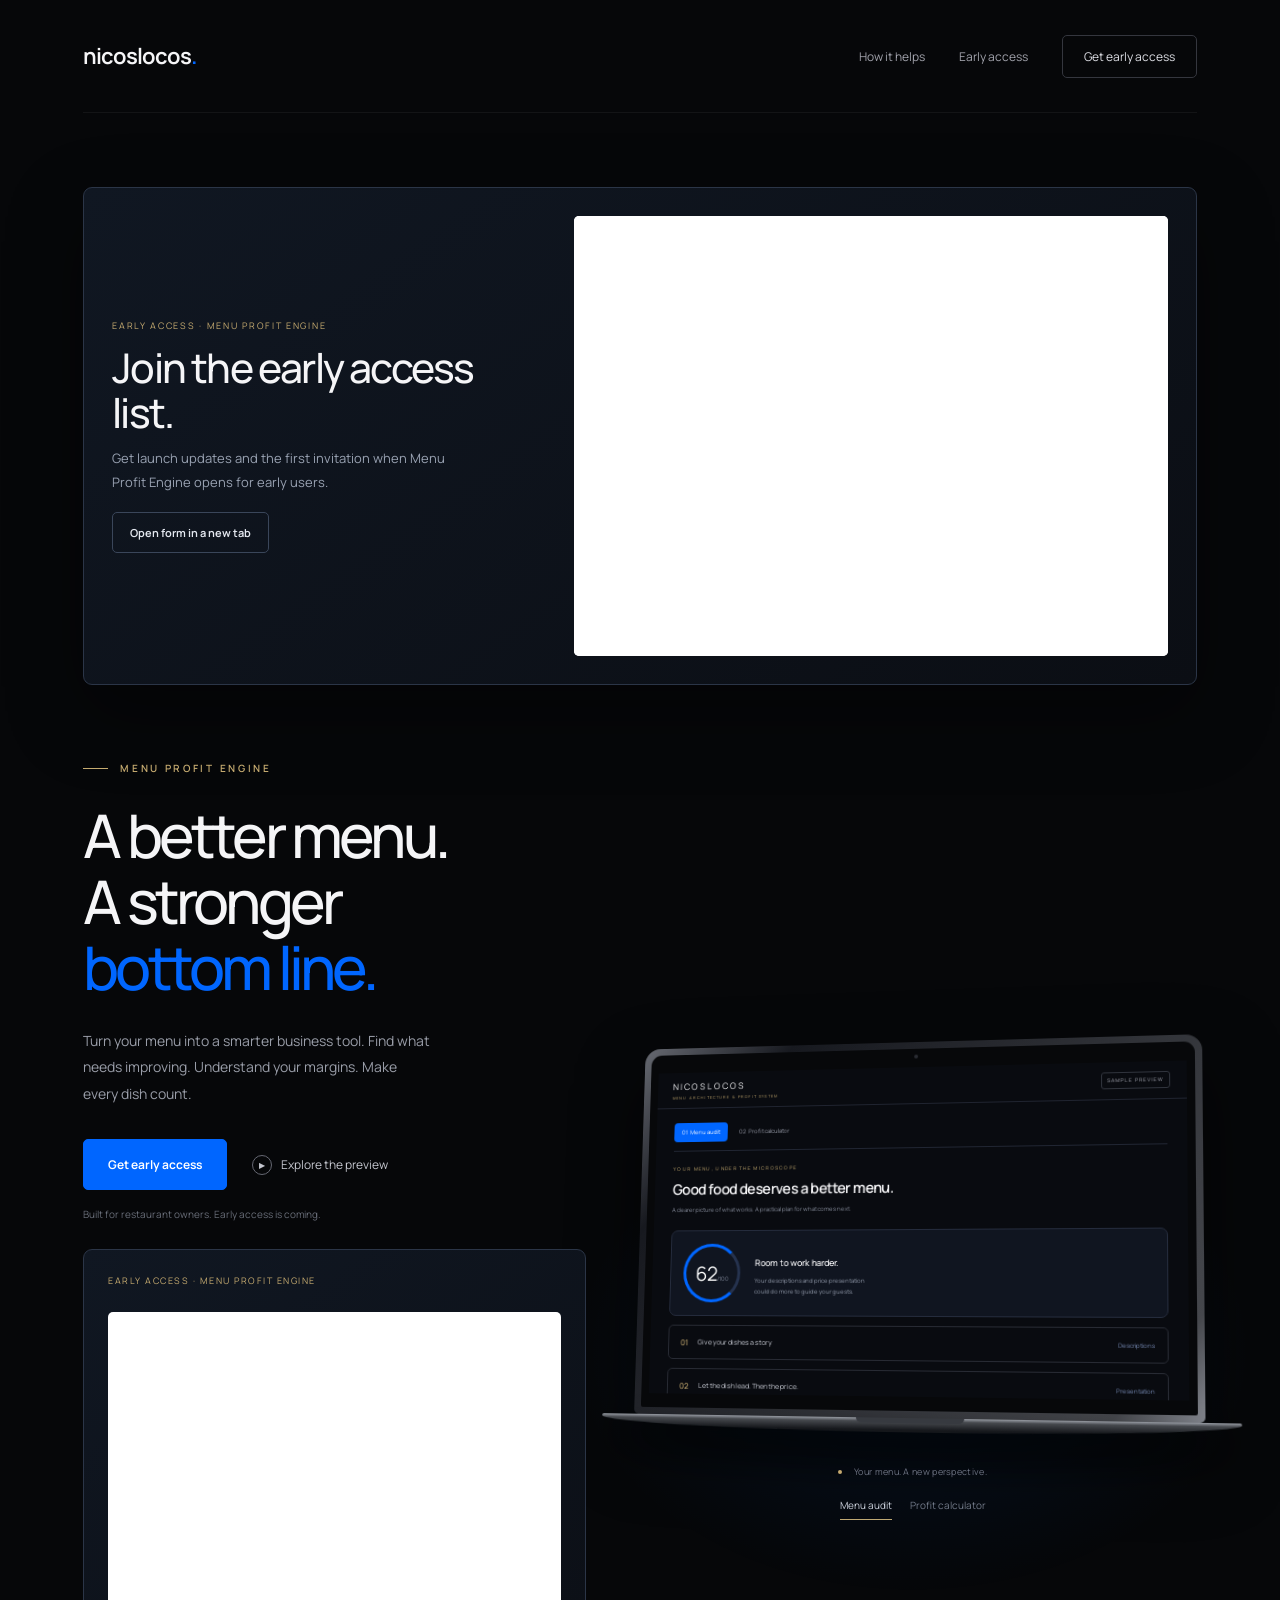
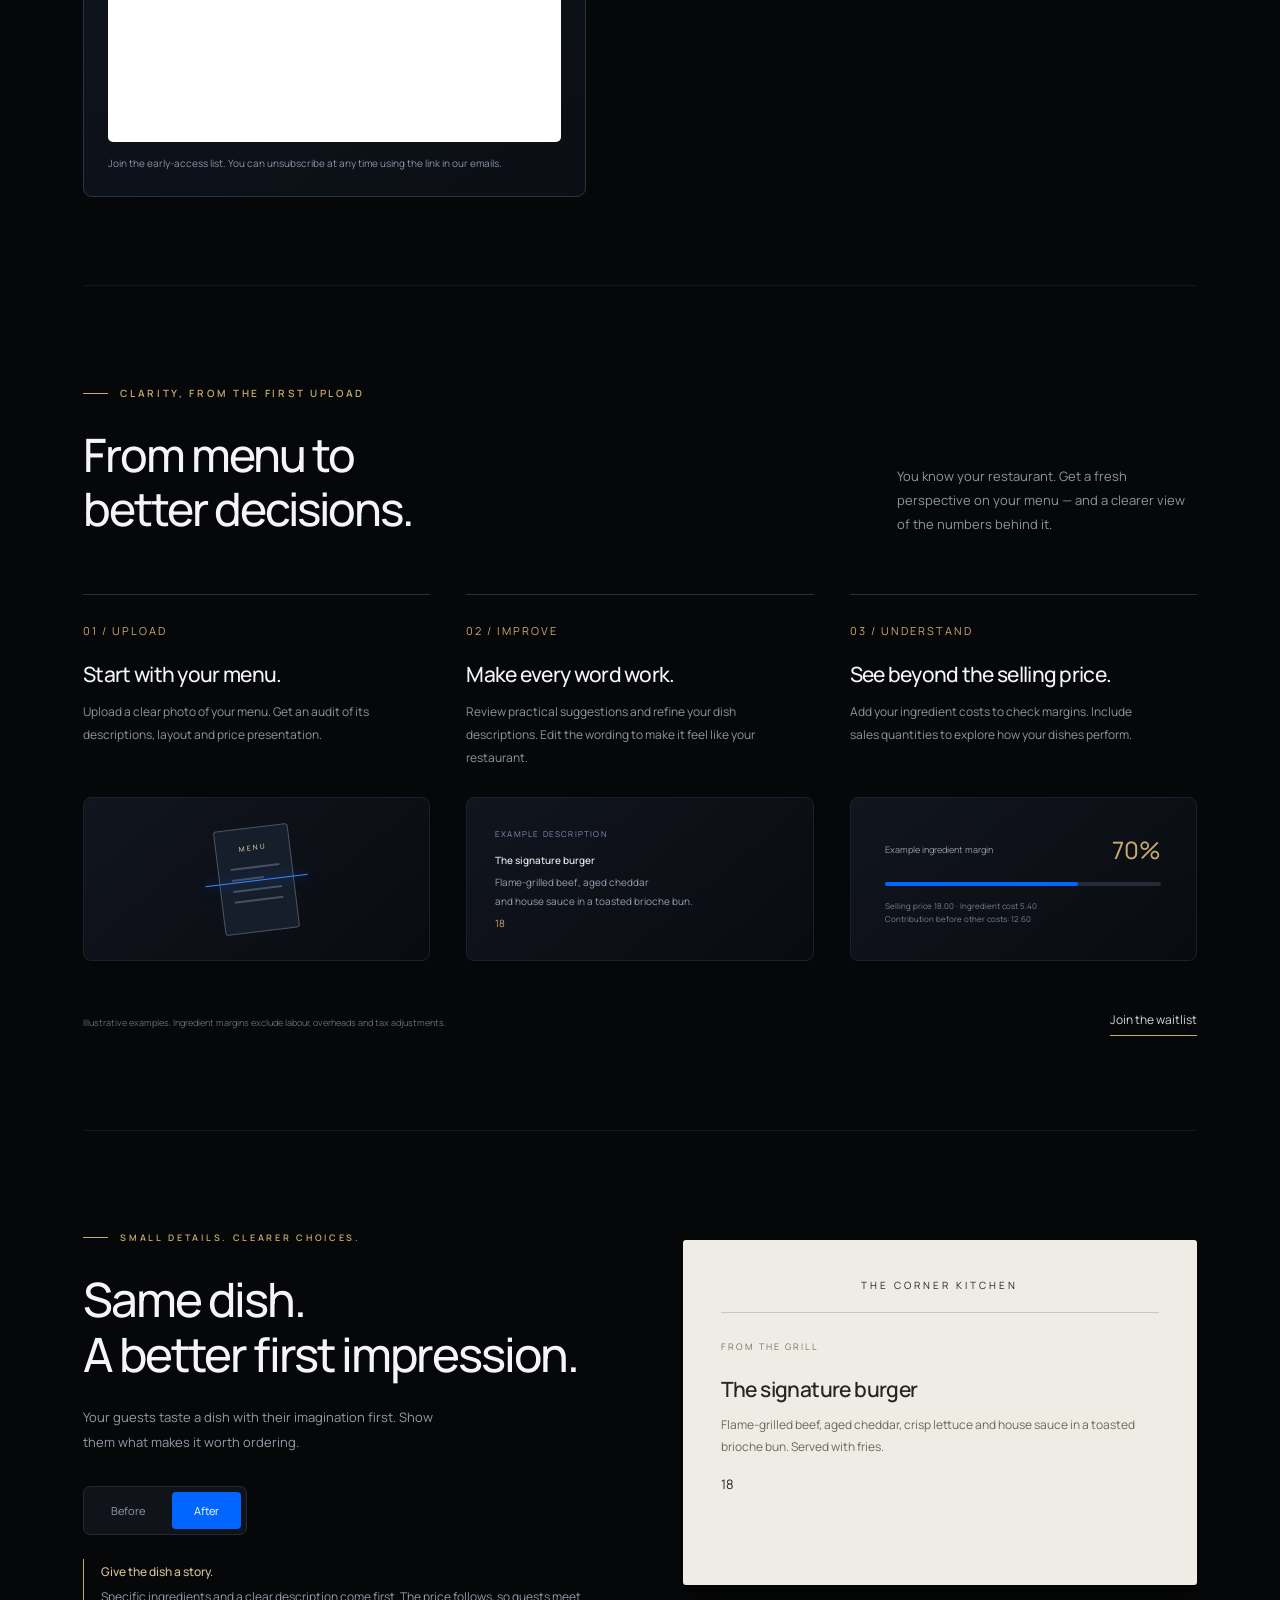
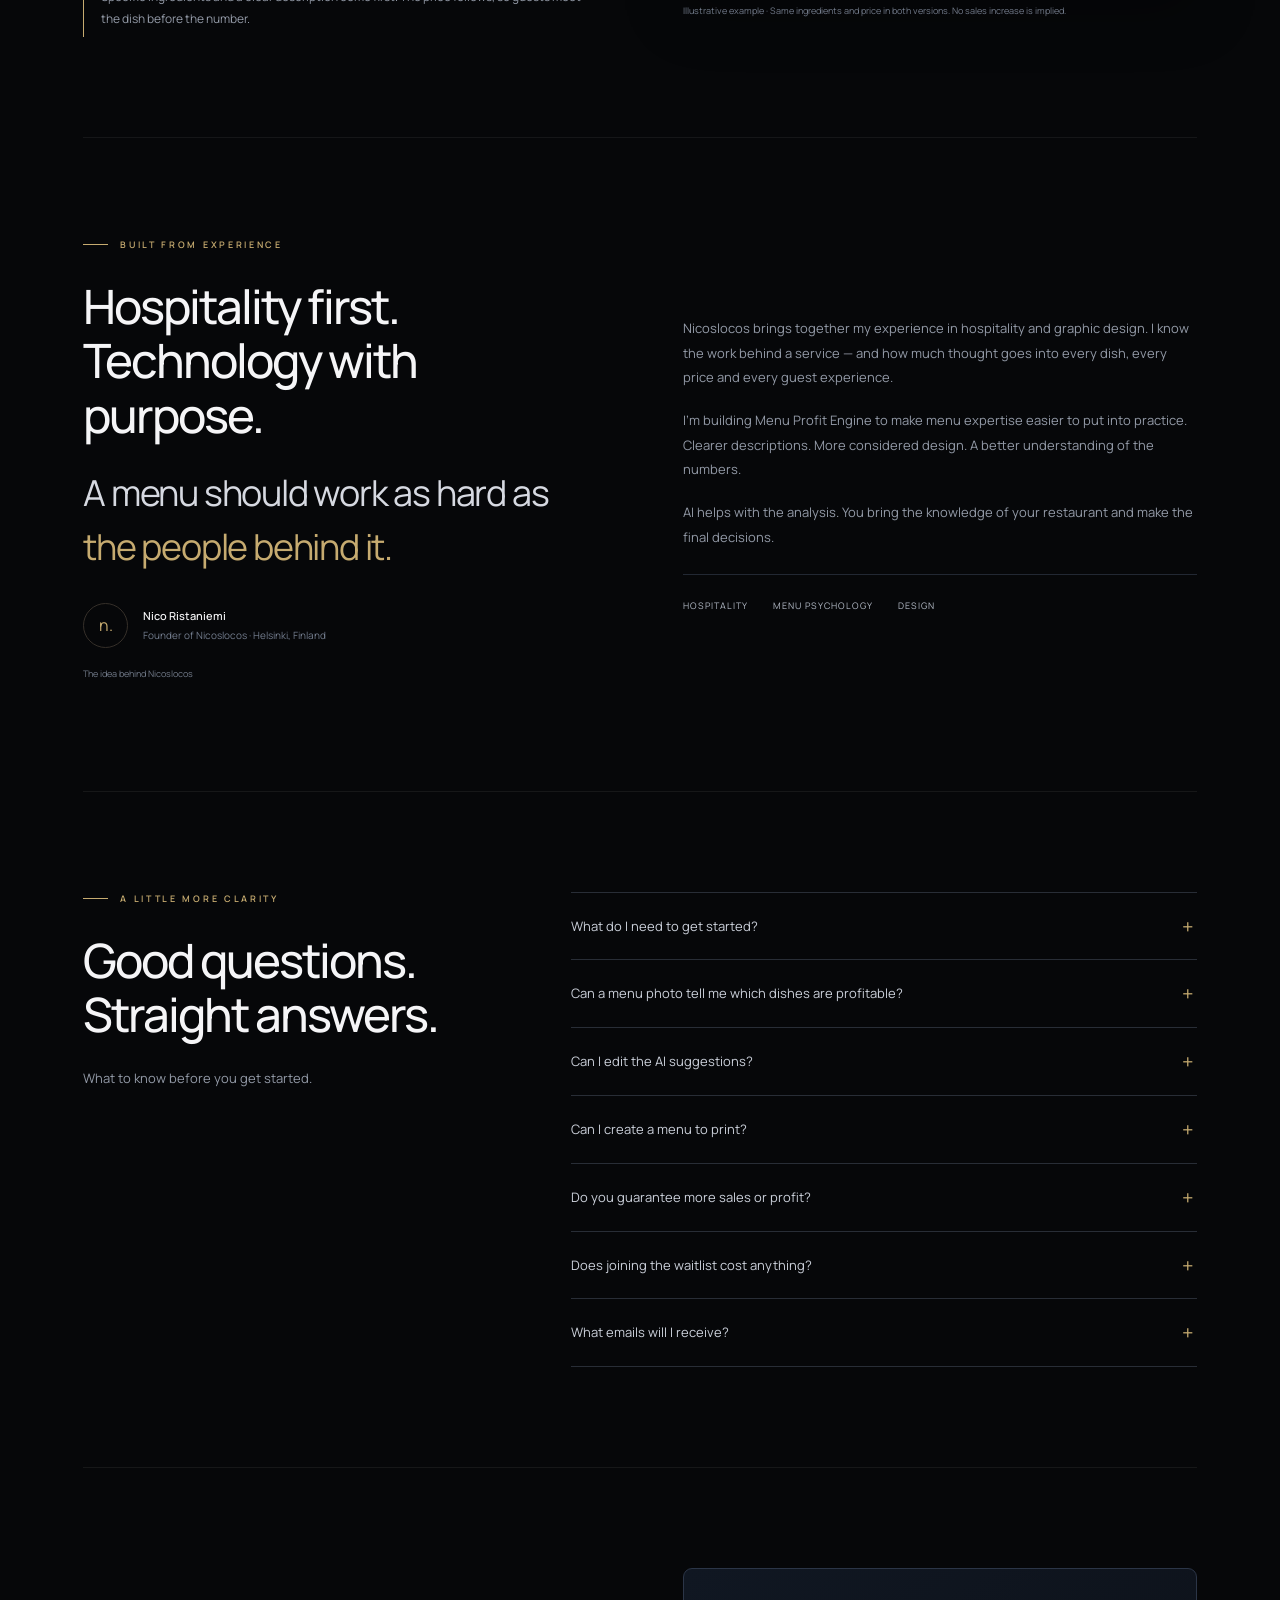
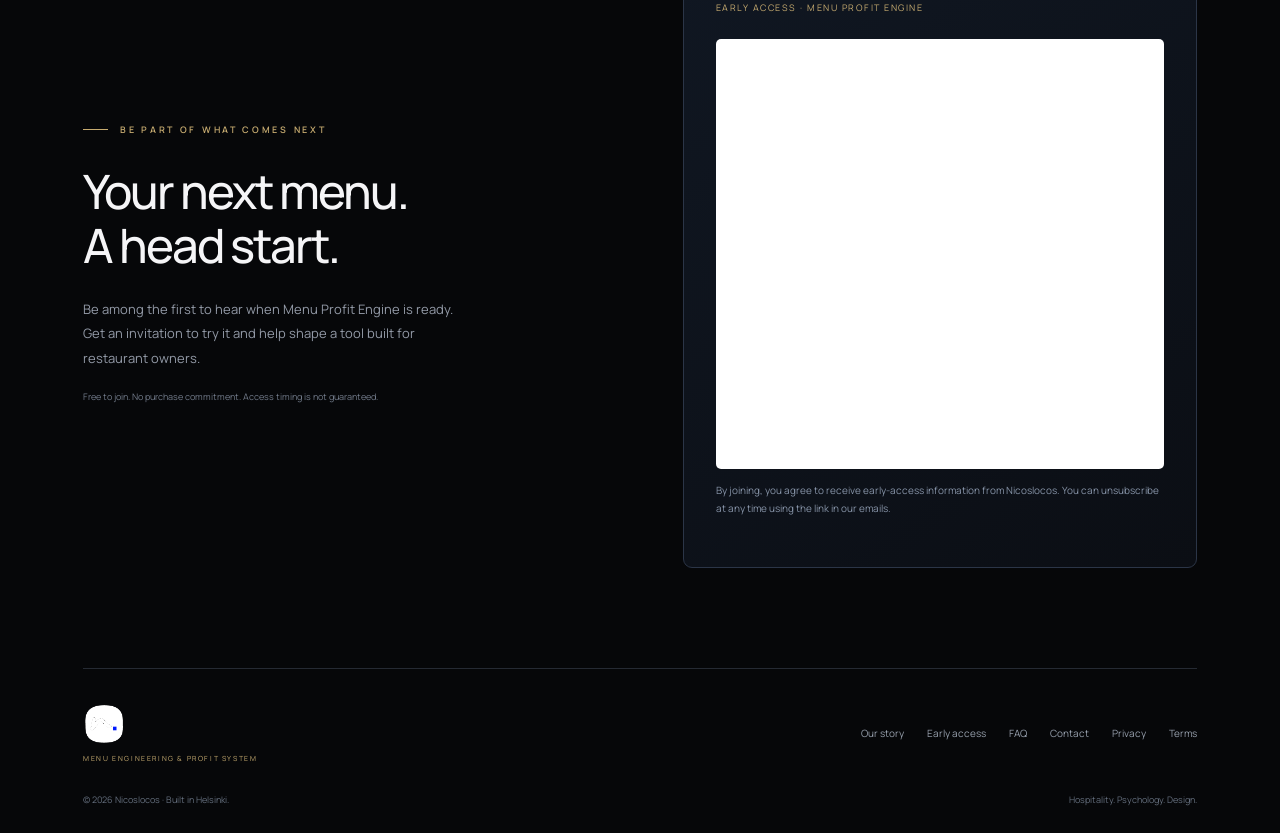
==== index.html @ eb2bab0f "Add files via upload" ====
<!doctype html><html lang="en"><head><meta charset="utf-8"><meta name="viewport" content="width=device-width,initial-scale=1"><title>Nicoslocos — A more profitable menu starts here.</title><meta name="description" content="Menu expertise, powered by AI. Discover clearer descriptions, smarter presentation and the numbers behind your dishes with Nicoslocos Menu Profit Engine."><link rel="preconnect" href="https://fonts.googleapis.com"><link rel="preconnect" href="https://fonts.gstatic.com" crossorigin><link href="https://fonts.googleapis.com/css2?family=Manrope:wght@400;450;500;550;600;650;700;750;800&display=swap" rel="stylesheet"><style>
:root{color-scheme:dark;--blue:#0066ff;--gold:#c6ab70;--muted:#91949e}*{box-sizing:border-box}body{margin:0;background:#060709;color:#f5f5f7;font-family:Manrope,Arial,sans-serif;-webkit-font-smoothing:antialiased}button,a{-webkit-tap-highlight-color:transparent}a{color:inherit;text-decoration:none}button{font:inherit;cursor:pointer}button:focus-visible,a:focus-visible{outline:2px solid var(--gold);outline-offset:6px}.page{max-width:1600px;margin:auto;padding:0 6.5%;overflow:hidden}header{height:113px;display:flex;align-items:center;justify-content:space-between;border-bottom:1px solid #ffffff0d}.brand{font-size:22px;font-weight:650;letter-spacing:-1px}.brand span{color:var(--blue)}.footer-icon{display:block;width:42px;height:42px;object-fit:contain}.brand span{color:var(--blue)}nav{display:flex;align-items:center;gap:34px;font-size:12px;color:#a2a3ac}.navlink{transition:color .2s}.navlink:hover{color:white}.outline{padding:12px 21px;border:1px solid #34363e;border-radius:5px;color:#dedfe5}.hero{position:relative;min-height:690px;display:grid;grid-template-columns:1fr 1.13fr;align-items:center;gap:42px;padding:74px 0 88px}.copy{position:relative;z-index:2}.eyebrow{font-size:10px;font-weight:600;letter-spacing:2.7px;color:var(--gold);display:flex;gap:12px;align-items:center;margin-bottom:28px}.eyebrow:before{content:'';height:1px;width:25px;background:var(--gold)}h1{font-weight:500;font-size:clamp(44px,4.7vw,72px);line-height:1.095;letter-spacing:-3.8px;margin:0 0 27px}h1 span{color:var(--blue)}.intro{font-size:14px;line-height:1.9;max-width:350px;color:#999da8;margin:0 0 32px}.actions{display:flex;gap:25px;align-items:center}.primary{display:inline-flex;justify-content:center;align-items:center;background:var(--blue);border:1px solid var(--blue);padding:16px 24px;border-radius:5px;color:#fff;font-size:12px;font-weight:650;transition:background .2s,transform .2s,box-shadow .2s}.primary:hover{background:#237bff;transform:translateY(-2px);box-shadow:0 8px 30px #0066ff25}.textbtn{border:0;background:none;padding:12px 0;color:#c4c6ce;font-size:12px;display:flex;align-items:center;gap:9px}.play{height:20px;width:20px;border:1px solid #666873;border-radius:50%;display:grid;place-items:center;font-size:8px}.note{font-size:10px;color:#686d78;margin-top:17px}.device-area{position:relative;perspective:1200px;min-width:0}.device-area:before{content:'';position:absolute;inset:10% -15% -20%;background:radial-gradient(ellipse,#0066ff19,transparent 65%);pointer-events:none}.laptop{position:relative;transform:rotateY(-8deg) rotateX(5deg);transition:transform .5s ease;will-change:transform}.lid{background:linear-gradient(130deg,#666971,#17191f 18%,#45474c 90%,#858890);border-radius:16px 16px 5px 5px;padding:7px;box-shadow:0 30px 70px #0008}.screen{background:#090b10;border:8px solid #07080a;border-top:19px solid #07080a;border-bottom:14px solid #07080a;border-radius:11px 11px 2px 2px;position:relative;overflow:hidden;aspect-ratio:1.52}.camera{position:absolute;width:4px;height:4px;border-radius:50%;background:#292b32;top:13px;left:50%;z-index:1}.base{height:14px;background:linear-gradient(#979ba3,#46494e 25%,#15171b 85%);width:112%;margin-left:-6%;border-radius:2px 2px 50% 50%/2px 2px 12px 12px;box-shadow:0 22px 35px #000}.base:before{content:'';display:block;width:17%;height:5px;background:#373a40;margin:auto;border-radius:0 0 7px 7px}.appbar{height:38px;border-bottom:1px solid #202430;display:flex;justify-content:space-between;align-items:center;padding:0 16px}.appbrand{font-size:9px;letter-spacing:2px}.appbrand small{display:block;font-size:4px;letter-spacing:1.15px;color:var(--gold);margin-top:3px}.sample{font-size:5px;letter-spacing:1px;color:#a8aab5;border:1px solid #30343d;padding:4px 5px;border-radius:3px}.appcontent{padding:15px 19px}.appnav{display:flex;gap:4px;border-bottom:1px solid #212633;padding-bottom:9px;margin-bottom:15px}.appnav button{border:0;background:none;font-size:6px;color:#979ba8;padding:6px 8px;border-radius:4px}.appnav button[aria-pressed=true]{background:#0066ff;color:white}.mini-label{color:var(--gold);font-size:5px;letter-spacing:1.3px;text-transform:uppercase}.appcontent h2{font-size:15px;letter-spacing:-.6px;font-weight:600;margin:7px 0 6px}.mini-desc{color:#858b9a;font-size:6px;line-height:1.7;margin:0 0 16px}.auditbox{border:1px solid #252c3d;background:#101520;border-radius:7px;padding:13px;display:flex;align-items:center;gap:15px}.score{border:3px solid #0066ff;border-right-color:#25324e;border-radius:50%;width:60px;height:60px;display:flex;align-items:center;justify-content:center;flex-shrink:0;font-size:20px;color:#fff}.score small{font-size:6px;color:#7f8798;margin-top:11px}.auditbox strong{font-size:9px;font-weight:550}.auditbox p{font-size:6px;line-height:1.8;color:#9199a9;margin:5px 0 0}.recommend{margin-top:9px;padding:11px 12px;border:1px solid #282b34;border-radius:5px;display:flex;align-items:center;gap:10px;font-size:7px;color:#c8cbd4}.recommend b{color:var(--gold);font-size:8px;font-weight:500}.recommend span{margin-left:auto;color:#7588b2;font-size:6px}.screenfoot{font-size:5px;color:#646c7e;margin-top:11px}.caption{position:relative;display:flex;align-items:center;justify-content:center;gap:12px;margin-top:34px;font-size:9px;color:#6c7382;letter-spacing:.3px}.caption i{width:4px;height:4px;background:var(--gold);border-radius:50%}.switcher{display:flex;justify-content:center;gap:18px;margin-top:13px}.switcher button{border:0;border-bottom:1px solid transparent;background:none;color:#787d88;padding:7px 0;font-size:10px}.switcher button[aria-pressed=true]{color:#d7d9e0;border-color:var(--gold)}.bottom{border-top:1px solid #ffffff0e;display:flex;justify-content:space-between;gap:20px;align-items:center;padding:27px 0 32px;color:#727782;font-size:10px}.bottom strong{color:#bcbfc6;font-weight:500}.disciplines{display:flex;gap:22px;font-size:9px;letter-spacing:1.6px;text-transform:uppercase}.disciplines span+span:before{content:'·';margin-right:22px;color:var(--gold)}.profitrow{display:grid;grid-template-columns:2fr 1fr 1fr 1fr;padding:11px 5px;border-bottom:1px solid #222837;font-size:7px;gap:6px}.profitrow.heading{font-size:5px;color:#858c9c;padding-top:4px}.profitrow .margin{color:var(--gold)}.profit-summary{padding:13px;background:#101520;border:1px solid #293247;border-radius:6px;font-size:7px;line-height:1.8;margin-top:13px;color:#acb4c5}.profit-summary strong{color:#d4b879;font-size:8px}.reveal{animation:enter .95s ease both}.device-area.reveal{animation-delay:.16s}.bottom.reveal{animation-delay:.28s}@keyframes enter{from{opacity:0;transform:translateY(20px)}to{opacity:1;transform:translateY(0)}}[hidden]{display:none!important}@media(min-width:1500px){.hero{min-height:760px}.screen{aspect-ratio:1.6}.appcontent{padding:23px}.appcontent h2{font-size:19px}.appbar{height:45px}.appnav button{font-size:8px}.recommend{padding:15px;font-size:8px}}@media(max-width:1000px){.page{padding:0 6%}.hero{gap:30px;min-height:630px}h1{font-size:52px;letter-spacing:-2.8px}.intro{font-size:13px}.actions{gap:18px}.screen{aspect-ratio:1.38}.appcontent{padding:11px}.appcontent h2{font-size:13px}.recommend{padding:9px 7px}.auditbox{padding:9px;gap:9px}.score{width:48px;height:48px}.disciplines{gap:12px}.disciplines span+span:before{margin-right:12px}}@media(max-width:760px){header{height:85px}.brand{font-size:21px}nav{gap:15px}.navlink{display:none}.outline{font-size:10px;padding:10px 14px}.hero{grid-template-columns:1fr;padding:53px 0 42px;gap:49px;min-height:0}.eyebrow{font-size:9px;margin-bottom:23px}h1{font-size:clamp(45px,10vw,68px);letter-spacing:-2.6px}.intro{font-size:13px;max-width:350px;margin-bottom:25px}.device-area{width:92%;margin:auto}.laptop{transform:rotateY(-4deg) rotateX(3deg)}.screen{aspect-ratio:1.5}.appcontent{padding:13px 15px}.caption{margin-top:25px}.bottom{align-items:flex-start;flex-direction:column;gap:16px;font-size:9px}.disciplines{font-size:8px}.primary{padding:15px 21px}.textbtn{font-size:11px}}@media(prefers-reduced-motion:reduce){*,*:before{animation:none!important;transition:none!important}.laptop{transform:none!important}}

.journey{padding:100px 0 90px;border-top:1px solid #ffffff0e}.journey-head{display:flex;justify-content:space-between;align-items:end;gap:40px;margin-bottom:58px}.journey h2{font-size:clamp(32px,3.6vw,52px);font-weight:500;line-height:1.17;letter-spacing:-2px;margin:0}.journey-head>p{max-width:300px;font-size:13px;line-height:1.85;color:#91949e;margin:0}.steps{display:grid;grid-template-columns:repeat(3,1fr);gap:36px}.step{border-top:1px solid #2b2e36;padding-top:23px}.step-number{color:var(--gold);font-size:11px;letter-spacing:2px}.step h3{font-size:21px;font-weight:500;letter-spacing:-.7px;margin:20px 0 13px}.step>p{font-size:12px;line-height:1.9;color:#91949e;max-width:310px;min-height:69px}.step-visual{height:164px;display:flex;align-items:center;justify-content:center;margin:27px 0 0;background:linear-gradient(140deg,#11151e,#090b10);border:1px solid #1b202b;border-radius:8px;position:relative;overflow:hidden}.paper{width:75px;height:105px;border:1px solid #4b5363;background:#171e2b;padding:15px 12px;position:relative;border-radius:3px;transform:rotate(-7deg)}.paper b{font-size:7px;letter-spacing:2px;font-weight:500;color:#d1c2a1;display:block;text-align:center;margin-bottom:14px}.paper i{height:2px;background:#465064;width:100%;display:block;margin:9px 0}.paper i:nth-child(3){width:65%}.scan{height:1px;background:#3988ff;box-shadow:0 0 13px #0066ff;position:absolute;left:-15px;right:-15px;top:50%;animation:scanDemo 5s ease-in-out infinite alternate}@keyframes scanDemo{from{top:20%}to{top:80%}}.description-example{width:84%;font-size:10px;line-height:1.9}.description-example small{color:#8092b5;font-size:8px;letter-spacing:1.2px;display:block;margin-bottom:10px}.description-example strong{display:block;font-weight:550;color:#e3e5eb}.description-example p{color:#969faf;margin:3px 0}.description-example span{color:var(--gold);font-size:10px}.margin-example{width:80%}.margin-example small{color:#949caa;font-size:9px}.margin-top{display:flex;justify-content:space-between;align-items:center;margin-bottom:16px}.margin-top strong{color:var(--gold);font-size:24px;font-weight:450}.margin-track{height:4px;background:#252b38;border-radius:3px}.margin-track i{display:block;height:100%;width:70%;background:var(--blue);border-radius:3px}.margin-example p{color:#788394;font-size:8px;line-height:1.7;margin:13px 0 0}.journey-end{display:flex;align-items:center;justify-content:space-between;margin-top:45px;gap:25px}.journey-end p{color:#656c79;font-size:9px;line-height:1.8;max-width:550px}.journey-end a{font-size:12px;color:#d2d6df;border-bottom:1px solid var(--gold);padding-bottom:7px;white-space:nowrap}.scroll-animate{transition:opacity .8s ease,transform .8s ease}.scroll-animate.waiting{opacity:0;transform:translateY(24px)}@media(max-width:760px){.journey{padding:57px 0 44px}.journey-head{flex-direction:column;align-items:start;gap:22px;margin-bottom:34px}.journey-head>p{max-width:340px}.steps{grid-template-columns:1fr;gap:33px}.step>p{max-width:100%;min-height:0}.step-visual{margin-top:20px;height:170px}.journey-end{flex-direction:column;align-items:start;margin-top:27px}.journey h2{letter-spacing:-1.5px}.step h3{margin-top:15px}}

html{scroll-behavior:smooth;scroll-padding-top:30px}.section{padding:100px 0;border-top:1px solid #ffffff10}.section h2{font-size:clamp(34px,3.7vw,55px);line-height:1.15;letter-spacing:-2px;font-weight:500;margin:0 0 24px}.section p{color:#939aa7;font-size:13px;line-height:1.9}.section .eyebrow{font-size:9px}.two-col{display:grid;grid-template-columns:1fr 1fr;gap:85px;align-items:center}.section-intro{max-width:380px}.compare-toggle{display:inline-flex;gap:5px;padding:5px;background:#10131a;border:1px solid #252a34;border-radius:7px;margin:18px 0 24px}.compare-toggle button{border:0;color:#929aaa;background:none;padding:11px 22px;border-radius:4px;font-size:11px}.compare-toggle button[aria-pressed=true]{background:#0066ff;color:white}.comparison-sheet{min-height:345px;padding:38px;background:#efece5;color:#262521;border-radius:3px;box-shadow:0 25px 60px #0005;transition:background .4s,color .4s}.comparison-sheet .restaurant{font-size:10px;letter-spacing:3px;text-align:center;border-bottom:1px solid #26252130;padding-bottom:20px;margin-bottom:27px}.comparison-sheet .menu-category{font-size:9px;letter-spacing:2px;color:#79746b;margin-bottom:22px}.dish-title{font-size:21px;font-weight:550;letter-spacing:-.6px}.comparison-sheet p{font-size:12px;color:#6e685f;line-height:1.8;margin:11px 0}.dish-price{font-size:13px;margin-top:18px}.comparison-sheet.before{background:#d4d2cd}.comparison-sheet.before .dish-title{font-family:Arial,sans-serif;font-size:19px;letter-spacing:0;display:flex;justify-content:space-between;gap:15px}.comparison-sheet.before p{font-family:Arial,sans-serif}.sample-caption{font-size:9px!important;color:#727b8a!important;margin-top:17px!important}.change-note{padding-left:17px;border-left:1px solid #c6ab70;min-height:78px}.change-note strong{font-size:12px;color:#d7c095;font-weight:500}.change-note p{font-size:12px;margin:5px 0 0}.story{position:relative}.story-quote{font-size:clamp(25px,2.8vw,39px);line-height:1.5;letter-spacing:-1.2px;color:#d6d9e1;margin:0}.story-quote em{font-style:normal;color:#c6ab70}.founder{display:flex;align-items:center;gap:15px;margin-top:29px}.founder-mark{width:45px;height:45px;border:1px solid #36302a;border-radius:50%;display:grid;place-items:center;color:#c6ab70;font-size:16px}.founder strong{display:block;font-size:11px;font-weight:550}.founder span{font-size:10px;color:#737d8e;display:block;margin-top:5px}.story-copy p{margin:0 0 18px}.expertise{display:flex;gap:25px;border-top:1px solid #222833;padding-top:24px;margin-top:25px}.expertise span{font-size:9px;color:#b4bbc7;letter-spacing:1px}.pricing-head{text-align:center;max-width:560px;margin:0 auto 43px}.pricing-head .eyebrow{justify-content:center}.pricing-head .eyebrow:before{display:none}.pricing-head p{margin:0}.plan-grid{display:grid;grid-template-columns:repeat(3,1fr);gap:20px}.plan{position:relative;border:1px solid #272c36;padding:30px 26px;border-radius:8px;background:#0b0e14;display:flex;flex-direction:column}.plan.featured{border-color:#0066ff;background:linear-gradient(150deg,#0066ff12,#0b0e14 70%)}.plan-badge{position:absolute;top:-11px;left:25px;background:#0066ff;color:white;padding:5px 10px;border-radius:3px;font-size:8px;letter-spacing:1.3px}.plan h3{font-size:15px;font-weight:500;margin:4px 0 18px}.plan .price-status{font-size:25px;letter-spacing:-1px;color:#eeeff4;margin:0 0 7px}.plan .plan-for{font-size:11px;min-height:43px;margin:0 0 19px}.plan ul{list-style:none;padding:20px 0 0;margin:0;border-top:1px solid #262c38}.plan li{font-size:11px;color:#a7b0bf;margin:0 0 16px;padding-left:15px;position:relative;line-height:1.8}.plan li:before{content:'·';position:absolute;left:0;color:#c6ab70}.plan .plan-label{margin-top:auto;padding-top:15px;color:#697688;font-size:9px}.plan.enterprise{border-color:#514630}.free-note{text-align:center;margin:25px 0 0!important;font-size:11px!important}.free-note a{color:#9ac1ff}.faq-layout{display:grid;grid-template-columns:.8fr 1.2fr;gap:70px;align-items:start}.faq-list details{border-bottom:1px solid #282d36}.faq-list details:first-child{border-top:1px solid #282d36}.faq-list summary{list-style:none;cursor:pointer;font-size:13px;padding:23px 28px 23px 0;position:relative;color:#cbd0da;line-height:1.6}.faq-list summary::-webkit-details-marker{display:none}.faq-list summary:after{content:'+';position:absolute;right:3px;color:#c6ab70;font-size:20px;top:18px;font-weight:400}.faq-list details[open] summary:after{content:'−'}.faq-list details p{font-size:12px;margin:0 0 25px;max-width:510px}.closing{text-align:center;padding:90px 0}.closing p{max-width:430px;margin:0 auto 29px}.closing .eyebrow{justify-content:center}.closing .eyebrow:before{display:none}.site-footer{padding:34px 0 27px;border-top:1px solid #252a33}.footer-top{display:flex;justify-content:space-between;gap:25px;align-items:center}.footer-tag{font-size:7px;color:#c6ab70;letter-spacing:1.6px;margin-top:9px}.footer-links{display:flex;gap:23px;flex-wrap:wrap}.footer-links a,.footer-links button{font-size:10px;color:#969fac;background:none;border:0;padding:0}.footer-bottom{display:flex;justify-content:space-between;gap:20px;font-size:9px;color:#646e7d;margin-top:30px}.legal-dialog{background:#10141c;color:#e7eaf0;border:1px solid #373e4b;border-radius:9px;width:min(90vw,490px);padding:32px}.legal-dialog::backdrop{background:#000b;backdrop-filter:blur(5px)}.legal-dialog h2{font-size:23px;font-weight:500}.legal-dialog p{font-size:13px;color:#a1aabb;line-height:1.9}.legal-dialog button{background:#0066ff;color:white;border:0;border-radius:4px;padding:11px 21px;font-size:12px}.section a:focus-visible,summary:focus-visible{outline:2px solid #c6ab70;outline-offset:5px}
@media(max-width:900px){.two-col{gap:40px}.plan{padding:26px 19px}.faq-layout{gap:35px}.expertise{gap:15px}.expertise span{font-size:8px}.comparison-sheet{padding:28px}}
@media(max-width:760px){.section{padding:57px 0}.two-col,.faq-layout{grid-template-columns:1fr;gap:32px}.section h2{letter-spacing:-1.5px}.section-intro{max-width:100%}.plan-grid{grid-template-columns:1fr;gap:25px}.plan .plan-for{min-height:0}.plan{padding:29px}.comparison-sheet{min-height:320px}.expertise span{font-size:9px}.pricing-head{text-align:left}.pricing-head .eyebrow{justify-content:start}.footer-top{align-items:start;flex-direction:column}.footer-links{gap:21px;margin-top:10px}.footer-bottom{flex-direction:column;gap:9px}.closing{padding:65px 0}.section p{font-size:12px}}
@media(prefers-reduced-motion:reduce){html{scroll-behavior:auto}}

.hero-form{margin-top:28px;max-width:520px;padding:24px;background:linear-gradient(145deg,#101722,#0b0e14);border:1px solid #2b3547;border-radius:9px}.hero-form iframe{display:block;width:100%;max-width:100%;height:520px;border:0;border-radius:5px;background:#fff}.hero-form .form-small{margin-bottom:0!important}.instant-waitlist{grid-column:1/-1;display:grid;grid-template-columns:.72fr 1fr;gap:34px;align-items:center;margin:0 0 34px;padding:28px;background:linear-gradient(145deg,#101722,#0b0e14);border:1px solid #2b3547;border-radius:9px;box-shadow:0 28px 75px #0006}.instant-waitlist h2{font-size:clamp(26px,3.2vw,42px);line-height:1.1;letter-spacing:-1.8px;font-weight:500;margin:0 0 12px}.instant-waitlist p{color:#99a2b2;font-size:13px;line-height:1.8;margin:0 0 18px;max-width:360px}.instant-waitlist .direct-form{display:inline-flex;align-items:center;justify-content:center;padding:12px 17px;border:1px solid #3a465a;border-radius:5px;color:#e4e8f0;font-size:11px;font-weight:650}.instant-waitlist iframe{display:block;width:100%;max-width:100%;height:440px;border:0;border-radius:5px;background:#fff}.instant-label{color:#c6ab70;font-size:9px;letter-spacing:1.7px;text-transform:uppercase;margin-bottom:13px}@media(max-width:900px){.instant-waitlist{grid-template-columns:1fr}}@media(max-width:760px){.instant-waitlist{padding:20px;margin-bottom:18px}.instant-waitlist iframe{height:480px}}.waitlist-panel{padding:32px;background:linear-gradient(145deg,#101722,#0b0e14);border:1px solid #2b3547;border-radius:9px}.preview-warning{color:#c6ab70;font-size:9px;letter-spacing:1.5px;margin-bottom:25px}.email-label{display:block;font-size:12px;color:#dde2eb;margin-bottom:12px}#waitlist-email{display:block;width:100%;background:#06090e;border:1px solid #3b4659;border-radius:5px;padding:15px;color:#fff;font:inherit;font-size:13px}#waitlist-email:focus-visible{outline:2px solid #0066ff;outline-offset:3px}.consent{display:flex;align-items:flex-start;gap:12px;margin:22px 0;color:#a7b1c0;font-size:11px;line-height:1.9;cursor:pointer}.consent input{width:17px;height:17px;flex-shrink:0;margin-top:3px;accent-color:#0066ff}.form-small{font-size:10px!important;line-height:1.8!important;color:#8794a8!important;margin:12px 0 18px}.inline-link{font:inherit;color:#a5c7ff;text-decoration:underline;background:none;border:0;padding:0;cursor:pointer}.waitlist-panel .primary{width:100%}.legal-dialog{max-height:85vh;overflow-y:auto}.legal-dialog h3{font-size:15px;color:#d5bc87;margin-top:25px}.legal-dialog li{font-size:12px;color:#a1aabb;line-height:1.9}.legal-dialog a{color:#9fc1ff;text-decoration:underline}.legal-draft{padding:12px;border:1px solid #806b3d;color:#d8c08c!important;border-radius:4px}@media(max-width:760px){.hero-form{padding:20px}.hero-form iframe{height:470px}.waitlist-panel{padding:24px}.waitlist-panel iframe{height:470px}}
</style><link rel="icon" type="image/png" href="logo-icon.png"></head><body><div class="page"><header><a class="brand" href="./" aria-label="Nicoslocos home">nicoslocos<span>.</span></a><nav aria-label="Main navigation"><a class="navlink" href="#difference">How it helps</a><a class="navlink" href="#waitlist">Early access</a><a class="outline" href="#waitlist">Get early access</a></nav></header><main class="hero"><section class="instant-waitlist" id="early-access"><div><div class="instant-label">EARLY ACCESS · MENU PROFIT ENGINE</div><h2>Join the early access list.</h2><p>Get launch updates and the first invitation when Menu Profit Engine opens for early users.</p><a class="direct-form" href="https://2b1d4d7a.sibforms.com/v2/serve/[base64]" target="_blank" rel="noopener">Open form in a new tab</a></div><iframe title="Join the Menu Profit Engine early-access list" width="540" height="305" src="https://2b1d4d7a.sibforms.com/v2/serve/[base64]" frameborder="0" scrolling="auto" allowfullscreen style="display:block;margin-left:auto;margin-right:auto;max-width:100%;"></iframe></section><div class="copy reveal"><div class="eyebrow">MENU PROFIT ENGINE</div><h1>A better menu.<br>A stronger<br><span>bottom line.</span></h1><p class="intro">Turn your menu into a smarter business tool. Find what needs improving. Understand your margins. Make every dish count.</p><div class="actions"><a class="primary" href="#waitlist">Get early access</a><button class="textbtn" id="explore"><span class="play" aria-hidden="true">▶</span> Explore the preview</button></div><p class="note">Built for restaurant owners. Early access is coming.</p><div class="hero-form" id="early-access-form"><div class="preview-warning">EARLY ACCESS · MENU PROFIT ENGINE</div><iframe title="Join the Menu Profit Engine early-access list" width="540" height="305" src="https://2b1d4d7a.sibforms.com/v2/serve/[base64]" frameborder="0" scrolling="auto" allowfullscreen style="display:block;margin-left:auto;margin-right:auto;width:100%;max-width:100%;height:430px;border:0;border-radius:5px;background:#fff"></iframe><p class="form-small">Join the early-access list. You can unsubscribe at any time using the link in our emails.</p></div></div><div class="device-area reveal" id="preview"><div class="laptop" id="laptop"><div class="camera"></div><div class="lid"><div class="screen"><div class="appbar"><div class="appbrand">NICOSLOCOS<small>MENU ARCHITECTURE & PROFIT SYSTEM</small></div><span class="sample">SAMPLE PREVIEW</span></div><div class="appcontent"><div class="appnav" aria-label="App preview"><button data-view="audit" aria-pressed="true">01 &nbsp; Menu audit</button><button data-view="profit" aria-pressed="false">02 &nbsp; Profit calculator</button></div><section id="audit"><div class="mini-label">YOUR MENU, UNDER THE MICROSCOPE</div><h2>Good food deserves a better menu.</h2><p class="mini-desc">A clearer picture of what works. A practical plan for what comes next.</p><div class="auditbox"><div class="score">62<small>/100</small></div><div><strong>Room to work harder.</strong><p>Your descriptions and price presentation<br>could do more to guide your guests.</p></div></div><div class="recommend"><b>01</b> Give your dishes a story <span>Descriptions</span></div><div class="recommend"><b>02</b> Let the dish lead. Then the price. <span>Presentation</span></div><p class="screenfoot">Illustrative menu audit · Example data</p></section><section id="profit" hidden><div class="mini-label">THE NUMBERS BEHIND YOUR MENU</div><h2>Know what every dish brings in.</h2><p class="mini-desc">Selling prices, ingredient costs and margins. All in one place.</p><div class="profitrow heading"><span>MENU ITEM</span><span>PRICE</span><span>COST</span><span>MARGIN</span></div><div class="profitrow"><span>Signature burger</span><span>18.00</span><span>5.40</span><span class="margin">70%</span></div><div class="profitrow"><span>Truffle fries</span><span>8.00</span><span>1.60</span><span class="margin">80%</span></div><div class="profitrow"><span>Grilled salmon</span><span>26.00</span><span>9.10</span><span class="margin">65%</span></div><div class="profit-summary"><strong>Better decisions start with clearer numbers.</strong><br>Review costs and pricing before changing your menu.</div><p class="screenfoot">Illustrative values · Margin before labour, overheads and tax adjustments</p></section></div></div></div><div class="base"></div></div><div class="caption"><i></i> Your menu. A new perspective.</div><div class="switcher" aria-label="Choose a preview"><button data-view="audit" aria-pressed="true">Menu audit</button><button data-view="profit" aria-pressed="false">Profit calculator</button></div></div></main><section class="journey" aria-labelledby="journey-title"><div class="journey-head scroll-animate"><div><div class="eyebrow">CLARITY, FROM THE FIRST UPLOAD</div><h2 id="journey-title">From menu to<br>better decisions.</h2></div><p>You know your restaurant. Get a fresh perspective on your menu — and a clearer view of the numbers behind it.</p></div><div class="steps"><article class="step scroll-animate"><span class="step-number">01 / UPLOAD</span><h3>Start with your menu.</h3><p>Upload a clear photo of your menu. Get an audit of its descriptions, layout and price presentation.</p><div class="step-visual" aria-hidden="true"><div class="paper"><b>MENU</b><i></i><i></i><i></i><i></i><div class="scan"></div></div></div></article><article class="step scroll-animate"><span class="step-number">02 / IMPROVE</span><h3>Make every word work.</h3><p>Review practical suggestions and refine your dish descriptions. Edit the wording to make it feel like your restaurant.</p><div class="step-visual"><div class="description-example"><small>EXAMPLE DESCRIPTION</small><strong>The signature burger</strong><p>Flame-grilled beef, aged cheddar<br>and house sauce in a toasted brioche bun.</p><span>18</span></div></div></article><article class="step scroll-animate"><span class="step-number">03 / UNDERSTAND</span><h3>See beyond the selling price.</h3><p>Add your ingredient costs to check margins. Include sales quantities to explore how your dishes perform.</p><div class="step-visual"><div class="margin-example"><div class="margin-top"><small>Example ingredient margin</small><strong>70%</strong></div><div class="margin-track" aria-hidden="true"><i></i></div><p>Selling price 18.00 · Ingredient cost 5.40<br>Contribution before other costs: 12.60</p></div></div></article></div><div class="journey-end"><p>Illustrative examples. Ingredient margins exclude labour, overheads and tax adjustments.</p><a href="#waitlist">Join the waitlist</a></div></section>
<section class="section" id="difference" aria-labelledby="difference-title"><div class="two-col"><div class="scroll-animate"><div class="eyebrow">SMALL DETAILS. CLEARER CHOICES.</div><h2 id="difference-title">Same dish.<br>A better first impression.</h2><p class="section-intro">Your guests taste a dish with their imagination first. Show them what makes it worth ordering.</p><div class="compare-toggle" aria-label="Compare menu descriptions"><button id="before-btn" aria-pressed="false" aria-controls="menu-example">Before</button><button id="after-btn" aria-pressed="true" aria-controls="menu-example">After</button></div><div class="change-note" aria-live="polite"><strong id="change-title">Give the dish a story.</strong><p id="change-copy">Specific ingredients and a clear description come first. The price follows, so guests meet the dish before the number.</p></div></div><div class="scroll-animate"><div class="comparison-sheet" id="menu-example" aria-live="polite"><div class="restaurant">THE CORNER KITCHEN</div><div class="menu-category">FROM THE GRILL</div><div id="dish-content"><div class="dish-title">The signature burger</div><p>Flame-grilled beef, aged cheddar, crisp lettuce and house sauce in a toasted brioche bun. Served with fries.</p><div class="dish-price">18</div></div></div><p class="sample-caption">Illustrative example · Same ingredients and price in both versions. No sales increase is implied.</p></div></div></section>
<section class="section story" id="about" aria-labelledby="about-title"><div class="two-col"><div class="scroll-animate"><div class="eyebrow">BUILT FROM EXPERIENCE</div><h2 id="about-title">Hospitality first.<br>Technology with purpose.</h2><p class="story-quote" style="font-size:clamp(25px,2.8vw,39px);line-height:1.5;color:#d6d9e1">A menu should work as hard as <em>the people behind it.</em></p><div class="founder"><div class="founder-mark" aria-hidden="true">n.</div><div><strong>Nico Ristaniemi</strong><span>Founder of Nicoslocos · Helsinki, Finland</span></div></div><p class="sample-caption">The idea behind Nicoslocos</p></div><div class="story-copy scroll-animate"><p>Nicoslocos brings together my experience in hospitality and graphic design. I know the work behind a service — and how much thought goes into every dish, every price and every guest experience.</p><p>I’m building Menu Profit Engine to make menu expertise easier to put into practice. Clearer descriptions. More considered design. A better understanding of the numbers.</p><p>AI helps with the analysis. You bring the knowledge of your restaurant and make the final decisions.</p><div class="expertise"><span>HOSPITALITY</span><span>MENU PSYCHOLOGY</span><span>DESIGN</span></div></div></div></section>

<section class="section" id="faq" aria-labelledby="faq-title"><div class="faq-layout"><div class="scroll-animate"><div class="eyebrow">A LITTLE MORE CLARITY</div><h2 id="faq-title">Good questions.<br>Straight answers.</h2><p class="section-intro">What to know before you get started.</p></div><div class="faq-list scroll-animate"><details><summary>What do I need to get started?</summary><p>For a menu audit, use a clear JPG, PNG or WebP photo of your menu. To check profitability, enter your products, selling prices and ingredient costs. Add sales quantities to explore the product matrix.</p></details><details><summary>Can a menu photo tell me which dishes are profitable?</summary><p>A photo can reveal menu content and presentation, but it cannot reveal your ingredient costs or actual sales. You need to add those numbers for meaningful profitability analysis.</p></details><details><summary>Can I edit the AI suggestions?</summary><p>Yes. Review and edit suggested descriptions before using them. Check that every ingredient and preparation detail is accurate for the dish you serve.</p></details><details><summary>Can I create a menu to print?</summary><p>The current app includes a design and print workflow. You can review your wording and presentation before export. Check the current in-app access requirements and proofread the final menu before printing.</p></details><details><summary>Do you guarantee more sales or profit?</summary><p>No. The app helps you make more informed menu decisions. Your results depend on your costs, pricing, customers and how you apply the recommendations. Ingredient margin is not the same as net profit.</p></details><details><summary>Does joining the waitlist cost anything?</summary><p>No. Joining is free and does not create a subscription or guarantee access on a specific date. Prices and final product details will be shared before any purchase.</p></details><details><summary>What emails will I receive?</summary><p>With waitlist consent, you can receive early-access invitations and the launch announcement. Ongoing product news and promotional emails require the separate optional marketing consent. You can withdraw either consent.</p></details></div></div></section>

<section class="section" id="waitlist" aria-labelledby="waitlist-title"><div class="two-col"><div><div class="eyebrow">BE PART OF WHAT COMES NEXT</div><h2 id="waitlist-title">Your next menu.<br>A head start.</h2><p class="section-intro">Be among the first to hear when Menu Profit Engine is ready. Get an invitation to try it and help shape a tool built for restaurant owners.</p><p class="sample-caption">Free to join. No purchase commitment. Access timing is not guaranteed.</p></div><div class="waitlist-panel"><div class="preview-warning">EARLY ACCESS · MENU PROFIT ENGINE</div><iframe title="Join the Menu Profit Engine early-access list" width="540" height="305" src="https://2b1d4d7a.sibforms.com/v2/serve/[base64]" frameborder="0" scrolling="auto" allowfullscreen style="display:block;margin-left:auto;margin-right:auto;width:100%;max-width:100%;height:430px;border:0;border-radius:5px;background:#fff"></iframe><p class="form-small">By joining, you agree to receive early-access information from Nicoslocos. You can unsubscribe at any time using the link in our emails.</p></div></div></section><footer class="site-footer"><div class="footer-top"><div><a class="brand" href="#"><img class="footer-icon" src="logo-icon.png" alt="Nicoslocos"></a><div class="footer-tag">MENU ENGINEERING & PROFIT SYSTEM</div></div><div class="footer-links"><a href="#about">Our story</a><a href="#waitlist">Early access</a><a href="#faq">FAQ</a><button data-info="contact">Contact</button><button data-info="privacy">Privacy</button><button data-info="terms">Terms</button></div></div><div class="footer-bottom"><span>© 2026 Nicoslocos · Built in Helsinki.</span><span>Hospitality. Psychology. Design.</span></div></footer>
<dialog class="legal-dialog" id="info-dialog" aria-labelledby="info-title"><h2 id="info-title"></h2><div id="info-copy"></div><form method="dialog"><button>Close</button></form></dialog>
</div><script>
const buttons=[...document.querySelectorAll('[data-view]')];function show(view){document.getElementById('audit').hidden=view!=='audit';document.getElementById('profit').hidden=view!=='profit';buttons.forEach(b=>b.setAttribute('aria-pressed',String(b.dataset.view===view)));}buttons.forEach(b=>b.addEventListener('click',()=>show(b.dataset.view)));document.getElementById('explore').addEventListener('click',()=>{show(document.getElementById('profit').hidden?'profit':'audit');if(matchMedia('(max-width:760px)').matches)document.getElementById('preview').scrollIntoView({behavior:matchMedia('(prefers-reduced-motion:reduce)').matches?'instant':'smooth',block:'center'});document.querySelector('.switcher [aria-pressed="true"]').focus({preventScroll:true});});const area=document.getElementById('preview'),laptop=document.getElementById('laptop');area.addEventListener('pointermove',e=>{if(!matchMedia('(hover:hover) and (prefers-reduced-motion:no-preference)').matches)return;const r=area.getBoundingClientRect(),x=(e.clientX-r.left)/r.width-.5,y=(e.clientY-r.top)/r.height-.5;laptop.style.transform=`rotateY(${-8+x*7}deg) rotateX(${5-y*5}deg)`;});area.addEventListener('pointerleave',()=>laptop.style.transform='');

if('IntersectionObserver' in window && !matchMedia('(prefers-reduced-motion:reduce)').matches){const observer=new IntersectionObserver(entries=>entries.forEach(entry=>{if(entry.isIntersecting){entry.target.classList.remove('waiting');observer.unobserve(entry.target);}}),{threshold:.12});document.querySelectorAll('.scroll-animate').forEach(el=>{el.classList.add('waiting');observer.observe(el);});}

const beforeButton=document.getElementById('before-btn'),afterButton=document.getElementById('after-btn');
function compareMenu(improved){beforeButton.setAttribute('aria-pressed',String(!improved));afterButton.setAttribute('aria-pressed',String(improved));document.getElementById('menu-example').classList.toggle('before',!improved);document.getElementById('dish-content').innerHTML=improved?'<div class="dish-title">The signature burger</div><p>Flame-grilled beef, aged cheddar, crisp lettuce and house sauce in a toasted brioche bun. Served with fries.</p><div class="dish-price">18</div>':'<div class="dish-title"><span>BURGER</span><span>€18.00</span></div><p>Beef, cheddar, lettuce, sauce, brioche bun, fries.</p>';document.getElementById('change-title').textContent=improved?'Give the dish a story.':'The ingredients are there. The story is missing.';document.getElementById('change-copy').textContent=improved?'Specific ingredients and a clear description come first. The price follows, so guests meet the dish before the number.':'A list tells guests what is included. A more descriptive presentation helps them imagine the dish.';}
beforeButton.addEventListener('click',()=>compareMenu(false));afterButton.addEventListener('click',()=>compareMenu(true));
const information={"contact": ["Contact details \u2014 draft", "<p>The legal business name, business/postal address and public privacy/support email must be supplied by the owner before registrations open.</p>"], "privacy": ["Waitlist privacy notice", "<p class=\"legal-draft\">Draft for review, 9 October 2026. Registration is disabled. Controller identity, contact details, providers and retention settings must be completed before collecting real addresses.</p><h3>1. Who is responsible?</h3><p>Nicoslocos is the brand. The legal controller name, business ID, business/postal address and privacy contact email are still to be confirmed by the owner.</p><h3>2. What information is collected?</h3><p>The proposed live service collects your email address, separate waitlist and marketing consent choices, consent wording/version, server-recorded consent times, confirmation status and withdrawal events. No restaurant data is required to join. Providers may process technical connection and security logs; their actual scope and retention must be verified before launch.</p><h3>3. Why and on what basis?</h3><p>Consent is the proposed legal basis for waitlist invitations and the launch announcement. A separate, optional consent covers ongoing product news, tips and promotional offers. Declining marketing does not prevent joining the waitlist. Necessary security logs and limited suppression records require a documented lawful basis and retention assessment.</p><h3>4. Confirmation and withdrawal</h3><p>The intended live flow sends a confirmation link before either list becomes active. Each email will include an easy unsubscribe link. You may withdraw marketing consent separately or leave all lists without a login or fee. Withdrawal does not affect processing that was lawful before withdrawal. These email and preference-management functions are not connected in this preview.</p><h3>5. Providers and international transfers</h3><p>Planned providers are Netlify for hosting, Supabase for storage, and a sending provider still to be selected. An EU database region is proposed. EU hosting alone does not exclude international processing: provider agreements, subprocessors and relevant transfer safeguards must be assessed and described in the final notice. This design currently loads Manrope from Google Fonts, which creates requests to Google; self-hosting the font is planned before public collection.</p><h3>6. How long?</h3><p>Proposed policy: delete unconfirmed signups after 7 days; end waitlist use within 90 days after general launch, or at 12 months if no launch occurs. Review marketing subscribers after 24 months without a meaningful affirmative interaction. These are proposed operational periods, not statutory deadlines. Backups, minimal opt-out records and evidence of consent need their own justified retention periods before launch.</p><h3>7. Your rights</h3><p>Depending on the circumstances, you can request access, correction, erasure, restriction and data portability; withdraw consent; and object to processing based on legitimate interests. Requests will go to the confirmed privacy contact. You can complain to your local supervisory authority or Finland\u2019s Data Protection Ombudsman at <a href=\"https://tietosuoja.fi/en/home\" target=\"_blank\" rel=\"noopener\">tietosuoja.fi</a>.</p><h3>8. Optional information and automated decisions</h3><p>An email address and waitlist consent are necessary to receive requested waitlist messages. Ongoing marketing consent is optional. Joining does not involve automated decisions with legal or similarly significant effects.</p><h3>9. Cookies and external requests</h3><p>This page code adds no analytics, advertising scripts or browser storage. Hosting protections may use necessary technical cookies; confirm the production setup. Analytics or advertising that require consent must remain blocked until that consent is given.</p>"], "terms": ["Waitlist information", "<p class=\"legal-draft\">Pre-launch draft. The actual controller and contact details must be completed before signup opens.</p><h3>Joining the list</h3><p>Joining is free. It does not create a paid subscription, guarantee an invitation, reserve a specific price or promise a launch date. Features shown are illustrative and may change.</p><h3>Your choices</h3><p>Use an email address you control. Waitlist updates and ongoing marketing are separate choices. You can leave the list or withdraw marketing permission at any time.</p><h3>Product availability</h3><p>Paid service terms, final pricing and any applicable cancellation rights will be provided separately before a purchase. Menu examples do not promise a specific sales or profit result.</p>"]};
const infoDialog=document.getElementById('info-dialog');document.querySelectorAll('[data-info]').forEach(button=>button.addEventListener('click',()=>{const info=information[button.dataset.info];document.getElementById('info-title').textContent=info[0];document.getElementById('info-copy').innerHTML=info[1];infoDialog.showModal();}));
infoDialog.addEventListener('click',event=>{if(event.target===infoDialog){const bounds=infoDialog.getBoundingClientRect();if(event.clientX<bounds.left||event.clientX>bounds.right||event.clientY<bounds.top||event.clientY>bounds.bottom)infoDialog.close();}});
</script></body></html>
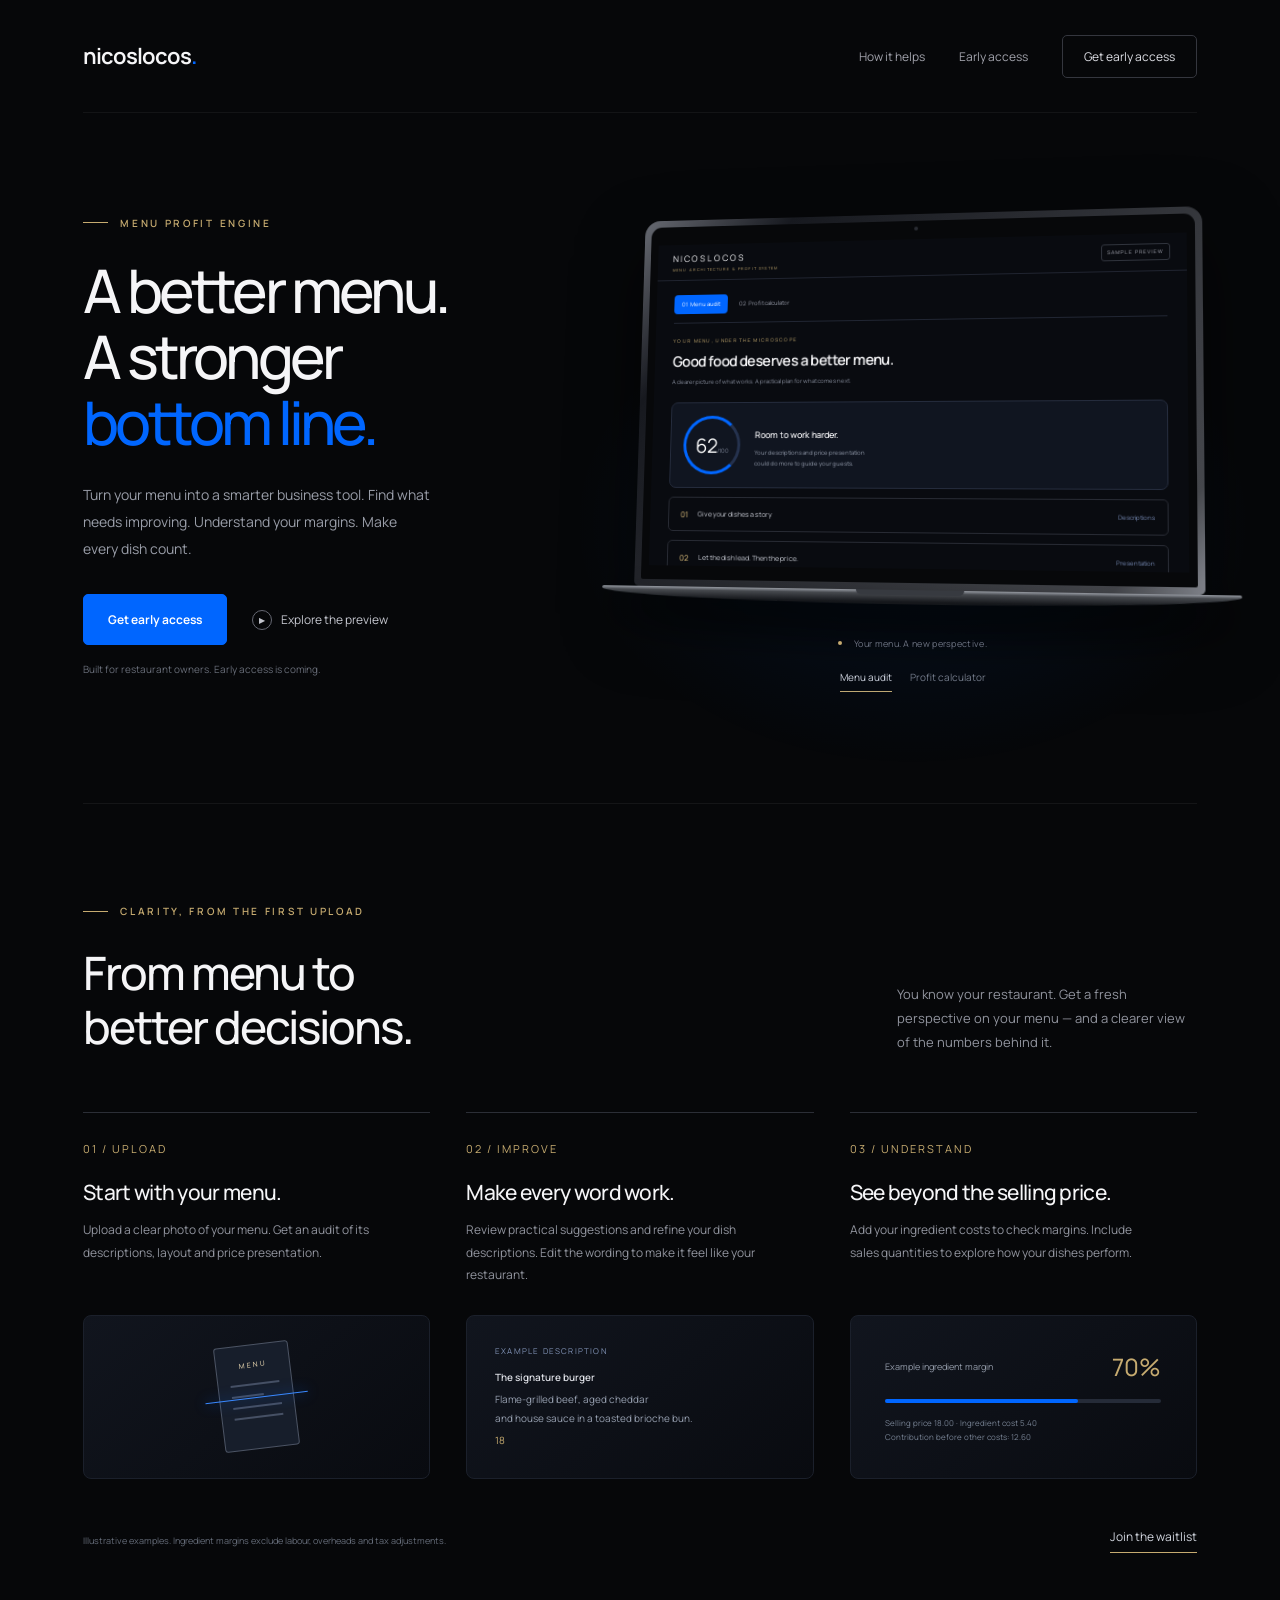
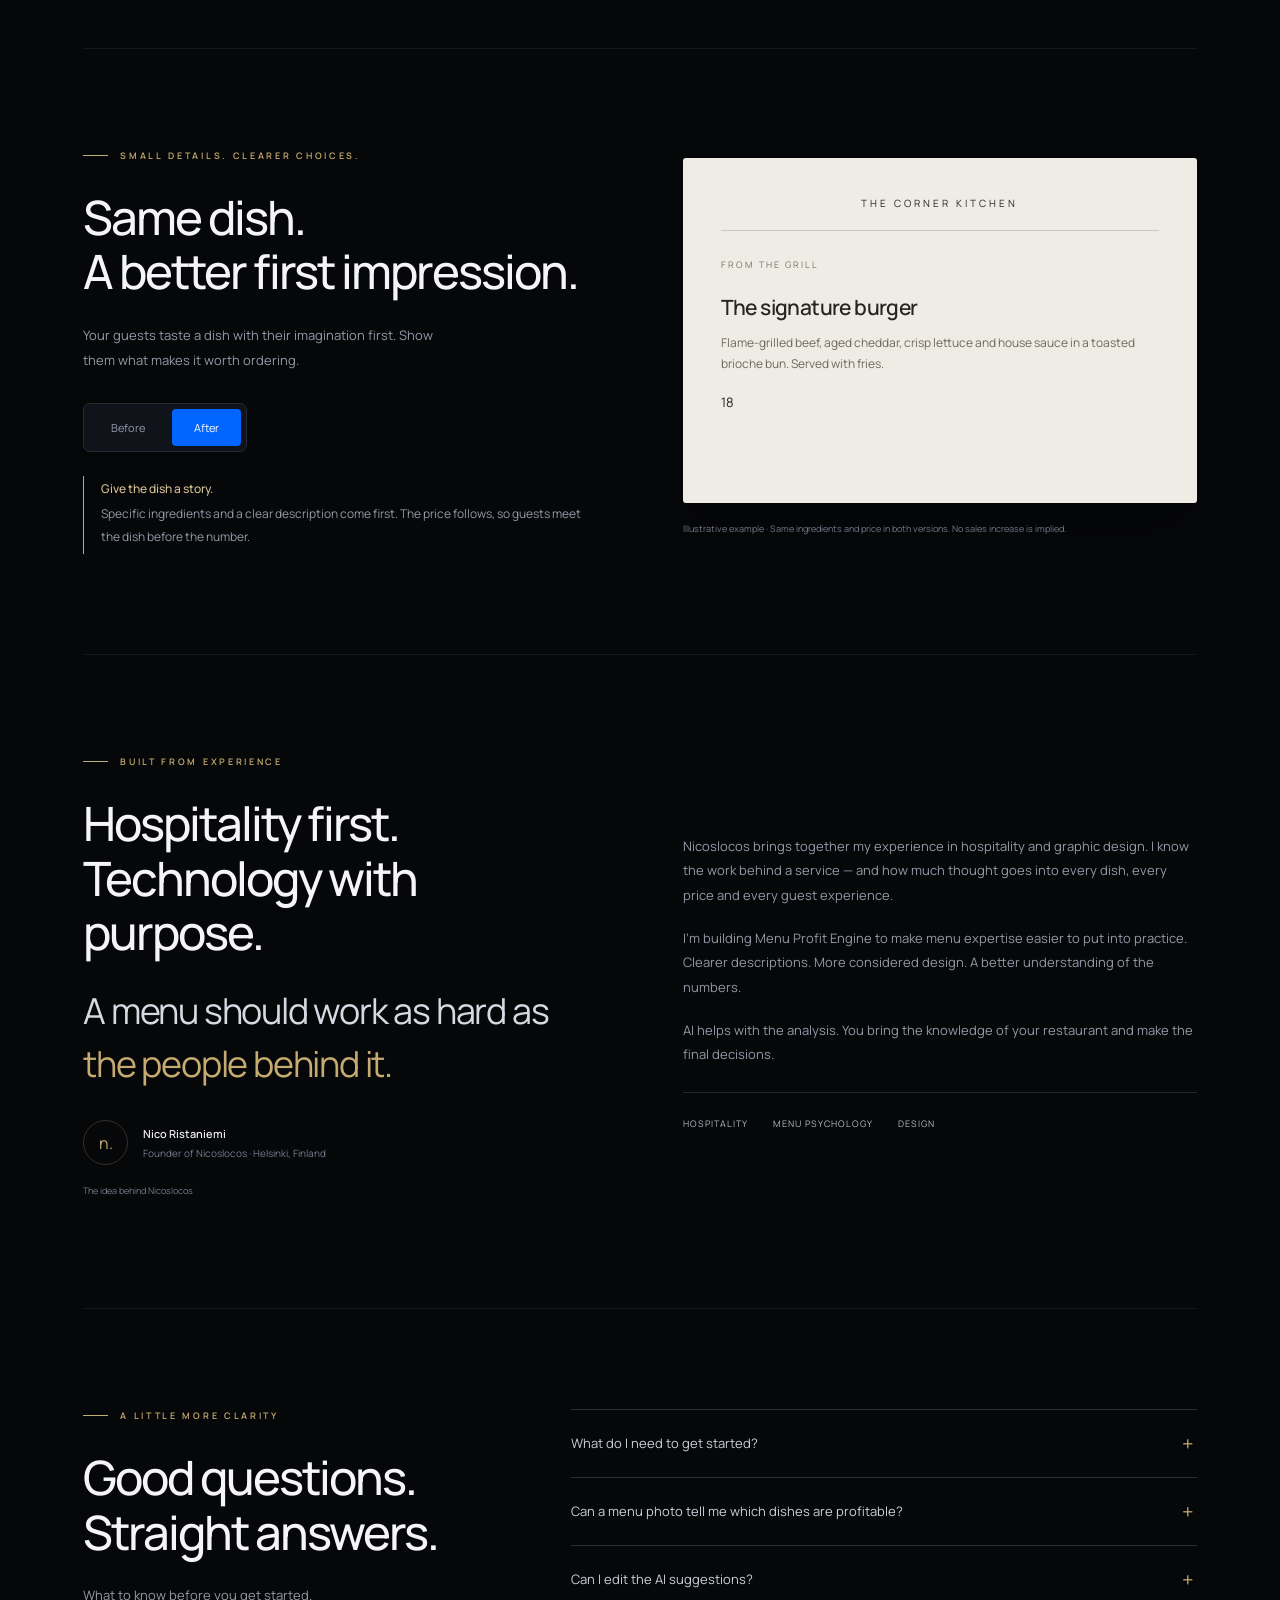
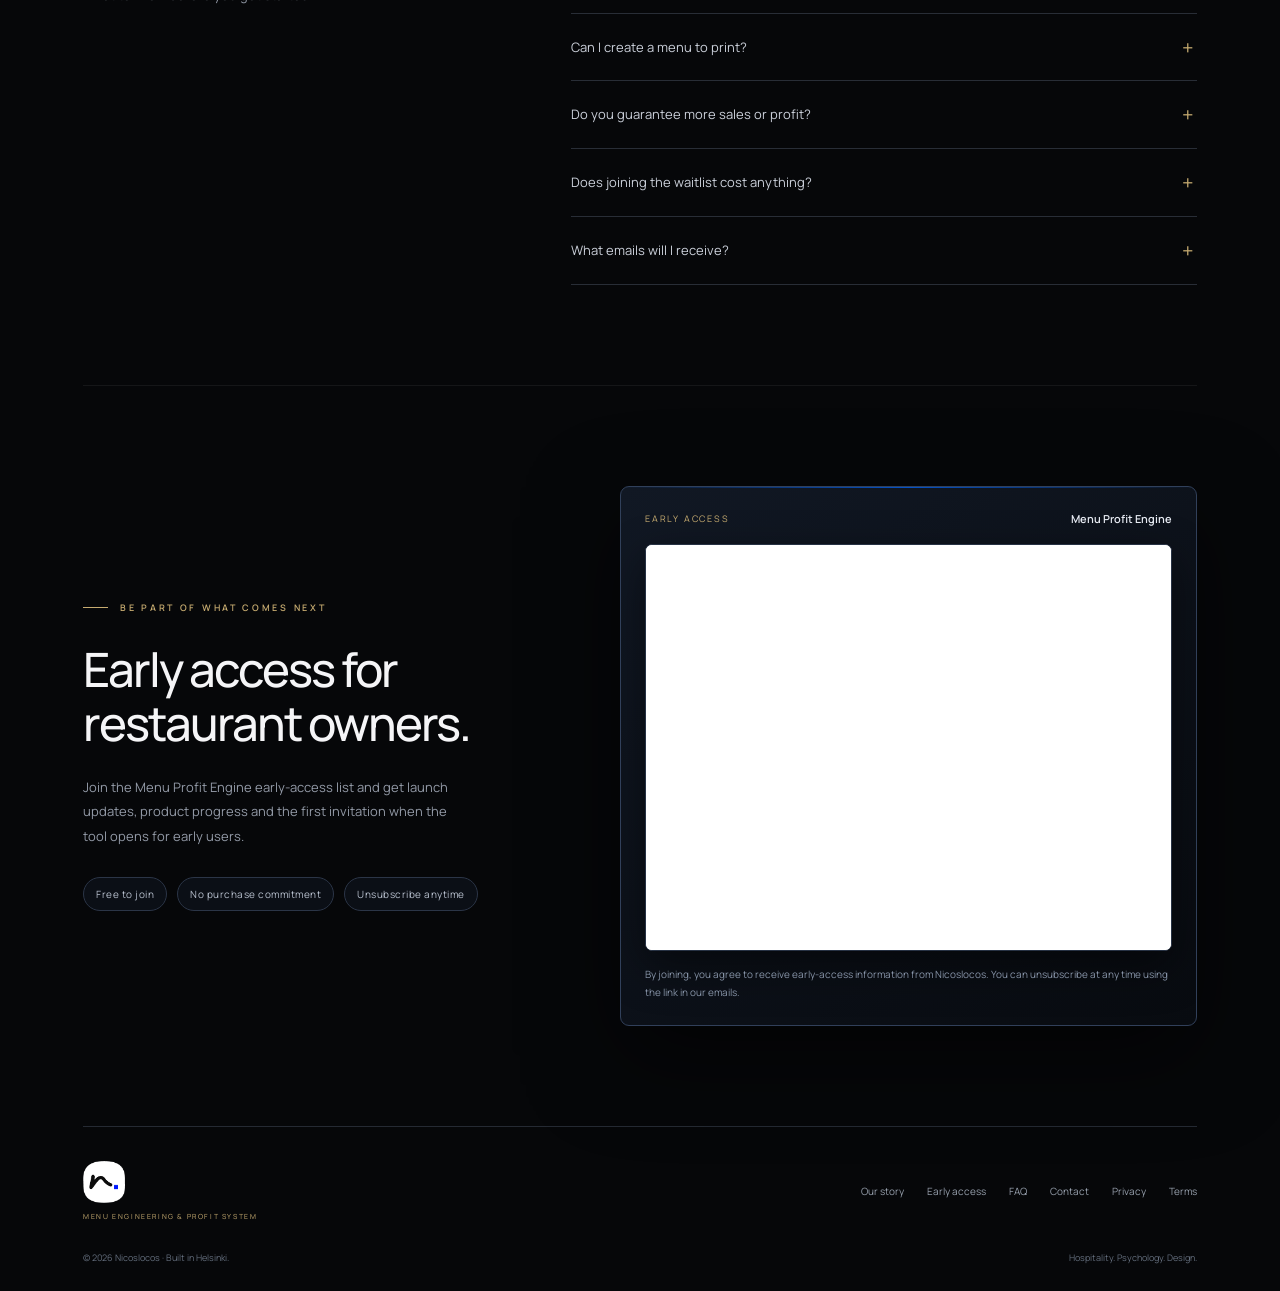
==== commit 16c93952: "Update index.html" ====
--- a/index.html
+++ b/index.html
@@ -8,14 +8,14 @@
 @media(max-width:760px){.section{padding:57px 0}.two-col,.faq-layout{grid-template-columns:1fr;gap:32px}.section h2{letter-spacing:-1.5px}.section-intro{max-width:100%}.plan-grid{grid-template-columns:1fr;gap:25px}.plan .plan-for{min-height:0}.plan{padding:29px}.comparison-sheet{min-height:320px}.expertise span{font-size:9px}.pricing-head{text-align:left}.pricing-head .eyebrow{justify-content:start}.footer-top{align-items:start;flex-direction:column}.footer-links{gap:21px;margin-top:10px}.footer-bottom{flex-direction:column;gap:9px}.closing{padding:65px 0}.section p{font-size:12px}}
 @media(prefers-reduced-motion:reduce){html{scroll-behavior:auto}}
 
-.hero-form{margin-top:28px;max-width:520px;padding:24px;background:linear-gradient(145deg,#101722,#0b0e14);border:1px solid #2b3547;border-radius:9px}.hero-form iframe{display:block;width:100%;max-width:100%;height:520px;border:0;border-radius:5px;background:#fff}.hero-form .form-small{margin-bottom:0!important}.instant-waitlist{grid-column:1/-1;display:grid;grid-template-columns:.72fr 1fr;gap:34px;align-items:center;margin:0 0 34px;padding:28px;background:linear-gradient(145deg,#101722,#0b0e14);border:1px solid #2b3547;border-radius:9px;box-shadow:0 28px 75px #0006}.instant-waitlist h2{font-size:clamp(26px,3.2vw,42px);line-height:1.1;letter-spacing:-1.8px;font-weight:500;margin:0 0 12px}.instant-waitlist p{color:#99a2b2;font-size:13px;line-height:1.8;margin:0 0 18px;max-width:360px}.instant-waitlist .direct-form{display:inline-flex;align-items:center;justify-content:center;padding:12px 17px;border:1px solid #3a465a;border-radius:5px;color:#e4e8f0;font-size:11px;font-weight:650}.instant-waitlist iframe{display:block;width:100%;max-width:100%;height:440px;border:0;border-radius:5px;background:#fff}.instant-label{color:#c6ab70;font-size:9px;letter-spacing:1.7px;text-transform:uppercase;margin-bottom:13px}@media(max-width:900px){.instant-waitlist{grid-template-columns:1fr}}@media(max-width:760px){.instant-waitlist{padding:20px;margin-bottom:18px}.instant-waitlist iframe{height:480px}}.waitlist-panel{padding:32px;background:linear-gradient(145deg,#101722,#0b0e14);border:1px solid #2b3547;border-radius:9px}.preview-warning{color:#c6ab70;font-size:9px;letter-spacing:1.5px;margin-bottom:25px}.email-label{display:block;font-size:12px;color:#dde2eb;margin-bottom:12px}#waitlist-email{display:block;width:100%;background:#06090e;border:1px solid #3b4659;border-radius:5px;padding:15px;color:#fff;font:inherit;font-size:13px}#waitlist-email:focus-visible{outline:2px solid #0066ff;outline-offset:3px}.consent{display:flex;align-items:flex-start;gap:12px;margin:22px 0;color:#a7b1c0;font-size:11px;line-height:1.9;cursor:pointer}.consent input{width:17px;height:17px;flex-shrink:0;margin-top:3px;accent-color:#0066ff}.form-small{font-size:10px!important;line-height:1.8!important;color:#8794a8!important;margin:12px 0 18px}.inline-link{font:inherit;color:#a5c7ff;text-decoration:underline;background:none;border:0;padding:0;cursor:pointer}.waitlist-panel .primary{width:100%}.legal-dialog{max-height:85vh;overflow-y:auto}.legal-dialog h3{font-size:15px;color:#d5bc87;margin-top:25px}.legal-dialog li{font-size:12px;color:#a1aabb;line-height:1.9}.legal-dialog a{color:#9fc1ff;text-decoration:underline}.legal-draft{padding:12px;border:1px solid #806b3d;color:#d8c08c!important;border-radius:4px}@media(max-width:760px){.hero-form{padding:20px}.hero-form iframe{height:470px}.waitlist-panel{padding:24px}.waitlist-panel iframe{height:470px}}
-</style><link rel="icon" type="image/png" href="logo-icon.png"></head><body><div class="page"><header><a class="brand" href="./" aria-label="Nicoslocos home">nicoslocos<span>.</span></a><nav aria-label="Main navigation"><a class="navlink" href="#difference">How it helps</a><a class="navlink" href="#waitlist">Early access</a><a class="outline" href="#waitlist">Get early access</a></nav></header><main class="hero"><section class="instant-waitlist" id="early-access"><div><div class="instant-label">EARLY ACCESS · MENU PROFIT ENGINE</div><h2>Join the early access list.</h2><p>Get launch updates and the first invitation when Menu Profit Engine opens for early users.</p><a class="direct-form" href="https://2b1d4d7a.sibforms.com/v2/serve/[base64]" target="_blank" rel="noopener">Open form in a new tab</a></div><iframe title="Join the Menu Profit Engine early-access list" width="540" height="305" src="https://2b1d4d7a.sibforms.com/v2/serve/[base64]" frameborder="0" scrolling="auto" allowfullscreen style="display:block;margin-left:auto;margin-right:auto;max-width:100%;"></iframe></section><div class="copy reveal"><div class="eyebrow">MENU PROFIT ENGINE</div><h1>A better menu.<br>A stronger<br><span>bottom line.</span></h1><p class="intro">Turn your menu into a smarter business tool. Find what needs improving. Understand your margins. Make every dish count.</p><div class="actions"><a class="primary" href="#waitlist">Get early access</a><button class="textbtn" id="explore"><span class="play" aria-hidden="true">▶</span> Explore the preview</button></div><p class="note">Built for restaurant owners. Early access is coming.</p><div class="hero-form" id="early-access-form"><div class="preview-warning">EARLY ACCESS · MENU PROFIT ENGINE</div><iframe title="Join the Menu Profit Engine early-access list" width="540" height="305" src="https://2b1d4d7a.sibforms.com/v2/serve/[base64]" frameborder="0" scrolling="auto" allowfullscreen style="display:block;margin-left:auto;margin-right:auto;width:100%;max-width:100%;height:430px;border:0;border-radius:5px;background:#fff"></iframe><p class="form-small">Join the early-access list. You can unsubscribe at any time using the link in our emails.</p></div></div><div class="device-area reveal" id="preview"><div class="laptop" id="laptop"><div class="camera"></div><div class="lid"><div class="screen"><div class="appbar"><div class="appbrand">NICOSLOCOS<small>MENU ARCHITECTURE & PROFIT SYSTEM</small></div><span class="sample">SAMPLE PREVIEW</span></div><div class="appcontent"><div class="appnav" aria-label="App preview"><button data-view="audit" aria-pressed="true">01 &nbsp; Menu audit</button><button data-view="profit" aria-pressed="false">02 &nbsp; Profit calculator</button></div><section id="audit"><div class="mini-label">YOUR MENU, UNDER THE MICROSCOPE</div><h2>Good food deserves a better menu.</h2><p class="mini-desc">A clearer picture of what works. A practical plan for what comes next.</p><div class="auditbox"><div class="score">62<small>/100</small></div><div><strong>Room to work harder.</strong><p>Your descriptions and price presentation<br>could do more to guide your guests.</p></div></div><div class="recommend"><b>01</b> Give your dishes a story <span>Descriptions</span></div><div class="recommend"><b>02</b> Let the dish lead. Then the price. <span>Presentation</span></div><p class="screenfoot">Illustrative menu audit · Example data</p></section><section id="profit" hidden><div class="mini-label">THE NUMBERS BEHIND YOUR MENU</div><h2>Know what every dish brings in.</h2><p class="mini-desc">Selling prices, ingredient costs and margins. All in one place.</p><div class="profitrow heading"><span>MENU ITEM</span><span>PRICE</span><span>COST</span><span>MARGIN</span></div><div class="profitrow"><span>Signature burger</span><span>18.00</span><span>5.40</span><span class="margin">70%</span></div><div class="profitrow"><span>Truffle fries</span><span>8.00</span><span>1.60</span><span class="margin">80%</span></div><div class="profitrow"><span>Grilled salmon</span><span>26.00</span><span>9.10</span><span class="margin">65%</span></div><div class="profit-summary"><strong>Better decisions start with clearer numbers.</strong><br>Review costs and pricing before changing your menu.</div><p class="screenfoot">Illustrative values · Margin before labour, overheads and tax adjustments</p></section></div></div></div><div class="base"></div></div><div class="caption"><i></i> Your menu. A new perspective.</div><div class="switcher" aria-label="Choose a preview"><button data-view="audit" aria-pressed="true">Menu audit</button><button data-view="profit" aria-pressed="false">Profit calculator</button></div></div></main><section class="journey" aria-labelledby="journey-title"><div class="journey-head scroll-animate"><div><div class="eyebrow">CLARITY, FROM THE FIRST UPLOAD</div><h2 id="journey-title">From menu to<br>better decisions.</h2></div><p>You know your restaurant. Get a fresh perspective on your menu — and a clearer view of the numbers behind it.</p></div><div class="steps"><article class="step scroll-animate"><span class="step-number">01 / UPLOAD</span><h3>Start with your menu.</h3><p>Upload a clear photo of your menu. Get an audit of its descriptions, layout and price presentation.</p><div class="step-visual" aria-hidden="true"><div class="paper"><b>MENU</b><i></i><i></i><i></i><i></i><div class="scan"></div></div></div></article><article class="step scroll-animate"><span class="step-number">02 / IMPROVE</span><h3>Make every word work.</h3><p>Review practical suggestions and refine your dish descriptions. Edit the wording to make it feel like your restaurant.</p><div class="step-visual"><div class="description-example"><small>EXAMPLE DESCRIPTION</small><strong>The signature burger</strong><p>Flame-grilled beef, aged cheddar<br>and house sauce in a toasted brioche bun.</p><span>18</span></div></div></article><article class="step scroll-animate"><span class="step-number">03 / UNDERSTAND</span><h3>See beyond the selling price.</h3><p>Add your ingredient costs to check margins. Include sales quantities to explore how your dishes perform.</p><div class="step-visual"><div class="margin-example"><div class="margin-top"><small>Example ingredient margin</small><strong>70%</strong></div><div class="margin-track" aria-hidden="true"><i></i></div><p>Selling price 18.00 · Ingredient cost 5.40<br>Contribution before other costs: 12.60</p></div></div></article></div><div class="journey-end"><p>Illustrative examples. Ingredient margins exclude labour, overheads and tax adjustments.</p><a href="#waitlist">Join the waitlist</a></div></section>
+.waitlist-section{position:relative}.waitlist-layout{display:grid;grid-template-columns:.82fr 1fr;gap:64px;align-items:center}.waitlist-copy h2{font-size:clamp(34px,3.7vw,55px);line-height:1.15;letter-spacing:-2px;font-weight:500;margin:0 0 24px}.waitlist-points{display:flex;flex-wrap:wrap;gap:10px;margin-top:28px}.waitlist-points span{border:1px solid #2b3547;background:#0b0f16;color:#b8c0ce;border-radius:999px;padding:9px 12px;font-size:10px;letter-spacing:.5px}.waitlist-panel{position:relative;overflow:hidden;padding:24px;background:linear-gradient(145deg,#111824,#080b10);border:1px solid #31405a;border-radius:9px;box-shadow:0 30px 90px #0008}.waitlist-panel:before{content:'';position:absolute;inset:0 0 auto;height:1px;background:linear-gradient(90deg,transparent,#0066ff,transparent);opacity:.75}.waitlist-panel-head{display:flex;justify-content:space-between;gap:16px;align-items:center;margin-bottom:18px}.waitlist-panel-head span{color:#c6ab70;font-size:9px;letter-spacing:1.8px}.waitlist-panel-head strong{font-size:11px;font-weight:600;color:#e7ebf3}.waitlist-frame{overflow:hidden;border:1px solid #273244;border-radius:7px;background:#fff;box-shadow:0 16px 45px #0007}.preview-warning{color:#c6ab70;font-size:9px;letter-spacing:1.5px;margin-bottom:25px}.form-small{font-size:10px!important;line-height:1.8!important;color:#8794a8!important;margin:14px 0 0}.inline-link{font:inherit;color:#a5c7ff;text-decoration:underline;background:none;border:0;padding:0;cursor:pointer}.legal-dialog{max-height:85vh;overflow-y:auto}.legal-dialog h3{font-size:15px;color:#d5bc87;margin-top:25px}.legal-dialog li{font-size:12px;color:#a1aabb;line-height:1.9}.legal-dialog a{color:#9fc1ff;text-decoration:underline}.legal-draft{padding:12px;border:1px solid #806b3d;color:#d8c08c!important;border-radius:4px}@media(max-width:900px){.waitlist-layout{grid-template-columns:1fr;gap:32px}}@media(max-width:760px){.waitlist-panel{padding:16px}.waitlist-frame iframe{height:430px}.waitlist-points{gap:8px}.waitlist-copy h2{letter-spacing:-1.5px}}
+</style><link rel="icon" type="image/png" href="logo-icon.png"></head><body><div class="page"><header><a class="brand" href="./" aria-label="Nicoslocos home">nicoslocos<span>.</span></a><nav aria-label="Main navigation"><a class="navlink" href="#difference">How it helps</a><a class="navlink" href="#waitlist">Early access</a><a class="outline" href="#waitlist">Get early access</a></nav></header><main class="hero"><div class="copy reveal"><div class="eyebrow">MENU PROFIT ENGINE</div><h1>A better menu.<br>A stronger<br><span>bottom line.</span></h1><p class="intro">Turn your menu into a smarter business tool. Find what needs improving. Understand your margins. Make every dish count.</p><div class="actions"><a class="primary" href="#waitlist">Get early access</a><button class="textbtn" id="explore"><span class="play" aria-hidden="true">▶</span> Explore the preview</button></div><p class="note">Built for restaurant owners. Early access is coming.</p></div><div class="device-area reveal" id="preview"><div class="laptop" id="laptop"><div class="camera"></div><div class="lid"><div class="screen"><div class="appbar"><div class="appbrand">NICOSLOCOS<small>MENU ARCHITECTURE & PROFIT SYSTEM</small></div><span class="sample">SAMPLE PREVIEW</span></div><div class="appcontent"><div class="appnav" aria-label="App preview"><button data-view="audit" aria-pressed="true">01 &nbsp; Menu audit</button><button data-view="profit" aria-pressed="false">02 &nbsp; Profit calculator</button></div><section id="audit"><div class="mini-label">YOUR MENU, UNDER THE MICROSCOPE</div><h2>Good food deserves a better menu.</h2><p class="mini-desc">A clearer picture of what works. A practical plan for what comes next.</p><div class="auditbox"><div class="score">62<small>/100</small></div><div><strong>Room to work harder.</strong><p>Your descriptions and price presentation<br>could do more to guide your guests.</p></div></div><div class="recommend"><b>01</b> Give your dishes a story <span>Descriptions</span></div><div class="recommend"><b>02</b> Let the dish lead. Then the price. <span>Presentation</span></div><p class="screenfoot">Illustrative menu audit · Example data</p></section><section id="profit" hidden><div class="mini-label">THE NUMBERS BEHIND YOUR MENU</div><h2>Know what every dish brings in.</h2><p class="mini-desc">Selling prices, ingredient costs and margins. All in one place.</p><div class="profitrow heading"><span>MENU ITEM</span><span>PRICE</span><span>COST</span><span>MARGIN</span></div><div class="profitrow"><span>Signature burger</span><span>18.00</span><span>5.40</span><span class="margin">70%</span></div><div class="profitrow"><span>Truffle fries</span><span>8.00</span><span>1.60</span><span class="margin">80%</span></div><div class="profitrow"><span>Grilled salmon</span><span>26.00</span><span>9.10</span><span class="margin">65%</span></div><div class="profit-summary"><strong>Better decisions start with clearer numbers.</strong><br>Review costs and pricing before changing your menu.</div><p class="screenfoot">Illustrative values · Margin before labour, overheads and tax adjustments</p></section></div></div></div><div class="base"></div></div><div class="caption"><i></i> Your menu. A new perspective.</div><div class="switcher" aria-label="Choose a preview"><button data-view="audit" aria-pressed="true">Menu audit</button><button data-view="profit" aria-pressed="false">Profit calculator</button></div></div></main><section class="journey" aria-labelledby="journey-title"><div class="journey-head scroll-animate"><div><div class="eyebrow">CLARITY, FROM THE FIRST UPLOAD</div><h2 id="journey-title">From menu to<br>better decisions.</h2></div><p>You know your restaurant. Get a fresh perspective on your menu — and a clearer view of the numbers behind it.</p></div><div class="steps"><article class="step scroll-animate"><span class="step-number">01 / UPLOAD</span><h3>Start with your menu.</h3><p>Upload a clear photo of your menu. Get an audit of its descriptions, layout and price presentation.</p><div class="step-visual" aria-hidden="true"><div class="paper"><b>MENU</b><i></i><i></i><i></i><i></i><div class="scan"></div></div></div></article><article class="step scroll-animate"><span class="step-number">02 / IMPROVE</span><h3>Make every word work.</h3><p>Review practical suggestions and refine your dish descriptions. Edit the wording to make it feel like your restaurant.</p><div class="step-visual"><div class="description-example"><small>EXAMPLE DESCRIPTION</small><strong>The signature burger</strong><p>Flame-grilled beef, aged cheddar<br>and house sauce in a toasted brioche bun.</p><span>18</span></div></div></article><article class="step scroll-animate"><span class="step-number">03 / UNDERSTAND</span><h3>See beyond the selling price.</h3><p>Add your ingredient costs to check margins. Include sales quantities to explore how your dishes perform.</p><div class="step-visual"><div class="margin-example"><div class="margin-top"><small>Example ingredient margin</small><strong>70%</strong></div><div class="margin-track" aria-hidden="true"><i></i></div><p>Selling price 18.00 · Ingredient cost 5.40<br>Contribution before other costs: 12.60</p></div></div></article></div><div class="journey-end"><p>Illustrative examples. Ingredient margins exclude labour, overheads and tax adjustments.</p><a href="#waitlist">Join the waitlist</a></div></section>
 <section class="section" id="difference" aria-labelledby="difference-title"><div class="two-col"><div class="scroll-animate"><div class="eyebrow">SMALL DETAILS. CLEARER CHOICES.</div><h2 id="difference-title">Same dish.<br>A better first impression.</h2><p class="section-intro">Your guests taste a dish with their imagination first. Show them what makes it worth ordering.</p><div class="compare-toggle" aria-label="Compare menu descriptions"><button id="before-btn" aria-pressed="false" aria-controls="menu-example">Before</button><button id="after-btn" aria-pressed="true" aria-controls="menu-example">After</button></div><div class="change-note" aria-live="polite"><strong id="change-title">Give the dish a story.</strong><p id="change-copy">Specific ingredients and a clear description come first. The price follows, so guests meet the dish before the number.</p></div></div><div class="scroll-animate"><div class="comparison-sheet" id="menu-example" aria-live="polite"><div class="restaurant">THE CORNER KITCHEN</div><div class="menu-category">FROM THE GRILL</div><div id="dish-content"><div class="dish-title">The signature burger</div><p>Flame-grilled beef, aged cheddar, crisp lettuce and house sauce in a toasted brioche bun. Served with fries.</p><div class="dish-price">18</div></div></div><p class="sample-caption">Illustrative example · Same ingredients and price in both versions. No sales increase is implied.</p></div></div></section>
 <section class="section story" id="about" aria-labelledby="about-title"><div class="two-col"><div class="scroll-animate"><div class="eyebrow">BUILT FROM EXPERIENCE</div><h2 id="about-title">Hospitality first.<br>Technology with purpose.</h2><p class="story-quote" style="font-size:clamp(25px,2.8vw,39px);line-height:1.5;color:#d6d9e1">A menu should work as hard as <em>the people behind it.</em></p><div class="founder"><div class="founder-mark" aria-hidden="true">n.</div><div><strong>Nico Ristaniemi</strong><span>Founder of Nicoslocos · Helsinki, Finland</span></div></div><p class="sample-caption">The idea behind Nicoslocos</p></div><div class="story-copy scroll-animate"><p>Nicoslocos brings together my experience in hospitality and graphic design. I know the work behind a service — and how much thought goes into every dish, every price and every guest experience.</p><p>I’m building Menu Profit Engine to make menu expertise easier to put into practice. Clearer descriptions. More considered design. A better understanding of the numbers.</p><p>AI helps with the analysis. You bring the knowledge of your restaurant and make the final decisions.</p><div class="expertise"><span>HOSPITALITY</span><span>MENU PSYCHOLOGY</span><span>DESIGN</span></div></div></div></section>
 
 <section class="section" id="faq" aria-labelledby="faq-title"><div class="faq-layout"><div class="scroll-animate"><div class="eyebrow">A LITTLE MORE CLARITY</div><h2 id="faq-title">Good questions.<br>Straight answers.</h2><p class="section-intro">What to know before you get started.</p></div><div class="faq-list scroll-animate"><details><summary>What do I need to get started?</summary><p>For a menu audit, use a clear JPG, PNG or WebP photo of your menu. To check profitability, enter your products, selling prices and ingredient costs. Add sales quantities to explore the product matrix.</p></details><details><summary>Can a menu photo tell me which dishes are profitable?</summary><p>A photo can reveal menu content and presentation, but it cannot reveal your ingredient costs or actual sales. You need to add those numbers for meaningful profitability analysis.</p></details><details><summary>Can I edit the AI suggestions?</summary><p>Yes. Review and edit suggested descriptions before using them. Check that every ingredient and preparation detail is accurate for the dish you serve.</p></details><details><summary>Can I create a menu to print?</summary><p>The current app includes a design and print workflow. You can review your wording and presentation before export. Check the current in-app access requirements and proofread the final menu before printing.</p></details><details><summary>Do you guarantee more sales or profit?</summary><p>No. The app helps you make more informed menu decisions. Your results depend on your costs, pricing, customers and how you apply the recommendations. Ingredient margin is not the same as net profit.</p></details><details><summary>Does joining the waitlist cost anything?</summary><p>No. Joining is free and does not create a subscription or guarantee access on a specific date. Prices and final product details will be shared before any purchase.</p></details><details><summary>What emails will I receive?</summary><p>With waitlist consent, you can receive early-access invitations and the launch announcement. Ongoing product news and promotional emails require the separate optional marketing consent. You can withdraw either consent.</p></details></div></div></section>
 
-<section class="section" id="waitlist" aria-labelledby="waitlist-title"><div class="two-col"><div><div class="eyebrow">BE PART OF WHAT COMES NEXT</div><h2 id="waitlist-title">Your next menu.<br>A head start.</h2><p class="section-intro">Be among the first to hear when Menu Profit Engine is ready. Get an invitation to try it and help shape a tool built for restaurant owners.</p><p class="sample-caption">Free to join. No purchase commitment. Access timing is not guaranteed.</p></div><div class="waitlist-panel"><div class="preview-warning">EARLY ACCESS · MENU PROFIT ENGINE</div><iframe title="Join the Menu Profit Engine early-access list" width="540" height="305" src="https://2b1d4d7a.sibforms.com/v2/serve/[base64]" frameborder="0" scrolling="auto" allowfullscreen style="display:block;margin-left:auto;margin-right:auto;width:100%;max-width:100%;height:430px;border:0;border-radius:5px;background:#fff"></iframe><p class="form-small">By joining, you agree to receive early-access information from Nicoslocos. You can unsubscribe at any time using the link in our emails.</p></div></div></section><footer class="site-footer"><div class="footer-top"><div><a class="brand" href="#"><img class="footer-icon" src="logo-icon.png" alt="Nicoslocos"></a><div class="footer-tag">MENU ENGINEERING & PROFIT SYSTEM</div></div><div class="footer-links"><a href="#about">Our story</a><a href="#waitlist">Early access</a><a href="#faq">FAQ</a><button data-info="contact">Contact</button><button data-info="privacy">Privacy</button><button data-info="terms">Terms</button></div></div><div class="footer-bottom"><span>© 2026 Nicoslocos · Built in Helsinki.</span><span>Hospitality. Psychology. Design.</span></div></footer>
+<section class="section waitlist-section" id="waitlist" aria-labelledby="waitlist-title"><div class="waitlist-layout"><div class="waitlist-copy"><div class="eyebrow">BE PART OF WHAT COMES NEXT</div><h2 id="waitlist-title">Early access for restaurant owners.</h2><p class="section-intro">Join the Menu Profit Engine early-access list and get launch updates, product progress and the first invitation when the tool opens for early users.</p><div class="waitlist-points"><span>Free to join</span><span>No purchase commitment</span><span>Unsubscribe anytime</span></div></div><div class="waitlist-panel"><div class="waitlist-panel-head"><span>EARLY ACCESS</span><strong>Menu Profit Engine</strong></div><div class="waitlist-frame"><iframe title="Join the Menu Profit Engine early-access list" width="540" height="305" src="https://2b1d4d7a.sibforms.com/v2/serve/[base64]" frameborder="0" scrolling="auto" allowfullscreen style="display:block;margin-left:auto;margin-right:auto;width:100%;max-width:100%;height:405px;border:0;background:#fff"></iframe></div><p class="form-small">By joining, you agree to receive early-access information from Nicoslocos. You can unsubscribe at any time using the link in our emails.</p></div></div></section><footer class="site-footer"><div class="footer-top"><div><a class="brand" href="#"><img class="footer-icon" src="logo-icon.png" alt="Nicoslocos"></a><div class="footer-tag">MENU ENGINEERING & PROFIT SYSTEM</div></div><div class="footer-links"><a href="#about">Our story</a><a href="#waitlist">Early access</a><a href="#faq">FAQ</a><button data-info="contact">Contact</button><button data-info="privacy">Privacy</button><button data-info="terms">Terms</button></div></div><div class="footer-bottom"><span>© 2026 Nicoslocos · Built in Helsinki.</span><span>Hospitality. Psychology. Design.</span></div></footer>
 <dialog class="legal-dialog" id="info-dialog" aria-labelledby="info-title"><h2 id="info-title"></h2><div id="info-copy"></div><form method="dialog"><button>Close</button></form></dialog>
 </div><script>
 const buttons=[...document.querySelectorAll('[data-view]')];function show(view){document.getElementById('audit').hidden=view!=='audit';document.getElementById('profit').hidden=view!=='profit';buttons.forEach(b=>b.setAttribute('aria-pressed',String(b.dataset.view===view)));}buttons.forEach(b=>b.addEventListener('click',()=>show(b.dataset.view)));document.getElementById('explore').addEventListener('click',()=>{show(document.getElementById('profit').hidden?'profit':'audit');if(matchMedia('(max-width:760px)').matches)document.getElementById('preview').scrollIntoView({behavior:matchMedia('(prefers-reduced-motion:reduce)').matches?'instant':'smooth',block:'center'});document.querySelector('.switcher [aria-pressed="true"]').focus({preventScroll:true});});const area=document.getElementById('preview'),laptop=document.getElementById('laptop');area.addEventListener('pointermove',e=>{if(!matchMedia('(hover:hover) and (prefers-reduced-motion:no-preference)').matches)return;const r=area.getBoundingClientRect(),x=(e.clientX-r.left)/r.width-.5,y=(e.clientY-r.top)/r.height-.5;laptop.style.transform=`rotateY(${-8+x*7}deg) rotateX(${5-y*5}deg)`;});area.addEventListener('pointerleave',()=>laptop.style.transform='');
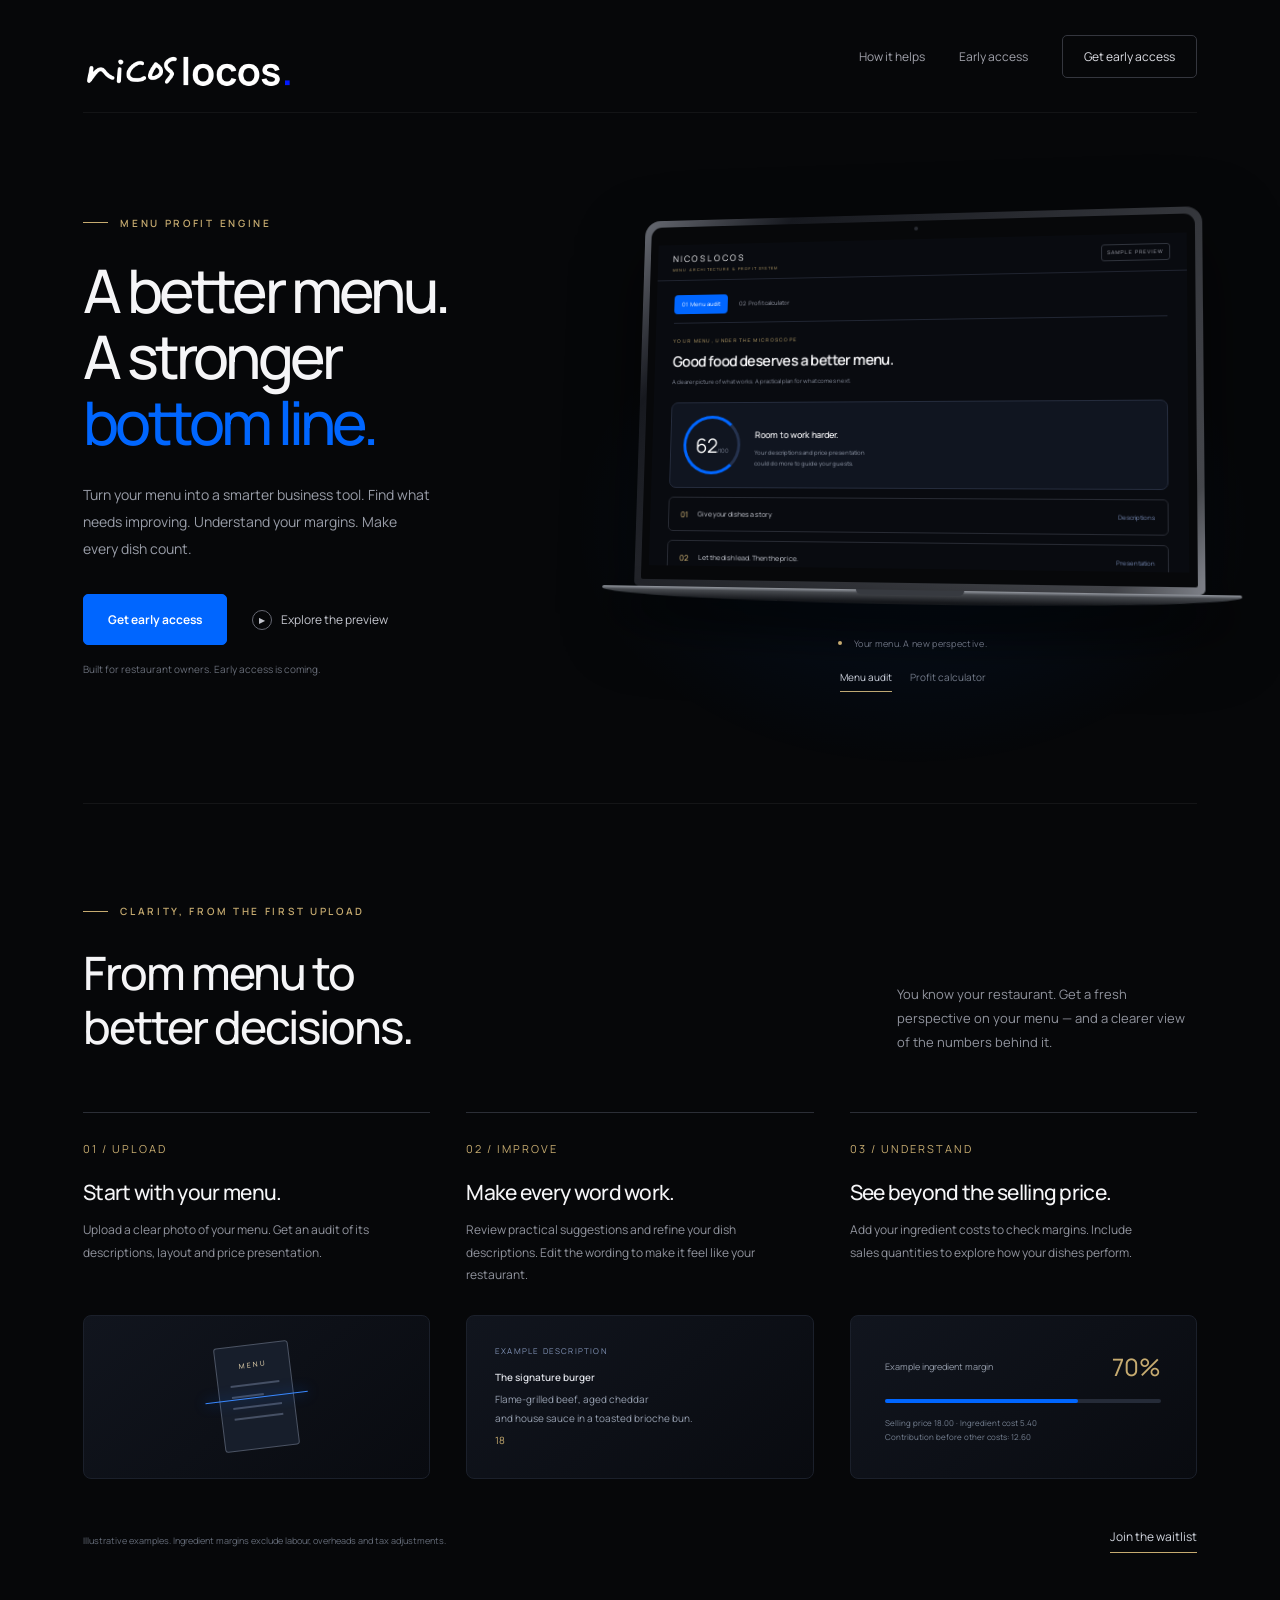
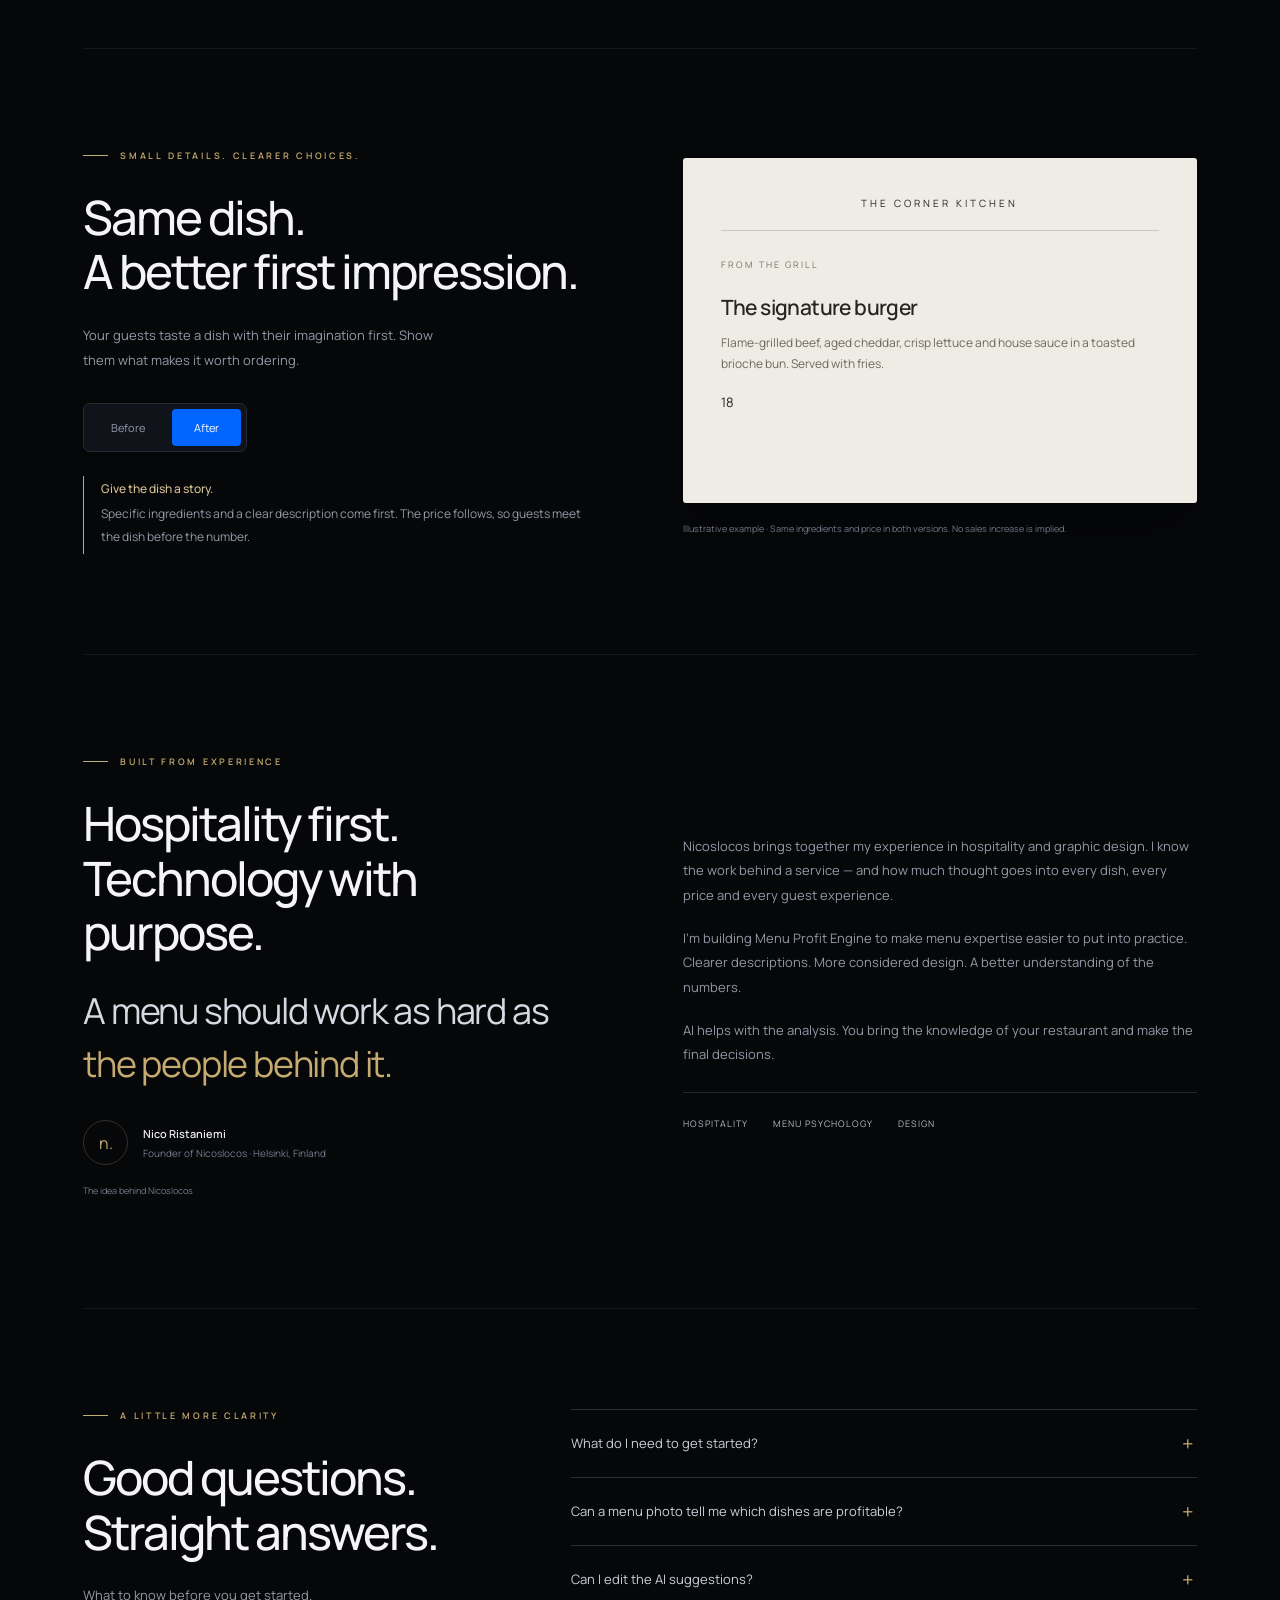
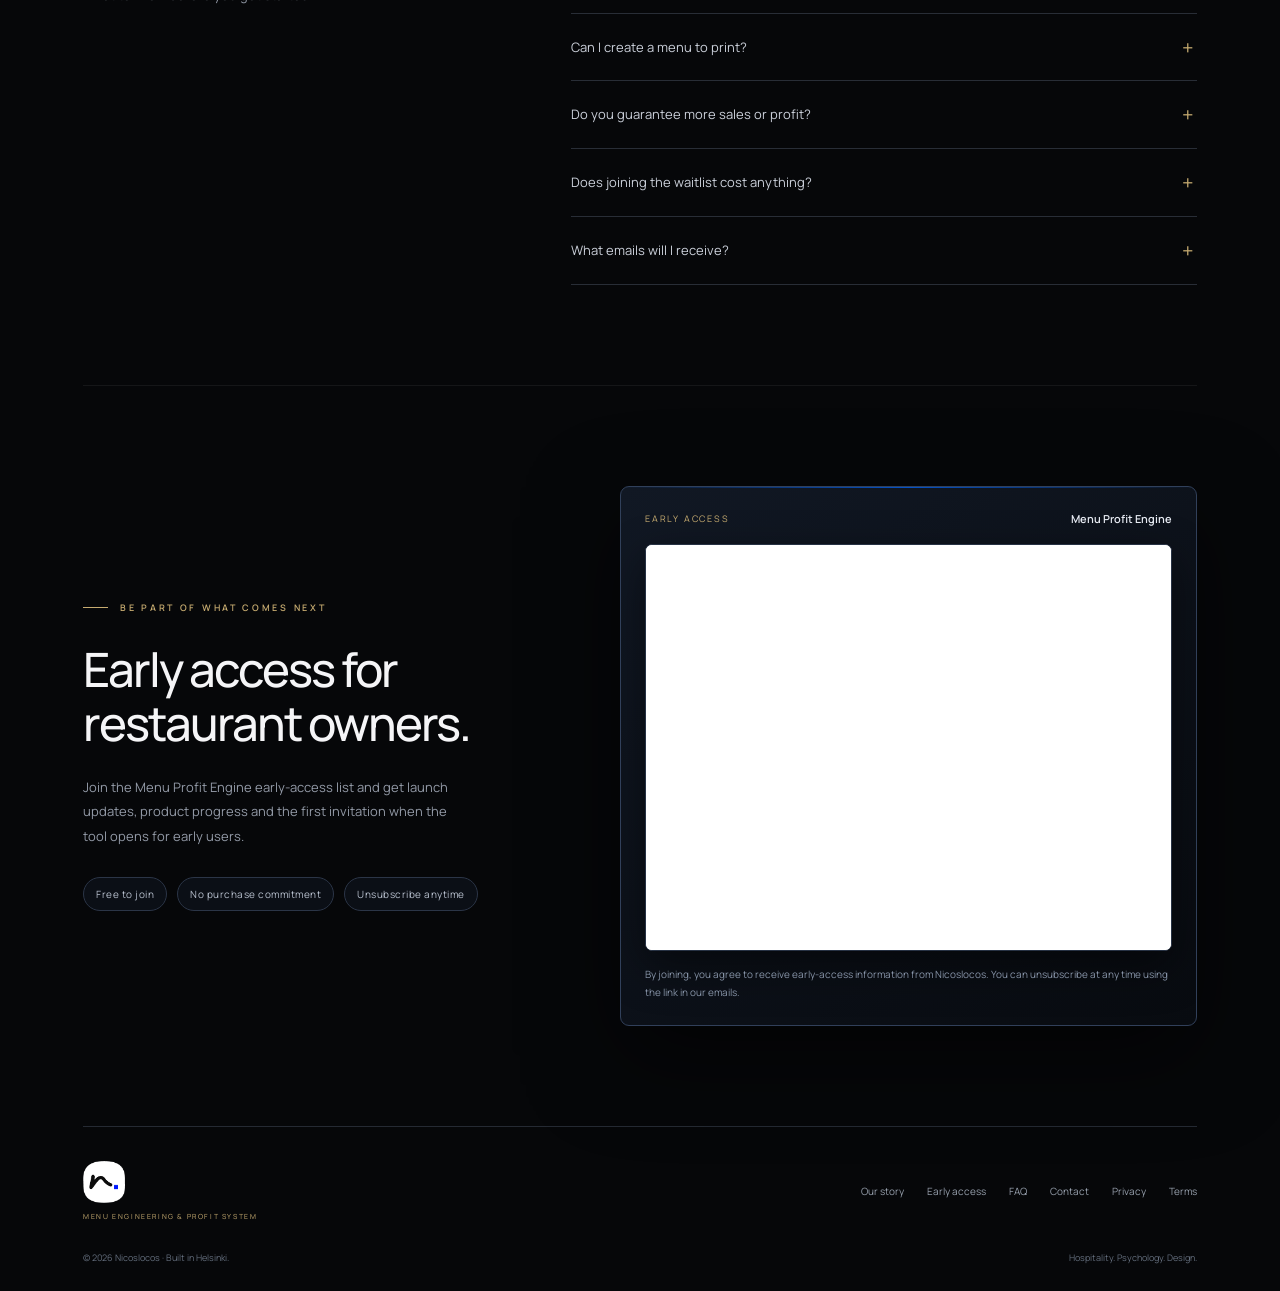
==== commit 8c6e10b1: "Update index.html" ====
--- a/index.html
+++ b/index.html
@@ -9,7 +9,7 @@
 @media(prefers-reduced-motion:reduce){html{scroll-behavior:auto}}
 
 .waitlist-section{position:relative}.waitlist-layout{display:grid;grid-template-columns:.82fr 1fr;gap:64px;align-items:center}.waitlist-copy h2{font-size:clamp(34px,3.7vw,55px);line-height:1.15;letter-spacing:-2px;font-weight:500;margin:0 0 24px}.waitlist-points{display:flex;flex-wrap:wrap;gap:10px;margin-top:28px}.waitlist-points span{border:1px solid #2b3547;background:#0b0f16;color:#b8c0ce;border-radius:999px;padding:9px 12px;font-size:10px;letter-spacing:.5px}.waitlist-panel{position:relative;overflow:hidden;padding:24px;background:linear-gradient(145deg,#111824,#080b10);border:1px solid #31405a;border-radius:9px;box-shadow:0 30px 90px #0008}.waitlist-panel:before{content:'';position:absolute;inset:0 0 auto;height:1px;background:linear-gradient(90deg,transparent,#0066ff,transparent);opacity:.75}.waitlist-panel-head{display:flex;justify-content:space-between;gap:16px;align-items:center;margin-bottom:18px}.waitlist-panel-head span{color:#c6ab70;font-size:9px;letter-spacing:1.8px}.waitlist-panel-head strong{font-size:11px;font-weight:600;color:#e7ebf3}.waitlist-frame{overflow:hidden;border:1px solid #273244;border-radius:7px;background:#fff;box-shadow:0 16px 45px #0007}.preview-warning{color:#c6ab70;font-size:9px;letter-spacing:1.5px;margin-bottom:25px}.form-small{font-size:10px!important;line-height:1.8!important;color:#8794a8!important;margin:14px 0 0}.inline-link{font:inherit;color:#a5c7ff;text-decoration:underline;background:none;border:0;padding:0;cursor:pointer}.legal-dialog{max-height:85vh;overflow-y:auto}.legal-dialog h3{font-size:15px;color:#d5bc87;margin-top:25px}.legal-dialog li{font-size:12px;color:#a1aabb;line-height:1.9}.legal-dialog a{color:#9fc1ff;text-decoration:underline}.legal-draft{padding:12px;border:1px solid #806b3d;color:#d8c08c!important;border-radius:4px}@media(max-width:900px){.waitlist-layout{grid-template-columns:1fr;gap:32px}}@media(max-width:760px){.waitlist-panel{padding:16px}.waitlist-frame iframe{height:430px}.waitlist-points{gap:8px}.waitlist-copy h2{letter-spacing:-1.5px}}
-</style><link rel="icon" type="image/png" href="logo-icon.png"></head><body><div class="page"><header><a class="brand" href="./" aria-label="Nicoslocos home">nicoslocos<span>.</span></a><nav aria-label="Main navigation"><a class="navlink" href="#difference">How it helps</a><a class="navlink" href="#waitlist">Early access</a><a class="outline" href="#waitlist">Get early access</a></nav></header><main class="hero"><div class="copy reveal"><div class="eyebrow">MENU PROFIT ENGINE</div><h1>A better menu.<br>A stronger<br><span>bottom line.</span></h1><p class="intro">Turn your menu into a smarter business tool. Find what needs improving. Understand your margins. Make every dish count.</p><div class="actions"><a class="primary" href="#waitlist">Get early access</a><button class="textbtn" id="explore"><span class="play" aria-hidden="true">▶</span> Explore the preview</button></div><p class="note">Built for restaurant owners. Early access is coming.</p></div><div class="device-area reveal" id="preview"><div class="laptop" id="laptop"><div class="camera"></div><div class="lid"><div class="screen"><div class="appbar"><div class="appbrand">NICOSLOCOS<small>MENU ARCHITECTURE & PROFIT SYSTEM</small></div><span class="sample">SAMPLE PREVIEW</span></div><div class="appcontent"><div class="appnav" aria-label="App preview"><button data-view="audit" aria-pressed="true">01 &nbsp; Menu audit</button><button data-view="profit" aria-pressed="false">02 &nbsp; Profit calculator</button></div><section id="audit"><div class="mini-label">YOUR MENU, UNDER THE MICROSCOPE</div><h2>Good food deserves a better menu.</h2><p class="mini-desc">A clearer picture of what works. A practical plan for what comes next.</p><div class="auditbox"><div class="score">62<small>/100</small></div><div><strong>Room to work harder.</strong><p>Your descriptions and price presentation<br>could do more to guide your guests.</p></div></div><div class="recommend"><b>01</b> Give your dishes a story <span>Descriptions</span></div><div class="recommend"><b>02</b> Let the dish lead. Then the price. <span>Presentation</span></div><p class="screenfoot">Illustrative menu audit · Example data</p></section><section id="profit" hidden><div class="mini-label">THE NUMBERS BEHIND YOUR MENU</div><h2>Know what every dish brings in.</h2><p class="mini-desc">Selling prices, ingredient costs and margins. All in one place.</p><div class="profitrow heading"><span>MENU ITEM</span><span>PRICE</span><span>COST</span><span>MARGIN</span></div><div class="profitrow"><span>Signature burger</span><span>18.00</span><span>5.40</span><span class="margin">70%</span></div><div class="profitrow"><span>Truffle fries</span><span>8.00</span><span>1.60</span><span class="margin">80%</span></div><div class="profitrow"><span>Grilled salmon</span><span>26.00</span><span>9.10</span><span class="margin">65%</span></div><div class="profit-summary"><strong>Better decisions start with clearer numbers.</strong><br>Review costs and pricing before changing your menu.</div><p class="screenfoot">Illustrative values · Margin before labour, overheads and tax adjustments</p></section></div></div></div><div class="base"></div></div><div class="caption"><i></i> Your menu. A new perspective.</div><div class="switcher" aria-label="Choose a preview"><button data-view="audit" aria-pressed="true">Menu audit</button><button data-view="profit" aria-pressed="false">Profit calculator</button></div></div></main><section class="journey" aria-labelledby="journey-title"><div class="journey-head scroll-animate"><div><div class="eyebrow">CLARITY, FROM THE FIRST UPLOAD</div><h2 id="journey-title">From menu to<br>better decisions.</h2></div><p>You know your restaurant. Get a fresh perspective on your menu — and a clearer view of the numbers behind it.</p></div><div class="steps"><article class="step scroll-animate"><span class="step-number">01 / UPLOAD</span><h3>Start with your menu.</h3><p>Upload a clear photo of your menu. Get an audit of its descriptions, layout and price presentation.</p><div class="step-visual" aria-hidden="true"><div class="paper"><b>MENU</b><i></i><i></i><i></i><i></i><div class="scan"></div></div></div></article><article class="step scroll-animate"><span class="step-number">02 / IMPROVE</span><h3>Make every word work.</h3><p>Review practical suggestions and refine your dish descriptions. Edit the wording to make it feel like your restaurant.</p><div class="step-visual"><div class="description-example"><small>EXAMPLE DESCRIPTION</small><strong>The signature burger</strong><p>Flame-grilled beef, aged cheddar<br>and house sauce in a toasted brioche bun.</p><span>18</span></div></div></article><article class="step scroll-animate"><span class="step-number">03 / UNDERSTAND</span><h3>See beyond the selling price.</h3><p>Add your ingredient costs to check margins. Include sales quantities to explore how your dishes perform.</p><div class="step-visual"><div class="margin-example"><div class="margin-top"><small>Example ingredient margin</small><strong>70%</strong></div><div class="margin-track" aria-hidden="true"><i></i></div><p>Selling price 18.00 · Ingredient cost 5.40<br>Contribution before other costs: 12.60</p></div></div></article></div><div class="journey-end"><p>Illustrative examples. Ingredient margins exclude labour, overheads and tax adjustments.</p><a href="#waitlist">Join the waitlist</a></div></section>
+</style><link rel="icon" type="image/png" href="logo-icon.png"><style>.website-header-logo{display:block;width:210px;height:auto}.brand{flex-shrink:0}@media(max-width:760px){.website-header-logo{width:170px}}@media(max-width:380px){.website-header-logo{width:145px}header nav{gap:8px}}</style></head><body><div class="page"><header><a class="brand" href="./" aria-label="Nicoslocos home"><img class="website-header-logo" src="www-nicoslocos-logo.png" width="644" height="93" alt="Nicoslocos"></a><nav aria-label="Main navigation"><a class="navlink" href="#difference">How it helps</a><a class="navlink" href="#waitlist">Early access</a><a class="outline" href="#waitlist">Get early access</a></nav></header><main class="hero"><div class="copy reveal"><div class="eyebrow">MENU PROFIT ENGINE</div><h1>A better menu.<br>A stronger<br><span>bottom line.</span></h1><p class="intro">Turn your menu into a smarter business tool. Find what needs improving. Understand your margins. Make every dish count.</p><div class="actions"><a class="primary" href="#waitlist">Get early access</a><button class="textbtn" id="explore"><span class="play" aria-hidden="true">▶</span> Explore the preview</button></div><p class="note">Built for restaurant owners. Early access is coming.</p></div><div class="device-area reveal" id="preview"><div class="laptop" id="laptop"><div class="camera"></div><div class="lid"><div class="screen"><div class="appbar"><div class="appbrand">NICOSLOCOS<small>MENU ARCHITECTURE & PROFIT SYSTEM</small></div><span class="sample">SAMPLE PREVIEW</span></div><div class="appcontent"><div class="appnav" aria-label="App preview"><button data-view="audit" aria-pressed="true">01 &nbsp; Menu audit</button><button data-view="profit" aria-pressed="false">02 &nbsp; Profit calculator</button></div><section id="audit"><div class="mini-label">YOUR MENU, UNDER THE MICROSCOPE</div><h2>Good food deserves a better menu.</h2><p class="mini-desc">A clearer picture of what works. A practical plan for what comes next.</p><div class="auditbox"><div class="score">62<small>/100</small></div><div><strong>Room to work harder.</strong><p>Your descriptions and price presentation<br>could do more to guide your guests.</p></div></div><div class="recommend"><b>01</b> Give your dishes a story <span>Descriptions</span></div><div class="recommend"><b>02</b> Let the dish lead. Then the price. <span>Presentation</span></div><p class="screenfoot">Illustrative menu audit · Example data</p></section><section id="profit" hidden><div class="mini-label">THE NUMBERS BEHIND YOUR MENU</div><h2>Know what every dish brings in.</h2><p class="mini-desc">Selling prices, ingredient costs and margins. All in one place.</p><div class="profitrow heading"><span>MENU ITEM</span><span>PRICE</span><span>COST</span><span>MARGIN</span></div><div class="profitrow"><span>Signature burger</span><span>18.00</span><span>5.40</span><span class="margin">70%</span></div><div class="profitrow"><span>Truffle fries</span><span>8.00</span><span>1.60</span><span class="margin">80%</span></div><div class="profitrow"><span>Grilled salmon</span><span>26.00</span><span>9.10</span><span class="margin">65%</span></div><div class="profit-summary"><strong>Better decisions start with clearer numbers.</strong><br>Review costs and pricing before changing your menu.</div><p class="screenfoot">Illustrative values · Margin before labour, overheads and tax adjustments</p></section></div></div></div><div class="base"></div></div><div class="caption"><i></i> Your menu. A new perspective.</div><div class="switcher" aria-label="Choose a preview"><button data-view="audit" aria-pressed="true">Menu audit</button><button data-view="profit" aria-pressed="false">Profit calculator</button></div></div></main><section class="journey" aria-labelledby="journey-title"><div class="journey-head scroll-animate"><div><div class="eyebrow">CLARITY, FROM THE FIRST UPLOAD</div><h2 id="journey-title">From menu to<br>better decisions.</h2></div><p>You know your restaurant. Get a fresh perspective on your menu — and a clearer view of the numbers behind it.</p></div><div class="steps"><article class="step scroll-animate"><span class="step-number">01 / UPLOAD</span><h3>Start with your menu.</h3><p>Upload a clear photo of your menu. Get an audit of its descriptions, layout and price presentation.</p><div class="step-visual" aria-hidden="true"><div class="paper"><b>MENU</b><i></i><i></i><i></i><i></i><div class="scan"></div></div></div></article><article class="step scroll-animate"><span class="step-number">02 / IMPROVE</span><h3>Make every word work.</h3><p>Review practical suggestions and refine your dish descriptions. Edit the wording to make it feel like your restaurant.</p><div class="step-visual"><div class="description-example"><small>EXAMPLE DESCRIPTION</small><strong>The signature burger</strong><p>Flame-grilled beef, aged cheddar<br>and house sauce in a toasted brioche bun.</p><span>18</span></div></div></article><article class="step scroll-animate"><span class="step-number">03 / UNDERSTAND</span><h3>See beyond the selling price.</h3><p>Add your ingredient costs to check margins. Include sales quantities to explore how your dishes perform.</p><div class="step-visual"><div class="margin-example"><div class="margin-top"><small>Example ingredient margin</small><strong>70%</strong></div><div class="margin-track" aria-hidden="true"><i></i></div><p>Selling price 18.00 · Ingredient cost 5.40<br>Contribution before other costs: 12.60</p></div></div></article></div><div class="journey-end"><p>Illustrative examples. Ingredient margins exclude labour, overheads and tax adjustments.</p><a href="#waitlist">Join the waitlist</a></div></section>
 <section class="section" id="difference" aria-labelledby="difference-title"><div class="two-col"><div class="scroll-animate"><div class="eyebrow">SMALL DETAILS. CLEARER CHOICES.</div><h2 id="difference-title">Same dish.<br>A better first impression.</h2><p class="section-intro">Your guests taste a dish with their imagination first. Show them what makes it worth ordering.</p><div class="compare-toggle" aria-label="Compare menu descriptions"><button id="before-btn" aria-pressed="false" aria-controls="menu-example">Before</button><button id="after-btn" aria-pressed="true" aria-controls="menu-example">After</button></div><div class="change-note" aria-live="polite"><strong id="change-title">Give the dish a story.</strong><p id="change-copy">Specific ingredients and a clear description come first. The price follows, so guests meet the dish before the number.</p></div></div><div class="scroll-animate"><div class="comparison-sheet" id="menu-example" aria-live="polite"><div class="restaurant">THE CORNER KITCHEN</div><div class="menu-category">FROM THE GRILL</div><div id="dish-content"><div class="dish-title">The signature burger</div><p>Flame-grilled beef, aged cheddar, crisp lettuce and house sauce in a toasted brioche bun. Served with fries.</p><div class="dish-price">18</div></div></div><p class="sample-caption">Illustrative example · Same ingredients and price in both versions. No sales increase is implied.</p></div></div></section>
 <section class="section story" id="about" aria-labelledby="about-title"><div class="two-col"><div class="scroll-animate"><div class="eyebrow">BUILT FROM EXPERIENCE</div><h2 id="about-title">Hospitality first.<br>Technology with purpose.</h2><p class="story-quote" style="font-size:clamp(25px,2.8vw,39px);line-height:1.5;color:#d6d9e1">A menu should work as hard as <em>the people behind it.</em></p><div class="founder"><div class="founder-mark" aria-hidden="true">n.</div><div><strong>Nico Ristaniemi</strong><span>Founder of Nicoslocos · Helsinki, Finland</span></div></div><p class="sample-caption">The idea behind Nicoslocos</p></div><div class="story-copy scroll-animate"><p>Nicoslocos brings together my experience in hospitality and graphic design. I know the work behind a service — and how much thought goes into every dish, every price and every guest experience.</p><p>I’m building Menu Profit Engine to make menu expertise easier to put into practice. Clearer descriptions. More considered design. A better understanding of the numbers.</p><p>AI helps with the analysis. You bring the knowledge of your restaurant and make the final decisions.</p><div class="expertise"><span>HOSPITALITY</span><span>MENU PSYCHOLOGY</span><span>DESIGN</span></div></div></div></section>
 
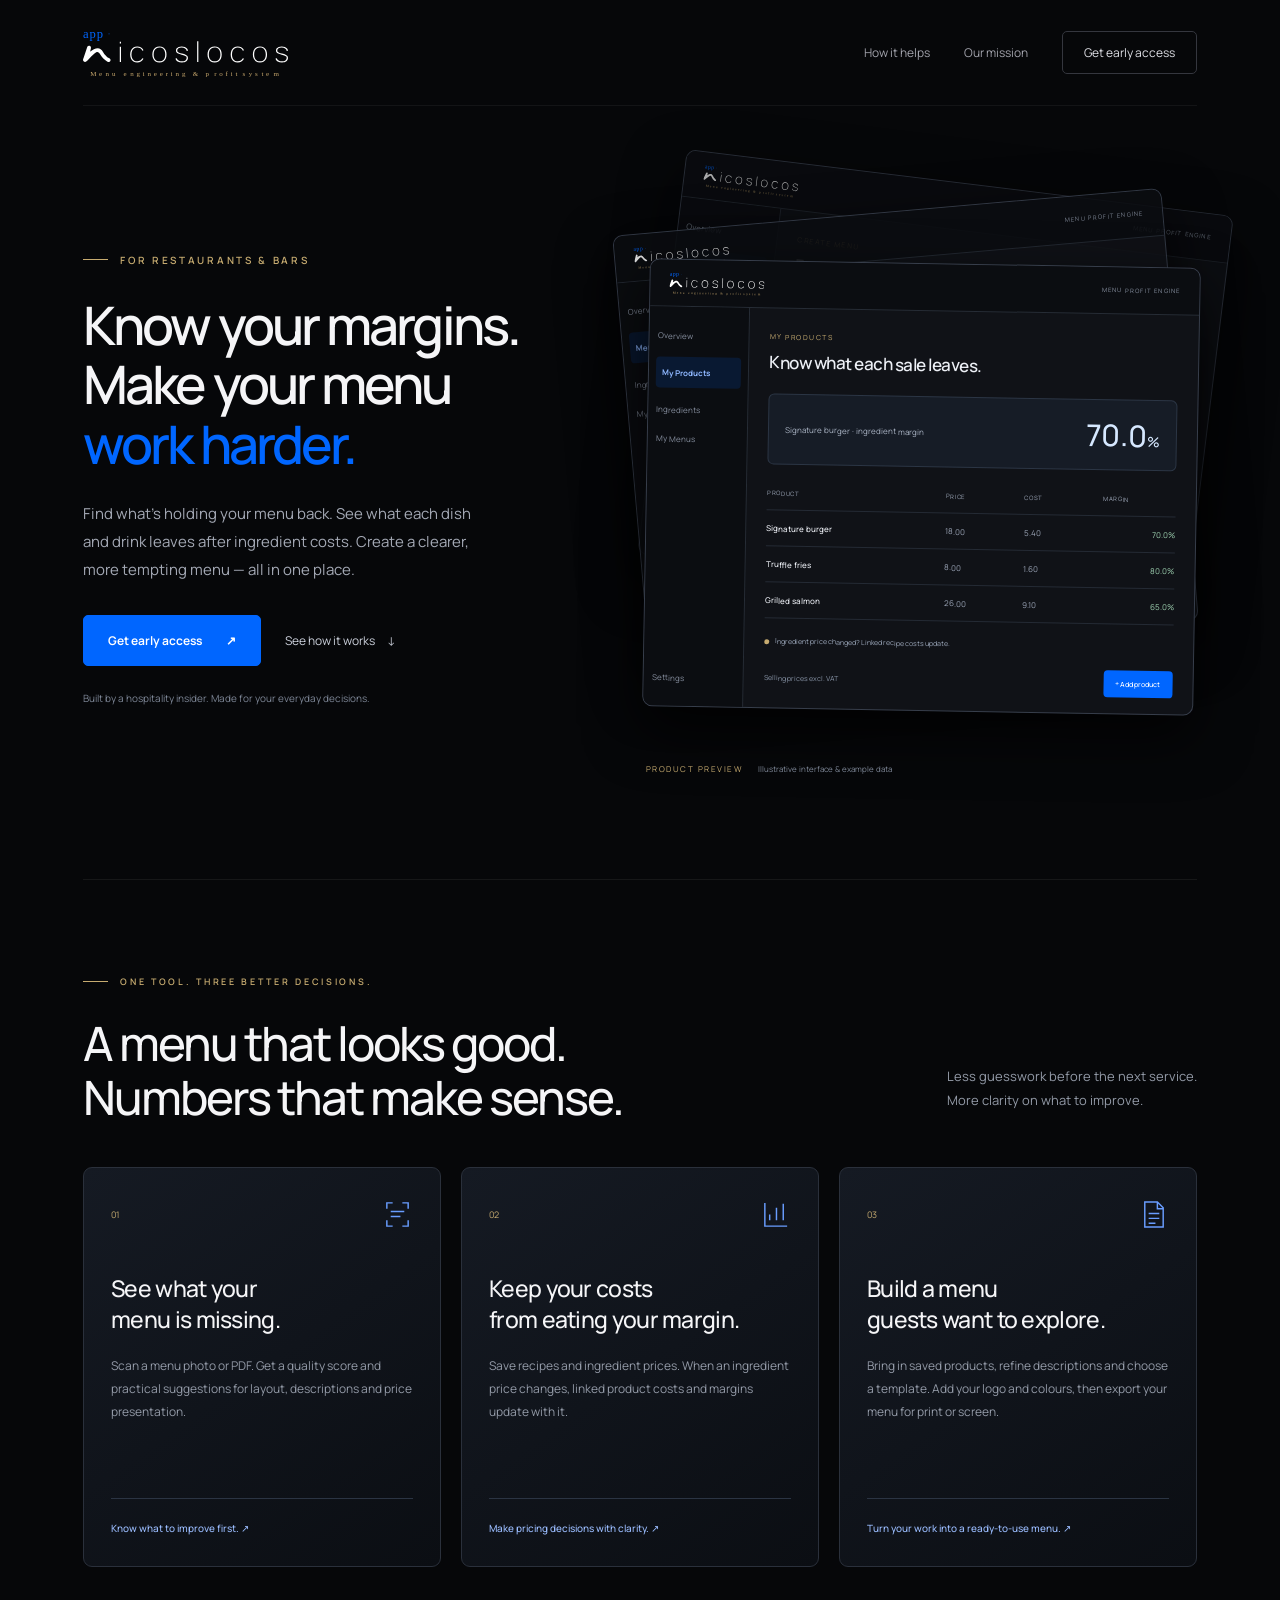
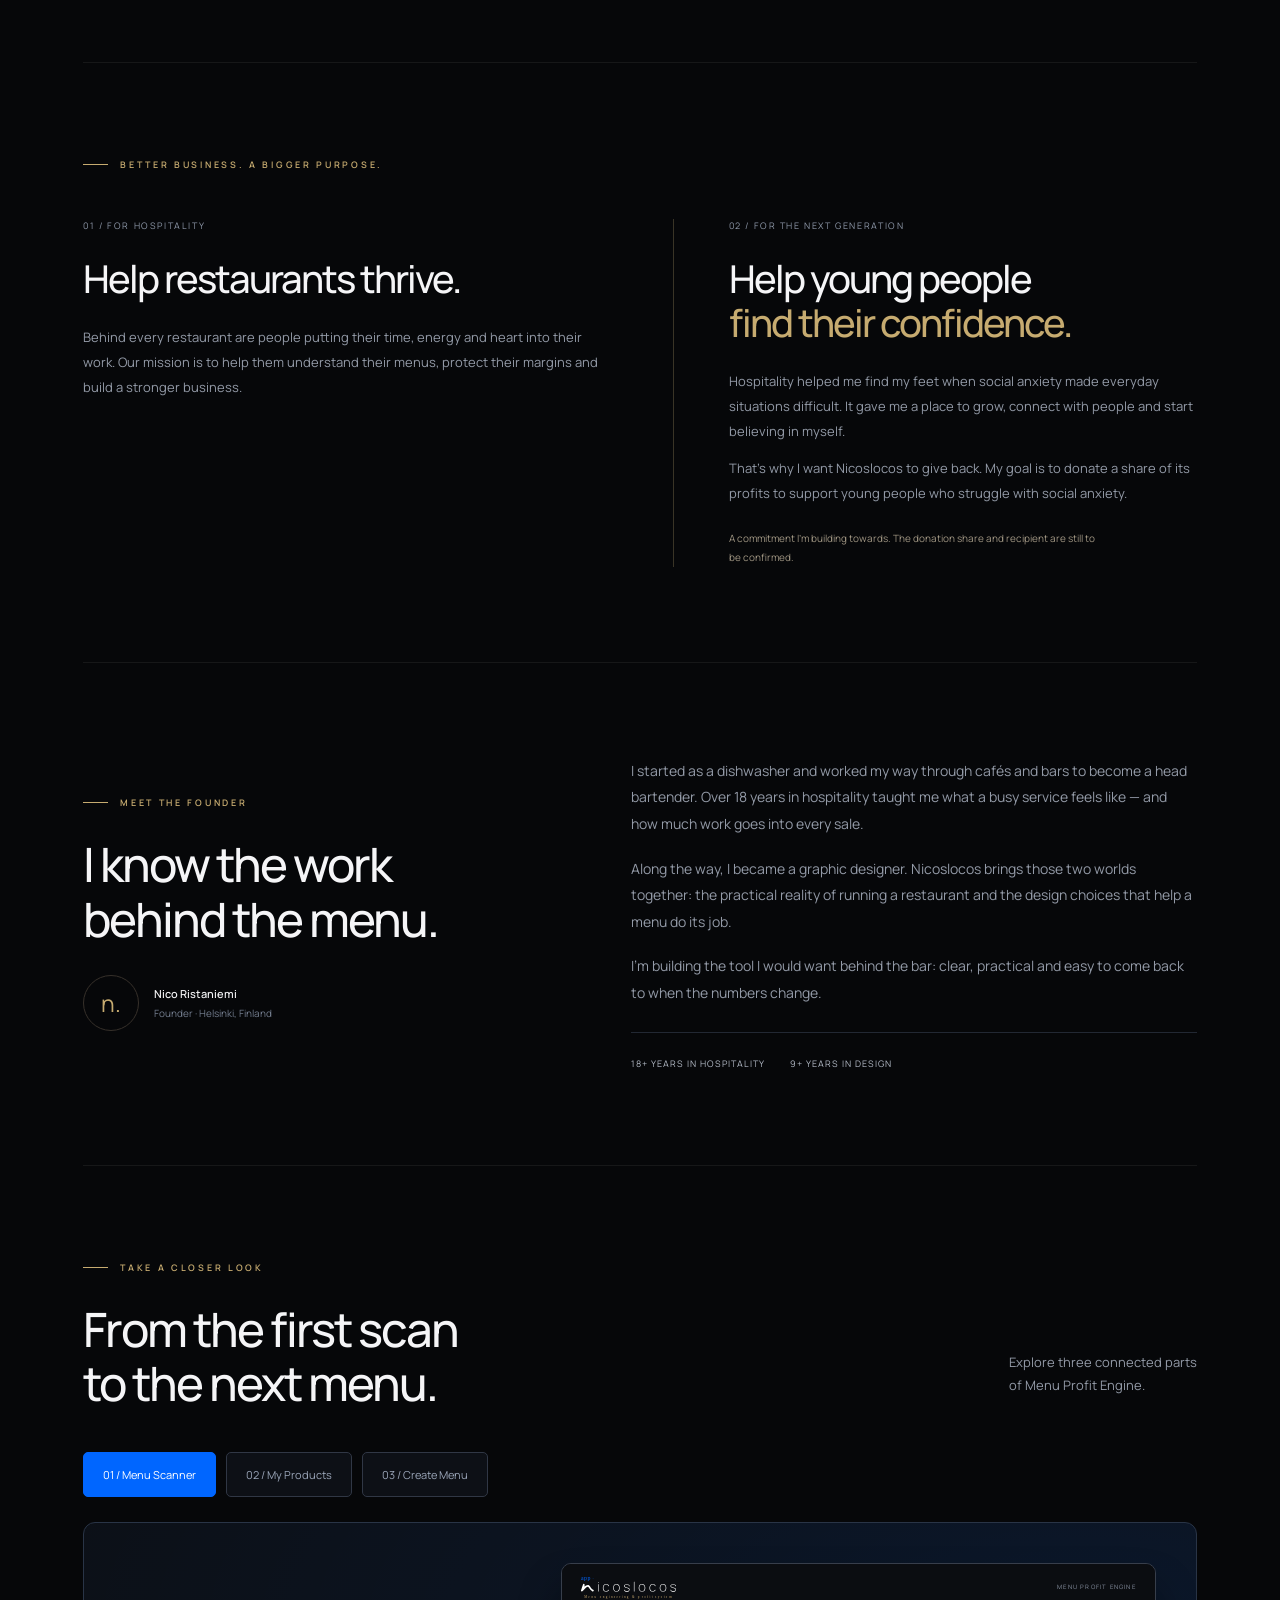
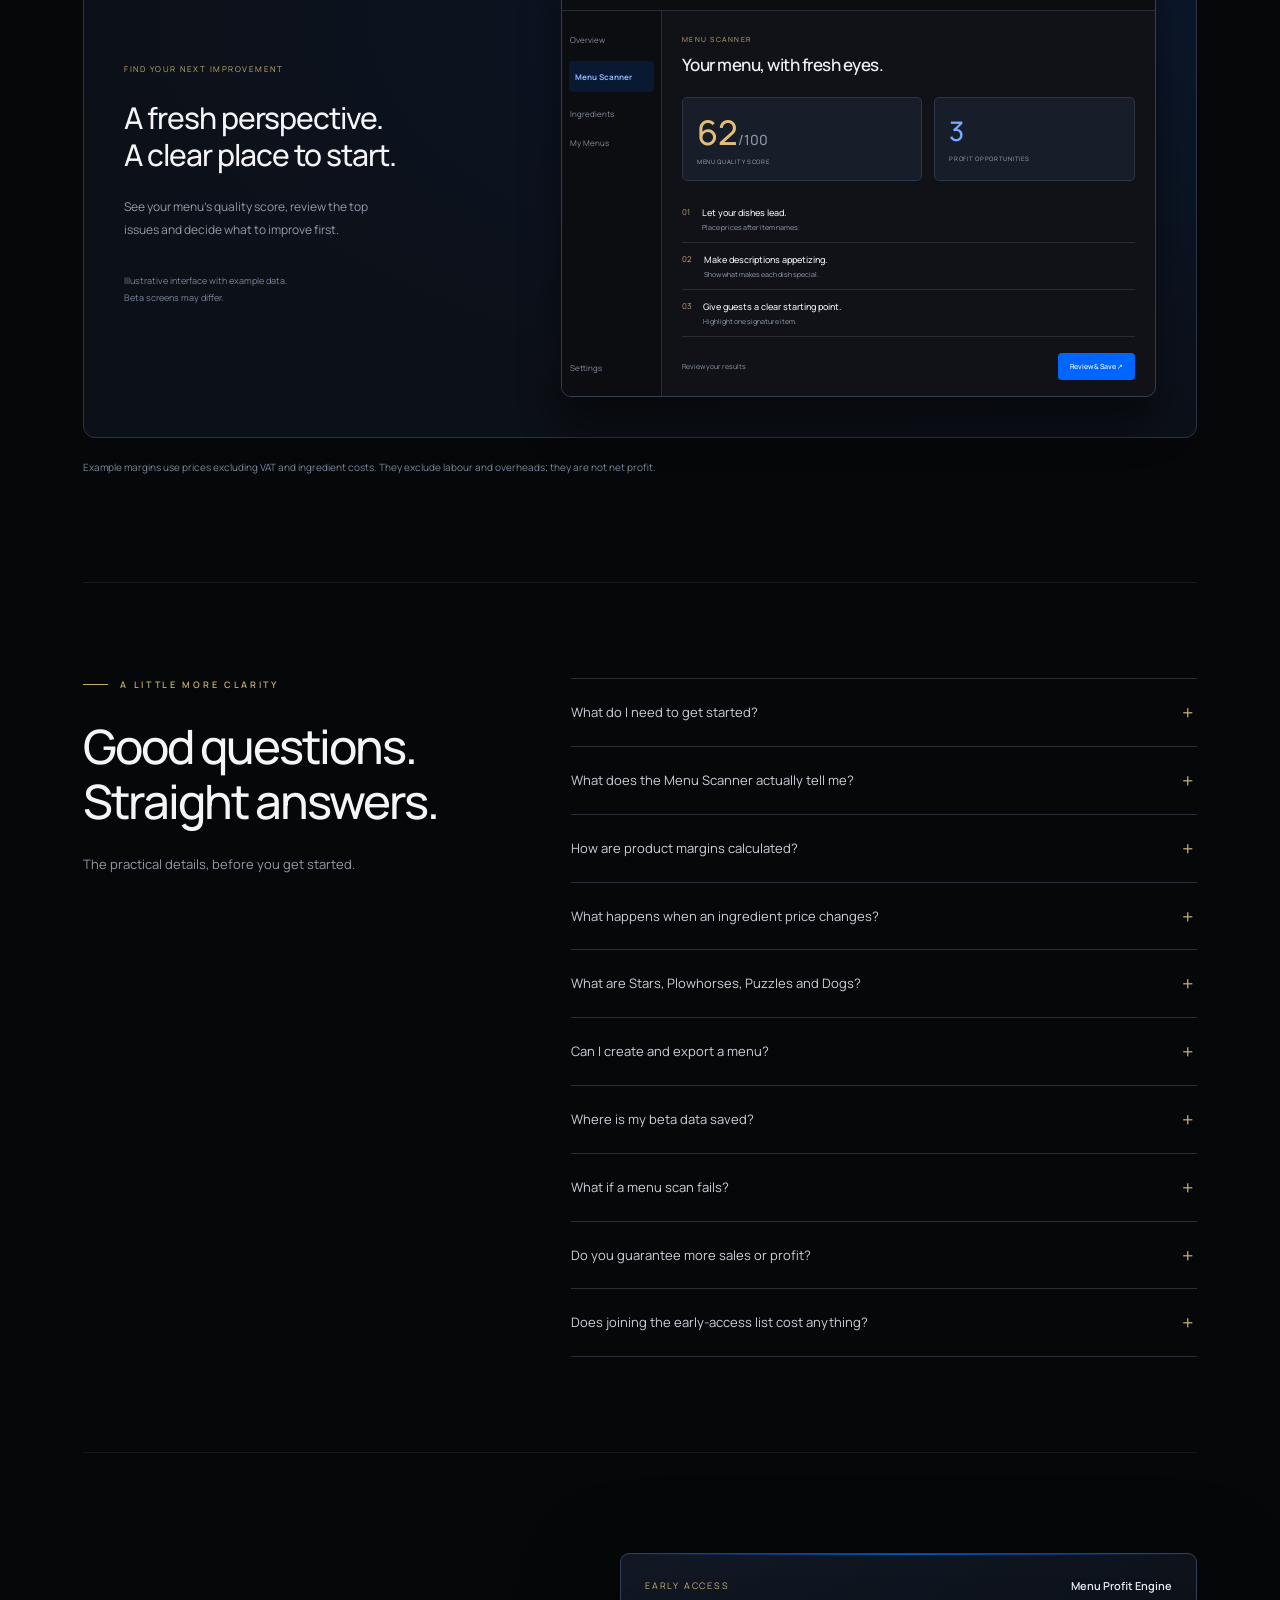
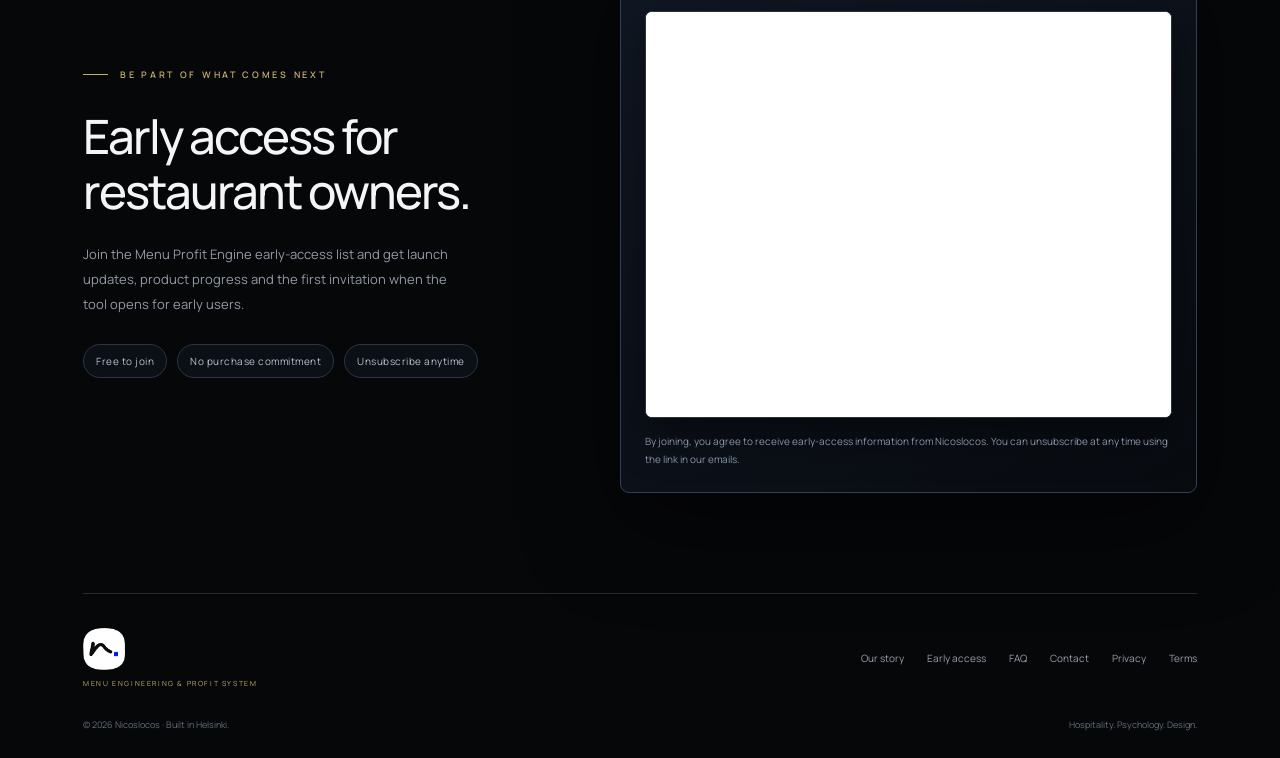
==== commit 4b162d5a: "Add files via upload" ====
--- a/index.html
+++ b/index.html
@@ -1,4 +1,4 @@
-<!doctype html><html lang="en"><head><meta charset="utf-8"><meta name="viewport" content="width=device-width,initial-scale=1"><title>Nicoslocos — A more profitable menu starts here.</title><meta name="description" content="Menu expertise, powered by AI. Discover clearer descriptions, smarter presentation and the numbers behind your dishes with Nicoslocos Menu Profit Engine."><link rel="preconnect" href="https://fonts.googleapis.com"><link rel="preconnect" href="https://fonts.gstatic.com" crossorigin><link href="https://fonts.googleapis.com/css2?family=Manrope:wght@400;450;500;550;600;650;700;750;800&display=swap" rel="stylesheet"><style>
+<!doctype html><html lang="en"><head><meta charset="utf-8"><meta name="viewport" content="width=device-width,initial-scale=1"><title>Nicoslocos — Know your margins. Make your menu work harder.</title><meta name="description" content="Spot menu weaknesses, track ingredient costs and margins, and create clearer menus. Nicoslocos Menu Profit Engine is built for restaurants and bars."><link rel="preconnect" href="https://fonts.googleapis.com"><link rel="preconnect" href="https://fonts.gstatic.com" crossorigin><link href="https://fonts.googleapis.com/css2?family=Manrope:wght@400;450;500;550;600;650;700;750;800&display=swap" rel="stylesheet"><style>
 :root{color-scheme:dark;--blue:#0066ff;--gold:#c6ab70;--muted:#91949e}*{box-sizing:border-box}body{margin:0;background:#060709;color:#f5f5f7;font-family:Manrope,Arial,sans-serif;-webkit-font-smoothing:antialiased}button,a{-webkit-tap-highlight-color:transparent}a{color:inherit;text-decoration:none}button{font:inherit;cursor:pointer}button:focus-visible,a:focus-visible{outline:2px solid var(--gold);outline-offset:6px}.page{max-width:1600px;margin:auto;padding:0 6.5%;overflow:hidden}header{height:113px;display:flex;align-items:center;justify-content:space-between;border-bottom:1px solid #ffffff0d}.brand{font-size:22px;font-weight:650;letter-spacing:-1px}.brand span{color:var(--blue)}.footer-icon{display:block;width:42px;height:42px;object-fit:contain}.brand span{color:var(--blue)}nav{display:flex;align-items:center;gap:34px;font-size:12px;color:#a2a3ac}.navlink{transition:color .2s}.navlink:hover{color:white}.outline{padding:12px 21px;border:1px solid #34363e;border-radius:5px;color:#dedfe5}.hero{position:relative;min-height:690px;display:grid;grid-template-columns:1fr 1.13fr;align-items:center;gap:42px;padding:74px 0 88px}.copy{position:relative;z-index:2}.eyebrow{font-size:10px;font-weight:600;letter-spacing:2.7px;color:var(--gold);display:flex;gap:12px;align-items:center;margin-bottom:28px}.eyebrow:before{content:'';height:1px;width:25px;background:var(--gold)}h1{font-weight:500;font-size:clamp(44px,4.7vw,72px);line-height:1.095;letter-spacing:-3.8px;margin:0 0 27px}h1 span{color:var(--blue)}.intro{font-size:14px;line-height:1.9;max-width:350px;color:#999da8;margin:0 0 32px}.actions{display:flex;gap:25px;align-items:center}.primary{display:inline-flex;justify-content:center;align-items:center;background:var(--blue);border:1px solid var(--blue);padding:16px 24px;border-radius:5px;color:#fff;font-size:12px;font-weight:650;transition:background .2s,transform .2s,box-shadow .2s}.primary:hover{background:#237bff;transform:translateY(-2px);box-shadow:0 8px 30px #0066ff25}.textbtn{border:0;background:none;padding:12px 0;color:#c4c6ce;font-size:12px;display:flex;align-items:center;gap:9px}.play{height:20px;width:20px;border:1px solid #666873;border-radius:50%;display:grid;place-items:center;font-size:8px}.note{font-size:10px;color:#686d78;margin-top:17px}.device-area{position:relative;perspective:1200px;min-width:0}.device-area:before{content:'';position:absolute;inset:10% -15% -20%;background:radial-gradient(ellipse,#0066ff19,transparent 65%);pointer-events:none}.laptop{position:relative;transform:rotateY(-8deg) rotateX(5deg);transition:transform .5s ease;will-change:transform}.lid{background:linear-gradient(130deg,#666971,#17191f 18%,#45474c 90%,#858890);border-radius:16px 16px 5px 5px;padding:7px;box-shadow:0 30px 70px #0008}.screen{background:#090b10;border:8px solid #07080a;border-top:19px solid #07080a;border-bottom:14px solid #07080a;border-radius:11px 11px 2px 2px;position:relative;overflow:hidden;aspect-ratio:1.52}.camera{position:absolute;width:4px;height:4px;border-radius:50%;background:#292b32;top:13px;left:50%;z-index:1}.base{height:14px;background:linear-gradient(#979ba3,#46494e 25%,#15171b 85%);width:112%;margin-left:-6%;border-radius:2px 2px 50% 50%/2px 2px 12px 12px;box-shadow:0 22px 35px #000}.base:before{content:'';display:block;width:17%;height:5px;background:#373a40;margin:auto;border-radius:0 0 7px 7px}.appbar{height:38px;border-bottom:1px solid #202430;display:flex;justify-content:space-between;align-items:center;padding:0 16px}.appbrand{font-size:9px;letter-spacing:2px}.appbrand small{display:block;font-size:4px;letter-spacing:1.15px;color:var(--gold);margin-top:3px}.sample{font-size:5px;letter-spacing:1px;color:#a8aab5;border:1px solid #30343d;padding:4px 5px;border-radius:3px}.appcontent{padding:15px 19px}.appnav{display:flex;gap:4px;border-bottom:1px solid #212633;padding-bottom:9px;margin-bottom:15px}.appnav button{border:0;background:none;font-size:6px;color:#979ba8;padding:6px 8px;border-radius:4px}.appnav button[aria-pressed=true]{background:#0066ff;color:white}.mini-label{color:var(--gold);font-size:5px;letter-spacing:1.3px;text-transform:uppercase}.appcontent h2{font-size:15px;letter-spacing:-.6px;font-weight:600;margin:7px 0 6px}.mini-desc{color:#858b9a;font-size:6px;line-height:1.7;margin:0 0 16px}.auditbox{border:1px solid #252c3d;background:#101520;border-radius:7px;padding:13px;display:flex;align-items:center;gap:15px}.score{border:3px solid #0066ff;border-right-color:#25324e;border-radius:50%;width:60px;height:60px;display:flex;align-items:center;justify-content:center;flex-shrink:0;font-size:20px;color:#fff}.score small{font-size:6px;color:#7f8798;margin-top:11px}.auditbox strong{font-size:9px;font-weight:550}.auditbox p{font-size:6px;line-height:1.8;color:#9199a9;margin:5px 0 0}.recommend{margin-top:9px;padding:11px 12px;border:1px solid #282b34;border-radius:5px;display:flex;align-items:center;gap:10px;font-size:7px;color:#c8cbd4}.recommend b{color:var(--gold);font-size:8px;font-weight:500}.recommend span{margin-left:auto;color:#7588b2;font-size:6px}.screenfoot{font-size:5px;color:#646c7e;margin-top:11px}.caption{position:relative;display:flex;align-items:center;justify-content:center;gap:12px;margin-top:34px;font-size:9px;color:#6c7382;letter-spacing:.3px}.caption i{width:4px;height:4px;background:var(--gold);border-radius:50%}.switcher{display:flex;justify-content:center;gap:18px;margin-top:13px}.switcher button{border:0;border-bottom:1px solid transparent;background:none;color:#787d88;padding:7px 0;font-size:10px}.switcher button[aria-pressed=true]{color:#d7d9e0;border-color:var(--gold)}.bottom{border-top:1px solid #ffffff0e;display:flex;justify-content:space-between;gap:20px;align-items:center;padding:27px 0 32px;color:#727782;font-size:10px}.bottom strong{color:#bcbfc6;font-weight:500}.disciplines{display:flex;gap:22px;font-size:9px;letter-spacing:1.6px;text-transform:uppercase}.disciplines span+span:before{content:'·';margin-right:22px;color:var(--gold)}.profitrow{display:grid;grid-template-columns:2fr 1fr 1fr 1fr;padding:11px 5px;border-bottom:1px solid #222837;font-size:7px;gap:6px}.profitrow.heading{font-size:5px;color:#858c9c;padding-top:4px}.profitrow .margin{color:var(--gold)}.profit-summary{padding:13px;background:#101520;border:1px solid #293247;border-radius:6px;font-size:7px;line-height:1.8;margin-top:13px;color:#acb4c5}.profit-summary strong{color:#d4b879;font-size:8px}.reveal{animation:enter .95s ease both}.device-area.reveal{animation-delay:.16s}.bottom.reveal{animation-delay:.28s}@keyframes enter{from{opacity:0;transform:translateY(20px)}to{opacity:1;transform:translateY(0)}}[hidden]{display:none!important}@media(min-width:1500px){.hero{min-height:760px}.screen{aspect-ratio:1.6}.appcontent{padding:23px}.appcontent h2{font-size:19px}.appbar{height:45px}.appnav button{font-size:8px}.recommend{padding:15px;font-size:8px}}@media(max-width:1000px){.page{padding:0 6%}.hero{gap:30px;min-height:630px}h1{font-size:52px;letter-spacing:-2.8px}.intro{font-size:13px}.actions{gap:18px}.screen{aspect-ratio:1.38}.appcontent{padding:11px}.appcontent h2{font-size:13px}.recommend{padding:9px 7px}.auditbox{padding:9px;gap:9px}.score{width:48px;height:48px}.disciplines{gap:12px}.disciplines span+span:before{margin-right:12px}}@media(max-width:760px){header{height:85px}.brand{font-size:21px}nav{gap:15px}.navlink{display:none}.outline{font-size:10px;padding:10px 14px}.hero{grid-template-columns:1fr;padding:53px 0 42px;gap:49px;min-height:0}.eyebrow{font-size:9px;margin-bottom:23px}h1{font-size:clamp(45px,10vw,68px);letter-spacing:-2.6px}.intro{font-size:13px;max-width:350px;margin-bottom:25px}.device-area{width:92%;margin:auto}.laptop{transform:rotateY(-4deg) rotateX(3deg)}.screen{aspect-ratio:1.5}.appcontent{padding:13px 15px}.caption{margin-top:25px}.bottom{align-items:flex-start;flex-direction:column;gap:16px;font-size:9px}.disciplines{font-size:8px}.primary{padding:15px 21px}.textbtn{font-size:11px}}@media(prefers-reduced-motion:reduce){*,*:before{animation:none!important;transition:none!important}.laptop{transform:none!important}}
 
 .journey{padding:100px 0 90px;border-top:1px solid #ffffff0e}.journey-head{display:flex;justify-content:space-between;align-items:end;gap:40px;margin-bottom:58px}.journey h2{font-size:clamp(32px,3.6vw,52px);font-weight:500;line-height:1.17;letter-spacing:-2px;margin:0}.journey-head>p{max-width:300px;font-size:13px;line-height:1.85;color:#91949e;margin:0}.steps{display:grid;grid-template-columns:repeat(3,1fr);gap:36px}.step{border-top:1px solid #2b2e36;padding-top:23px}.step-number{color:var(--gold);font-size:11px;letter-spacing:2px}.step h3{font-size:21px;font-weight:500;letter-spacing:-.7px;margin:20px 0 13px}.step>p{font-size:12px;line-height:1.9;color:#91949e;max-width:310px;min-height:69px}.step-visual{height:164px;display:flex;align-items:center;justify-content:center;margin:27px 0 0;background:linear-gradient(140deg,#11151e,#090b10);border:1px solid #1b202b;border-radius:8px;position:relative;overflow:hidden}.paper{width:75px;height:105px;border:1px solid #4b5363;background:#171e2b;padding:15px 12px;position:relative;border-radius:3px;transform:rotate(-7deg)}.paper b{font-size:7px;letter-spacing:2px;font-weight:500;color:#d1c2a1;display:block;text-align:center;margin-bottom:14px}.paper i{height:2px;background:#465064;width:100%;display:block;margin:9px 0}.paper i:nth-child(3){width:65%}.scan{height:1px;background:#3988ff;box-shadow:0 0 13px #0066ff;position:absolute;left:-15px;right:-15px;top:50%;animation:scanDemo 5s ease-in-out infinite alternate}@keyframes scanDemo{from{top:20%}to{top:80%}}.description-example{width:84%;font-size:10px;line-height:1.9}.description-example small{color:#8092b5;font-size:8px;letter-spacing:1.2px;display:block;margin-bottom:10px}.description-example strong{display:block;font-weight:550;color:#e3e5eb}.description-example p{color:#969faf;margin:3px 0}.description-example span{color:var(--gold);font-size:10px}.margin-example{width:80%}.margin-example small{color:#949caa;font-size:9px}.margin-top{display:flex;justify-content:space-between;align-items:center;margin-bottom:16px}.margin-top strong{color:var(--gold);font-size:24px;font-weight:450}.margin-track{height:4px;background:#252b38;border-radius:3px}.margin-track i{display:block;height:100%;width:70%;background:var(--blue);border-radius:3px}.margin-example p{color:#788394;font-size:8px;line-height:1.7;margin:13px 0 0}.journey-end{display:flex;align-items:center;justify-content:space-between;margin-top:45px;gap:25px}.journey-end p{color:#656c79;font-size:9px;line-height:1.8;max-width:550px}.journey-end a{font-size:12px;color:#d2d6df;border-bottom:1px solid var(--gold);padding-bottom:7px;white-space:nowrap}.scroll-animate{transition:opacity .8s ease,transform .8s ease}.scroll-animate.waiting{opacity:0;transform:translateY(24px)}@media(max-width:760px){.journey{padding:57px 0 44px}.journey-head{flex-direction:column;align-items:start;gap:22px;margin-bottom:34px}.journey-head>p{max-width:340px}.steps{grid-template-columns:1fr;gap:33px}.step>p{max-width:100%;min-height:0}.step-visual{margin-top:20px;height:170px}.journey-end{flex-direction:column;align-items:start;margin-top:27px}.journey h2{letter-spacing:-1.5px}.step h3{margin-top:15px}}
@@ -9,23 +9,38 @@
 @media(prefers-reduced-motion:reduce){html{scroll-behavior:auto}}
 
 .waitlist-section{position:relative}.waitlist-layout{display:grid;grid-template-columns:.82fr 1fr;gap:64px;align-items:center}.waitlist-copy h2{font-size:clamp(34px,3.7vw,55px);line-height:1.15;letter-spacing:-2px;font-weight:500;margin:0 0 24px}.waitlist-points{display:flex;flex-wrap:wrap;gap:10px;margin-top:28px}.waitlist-points span{border:1px solid #2b3547;background:#0b0f16;color:#b8c0ce;border-radius:999px;padding:9px 12px;font-size:10px;letter-spacing:.5px}.waitlist-panel{position:relative;overflow:hidden;padding:24px;background:linear-gradient(145deg,#111824,#080b10);border:1px solid #31405a;border-radius:9px;box-shadow:0 30px 90px #0008}.waitlist-panel:before{content:'';position:absolute;inset:0 0 auto;height:1px;background:linear-gradient(90deg,transparent,#0066ff,transparent);opacity:.75}.waitlist-panel-head{display:flex;justify-content:space-between;gap:16px;align-items:center;margin-bottom:18px}.waitlist-panel-head span{color:#c6ab70;font-size:9px;letter-spacing:1.8px}.waitlist-panel-head strong{font-size:11px;font-weight:600;color:#e7ebf3}.waitlist-frame{overflow:hidden;border:1px solid #273244;border-radius:7px;background:#fff;box-shadow:0 16px 45px #0007}.preview-warning{color:#c6ab70;font-size:9px;letter-spacing:1.5px;margin-bottom:25px}.form-small{font-size:10px!important;line-height:1.8!important;color:#8794a8!important;margin:14px 0 0}.inline-link{font:inherit;color:#a5c7ff;text-decoration:underline;background:none;border:0;padding:0;cursor:pointer}.legal-dialog{max-height:85vh;overflow-y:auto}.legal-dialog h3{font-size:15px;color:#d5bc87;margin-top:25px}.legal-dialog li{font-size:12px;color:#a1aabb;line-height:1.9}.legal-dialog a{color:#9fc1ff;text-decoration:underline}.legal-draft{padding:12px;border:1px solid #806b3d;color:#d8c08c!important;border-radius:4px}@media(max-width:900px){.waitlist-layout{grid-template-columns:1fr;gap:32px}}@media(max-width:760px){.waitlist-panel{padding:16px}.waitlist-frame iframe{height:430px}.waitlist-points{gap:8px}.waitlist-copy h2{letter-spacing:-1.5px}}
-</style><link rel="icon" type="image/png" href="logo-icon.png"><style>.website-header-logo{display:block;width:210px;height:auto}.brand{flex-shrink:0}@media(max-width:760px){.website-header-logo{width:170px}}@media(max-width:380px){.website-header-logo{width:145px}header nav{gap:8px}}</style></head><body><div class="page"><header><a class="brand" href="./" aria-label="Nicoslocos home"><img class="website-header-logo" src="www-nicoslocos-logo.png" width="644" height="93" alt="Nicoslocos"></a><nav aria-label="Main navigation"><a class="navlink" href="#difference">How it helps</a><a class="navlink" href="#waitlist">Early access</a><a class="outline" href="#waitlist">Get early access</a></nav></header><main class="hero"><div class="copy reveal"><div class="eyebrow">MENU PROFIT ENGINE</div><h1>A better menu.<br>A stronger<br><span>bottom line.</span></h1><p class="intro">Turn your menu into a smarter business tool. Find what needs improving. Understand your margins. Make every dish count.</p><div class="actions"><a class="primary" href="#waitlist">Get early access</a><button class="textbtn" id="explore"><span class="play" aria-hidden="true">▶</span> Explore the preview</button></div><p class="note">Built for restaurant owners. Early access is coming.</p></div><div class="device-area reveal" id="preview"><div class="laptop" id="laptop"><div class="camera"></div><div class="lid"><div class="screen"><div class="appbar"><div class="appbrand">NICOSLOCOS<small>MENU ARCHITECTURE & PROFIT SYSTEM</small></div><span class="sample">SAMPLE PREVIEW</span></div><div class="appcontent"><div class="appnav" aria-label="App preview"><button data-view="audit" aria-pressed="true">01 &nbsp; Menu audit</button><button data-view="profit" aria-pressed="false">02 &nbsp; Profit calculator</button></div><section id="audit"><div class="mini-label">YOUR MENU, UNDER THE MICROSCOPE</div><h2>Good food deserves a better menu.</h2><p class="mini-desc">A clearer picture of what works. A practical plan for what comes next.</p><div class="auditbox"><div class="score">62<small>/100</small></div><div><strong>Room to work harder.</strong><p>Your descriptions and price presentation<br>could do more to guide your guests.</p></div></div><div class="recommend"><b>01</b> Give your dishes a story <span>Descriptions</span></div><div class="recommend"><b>02</b> Let the dish lead. Then the price. <span>Presentation</span></div><p class="screenfoot">Illustrative menu audit · Example data</p></section><section id="profit" hidden><div class="mini-label">THE NUMBERS BEHIND YOUR MENU</div><h2>Know what every dish brings in.</h2><p class="mini-desc">Selling prices, ingredient costs and margins. All in one place.</p><div class="profitrow heading"><span>MENU ITEM</span><span>PRICE</span><span>COST</span><span>MARGIN</span></div><div class="profitrow"><span>Signature burger</span><span>18.00</span><span>5.40</span><span class="margin">70%</span></div><div class="profitrow"><span>Truffle fries</span><span>8.00</span><span>1.60</span><span class="margin">80%</span></div><div class="profitrow"><span>Grilled salmon</span><span>26.00</span><span>9.10</span><span class="margin">65%</span></div><div class="profit-summary"><strong>Better decisions start with clearer numbers.</strong><br>Review costs and pricing before changing your menu.</div><p class="screenfoot">Illustrative values · Margin before labour, overheads and tax adjustments</p></section></div></div></div><div class="base"></div></div><div class="caption"><i></i> Your menu. A new perspective.</div><div class="switcher" aria-label="Choose a preview"><button data-view="audit" aria-pressed="true">Menu audit</button><button data-view="profit" aria-pressed="false">Profit calculator</button></div></div></main><section class="journey" aria-labelledby="journey-title"><div class="journey-head scroll-animate"><div><div class="eyebrow">CLARITY, FROM THE FIRST UPLOAD</div><h2 id="journey-title">From menu to<br>better decisions.</h2></div><p>You know your restaurant. Get a fresh perspective on your menu — and a clearer view of the numbers behind it.</p></div><div class="steps"><article class="step scroll-animate"><span class="step-number">01 / UPLOAD</span><h3>Start with your menu.</h3><p>Upload a clear photo of your menu. Get an audit of its descriptions, layout and price presentation.</p><div class="step-visual" aria-hidden="true"><div class="paper"><b>MENU</b><i></i><i></i><i></i><i></i><div class="scan"></div></div></div></article><article class="step scroll-animate"><span class="step-number">02 / IMPROVE</span><h3>Make every word work.</h3><p>Review practical suggestions and refine your dish descriptions. Edit the wording to make it feel like your restaurant.</p><div class="step-visual"><div class="description-example"><small>EXAMPLE DESCRIPTION</small><strong>The signature burger</strong><p>Flame-grilled beef, aged cheddar<br>and house sauce in a toasted brioche bun.</p><span>18</span></div></div></article><article class="step scroll-animate"><span class="step-number">03 / UNDERSTAND</span><h3>See beyond the selling price.</h3><p>Add your ingredient costs to check margins. Include sales quantities to explore how your dishes perform.</p><div class="step-visual"><div class="margin-example"><div class="margin-top"><small>Example ingredient margin</small><strong>70%</strong></div><div class="margin-track" aria-hidden="true"><i></i></div><p>Selling price 18.00 · Ingredient cost 5.40<br>Contribution before other costs: 12.60</p></div></div></article></div><div class="journey-end"><p>Illustrative examples. Ingredient margins exclude labour, overheads and tax adjustments.</p><a href="#waitlist">Join the waitlist</a></div></section>
-<section class="section" id="difference" aria-labelledby="difference-title"><div class="two-col"><div class="scroll-animate"><div class="eyebrow">SMALL DETAILS. CLEARER CHOICES.</div><h2 id="difference-title">Same dish.<br>A better first impression.</h2><p class="section-intro">Your guests taste a dish with their imagination first. Show them what makes it worth ordering.</p><div class="compare-toggle" aria-label="Compare menu descriptions"><button id="before-btn" aria-pressed="false" aria-controls="menu-example">Before</button><button id="after-btn" aria-pressed="true" aria-controls="menu-example">After</button></div><div class="change-note" aria-live="polite"><strong id="change-title">Give the dish a story.</strong><p id="change-copy">Specific ingredients and a clear description come first. The price follows, so guests meet the dish before the number.</p></div></div><div class="scroll-animate"><div class="comparison-sheet" id="menu-example" aria-live="polite"><div class="restaurant">THE CORNER KITCHEN</div><div class="menu-category">FROM THE GRILL</div><div id="dish-content"><div class="dish-title">The signature burger</div><p>Flame-grilled beef, aged cheddar, crisp lettuce and house sauce in a toasted brioche bun. Served with fries.</p><div class="dish-price">18</div></div></div><p class="sample-caption">Illustrative example · Same ingredients and price in both versions. No sales increase is implied.</p></div></div></section>
-<section class="section story" id="about" aria-labelledby="about-title"><div class="two-col"><div class="scroll-animate"><div class="eyebrow">BUILT FROM EXPERIENCE</div><h2 id="about-title">Hospitality first.<br>Technology with purpose.</h2><p class="story-quote" style="font-size:clamp(25px,2.8vw,39px);line-height:1.5;color:#d6d9e1">A menu should work as hard as <em>the people behind it.</em></p><div class="founder"><div class="founder-mark" aria-hidden="true">n.</div><div><strong>Nico Ristaniemi</strong><span>Founder of Nicoslocos · Helsinki, Finland</span></div></div><p class="sample-caption">The idea behind Nicoslocos</p></div><div class="story-copy scroll-animate"><p>Nicoslocos brings together my experience in hospitality and graphic design. I know the work behind a service — and how much thought goes into every dish, every price and every guest experience.</p><p>I’m building Menu Profit Engine to make menu expertise easier to put into practice. Clearer descriptions. More considered design. A better understanding of the numbers.</p><p>AI helps with the analysis. You bring the knowledge of your restaurant and make the final decisions.</p><div class="expertise"><span>HOSPITALITY</span><span>MENU PSYCHOLOGY</span><span>DESIGN</span></div></div></div></section>
 
-<section class="section" id="faq" aria-labelledby="faq-title"><div class="faq-layout"><div class="scroll-animate"><div class="eyebrow">A LITTLE MORE CLARITY</div><h2 id="faq-title">Good questions.<br>Straight answers.</h2><p class="section-intro">What to know before you get started.</p></div><div class="faq-list scroll-animate"><details><summary>What do I need to get started?</summary><p>For a menu audit, use a clear JPG, PNG or WebP photo of your menu. To check profitability, enter your products, selling prices and ingredient costs. Add sales quantities to explore the product matrix.</p></details><details><summary>Can a menu photo tell me which dishes are profitable?</summary><p>A photo can reveal menu content and presentation, but it cannot reveal your ingredient costs or actual sales. You need to add those numbers for meaningful profitability analysis.</p></details><details><summary>Can I edit the AI suggestions?</summary><p>Yes. Review and edit suggested descriptions before using them. Check that every ingredient and preparation detail is accurate for the dish you serve.</p></details><details><summary>Can I create a menu to print?</summary><p>The current app includes a design and print workflow. You can review your wording and presentation before export. Check the current in-app access requirements and proofread the final menu before printing.</p></details><details><summary>Do you guarantee more sales or profit?</summary><p>No. The app helps you make more informed menu decisions. Your results depend on your costs, pricing, customers and how you apply the recommendations. Ingredient margin is not the same as net profit.</p></details><details><summary>Does joining the waitlist cost anything?</summary><p>No. Joining is free and does not create a subscription or guarantee access on a specific date. Prices and final product details will be shared before any purchase.</p></details><details><summary>What emails will I receive?</summary><p>With waitlist consent, you can receive early-access invitations and the launch announcement. Ongoing product news and promotional emails require the separate optional marketing consent. You can withdraw either consent.</p></details></div></div></section>
-
+/* 2026 refresh: page presentation. Early-access section remains unchanged. */
+html{scroll-behavior:smooth;scroll-padding-top:30px}.website-header-logo{width:205px!important;height:auto!important;max-width:100%}header{height:106px}.hero{grid-template-columns:1fr 1.05fr;min-height:760px;gap:38px;padding:90px 0 105px}h1{font-size:clamp(42px,4.15vw,66px);font-weight:550;letter-spacing:-2.9px;line-height:1.12}.intro{font-size:15px;max-width:410px;color:#a4a9b5;line-height:1.85}.actions{gap:24px;flex-wrap:wrap}.primary{gap:24px}.textbtn{display:inline-flex;gap:12px;align-items:center;padding:10px 0;font-size:12px;color:#ccd1dc}.note{max-width:400px;color:#7e8797;font-size:10px;line-height:1.8;margin-top:23px}.hero-preview{min-width:0}.stack{position:relative;height:515px;margin-top:25px;isolation:isolate}.stack>div{position:absolute;width:100%;transition:transform .4s}.stack-back{transform:translate(14px,-40px) rotate(7deg);opacity:.65;z-index:0}.stack-middle{transform:translate(-16px,-10px) rotate(-5deg);opacity:.87;z-index:1}.stack-front{transform:translate(0,42px) rotate(1deg);z-index:2}.stack .app-window{box-shadow:0 22px 55px #000b}.stack:hover .stack-front{transform:translate(0,30px) rotate(0)}.preview-label{font-size:8px;letter-spacing:1.5px;color:#c6ab70;position:relative;margin:27px 0 0}.preview-label span{letter-spacing:0;color:#7e8797;margin-left:12px}.app-window{width:100%;background:#101217;border:1px solid #373e4b;border-radius:10px;overflow:hidden;color:#edf0f6;font-family:Manrope,Arial,sans-serif;text-align:left}.ui-top{height:47px;background:#0b0d11;display:flex;justify-content:space-between;align-items:center;padding:0 19px;border-bottom:1px solid #262c35}.ui-top img{width:95px;height:29px;object-fit:contain}.ui-top>span{font-size:6px;color:#8b94a5;letter-spacing:1.2px}.ui-layout{display:grid;grid-template-columns:100px 1fr;min-height:330px}.ui-side{background:#0b0d11;border-right:1px solid #262c35;padding:23px 8px;display:flex;flex-direction:column;gap:18px;font-size:8px;color:#868e9e}.ui-side b{background:#0066ff23;color:#8eb7ff;padding:10px 6px;border-radius:4px;margin:-2px -1px}.ui-settings{margin-top:auto}.ui-body{padding:24px 20px 16px;min-width:0}.ui-kicker{font-size:7px;letter-spacing:1.5px;color:#c6ab70}.ui-body h3{font-size:17px;line-height:1.3;letter-spacing:-.5px;margin:10px 0 20px;font-weight:550}.ui-stat{padding:14px 16px;background:#161c26;border:1px solid #2b3544;border-radius:6px;display:flex;align-items:center;justify-content:space-between;gap:10px}.ui-stat>span{font-size:8px;color:#abb5c5;max-width:140px;line-height:1.7}.ui-stat strong{font-size:30px;font-weight:500;color:#d6e8ff}.ui-stat small{font-size:14px}.ui-table{margin-top:13px}.ui-tr{display:grid;grid-template-columns:1.9fr .8fr .8fr .8fr;gap:6px;padding:12px 0;border-bottom:1px solid #242a34;font-size:8px;align-items:center}.ui-tr b{font-weight:500}.ui-tr span{color:#9fa9bb}.ui-tr em{font-style:normal;color:#a4d9b7;text-align:right}.ui-th{font-size:6px;letter-spacing:.7px}.ui-tip{font-size:7px;color:#9da9bc;margin:17px 0;display:flex;align-items:center;gap:6px;line-height:1.7}.ui-tip i{width:5px;height:5px;background:#c6ab70;border-radius:50%;flex-shrink:0}.ui-bottom{display:flex;justify-content:space-between;align-items:center;gap:8px;font-size:7px;margin-top:16px;color:#8894a7}.ui-bottom b{font-weight:500;background:#0066ff;color:white;border-radius:4px;padding:9px 12px}.ui-score{display:grid;grid-template-columns:1.2fr 1fr;gap:12px;margin-bottom:15px}.ui-score>div{padding:14px;background:#171e29;border:1px solid #2b3544;border-radius:5px;display:flex;flex-direction:column;gap:6px}.ui-score strong{font-size:34px;line-height:1.2;font-weight:500;color:#e4bd79}.ui-score small{font-size:14px;color:#8c96a7}.ui-score b{font-size:27px;font-weight:500;color:#78aaff}.ui-score span{font-size:6px;letter-spacing:.7px;color:#a3adbd}.ui-issue{display:flex;gap:12px;padding:10px 0;border-bottom:1px solid #272d37}.ui-issue i{font-size:8px;color:#c6ab70;font-style:normal}.ui-issue b{display:block;font-size:9px;font-weight:500}.ui-issue span{display:block;font-size:7px;color:#95a0b2;margin-top:4px}.ui-editor{display:grid;grid-template-columns:1fr 1fr;gap:19px}.ui-editor label{display:block;font-size:6px;letter-spacing:1px;color:#929cad;margin:12px 0 8px}.ui-field{padding:9px 7px;border:1px solid #323a47;border-radius:3px;font-size:7px;margin-bottom:6px;color:#bdc6d5}.ui-swatches{display:flex;gap:7px}.ui-swatches i{background:#d0bd96;width:17px;height:17px;border-radius:50%}.ui-swatches i:nth-child(2){background:#f2eee6}.ui-swatches i:nth-child(3){background:#24282e;border:1px solid #545963}.ui-paper{padding:19px 13px;background:#eee9df;color:#333128;box-shadow:0 10px 20px #0007}.ui-paper small{font-size:10px;text-align:center;display:block;letter-spacing:2px;line-height:1.5}.ui-paper hr{border:0;border-top:1px solid #a89f8a;margin:14px 0}.ui-paper>span{display:block;font-size:5px;letter-spacing:1px;margin-bottom:12px}.ui-paper b{display:block;font-size:8px;margin:10px 0 4px}.ui-paper p{font-size:6px!important;line-height:1.6!important;color:#77705f!important;margin:0!important}.ui-paper strong{font-size:7px;font-weight:500;display:block;margin-top:6px}.section-heading{display:flex;justify-content:space-between;align-items:end;gap:40px;margin-bottom:42px}.section-heading h2{margin-bottom:0}.section-heading>p{font-size:13px;color:#939aa7;line-height:1.8;max-width:290px}.feature-grid{display:grid;grid-template-columns:repeat(3,1fr);gap:20px}.feature-grid article{padding:31px 27px 29px;border:1px solid #2a303b;border-radius:9px;background:linear-gradient(145deg,#151a23,#0b0e13)}.feature-icon{color:#c6ab70;font-size:9px;display:flex;justify-content:space-between;align-items:center;margin-bottom:43px}.feature-icon svg{width:31px;height:31px;color:#699dff}.feature-grid h3{font-size:23px;letter-spacing:-.7px;line-height:1.35;font-weight:500;margin:0 0 20px}.feature-grid p{font-size:12px;min-height:115px;margin-bottom:28px}.feature-grid strong{font-size:10px;font-weight:500;color:#9bbdff;line-height:1.8;display:block;border-top:1px solid #2b3443;padding-top:20px}.mission-grid{display:grid;grid-template-columns:1fr 1fr;gap:65px;margin-top:48px}.mission-grid>div+div{border-left:1px solid #393426;padding-left:55px}.mission-index{font-size:9px;letter-spacing:1.6px;color:#8f99aa;display:block;margin-bottom:25px}.mission h2{font-size:clamp(30px,3vw,45px)}.mission em{font-style:normal;color:#c6ab70}.mission-status{display:block;color:#9f9582;font-size:10px;line-height:1.9;margin-top:23px;max-width:370px}.story .two-col{grid-template-columns:.9fr 1.1fr}.story-copy p{font-size:14px}.founder-mark{font-size:23px;width:56px;height:56px}.product-tabs{display:flex;gap:10px;margin-bottom:25px}.product-tabs button{border:1px solid #303745;background:#0d1016;color:#9aa5b8;font-size:11px;border-radius:5px;padding:14px 19px}.product-tabs button[aria-selected=true]{background:#0066ff;color:#fff;border-color:#0066ff}.product-stage{display:grid;grid-template-columns:.65fr 1fr;gap:50px;align-items:center;padding:40px;background:radial-gradient(ellipse at 90% 20%,#0066ff16,transparent 75%),#0c1017;border:1px solid #293446;border-radius:12px}.product-caption>span{font-size:8px;letter-spacing:1.5px;color:#c6ab70}.product-caption h3{font-size:30px;line-height:1.25;letter-spacing:-1px;font-weight:500;margin:22px 0}.product-caption p{font-size:12px;max-width:260px}.product-caption>small{display:block;color:#78869c;font-size:9px;line-height:1.9;margin-top:30px}#product-panel{min-width:0}.product-stage .app-window{box-shadow:0 28px 40px #0007}.calculation-note{font-size:10px!important;color:#78869c!important;margin-top:20px}.faq-layout{grid-template-columns:.8fr 1.2fr}.section{padding:95px 0}
+@media(min-width:1450px){.stack{height:540px}.ui-layout{min-height:365px}.ui-body{padding:27px 23px}.ui-body h3{font-size:19px}.ui-tr{font-size:9px}}
+@media(max-width:1050px){.page{padding:0 5%}.hero{gap:25px;min-height:700px}h1{font-size:47px}.stack{height:480px}.stack .ui-layout{grid-template-columns:78px 1fr;min-height:300px}.stack .ui-body{padding:20px 13px}.stack .ui-side{font-size:7px}.stack .ui-body h3{font-size:14px}.stack .ui-tr{font-size:7px}.feature-grid article{padding:25px 20px}.feature-grid h3{font-size:21px}.feature-grid p{min-height:145px}.mission-grid{gap:35px}.mission-grid>div+div{padding-left:35px}.product-stage{gap:25px;padding:28px}.product-caption h3{font-size:26px}}
+@media(max-width:760px){header{height:90px}.website-header-logo{width:165px!important}nav{gap:15px}nav .navlink{display:none}.outline{font-size:10px;padding:10px 13px}.hero{display:grid;grid-template-columns:1fr;padding:58px 0 70px;gap:50px;min-height:0}h1{font-size:clamp(39px,9.2vw,60px);letter-spacing:-2px;max-width:550px}.intro{font-size:14px;max-width:470px}.hero-preview{width:100%;max-width:540px;margin:auto;padding:0 12px}.stack{height:475px;margin-top:20px}.stack .ui-layout{min-height:330px;grid-template-columns:85px 1fr}.preview-label{font-size:7px;letter-spacing:1px;line-height:2;margin-top:25px}.preview-label span{display:block;margin-left:0;font-size:9px}.section{padding:60px 0}.section-heading{display:block;margin-bottom:30px}.section-heading>p{margin-top:20px}.feature-grid{grid-template-columns:1fr;gap:15px}.feature-grid article{padding:26px}.feature-icon{margin-bottom:25px}.feature-grid h3{font-size:25px}.feature-grid h3 br{display:none}.feature-grid p{min-height:0;max-width:470px;font-size:13px}.mission-grid{grid-template-columns:1fr;gap:36px;margin-top:32px}.mission-grid>div+div{padding:32px 0 0;border-left:0;border-top:1px solid #393426}.mission h2{font-size:34px}.story .two-col,.faq-layout{grid-template-columns:1fr;gap:30px}.expertise{flex-wrap:wrap}.product-tabs{gap:6px}.product-tabs button{font-size:9px;padding:11px 9px;flex:1;line-height:1.7}.product-stage{grid-template-columns:1fr;padding:23px 16px;gap:25px}.product-caption{padding:0 7px}.product-caption h3{font-size:29px}.product-caption p{max-width:100%}.product-caption>small{margin-top:14px}.product-stage .ui-layout{grid-template-columns:77px 1fr}.product-stage .ui-body{padding:20px 12px}.product-stage .ui-body h3{font-size:15px}.ui-tr{font-size:7px}.ui-score span{font-size:5px}.ui-top{padding:0 13px}.ui-side{font-size:7px}.ui-stat strong{font-size:26px}.ui-stat>span{font-size:7px}.ui-editor{gap:10px}.actions{gap:19px}.note{font-size:10px}.hero .eyebrow{font-size:9px}}
+@media(max-width:380px){.stack .ui-layout{grid-template-columns:65px 1fr}.stack .ui-side{font-size:6px}.ui-tr{gap:3px;font-size:6px}.ui-bottom{font-size:6px}.ui-tip{font-size:6px}.ui-stat{padding:12px 9px}.stack{height:460px}.ui-top>span{font-size:5px}.product-stage .ui-layout{grid-template-columns:64px 1fr}}
+@media(prefers-reduced-motion:reduce){html{scroll-behavior:auto}.stack>div{transition:none}}
+.waitlist-section{padding:100px 0}@media(max-width:760px){.waitlist-section{padding:57px 0}}</style><link rel="icon" type="image/png" href="logo-icon.png"><style>.website-header-logo{display:block;width:210px;height:auto}.brand{flex-shrink:0}@media(max-width:760px){.website-header-logo{width:170px}}@media(max-width:380px){.website-header-logo{width:145px}header nav{gap:8px}}
+/* 2026 refresh: page presentation. Early-access section remains unchanged. */
+html{scroll-behavior:smooth;scroll-padding-top:30px}.website-header-logo{width:205px!important;height:auto!important;max-width:100%}header{height:106px}.hero{grid-template-columns:1fr 1.05fr;min-height:760px;gap:38px;padding:90px 0 105px}h1{font-size:clamp(42px,4.15vw,66px);font-weight:550;letter-spacing:-2.9px;line-height:1.12}.intro{font-size:15px;max-width:410px;color:#a4a9b5;line-height:1.85}.actions{gap:24px;flex-wrap:wrap}.primary{gap:24px}.textbtn{display:inline-flex;gap:12px;align-items:center;padding:10px 0;font-size:12px;color:#ccd1dc}.note{max-width:400px;color:#7e8797;font-size:10px;line-height:1.8;margin-top:23px}.hero-preview{min-width:0}.stack{position:relative;height:515px;margin-top:25px;isolation:isolate}.stack>div{position:absolute;width:100%;transition:transform .4s}.stack-back{transform:translate(14px,-40px) rotate(7deg);opacity:.65;z-index:0}.stack-middle{transform:translate(-16px,-10px) rotate(-5deg);opacity:.87;z-index:1}.stack-front{transform:translate(0,42px) rotate(1deg);z-index:2}.stack .app-window{box-shadow:0 22px 55px #000b}.stack:hover .stack-front{transform:translate(0,30px) rotate(0)}.preview-label{font-size:8px;letter-spacing:1.5px;color:#c6ab70;position:relative;margin:27px 0 0}.preview-label span{letter-spacing:0;color:#7e8797;margin-left:12px}.app-window{width:100%;background:#101217;border:1px solid #373e4b;border-radius:10px;overflow:hidden;color:#edf0f6;font-family:Manrope,Arial,sans-serif;text-align:left}.ui-top{height:47px;background:#0b0d11;display:flex;justify-content:space-between;align-items:center;padding:0 19px;border-bottom:1px solid #262c35}.ui-top img{width:95px;height:29px;object-fit:contain}.ui-top>span{font-size:6px;color:#8b94a5;letter-spacing:1.2px}.ui-layout{display:grid;grid-template-columns:100px 1fr;min-height:330px}.ui-side{background:#0b0d11;border-right:1px solid #262c35;padding:23px 8px;display:flex;flex-direction:column;gap:18px;font-size:8px;color:#868e9e}.ui-side b{background:#0066ff23;color:#8eb7ff;padding:10px 6px;border-radius:4px;margin:-2px -1px}.ui-settings{margin-top:auto}.ui-body{padding:24px 20px 16px;min-width:0}.ui-kicker{font-size:7px;letter-spacing:1.5px;color:#c6ab70}.ui-body h3{font-size:17px;line-height:1.3;letter-spacing:-.5px;margin:10px 0 20px;font-weight:550}.ui-stat{padding:14px 16px;background:#161c26;border:1px solid #2b3544;border-radius:6px;display:flex;align-items:center;justify-content:space-between;gap:10px}.ui-stat>span{font-size:8px;color:#abb5c5;max-width:140px;line-height:1.7}.ui-stat strong{font-size:30px;font-weight:500;color:#d6e8ff}.ui-stat small{font-size:14px}.ui-table{margin-top:13px}.ui-tr{display:grid;grid-template-columns:1.9fr .8fr .8fr .8fr;gap:6px;padding:12px 0;border-bottom:1px solid #242a34;font-size:8px;align-items:center}.ui-tr b{font-weight:500}.ui-tr span{color:#9fa9bb}.ui-tr em{font-style:normal;color:#a4d9b7;text-align:right}.ui-th{font-size:6px;letter-spacing:.7px}.ui-tip{font-size:7px;color:#9da9bc;margin:17px 0;display:flex;align-items:center;gap:6px;line-height:1.7}.ui-tip i{width:5px;height:5px;background:#c6ab70;border-radius:50%;flex-shrink:0}.ui-bottom{display:flex;justify-content:space-between;align-items:center;gap:8px;font-size:7px;margin-top:16px;color:#8894a7}.ui-bottom b{font-weight:500;background:#0066ff;color:white;border-radius:4px;padding:9px 12px}.ui-score{display:grid;grid-template-columns:1.2fr 1fr;gap:12px;margin-bottom:15px}.ui-score>div{padding:14px;background:#171e29;border:1px solid #2b3544;border-radius:5px;display:flex;flex-direction:column;gap:6px}.ui-score strong{font-size:34px;line-height:1.2;font-weight:500;color:#e4bd79}.ui-score small{font-size:14px;color:#8c96a7}.ui-score b{font-size:27px;font-weight:500;color:#78aaff}.ui-score span{font-size:6px;letter-spacing:.7px;color:#a3adbd}.ui-issue{display:flex;gap:12px;padding:10px 0;border-bottom:1px solid #272d37}.ui-issue i{font-size:8px;color:#c6ab70;font-style:normal}.ui-issue b{display:block;font-size:9px;font-weight:500}.ui-issue span{display:block;font-size:7px;color:#95a0b2;margin-top:4px}.ui-editor{display:grid;grid-template-columns:1fr 1fr;gap:19px}.ui-editor label{display:block;font-size:6px;letter-spacing:1px;color:#929cad;margin:12px 0 8px}.ui-field{padding:9px 7px;border:1px solid #323a47;border-radius:3px;font-size:7px;margin-bottom:6px;color:#bdc6d5}.ui-swatches{display:flex;gap:7px}.ui-swatches i{background:#d0bd96;width:17px;height:17px;border-radius:50%}.ui-swatches i:nth-child(2){background:#f2eee6}.ui-swatches i:nth-child(3){background:#24282e;border:1px solid #545963}.ui-paper{padding:19px 13px;background:#eee9df;color:#333128;box-shadow:0 10px 20px #0007}.ui-paper small{font-size:10px;text-align:center;display:block;letter-spacing:2px;line-height:1.5}.ui-paper hr{border:0;border-top:1px solid #a89f8a;margin:14px 0}.ui-paper>span{display:block;font-size:5px;letter-spacing:1px;margin-bottom:12px}.ui-paper b{display:block;font-size:8px;margin:10px 0 4px}.ui-paper p{font-size:6px!important;line-height:1.6!important;color:#77705f!important;margin:0!important}.ui-paper strong{font-size:7px;font-weight:500;display:block;margin-top:6px}.section-heading{display:flex;justify-content:space-between;align-items:end;gap:40px;margin-bottom:42px}.section-heading h2{margin-bottom:0}.section-heading>p{font-size:13px;color:#939aa7;line-height:1.8;max-width:290px}.feature-grid{display:grid;grid-template-columns:repeat(3,1fr);gap:20px}.feature-grid article{padding:31px 27px 29px;border:1px solid #2a303b;border-radius:9px;background:linear-gradient(145deg,#151a23,#0b0e13)}.feature-icon{color:#c6ab70;font-size:9px;display:flex;justify-content:space-between;align-items:center;margin-bottom:43px}.feature-icon svg{width:31px;height:31px;color:#699dff}.feature-grid h3{font-size:23px;letter-spacing:-.7px;line-height:1.35;font-weight:500;margin:0 0 20px}.feature-grid p{font-size:12px;min-height:115px;margin-bottom:28px}.feature-grid strong{font-size:10px;font-weight:500;color:#9bbdff;line-height:1.8;display:block;border-top:1px solid #2b3443;padding-top:20px}.mission-grid{display:grid;grid-template-columns:1fr 1fr;gap:65px;margin-top:48px}.mission-grid>div+div{border-left:1px solid #393426;padding-left:55px}.mission-index{font-size:9px;letter-spacing:1.6px;color:#8f99aa;display:block;margin-bottom:25px}.mission h2{font-size:clamp(30px,3vw,45px)}.mission em{font-style:normal;color:#c6ab70}.mission-status{display:block;color:#9f9582;font-size:10px;line-height:1.9;margin-top:23px;max-width:370px}.story .two-col{grid-template-columns:.9fr 1.1fr}.story-copy p{font-size:14px}.founder-mark{font-size:23px;width:56px;height:56px}.product-tabs{display:flex;gap:10px;margin-bottom:25px}.product-tabs button{border:1px solid #303745;background:#0d1016;color:#9aa5b8;font-size:11px;border-radius:5px;padding:14px 19px}.product-tabs button[aria-selected=true]{background:#0066ff;color:#fff;border-color:#0066ff}.product-stage{display:grid;grid-template-columns:.65fr 1fr;gap:50px;align-items:center;padding:40px;background:radial-gradient(ellipse at 90% 20%,#0066ff16,transparent 75%),#0c1017;border:1px solid #293446;border-radius:12px}.product-caption>span{font-size:8px;letter-spacing:1.5px;color:#c6ab70}.product-caption h3{font-size:30px;line-height:1.25;letter-spacing:-1px;font-weight:500;margin:22px 0}.product-caption p{font-size:12px;max-width:260px}.product-caption>small{display:block;color:#78869c;font-size:9px;line-height:1.9;margin-top:30px}#product-panel{min-width:0}.product-stage .app-window{box-shadow:0 28px 40px #0007}.calculation-note{font-size:10px!important;color:#78869c!important;margin-top:20px}.faq-layout{grid-template-columns:.8fr 1.2fr}.section{padding:95px 0}
+@media(min-width:1450px){.stack{height:540px}.ui-layout{min-height:365px}.ui-body{padding:27px 23px}.ui-body h3{font-size:19px}.ui-tr{font-size:9px}}
+@media(max-width:1050px){.page{padding:0 5%}.hero{gap:25px;min-height:700px}h1{font-size:47px}.stack{height:480px}.stack .ui-layout{grid-template-columns:78px 1fr;min-height:300px}.stack .ui-body{padding:20px 13px}.stack .ui-side{font-size:7px}.stack .ui-body h3{font-size:14px}.stack .ui-tr{font-size:7px}.feature-grid article{padding:25px 20px}.feature-grid h3{font-size:21px}.feature-grid p{min-height:145px}.mission-grid{gap:35px}.mission-grid>div+div{padding-left:35px}.product-stage{gap:25px;padding:28px}.product-caption h3{font-size:26px}}
+@media(max-width:760px){header{height:90px}.website-header-logo{width:165px!important}nav{gap:15px}nav .navlink{display:none}.outline{font-size:10px;padding:10px 13px}.hero{display:grid;grid-template-columns:1fr;padding:58px 0 70px;gap:50px;min-height:0}h1{font-size:clamp(39px,9.2vw,60px);letter-spacing:-2px;max-width:550px}.intro{font-size:14px;max-width:470px}.hero-preview{width:100%;max-width:540px;margin:auto;padding:0 12px}.stack{height:475px;margin-top:20px}.stack .ui-layout{min-height:330px;grid-template-columns:85px 1fr}.preview-label{font-size:7px;letter-spacing:1px;line-height:2;margin-top:25px}.preview-label span{display:block;margin-left:0;font-size:9px}.section{padding:60px 0}.section-heading{display:block;margin-bottom:30px}.section-heading>p{margin-top:20px}.feature-grid{grid-template-columns:1fr;gap:15px}.feature-grid article{padding:26px}.feature-icon{margin-bottom:25px}.feature-grid h3{font-size:25px}.feature-grid h3 br{display:none}.feature-grid p{min-height:0;max-width:470px;font-size:13px}.mission-grid{grid-template-columns:1fr;gap:36px;margin-top:32px}.mission-grid>div+div{padding:32px 0 0;border-left:0;border-top:1px solid #393426}.mission h2{font-size:34px}.story .two-col,.faq-layout{grid-template-columns:1fr;gap:30px}.expertise{flex-wrap:wrap}.product-tabs{gap:6px}.product-tabs button{font-size:9px;padding:11px 9px;flex:1;line-height:1.7}.product-stage{grid-template-columns:1fr;padding:23px 16px;gap:25px}.product-caption{padding:0 7px}.product-caption h3{font-size:29px}.product-caption p{max-width:100%}.product-caption>small{margin-top:14px}.product-stage .ui-layout{grid-template-columns:77px 1fr}.product-stage .ui-body{padding:20px 12px}.product-stage .ui-body h3{font-size:15px}.ui-tr{font-size:7px}.ui-score span{font-size:5px}.ui-top{padding:0 13px}.ui-side{font-size:7px}.ui-stat strong{font-size:26px}.ui-stat>span{font-size:7px}.ui-editor{gap:10px}.actions{gap:19px}.note{font-size:10px}.hero .eyebrow{font-size:9px}}
+@media(max-width:380px){.stack .ui-layout{grid-template-columns:65px 1fr}.stack .ui-side{font-size:6px}.ui-tr{gap:3px;font-size:6px}.ui-bottom{font-size:6px}.ui-tip{font-size:6px}.ui-stat{padding:12px 9px}.stack{height:460px}.ui-top>span{font-size:5px}.product-stage .ui-layout{grid-template-columns:64px 1fr}}
+@media(prefers-reduced-motion:reduce){html{scroll-behavior:auto}.stack>div{transition:none}}
+.waitlist-section{padding:100px 0}@media(max-width:760px){.waitlist-section{padding:57px 0}}</style></head><body><div class="page"><header><a class="brand" href="./" aria-label="Nicoslocos home"><img class="website-header-logo" src="logo.svg" width="438" height="111" alt="Nicoslocos"></a><nav aria-label="Main navigation"><a class="navlink" href="#features">How it helps</a><a class="navlink" href="#mission">Our mission</a><a class="outline" href="#waitlist">Get early access</a></nav></header><main><section class="hero" aria-labelledby="hero-title"><div class="copy"><div class="eyebrow">FOR RESTAURANTS &amp; BARS</div><h1 id="hero-title">Know your margins.<br>Make your menu<br><span>work harder.</span></h1><p class="intro">Find what’s holding your menu back. See what each dish and drink leaves after ingredient costs. Create a clearer, more tempting menu — all in one place.</p><div class="actions"><a class="primary" href="#waitlist">Get early access <span aria-hidden="true">↗</span></a><a class="textbtn" href="#product">See how it works <span aria-hidden="true">↓</span></a></div><p class="note">Built by a hospitality insider. Made for your everyday decisions.</p></div><div class="hero-preview"><div class="stack" aria-label="Illustrative app previews"><div class="stack-back"><div class="app-window"><div class="ui-top"><img src="logo.svg" alt="Nicoslocos"><span>MENU PROFIT ENGINE</span></div><div class="ui-layout"><div class="ui-side"><span>Overview</span><b>Create Menu</b><span>Ingredients</span><span>My Menus</span><span class="ui-settings">Settings</span></div><div class="ui-body"><div class="ui-kicker">CREATE MENU</div><h3>From your products to print.</h3><div class="ui-editor"><div><label>RESTAURANT NAME</label><div class="ui-field">The Corner Kitchen</div><label>YOUR STYLE</label><div class="ui-swatches"><i></i><i></i><i></i></div><label>ADD FROM MY PRODUCTS</label><div class="ui-field">+ Signature burger</div><div class="ui-field">+ Grilled salmon</div></div><div class="ui-paper"><small>THE CORNER<br>KITCHEN</small><hr><span>FROM THE GRILL</span><b>Signature burger</b><p>Flame-grilled beef, aged cheddar<br>and house sauce.</p><strong>18</strong><b>Grilled salmon</b><p>Seasonal greens and lemon.</p><strong>26</strong></div></div><div class="ui-bottom"><span>Your menu. Your identity.</span><b>Export menu ↗</b></div></div></div></div></div><div class="stack-middle"><div class="app-window"><div class="ui-top"><img src="logo.svg" alt="Nicoslocos"><span>MENU PROFIT ENGINE</span></div><div class="ui-layout"><div class="ui-side"><span>Overview</span><b>Menu Scanner</b><span>Ingredients</span><span>My Menus</span><span class="ui-settings">Settings</span></div><div class="ui-body"><div class="ui-kicker">MENU SCANNER</div><h3>Your menu, with fresh eyes.</h3><div class="ui-score"><div><strong>62<small>/100</small></strong><span>MENU QUALITY SCORE</span></div><div><b>3</b><span>PROFIT OPPORTUNITIES</span></div></div><div class="ui-issue"><i>01</i><div><b>Let your dishes lead.</b><span>Place prices after item names.</span></div></div><div class="ui-issue"><i>02</i><div><b>Make descriptions appetizing.</b><span>Show what makes each dish special.</span></div></div><div class="ui-issue"><i>03</i><div><b>Give guests a clear starting point.</b><span>Highlight one signature item.</span></div></div><div class="ui-bottom"><span>Review your results</span><b>Review &amp; Save ↗</b></div></div></div></div></div><div class="stack-front"><div class="app-window"><div class="ui-top"><img src="logo.svg" alt="Nicoslocos"><span>MENU PROFIT ENGINE</span></div><div class="ui-layout"><div class="ui-side"><span>Overview</span><b>My Products</b><span>Ingredients</span><span>My Menus</span><span class="ui-settings">Settings</span></div><div class="ui-body"><div class="ui-kicker">MY PRODUCTS</div><h3>Know what each sale leaves.</h3><div class="ui-stat"><span>Signature burger · ingredient margin</span><strong>70.0<small>%</small></strong></div><div class="ui-table"><div class="ui-tr ui-th"><span>PRODUCT</span><span>PRICE</span><span>COST</span><span>MARGIN</span></div><div class="ui-tr"><b>Signature burger</b><span>18.00</span><span>5.40</span><em>70.0%</em></div><div class="ui-tr"><b>Truffle fries</b><span>8.00</span><span>1.60</span><em>80.0%</em></div><div class="ui-tr"><b>Grilled salmon</b><span>26.00</span><span>9.10</span><em>65.0%</em></div></div><div class="ui-tip"><i></i>Ingredient price changed? Linked recipe costs update.</div><div class="ui-bottom"><span>Selling prices excl. VAT</span><b>+ Add product</b></div></div></div></div></div></div><p class="preview-label">PRODUCT PREVIEW <span>Illustrative interface &amp; example data</span></p></div></section>
+<section class="section features" id="features"><div class="section-heading"><div><div class="eyebrow">ONE TOOL. THREE BETTER DECISIONS.</div><h2>A menu that looks good.<br>Numbers that make sense.</h2></div><p>Less guesswork before the next service.<br>More clarity on what to improve.</p></div><div class="feature-grid"><article><div class="feature-icon">01 <svg viewBox="0 0 32 32" fill="none" stroke="currentColor" stroke-width="1.5" aria-hidden="true"><path d="M11 4H5v6m16-6h6v6M5 22v6h6m16-6v6h-6M9 13h14M9 18h10"/></svg></div><h3>See what your <br>menu is missing.</h3><p>Scan a menu photo or PDF. Get a quality score and practical suggestions for layout, descriptions and price presentation.</p><strong>Know what to improve first. ↗</strong></article><article><div class="feature-icon">02 <svg viewBox="0 0 32 32" fill="none" stroke="currentColor" stroke-width="1.5" aria-hidden="true"><path d="M5 4v24h23M10 22v-6m7 6V9m7 13V5"/></svg></div><h3>Keep your costs <br>from eating your margin.</h3><p>Save recipes and ingredient prices. When an ingredient price changes, linked product costs and margins update with it.</p><strong>Make pricing decisions with clarity. ↗</strong></article><article><div class="feature-icon">03 <svg viewBox="0 0 32 32" fill="none" stroke="currentColor" stroke-width="1.5" aria-hidden="true"><path d="M7 3h13l6 6v20H7zM20 3v7h6M11 15h11m-11 5h11m-11 5h7"/></svg></div><h3>Build a menu <br>guests want to explore.</h3><p>Bring in saved products, refine descriptions and choose a template. Add your logo and colours, then export your menu for print or screen.</p><strong>Turn your work into a ready-to-use menu. ↗</strong></article></div></section>
+<section class="section mission" id="mission"><div class="eyebrow">BETTER BUSINESS. A BIGGER PURPOSE.</div><div class="mission-grid"><div><span class="mission-index">01 / FOR HOSPITALITY</span><h2>Help restaurants thrive.</h2><p>Behind every restaurant are people putting their time, energy and heart into their work. Our mission is to help them understand their menus, protect their margins and build a stronger business.</p></div><div><span class="mission-index">02 / FOR THE NEXT GENERATION</span><h2>Help young people<br><em>find their confidence.</em></h2><p>Hospitality helped me find my feet when social anxiety made everyday situations difficult. It gave me a place to grow, connect with people and start believing in myself.</p><p>That’s why I want Nicoslocos to give back. My goal is to donate a share of its profits to support young people who struggle with social anxiety.</p><span class="mission-status">A commitment I’m building towards. The donation share and recipient are still to be confirmed.</span></div></div></section>
+<section class="section story" id="about"><div class="two-col"><div><div class="eyebrow">MEET THE FOUNDER</div><h2>I know the work<br>behind the menu.</h2><div class="founder"><div class="founder-mark" aria-hidden="true">n.</div><div><strong>Nico Ristaniemi</strong><span>Founder · Helsinki, Finland</span></div></div></div><div class="story-copy"><p>I started as a dishwasher and worked my way through cafés and bars to become a head bartender. Over 18 years in hospitality taught me what a busy service feels like — and how much work goes into every sale.</p><p>Along the way, I became a graphic designer. Nicoslocos brings those two worlds together: the practical reality of running a restaurant and the design choices that help a menu do its job.</p><p>I’m building the tool I would want behind the bar: clear, practical and easy to come back to when the numbers change.</p><div class="expertise"><span>18+ YEARS IN HOSPITALITY</span><span>9+ YEARS IN DESIGN</span></div></div></div></section>
+<section class="section product-section" id="product"><div class="section-heading"><div><div class="eyebrow">TAKE A CLOSER LOOK</div><h2>From the first scan<br>to the next menu.</h2></div><p>Explore three connected parts<br>of Menu Profit Engine.</p></div><div class="product-tabs" role="tablist" aria-label="Product previews"><button role="tab" id="tab-scan" aria-controls="product-panel" aria-selected="true" data-product="scan">01 / Menu Scanner</button><button role="tab" id="tab-profit" aria-controls="product-panel" aria-selected="false" tabindex="-1" data-product="profit">02 / My Products</button><button role="tab" id="tab-create" aria-controls="product-panel" aria-selected="false" tabindex="-1" data-product="create">03 / Create Menu</button></div><div class="product-stage"><div class="product-caption"><span id="product-kicker">FIND YOUR NEXT IMPROVEMENT</span><h3 id="product-title">A fresh perspective.<br>A clear place to start.</h3><p id="product-copy">See your menu’s quality score, review the top issues and decide what to improve first.</p><small>Illustrative interface with example data.<br>Beta screens may differ.</small></div><div id="product-panel" role="tabpanel" aria-labelledby="tab-scan" tabindex="0"><div class="app-window"><div class="ui-top"><img src="logo.svg" alt="Nicoslocos"><span>MENU PROFIT ENGINE</span></div><div class="ui-layout"><div class="ui-side"><span>Overview</span><b>Menu Scanner</b><span>Ingredients</span><span>My Menus</span><span class="ui-settings">Settings</span></div><div class="ui-body"><div class="ui-kicker">MENU SCANNER</div><h3>Your menu, with fresh eyes.</h3><div class="ui-score"><div><strong>62<small>/100</small></strong><span>MENU QUALITY SCORE</span></div><div><b>3</b><span>PROFIT OPPORTUNITIES</span></div></div><div class="ui-issue"><i>01</i><div><b>Let your dishes lead.</b><span>Place prices after item names.</span></div></div><div class="ui-issue"><i>02</i><div><b>Make descriptions appetizing.</b><span>Show what makes each dish special.</span></div></div><div class="ui-issue"><i>03</i><div><b>Give guests a clear starting point.</b><span>Highlight one signature item.</span></div></div><div class="ui-bottom"><span>Review your results</span><b>Review &amp; Save ↗</b></div></div></div></div></div></div><p class="calculation-note">Example margins use prices excluding VAT and ingredient costs. They exclude labour and overheads; they are not net profit.</p></section>
+<section class="section" id="faq" aria-labelledby="faq-title"><div class="faq-layout"><div><div class="eyebrow">A LITTLE MORE CLARITY</div><h2 id="faq-title">Good questions.<br>Straight answers.</h2><p class="section-intro">The practical details, before you get started.</p></div><div class="faq-list"><details><summary>What do I need to get started?</summary><p>For a menu scan, upload a clear JPG, PNG or PDF, or use the camera option on your phone or tablet. To calculate margins, add selling prices and ingredient costs. You can start with a single product.</p></details><details><summary>What does the Menu Scanner actually tell me?</summary><p>It reviews the menu’s presentation, structure, wording and descriptions. You get a quality score, category scores and suggestions for improvement. It cannot work out your actual ingredient costs or sales from a photo. AI suggestions should always be checked.</p></details><details><summary>How are product margins calculated?</summary><p>Selling price minus ingredient cost gives the contribution per sale. Divide that contribution by the selling price to get the ingredient margin percentage. Enter prices excluding VAT. This is not net profit: labour, rent and other operating costs are not deducted. Cocktail costs also include a fixed €0.10 allowance for ice and garnish.</p></details><details><summary>What happens when an ingredient price changes?</summary><p>Update the purchase price in Ingredients. Products linked to that ingredient through their recipes use the updated cost, so their margins reflect the change. Recipe quantities and units matter — check that they match what you actually serve.</p></details><details><summary>What are Stars, Plowhorses, Puzzles and Dogs?</summary><p>The product matrix compares contribution per sale and sales popularity within a comparison group. Enter units sold over the last 30 days for at least two products in the same group. The labels help you explore what to promote, review or reprice; they are relative to your products, not an industry benchmark.</p></details><details><summary>Can I create and export a menu?</summary><p>Yes. Start from scratch or use saved products, edit descriptions, choose a template and add your logo, colours and footer. Export a menu for print or screen. Proofread the text, prices and dietary information before using it.</p></details><details><summary>Where is my beta data saved?</summary><p>The current beta saves products, ingredients and menus in your browser on the device you use. There are no personal accounts or cross-device sync yet. Clearing browser data or switching browsers can make saved information unavailable. Keep a separate copy of important business information.</p></details><details><summary>What if a menu scan fails?</summary><p>The AI service can occasionally be busy or unavailable. Wait a little and try again. Use a clear, readable menu file. A failed scan does not mean there is anything wrong with your menu.</p></details><details><summary>Do you guarantee more sales or profit?</summary><p>No. Nicoslocos helps you make informed decisions about your menu, costs and pricing. Results depend on your restaurant, customers and how you apply the suggestions.</p></details><details><summary>Does joining the early-access list cost anything?</summary><p>No. Joining is free and does not create a paid subscription. Access details and any future pricing will be shared before you decide to buy.</p></details></div></div></section></main>
 <section class="section waitlist-section" id="waitlist" aria-labelledby="waitlist-title"><div class="waitlist-layout"><div class="waitlist-copy"><div class="eyebrow">BE PART OF WHAT COMES NEXT</div><h2 id="waitlist-title">Early access for restaurant owners.</h2><p class="section-intro">Join the Menu Profit Engine early-access list and get launch updates, product progress and the first invitation when the tool opens for early users.</p><div class="waitlist-points"><span>Free to join</span><span>No purchase commitment</span><span>Unsubscribe anytime</span></div></div><div class="waitlist-panel"><div class="waitlist-panel-head"><span>EARLY ACCESS</span><strong>Menu Profit Engine</strong></div><div class="waitlist-frame"><iframe title="Join the Menu Profit Engine early-access list" width="540" height="305" src="https://2b1d4d7a.sibforms.com/v2/serve/[base64]" frameborder="0" scrolling="auto" allowfullscreen style="display:block;margin-left:auto;margin-right:auto;width:100%;max-width:100%;height:405px;border:0;background:#fff"></iframe></div><p class="form-small">By joining, you agree to receive early-access information from Nicoslocos. You can unsubscribe at any time using the link in our emails.</p></div></div></section><footer class="site-footer"><div class="footer-top"><div><a class="brand" href="#"><img class="footer-icon" src="logo-icon.png" alt="Nicoslocos"></a><div class="footer-tag">MENU ENGINEERING & PROFIT SYSTEM</div></div><div class="footer-links"><a href="#about">Our story</a><a href="#waitlist">Early access</a><a href="#faq">FAQ</a><button data-info="contact">Contact</button><button data-info="privacy">Privacy</button><button data-info="terms">Terms</button></div></div><div class="footer-bottom"><span>© 2026 Nicoslocos · Built in Helsinki.</span><span>Hospitality. Psychology. Design.</span></div></footer>
 <dialog class="legal-dialog" id="info-dialog" aria-labelledby="info-title"><h2 id="info-title"></h2><div id="info-copy"></div><form method="dialog"><button>Close</button></form></dialog>
 </div><script>
-const buttons=[...document.querySelectorAll('[data-view]')];function show(view){document.getElementById('audit').hidden=view!=='audit';document.getElementById('profit').hidden=view!=='profit';buttons.forEach(b=>b.setAttribute('aria-pressed',String(b.dataset.view===view)));}buttons.forEach(b=>b.addEventListener('click',()=>show(b.dataset.view)));document.getElementById('explore').addEventListener('click',()=>{show(document.getElementById('profit').hidden?'profit':'audit');if(matchMedia('(max-width:760px)').matches)document.getElementById('preview').scrollIntoView({behavior:matchMedia('(prefers-reduced-motion:reduce)').matches?'instant':'smooth',block:'center'});document.querySelector('.switcher [aria-pressed="true"]').focus({preventScroll:true});});const area=document.getElementById('preview'),laptop=document.getElementById('laptop');area.addEventListener('pointermove',e=>{if(!matchMedia('(hover:hover) and (prefers-reduced-motion:no-preference)').matches)return;const r=area.getBoundingClientRect(),x=(e.clientX-r.left)/r.width-.5,y=(e.clientY-r.top)/r.height-.5;laptop.style.transform=`rotateY(${-8+x*7}deg) rotateX(${5-y*5}deg)`;});area.addEventListener('pointerleave',()=>laptop.style.transform='');
-
-if('IntersectionObserver' in window && !matchMedia('(prefers-reduced-motion:reduce)').matches){const observer=new IntersectionObserver(entries=>entries.forEach(entry=>{if(entry.isIntersecting){entry.target.classList.remove('waiting');observer.unobserve(entry.target);}}),{threshold:.12});document.querySelectorAll('.scroll-animate').forEach(el=>{el.classList.add('waiting');observer.observe(el);});}
-
-const beforeButton=document.getElementById('before-btn'),afterButton=document.getElementById('after-btn');
-function compareMenu(improved){beforeButton.setAttribute('aria-pressed',String(!improved));afterButton.setAttribute('aria-pressed',String(improved));document.getElementById('menu-example').classList.toggle('before',!improved);document.getElementById('dish-content').innerHTML=improved?'<div class="dish-title">The signature burger</div><p>Flame-grilled beef, aged cheddar, crisp lettuce and house sauce in a toasted brioche bun. Served with fries.</p><div class="dish-price">18</div>':'<div class="dish-title"><span>BURGER</span><span>€18.00</span></div><p>Beef, cheddar, lettuce, sauce, brioche bun, fries.</p>';document.getElementById('change-title').textContent=improved?'Give the dish a story.':'The ingredients are there. The story is missing.';document.getElementById('change-copy').textContent=improved?'Specific ingredients and a clear description come first. The price follows, so guests meet the dish before the number.':'A list tells guests what is included. A more descriptive presentation helps them imagine the dish.';}
-beforeButton.addEventListener('click',()=>compareMenu(false));afterButton.addEventListener('click',()=>compareMenu(true));
 const information={"contact": ["Contact details \u2014 draft", "<p>The legal business name, business/postal address and public privacy/support email must be supplied by the owner before registrations open.</p>"], "privacy": ["Waitlist privacy notice", "<p class=\"legal-draft\">Draft for review, 9 October 2026. Registration is disabled. Controller identity, contact details, providers and retention settings must be completed before collecting real addresses.</p><h3>1. Who is responsible?</h3><p>Nicoslocos is the brand. The legal controller name, business ID, business/postal address and privacy contact email are still to be confirmed by the owner.</p><h3>2. What information is collected?</h3><p>The proposed live service collects your email address, separate waitlist and marketing consent choices, consent wording/version, server-recorded consent times, confirmation status and withdrawal events. No restaurant data is required to join. Providers may process technical connection and security logs; their actual scope and retention must be verified before launch.</p><h3>3. Why and on what basis?</h3><p>Consent is the proposed legal basis for waitlist invitations and the launch announcement. A separate, optional consent covers ongoing product news, tips and promotional offers. Declining marketing does not prevent joining the waitlist. Necessary security logs and limited suppression records require a documented lawful basis and retention assessment.</p><h3>4. Confirmation and withdrawal</h3><p>The intended live flow sends a confirmation link before either list becomes active. Each email will include an easy unsubscribe link. You may withdraw marketing consent separately or leave all lists without a login or fee. Withdrawal does not affect processing that was lawful before withdrawal. These email and preference-management functions are not connected in this preview.</p><h3>5. Providers and international transfers</h3><p>Planned providers are Netlify for hosting, Supabase for storage, and a sending provider still to be selected. An EU database region is proposed. EU hosting alone does not exclude international processing: provider agreements, subprocessors and relevant transfer safeguards must be assessed and described in the final notice. This design currently loads Manrope from Google Fonts, which creates requests to Google; self-hosting the font is planned before public collection.</p><h3>6. How long?</h3><p>Proposed policy: delete unconfirmed signups after 7 days; end waitlist use within 90 days after general launch, or at 12 months if no launch occurs. Review marketing subscribers after 24 months without a meaningful affirmative interaction. These are proposed operational periods, not statutory deadlines. Backups, minimal opt-out records and evidence of consent need their own justified retention periods before launch.</p><h3>7. Your rights</h3><p>Depending on the circumstances, you can request access, correction, erasure, restriction and data portability; withdraw consent; and object to processing based on legitimate interests. Requests will go to the confirmed privacy contact. You can complain to your local supervisory authority or Finland\u2019s Data Protection Ombudsman at <a href=\"https://tietosuoja.fi/en/home\" target=\"_blank\" rel=\"noopener\">tietosuoja.fi</a>.</p><h3>8. Optional information and automated decisions</h3><p>An email address and waitlist consent are necessary to receive requested waitlist messages. Ongoing marketing consent is optional. Joining does not involve automated decisions with legal or similarly significant effects.</p><h3>9. Cookies and external requests</h3><p>This page code adds no analytics, advertising scripts or browser storage. Hosting protections may use necessary technical cookies; confirm the production setup. Analytics or advertising that require consent must remain blocked until that consent is given.</p>"], "terms": ["Waitlist information", "<p class=\"legal-draft\">Pre-launch draft. The actual controller and contact details must be completed before signup opens.</p><h3>Joining the list</h3><p>Joining is free. It does not create a paid subscription, guarantee an invitation, reserve a specific price or promise a launch date. Features shown are illustrative and may change.</p><h3>Your choices</h3><p>Use an email address you control. Waitlist updates and ongoing marketing are separate choices. You can leave the list or withdraw marketing permission at any time.</p><h3>Product availability</h3><p>Paid service terms, final pricing and any applicable cancellation rights will be provided separately before a purchase. Menu examples do not promise a specific sales or profit result.</p>"]};
 const infoDialog=document.getElementById('info-dialog');document.querySelectorAll('[data-info]').forEach(button=>button.addEventListener('click',()=>{const info=information[button.dataset.info];document.getElementById('info-title').textContent=info[0];document.getElementById('info-copy').innerHTML=info[1];infoDialog.showModal();}));
 infoDialog.addEventListener('click',event=>{if(event.target===infoDialog){const bounds=infoDialog.getBoundingClientRect();if(event.clientX<bounds.left||event.clientX>bounds.right||event.clientY<bounds.top||event.clientY>bounds.bottom)infoDialog.close();}});
+
+const previews={"scan": "<div class=\"app-window\"><div class=\"ui-top\"><img src=\"logo.svg\" alt=\"Nicoslocos\"><span>MENU PROFIT ENGINE</span></div><div class=\"ui-layout\"><div class=\"ui-side\"><span>Overview</span><b>Menu Scanner</b><span>Ingredients</span><span>My Menus</span><span class=\"ui-settings\">Settings</span></div><div class=\"ui-body\"><div class=\"ui-kicker\">MENU SCANNER</div><h3>Your menu, with fresh eyes.</h3><div class=\"ui-score\"><div><strong>62<small>/100</small></strong><span>MENU QUALITY SCORE</span></div><div><b>3</b><span>PROFIT OPPORTUNITIES</span></div></div><div class=\"ui-issue\"><i>01</i><div><b>Let your dishes lead.</b><span>Place prices after item names.</span></div></div><div class=\"ui-issue\"><i>02</i><div><b>Make descriptions appetizing.</b><span>Show what makes each dish special.</span></div></div><div class=\"ui-issue\"><i>03</i><div><b>Give guests a clear starting point.</b><span>Highlight one signature item.</span></div></div><div class=\"ui-bottom\"><span>Review your results</span><b>Review &amp; Save \u2197</b></div></div></div></div>", "profit": "<div class=\"app-window\"><div class=\"ui-top\"><img src=\"logo.svg\" alt=\"Nicoslocos\"><span>MENU PROFIT ENGINE</span></div><div class=\"ui-layout\"><div class=\"ui-side\"><span>Overview</span><b>My Products</b><span>Ingredients</span><span>My Menus</span><span class=\"ui-settings\">Settings</span></div><div class=\"ui-body\"><div class=\"ui-kicker\">MY PRODUCTS</div><h3>Know what each sale leaves.</h3><div class=\"ui-stat\"><span>Signature burger \u00b7 ingredient margin</span><strong>70.0<small>%</small></strong></div><div class=\"ui-table\"><div class=\"ui-tr ui-th\"><span>PRODUCT</span><span>PRICE</span><span>COST</span><span>MARGIN</span></div><div class=\"ui-tr\"><b>Signature burger</b><span>18.00</span><span>5.40</span><em>70.0%</em></div><div class=\"ui-tr\"><b>Truffle fries</b><span>8.00</span><span>1.60</span><em>80.0%</em></div><div class=\"ui-tr\"><b>Grilled salmon</b><span>26.00</span><span>9.10</span><em>65.0%</em></div></div><div class=\"ui-tip\"><i></i>Ingredient price changed? Linked recipe costs update.</div><div class=\"ui-bottom\"><span>Selling prices excl. VAT</span><b>+ Add product</b></div></div></div></div>", "create": "<div class=\"app-window\"><div class=\"ui-top\"><img src=\"logo.svg\" alt=\"Nicoslocos\"><span>MENU PROFIT ENGINE</span></div><div class=\"ui-layout\"><div class=\"ui-side\"><span>Overview</span><b>Create Menu</b><span>Ingredients</span><span>My Menus</span><span class=\"ui-settings\">Settings</span></div><div class=\"ui-body\"><div class=\"ui-kicker\">CREATE MENU</div><h3>From your products to print.</h3><div class=\"ui-editor\"><div><label>RESTAURANT NAME</label><div class=\"ui-field\">The Corner Kitchen</div><label>YOUR STYLE</label><div class=\"ui-swatches\"><i></i><i></i><i></i></div><label>ADD FROM MY PRODUCTS</label><div class=\"ui-field\">+ Signature burger</div><div class=\"ui-field\">+ Grilled salmon</div></div><div class=\"ui-paper\"><small>THE CORNER<br>KITCHEN</small><hr><span>FROM THE GRILL</span><b>Signature burger</b><p>Flame-grilled beef, aged cheddar<br>and house sauce.</p><strong>18</strong><b>Grilled salmon</b><p>Seasonal greens and lemon.</p><strong>26</strong></div></div><div class=\"ui-bottom\"><span>Your menu. Your identity.</span><b>Export menu \u2197</b></div></div></div></div>"};
+const descriptions={scan:['FIND YOUR NEXT IMPROVEMENT','A fresh perspective.<br>A clear place to start.','See your menu’s quality score, review the top issues and decide what to improve first.'],profit:['KNOW YOUR NUMBERS','Your recipes.<br>Your real ingredient costs.','Keep selling prices, recipes and margins together. Add sales quantities to compare product performance.'],create:['BRING IT ALL TOGETHER','Your products.<br>A menu of your own.','Use saved products, refine descriptions and add your brand. Export when your menu is ready.']};
+const tabs=[...document.querySelectorAll('[data-product]')];
+function selectProduct(key){tabs.forEach(t=>{const active=t.dataset.product===key;t.setAttribute('aria-selected',active);t.tabIndex=active?0:-1;});const d=descriptions[key];document.getElementById('product-kicker').textContent=d[0];document.getElementById('product-title').innerHTML=d[1];document.getElementById('product-copy').textContent=d[2];const panel=document.getElementById('product-panel');panel.innerHTML=previews[key];panel.setAttribute('aria-labelledby','tab-'+key);}
+tabs.forEach((t,i)=>{t.addEventListener('click',()=>selectProduct(t.dataset.product));t.addEventListener('keydown',e=>{let n;if(e.key==='ArrowRight')n=(i+1)%tabs.length;if(e.key==='ArrowLeft')n=(i+tabs.length-1)%tabs.length;if(e.key==='Home')n=0;if(e.key==='End')n=tabs.length-1;if(n!==undefined){e.preventDefault();selectProduct(tabs[n].dataset.product);tabs[n].focus();}});});
 </script></body></html>
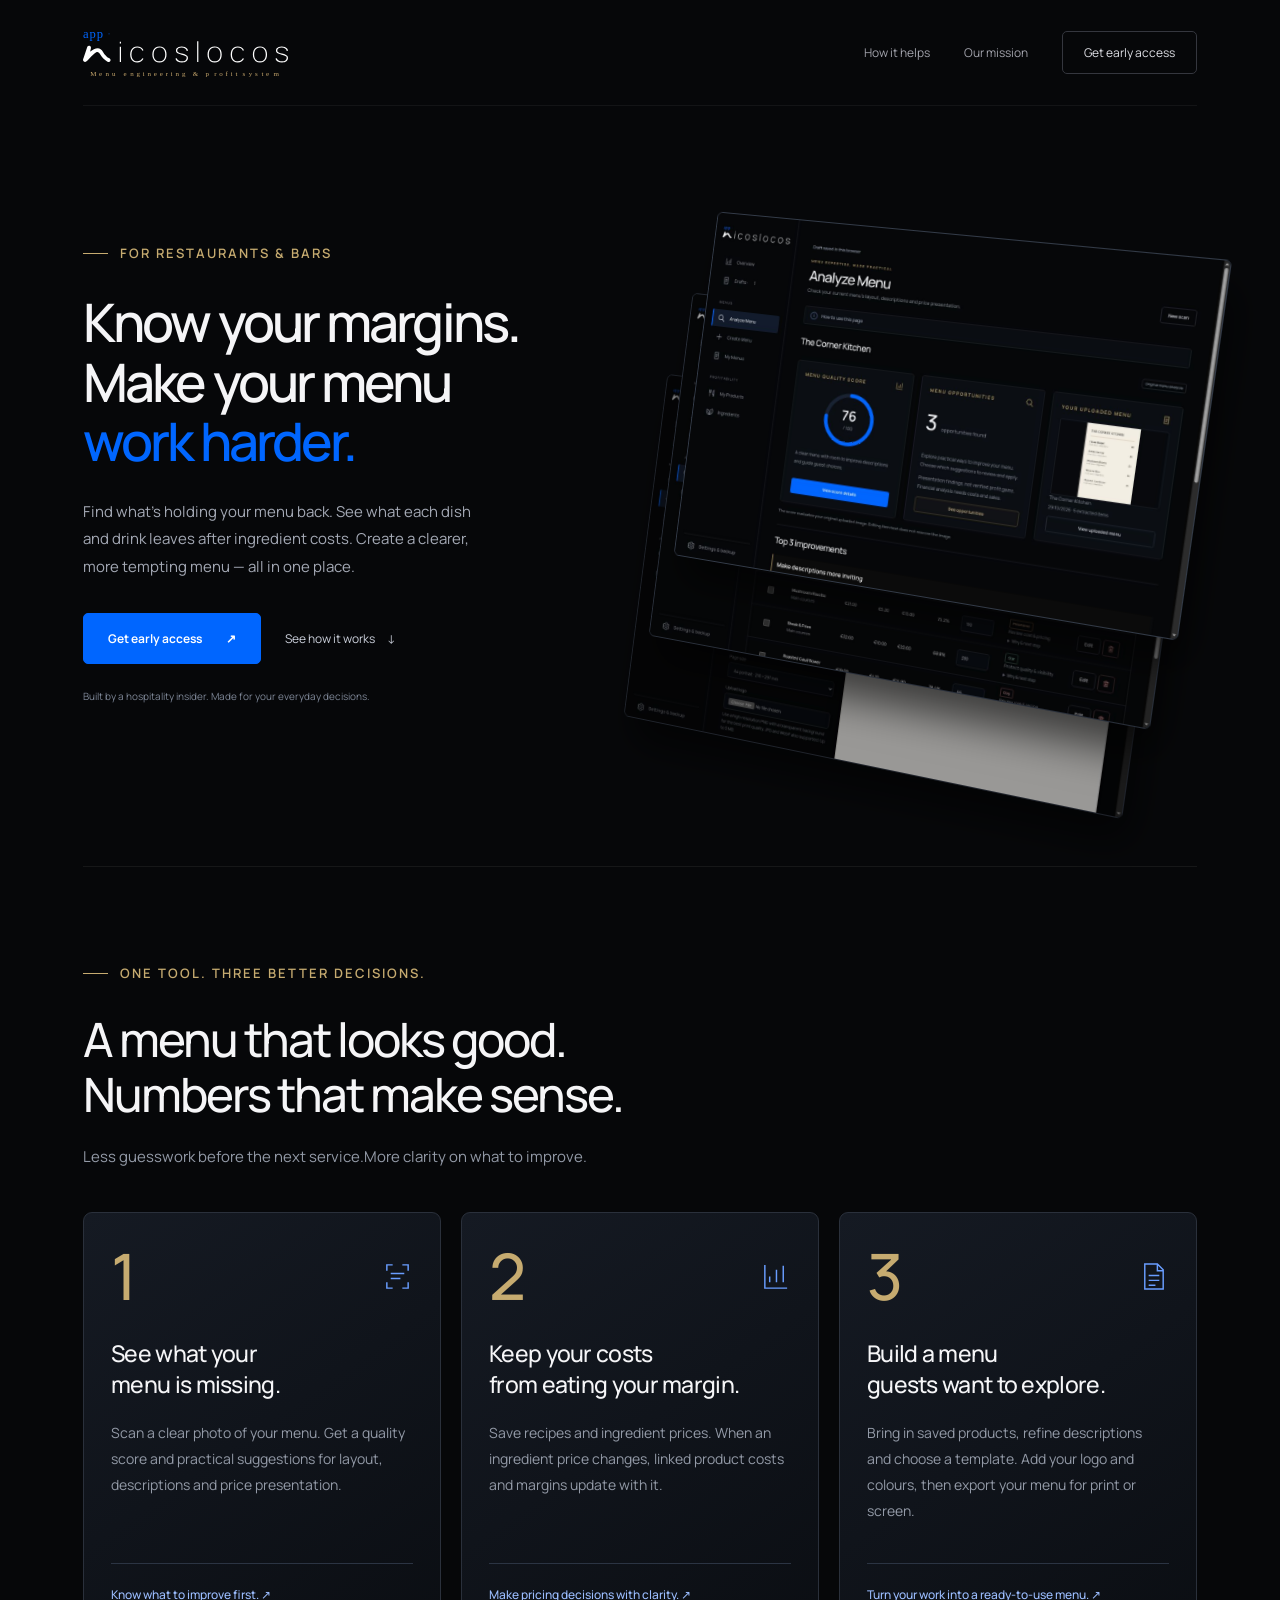
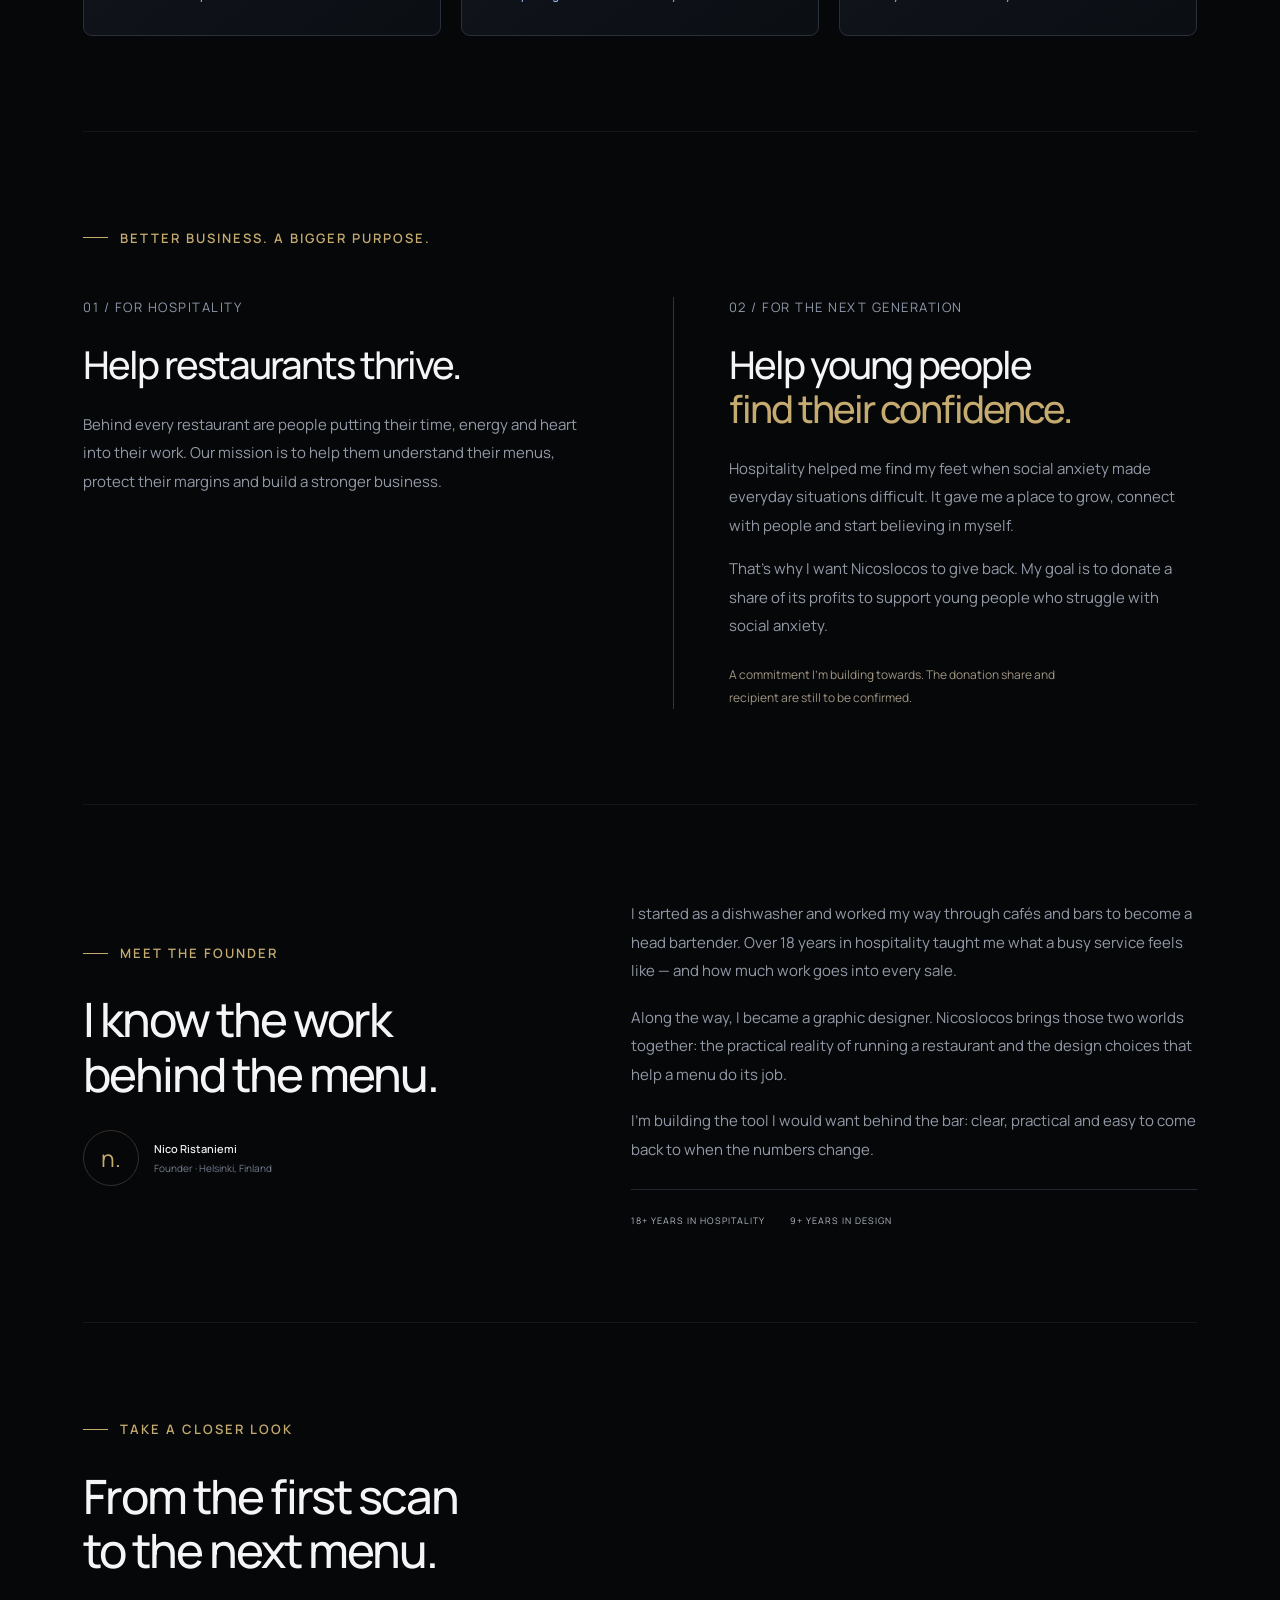
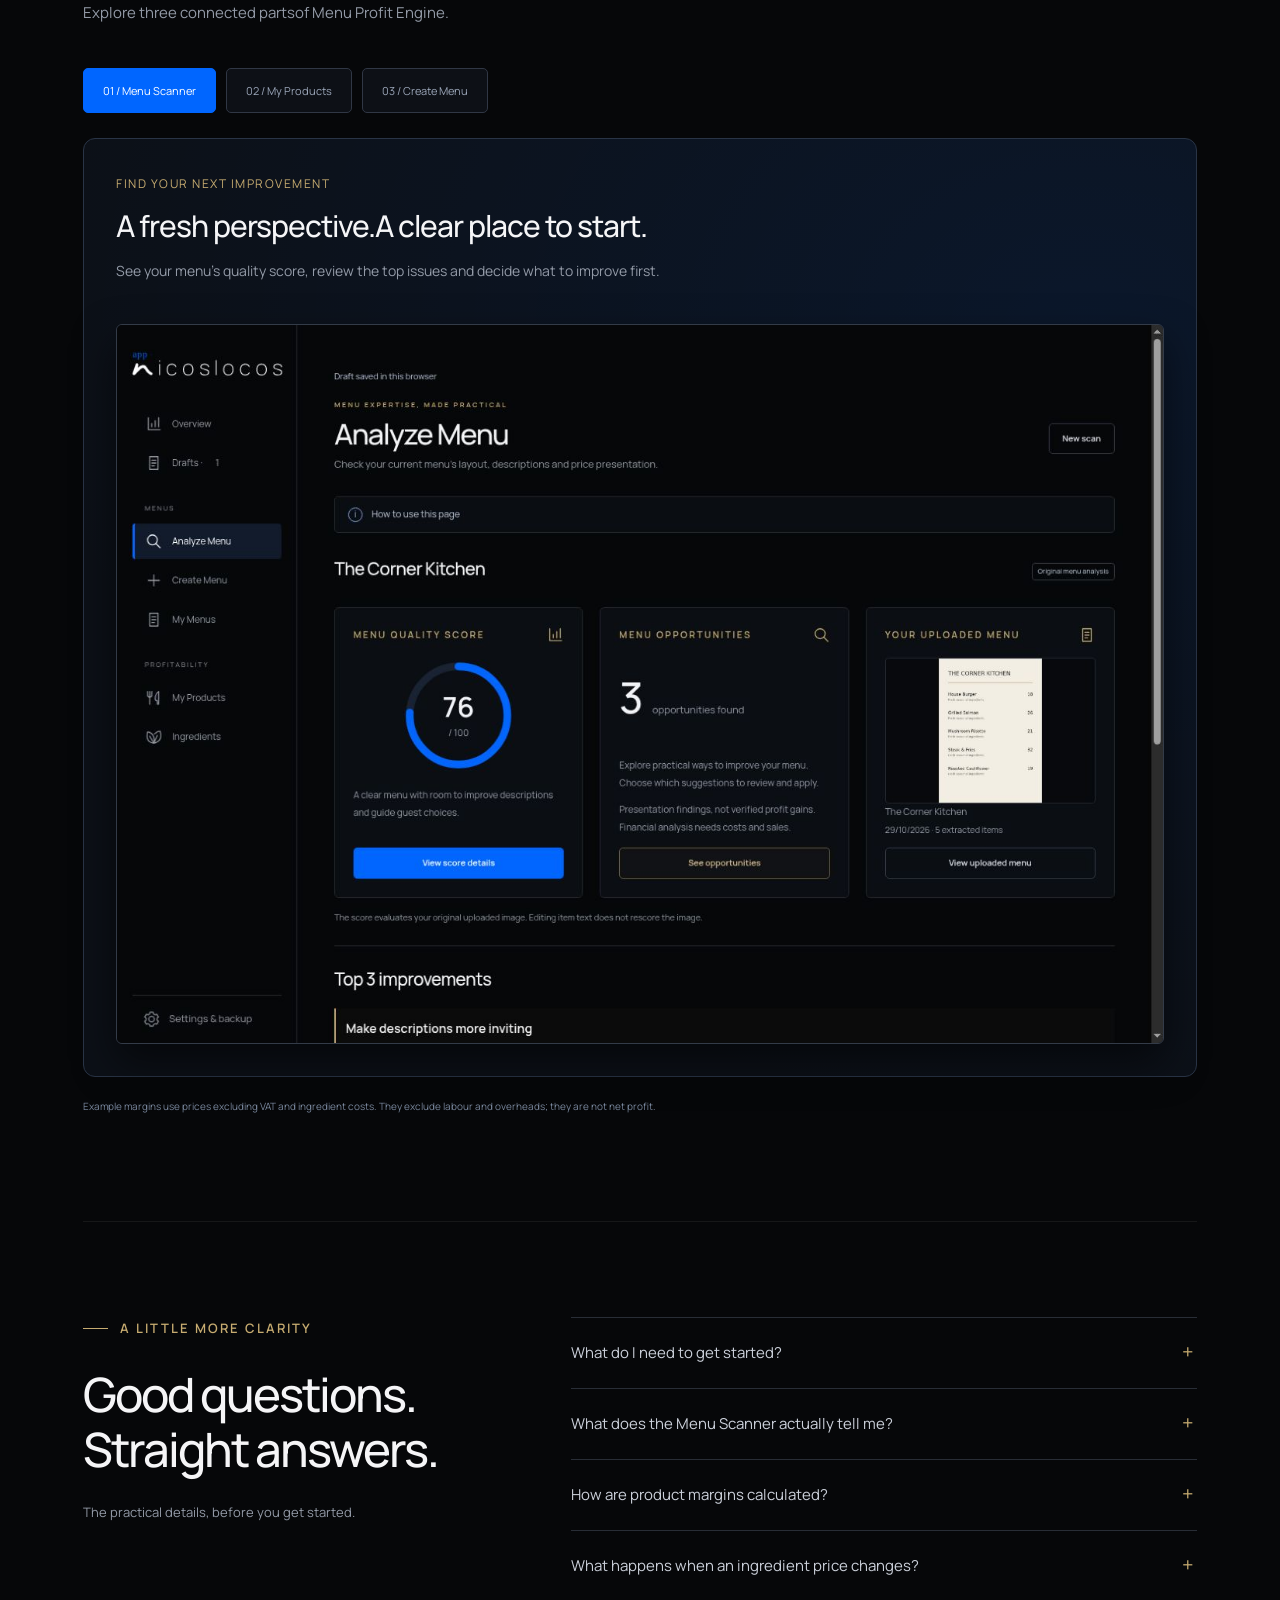
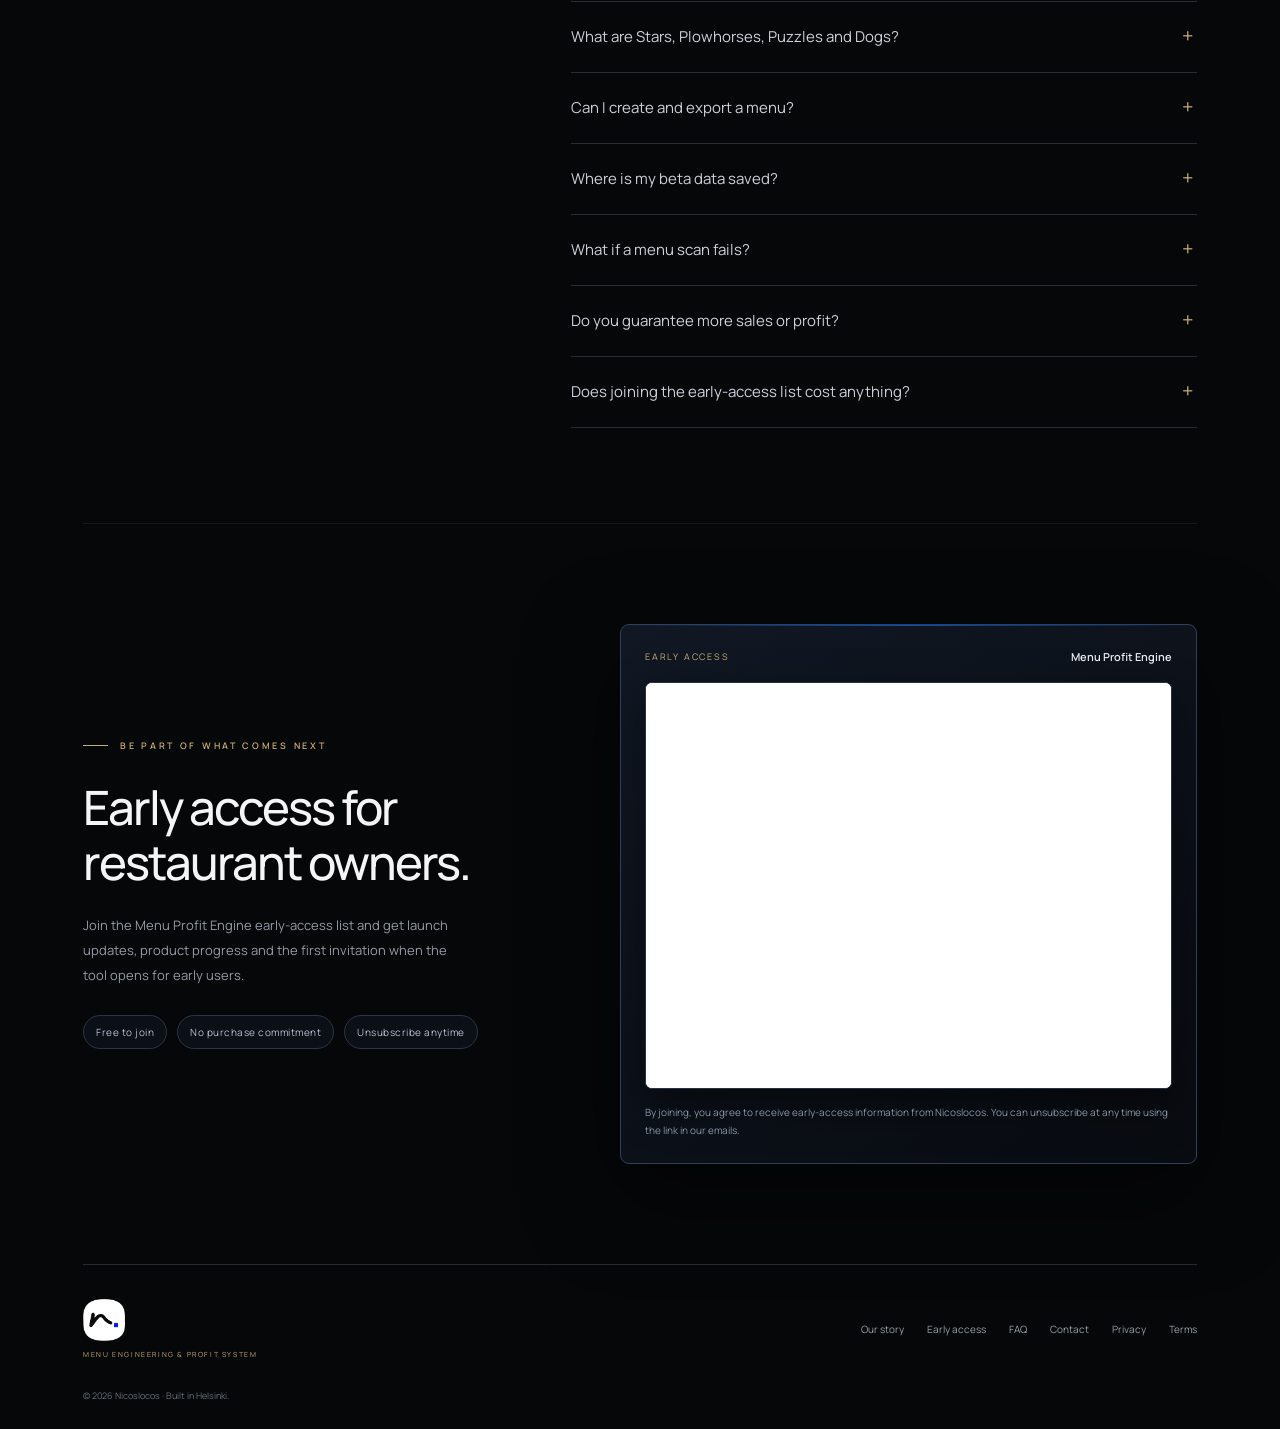
==== commit b44793b0: "Add files via upload" ====
--- a/index.html
+++ b/index.html
@@ -17,7 +17,21 @@
 @media(max-width:760px){header{height:90px}.website-header-logo{width:165px!important}nav{gap:15px}nav .navlink{display:none}.outline{font-size:10px;padding:10px 13px}.hero{display:grid;grid-template-columns:1fr;padding:58px 0 70px;gap:50px;min-height:0}h1{font-size:clamp(39px,9.2vw,60px);letter-spacing:-2px;max-width:550px}.intro{font-size:14px;max-width:470px}.hero-preview{width:100%;max-width:540px;margin:auto;padding:0 12px}.stack{height:475px;margin-top:20px}.stack .ui-layout{min-height:330px;grid-template-columns:85px 1fr}.preview-label{font-size:7px;letter-spacing:1px;line-height:2;margin-top:25px}.preview-label span{display:block;margin-left:0;font-size:9px}.section{padding:60px 0}.section-heading{display:block;margin-bottom:30px}.section-heading>p{margin-top:20px}.feature-grid{grid-template-columns:1fr;gap:15px}.feature-grid article{padding:26px}.feature-icon{margin-bottom:25px}.feature-grid h3{font-size:25px}.feature-grid h3 br{display:none}.feature-grid p{min-height:0;max-width:470px;font-size:13px}.mission-grid{grid-template-columns:1fr;gap:36px;margin-top:32px}.mission-grid>div+div{padding:32px 0 0;border-left:0;border-top:1px solid #393426}.mission h2{font-size:34px}.story .two-col,.faq-layout{grid-template-columns:1fr;gap:30px}.expertise{flex-wrap:wrap}.product-tabs{gap:6px}.product-tabs button{font-size:9px;padding:11px 9px;flex:1;line-height:1.7}.product-stage{grid-template-columns:1fr;padding:23px 16px;gap:25px}.product-caption{padding:0 7px}.product-caption h3{font-size:29px}.product-caption p{max-width:100%}.product-caption>small{margin-top:14px}.product-stage .ui-layout{grid-template-columns:77px 1fr}.product-stage .ui-body{padding:20px 12px}.product-stage .ui-body h3{font-size:15px}.ui-tr{font-size:7px}.ui-score span{font-size:5px}.ui-top{padding:0 13px}.ui-side{font-size:7px}.ui-stat strong{font-size:26px}.ui-stat>span{font-size:7px}.ui-editor{gap:10px}.actions{gap:19px}.note{font-size:10px}.hero .eyebrow{font-size:9px}}
 @media(max-width:380px){.stack .ui-layout{grid-template-columns:65px 1fr}.stack .ui-side{font-size:6px}.ui-tr{gap:3px;font-size:6px}.ui-bottom{font-size:6px}.ui-tip{font-size:6px}.ui-stat{padding:12px 9px}.stack{height:460px}.ui-top>span{font-size:5px}.product-stage .ui-layout{grid-template-columns:64px 1fr}}
 @media(prefers-reduced-motion:reduce){html{scroll-behavior:auto}.stack>div{transition:none}}
-.waitlist-section{padding:100px 0}@media(max-width:760px){.waitlist-section{padding:57px 0}}</style><link rel="icon" type="image/png" href="logo-icon.png"><style>.website-header-logo{display:block;width:210px;height:auto}.brand{flex-shrink:0}@media(max-width:760px){.website-header-logo{width:170px}}@media(max-width:380px){.website-header-logo{width:145px}header nav{gap:8px}}
+.waitlist-section{padding:100px 0}@media(max-width:760px){.waitlist-section{padding:57px 0}}
+/* Readability and layered-page composition */
+.hero .eyebrow,.section:not(.waitlist-section) .eyebrow{font-size:13px;letter-spacing:2px;line-height:1.7}
+.mission-index{font-size:13px;line-height:1.6;letter-spacing:1.5px}
+.feature-number{font-size:64px;font-weight:500;line-height:1;letter-spacing:-3px;color:#c6ab70}
+.feature-icon{margin-bottom:30px}.feature-grid p{font-size:14px;line-height:1.85}.feature-grid strong{font-size:12px}
+.section-heading{display:block}.section-heading>p{max-width:620px;margin:22px 0 0;text-align:left;font-size:15px}.section-heading>p br{display:none}
+.mission p,.story-copy p{font-size:15px;line-height:1.9}.mission-status{font-size:12px}.product-caption>span{font-size:12px;line-height:1.7}.product-caption p{font-size:14px}.faq-list summary{font-size:15px}.faq-list details p{font-size:14px}
+.stack{height:540px;perspective:1300px;margin-top:0}.stack>div{width:87%;transform-origin:50% 50%;opacity:1}
+.stack-back{transform:translate(8%,0) rotateY(-19deg) rotateZ(8deg);z-index:3}
+.stack-middle{transform:translate(0,90px) rotateY(-19deg) rotateZ(8deg);z-index:2;filter:brightness(.8)}
+.stack-front,.stack:hover .stack-front{transform:translate(-8%,180px) rotateY(-19deg) rotateZ(8deg);z-index:1;filter:brightness(.6)}
+.stack .app-window{box-shadow:15px 30px 40px #0009;border-radius:5px}
+@media(max-width:760px){.hero .eyebrow,.section:not(.waitlist-section) .eyebrow{font-size:12px}.mission-index{font-size:12px}.feature-number{font-size:58px}.hero-preview{padding:0 22px}.stack{height:560px}.stack>div{width:95%}.stack-back{transform:translate(5%,0) rotateY(-15deg) rotateZ(8deg)}.stack-middle{transform:translate(0,85px) rotateY(-15deg) rotateZ(8deg)}.stack-front,.stack:hover .stack-front{transform:translate(-5%,170px) rotateY(-15deg) rotateZ(8deg)}.section-heading>p{font-size:14px}.mission p,.story-copy p{font-size:14px}.feature-grid p{min-height:0}.faq-list details p{font-size:13px}}
+.real-app-screen{display:block;width:100%;height:auto;border:1px solid #333b48;border-radius:6px}.stack .real-app-screen{box-shadow:10px 25px 40px #0009}.stack{height:490px}.product-stage{grid-template-columns:1fr;padding:32px;gap:25px}.product-caption p{max-width:650px}.product-caption h3 br{display:none}.product-caption h3{margin:12px 0}.product-stage .real-app-screen{box-shadow:0 18px 40px #0008}.stack>div{width:96%}.stack-back{transform:translate(5%,0) rotateY(-15deg) rotateZ(8deg)}.stack-middle{transform:translate(0,85px) rotateY(-15deg) rotateZ(8deg)}.stack-front,.stack:hover .stack-front{transform:translate(-5%,170px) rotateY(-15deg) rotateZ(8deg)}@media(max-width:760px){.stack{height:410px}.product-stage{padding:15px}.stack-middle{transform:translate(0,65px) rotateY(-15deg) rotateZ(8deg)}.stack-front,.stack:hover .stack-front{transform:translate(-5%,130px) rotateY(-15deg) rotateZ(8deg)}} </style><link rel="icon" type="image/png" href="logo-icon.png"><style>.website-header-logo{display:block;width:210px;height:auto}.brand{flex-shrink:0}@media(max-width:760px){.website-header-logo{width:170px}}@media(max-width:380px){.website-header-logo{width:145px}header nav{gap:8px}}
 /* 2026 refresh: page presentation. Early-access section remains unchanged. */
 html{scroll-behavior:smooth;scroll-padding-top:30px}.website-header-logo{width:205px!important;height:auto!important;max-width:100%}header{height:106px}.hero{grid-template-columns:1fr 1.05fr;min-height:760px;gap:38px;padding:90px 0 105px}h1{font-size:clamp(42px,4.15vw,66px);font-weight:550;letter-spacing:-2.9px;line-height:1.12}.intro{font-size:15px;max-width:410px;color:#a4a9b5;line-height:1.85}.actions{gap:24px;flex-wrap:wrap}.primary{gap:24px}.textbtn{display:inline-flex;gap:12px;align-items:center;padding:10px 0;font-size:12px;color:#ccd1dc}.note{max-width:400px;color:#7e8797;font-size:10px;line-height:1.8;margin-top:23px}.hero-preview{min-width:0}.stack{position:relative;height:515px;margin-top:25px;isolation:isolate}.stack>div{position:absolute;width:100%;transition:transform .4s}.stack-back{transform:translate(14px,-40px) rotate(7deg);opacity:.65;z-index:0}.stack-middle{transform:translate(-16px,-10px) rotate(-5deg);opacity:.87;z-index:1}.stack-front{transform:translate(0,42px) rotate(1deg);z-index:2}.stack .app-window{box-shadow:0 22px 55px #000b}.stack:hover .stack-front{transform:translate(0,30px) rotate(0)}.preview-label{font-size:8px;letter-spacing:1.5px;color:#c6ab70;position:relative;margin:27px 0 0}.preview-label span{letter-spacing:0;color:#7e8797;margin-left:12px}.app-window{width:100%;background:#101217;border:1px solid #373e4b;border-radius:10px;overflow:hidden;color:#edf0f6;font-family:Manrope,Arial,sans-serif;text-align:left}.ui-top{height:47px;background:#0b0d11;display:flex;justify-content:space-between;align-items:center;padding:0 19px;border-bottom:1px solid #262c35}.ui-top img{width:95px;height:29px;object-fit:contain}.ui-top>span{font-size:6px;color:#8b94a5;letter-spacing:1.2px}.ui-layout{display:grid;grid-template-columns:100px 1fr;min-height:330px}.ui-side{background:#0b0d11;border-right:1px solid #262c35;padding:23px 8px;display:flex;flex-direction:column;gap:18px;font-size:8px;color:#868e9e}.ui-side b{background:#0066ff23;color:#8eb7ff;padding:10px 6px;border-radius:4px;margin:-2px -1px}.ui-settings{margin-top:auto}.ui-body{padding:24px 20px 16px;min-width:0}.ui-kicker{font-size:7px;letter-spacing:1.5px;color:#c6ab70}.ui-body h3{font-size:17px;line-height:1.3;letter-spacing:-.5px;margin:10px 0 20px;font-weight:550}.ui-stat{padding:14px 16px;background:#161c26;border:1px solid #2b3544;border-radius:6px;display:flex;align-items:center;justify-content:space-between;gap:10px}.ui-stat>span{font-size:8px;color:#abb5c5;max-width:140px;line-height:1.7}.ui-stat strong{font-size:30px;font-weight:500;color:#d6e8ff}.ui-stat small{font-size:14px}.ui-table{margin-top:13px}.ui-tr{display:grid;grid-template-columns:1.9fr .8fr .8fr .8fr;gap:6px;padding:12px 0;border-bottom:1px solid #242a34;font-size:8px;align-items:center}.ui-tr b{font-weight:500}.ui-tr span{color:#9fa9bb}.ui-tr em{font-style:normal;color:#a4d9b7;text-align:right}.ui-th{font-size:6px;letter-spacing:.7px}.ui-tip{font-size:7px;color:#9da9bc;margin:17px 0;display:flex;align-items:center;gap:6px;line-height:1.7}.ui-tip i{width:5px;height:5px;background:#c6ab70;border-radius:50%;flex-shrink:0}.ui-bottom{display:flex;justify-content:space-between;align-items:center;gap:8px;font-size:7px;margin-top:16px;color:#8894a7}.ui-bottom b{font-weight:500;background:#0066ff;color:white;border-radius:4px;padding:9px 12px}.ui-score{display:grid;grid-template-columns:1.2fr 1fr;gap:12px;margin-bottom:15px}.ui-score>div{padding:14px;background:#171e29;border:1px solid #2b3544;border-radius:5px;display:flex;flex-direction:column;gap:6px}.ui-score strong{font-size:34px;line-height:1.2;font-weight:500;color:#e4bd79}.ui-score small{font-size:14px;color:#8c96a7}.ui-score b{font-size:27px;font-weight:500;color:#78aaff}.ui-score span{font-size:6px;letter-spacing:.7px;color:#a3adbd}.ui-issue{display:flex;gap:12px;padding:10px 0;border-bottom:1px solid #272d37}.ui-issue i{font-size:8px;color:#c6ab70;font-style:normal}.ui-issue b{display:block;font-size:9px;font-weight:500}.ui-issue span{display:block;font-size:7px;color:#95a0b2;margin-top:4px}.ui-editor{display:grid;grid-template-columns:1fr 1fr;gap:19px}.ui-editor label{display:block;font-size:6px;letter-spacing:1px;color:#929cad;margin:12px 0 8px}.ui-field{padding:9px 7px;border:1px solid #323a47;border-radius:3px;font-size:7px;margin-bottom:6px;color:#bdc6d5}.ui-swatches{display:flex;gap:7px}.ui-swatches i{background:#d0bd96;width:17px;height:17px;border-radius:50%}.ui-swatches i:nth-child(2){background:#f2eee6}.ui-swatches i:nth-child(3){background:#24282e;border:1px solid #545963}.ui-paper{padding:19px 13px;background:#eee9df;color:#333128;box-shadow:0 10px 20px #0007}.ui-paper small{font-size:10px;text-align:center;display:block;letter-spacing:2px;line-height:1.5}.ui-paper hr{border:0;border-top:1px solid #a89f8a;margin:14px 0}.ui-paper>span{display:block;font-size:5px;letter-spacing:1px;margin-bottom:12px}.ui-paper b{display:block;font-size:8px;margin:10px 0 4px}.ui-paper p{font-size:6px!important;line-height:1.6!important;color:#77705f!important;margin:0!important}.ui-paper strong{font-size:7px;font-weight:500;display:block;margin-top:6px}.section-heading{display:flex;justify-content:space-between;align-items:end;gap:40px;margin-bottom:42px}.section-heading h2{margin-bottom:0}.section-heading>p{font-size:13px;color:#939aa7;line-height:1.8;max-width:290px}.feature-grid{display:grid;grid-template-columns:repeat(3,1fr);gap:20px}.feature-grid article{padding:31px 27px 29px;border:1px solid #2a303b;border-radius:9px;background:linear-gradient(145deg,#151a23,#0b0e13)}.feature-icon{color:#c6ab70;font-size:9px;display:flex;justify-content:space-between;align-items:center;margin-bottom:43px}.feature-icon svg{width:31px;height:31px;color:#699dff}.feature-grid h3{font-size:23px;letter-spacing:-.7px;line-height:1.35;font-weight:500;margin:0 0 20px}.feature-grid p{font-size:12px;min-height:115px;margin-bottom:28px}.feature-grid strong{font-size:10px;font-weight:500;color:#9bbdff;line-height:1.8;display:block;border-top:1px solid #2b3443;padding-top:20px}.mission-grid{display:grid;grid-template-columns:1fr 1fr;gap:65px;margin-top:48px}.mission-grid>div+div{border-left:1px solid #393426;padding-left:55px}.mission-index{font-size:9px;letter-spacing:1.6px;color:#8f99aa;display:block;margin-bottom:25px}.mission h2{font-size:clamp(30px,3vw,45px)}.mission em{font-style:normal;color:#c6ab70}.mission-status{display:block;color:#9f9582;font-size:10px;line-height:1.9;margin-top:23px;max-width:370px}.story .two-col{grid-template-columns:.9fr 1.1fr}.story-copy p{font-size:14px}.founder-mark{font-size:23px;width:56px;height:56px}.product-tabs{display:flex;gap:10px;margin-bottom:25px}.product-tabs button{border:1px solid #303745;background:#0d1016;color:#9aa5b8;font-size:11px;border-radius:5px;padding:14px 19px}.product-tabs button[aria-selected=true]{background:#0066ff;color:#fff;border-color:#0066ff}.product-stage{display:grid;grid-template-columns:.65fr 1fr;gap:50px;align-items:center;padding:40px;background:radial-gradient(ellipse at 90% 20%,#0066ff16,transparent 75%),#0c1017;border:1px solid #293446;border-radius:12px}.product-caption>span{font-size:8px;letter-spacing:1.5px;color:#c6ab70}.product-caption h3{font-size:30px;line-height:1.25;letter-spacing:-1px;font-weight:500;margin:22px 0}.product-caption p{font-size:12px;max-width:260px}.product-caption>small{display:block;color:#78869c;font-size:9px;line-height:1.9;margin-top:30px}#product-panel{min-width:0}.product-stage .app-window{box-shadow:0 28px 40px #0007}.calculation-note{font-size:10px!important;color:#78869c!important;margin-top:20px}.faq-layout{grid-template-columns:.8fr 1.2fr}.section{padding:95px 0}
 @media(min-width:1450px){.stack{height:540px}.ui-layout{min-height:365px}.ui-body{padding:27px 23px}.ui-body h3{font-size:19px}.ui-tr{font-size:9px}}
@@ -25,20 +39,34 @@
 @media(max-width:760px){header{height:90px}.website-header-logo{width:165px!important}nav{gap:15px}nav .navlink{display:none}.outline{font-size:10px;padding:10px 13px}.hero{display:grid;grid-template-columns:1fr;padding:58px 0 70px;gap:50px;min-height:0}h1{font-size:clamp(39px,9.2vw,60px);letter-spacing:-2px;max-width:550px}.intro{font-size:14px;max-width:470px}.hero-preview{width:100%;max-width:540px;margin:auto;padding:0 12px}.stack{height:475px;margin-top:20px}.stack .ui-layout{min-height:330px;grid-template-columns:85px 1fr}.preview-label{font-size:7px;letter-spacing:1px;line-height:2;margin-top:25px}.preview-label span{display:block;margin-left:0;font-size:9px}.section{padding:60px 0}.section-heading{display:block;margin-bottom:30px}.section-heading>p{margin-top:20px}.feature-grid{grid-template-columns:1fr;gap:15px}.feature-grid article{padding:26px}.feature-icon{margin-bottom:25px}.feature-grid h3{font-size:25px}.feature-grid h3 br{display:none}.feature-grid p{min-height:0;max-width:470px;font-size:13px}.mission-grid{grid-template-columns:1fr;gap:36px;margin-top:32px}.mission-grid>div+div{padding:32px 0 0;border-left:0;border-top:1px solid #393426}.mission h2{font-size:34px}.story .two-col,.faq-layout{grid-template-columns:1fr;gap:30px}.expertise{flex-wrap:wrap}.product-tabs{gap:6px}.product-tabs button{font-size:9px;padding:11px 9px;flex:1;line-height:1.7}.product-stage{grid-template-columns:1fr;padding:23px 16px;gap:25px}.product-caption{padding:0 7px}.product-caption h3{font-size:29px}.product-caption p{max-width:100%}.product-caption>small{margin-top:14px}.product-stage .ui-layout{grid-template-columns:77px 1fr}.product-stage .ui-body{padding:20px 12px}.product-stage .ui-body h3{font-size:15px}.ui-tr{font-size:7px}.ui-score span{font-size:5px}.ui-top{padding:0 13px}.ui-side{font-size:7px}.ui-stat strong{font-size:26px}.ui-stat>span{font-size:7px}.ui-editor{gap:10px}.actions{gap:19px}.note{font-size:10px}.hero .eyebrow{font-size:9px}}
 @media(max-width:380px){.stack .ui-layout{grid-template-columns:65px 1fr}.stack .ui-side{font-size:6px}.ui-tr{gap:3px;font-size:6px}.ui-bottom{font-size:6px}.ui-tip{font-size:6px}.ui-stat{padding:12px 9px}.stack{height:460px}.ui-top>span{font-size:5px}.product-stage .ui-layout{grid-template-columns:64px 1fr}}
 @media(prefers-reduced-motion:reduce){html{scroll-behavior:auto}.stack>div{transition:none}}
-.waitlist-section{padding:100px 0}@media(max-width:760px){.waitlist-section{padding:57px 0}}</style></head><body><div class="page"><header><a class="brand" href="./" aria-label="Nicoslocos home"><img class="website-header-logo" src="logo.svg" width="438" height="111" alt="Nicoslocos"></a><nav aria-label="Main navigation"><a class="navlink" href="#features">How it helps</a><a class="navlink" href="#mission">Our mission</a><a class="outline" href="#waitlist">Get early access</a></nav></header><main><section class="hero" aria-labelledby="hero-title"><div class="copy"><div class="eyebrow">FOR RESTAURANTS &amp; BARS</div><h1 id="hero-title">Know your margins.<br>Make your menu<br><span>work harder.</span></h1><p class="intro">Find what’s holding your menu back. See what each dish and drink leaves after ingredient costs. Create a clearer, more tempting menu — all in one place.</p><div class="actions"><a class="primary" href="#waitlist">Get early access <span aria-hidden="true">↗</span></a><a class="textbtn" href="#product">See how it works <span aria-hidden="true">↓</span></a></div><p class="note">Built by a hospitality insider. Made for your everyday decisions.</p></div><div class="hero-preview"><div class="stack" aria-label="Illustrative app previews"><div class="stack-back"><div class="app-window"><div class="ui-top"><img src="logo.svg" alt="Nicoslocos"><span>MENU PROFIT ENGINE</span></div><div class="ui-layout"><div class="ui-side"><span>Overview</span><b>Create Menu</b><span>Ingredients</span><span>My Menus</span><span class="ui-settings">Settings</span></div><div class="ui-body"><div class="ui-kicker">CREATE MENU</div><h3>From your products to print.</h3><div class="ui-editor"><div><label>RESTAURANT NAME</label><div class="ui-field">The Corner Kitchen</div><label>YOUR STYLE</label><div class="ui-swatches"><i></i><i></i><i></i></div><label>ADD FROM MY PRODUCTS</label><div class="ui-field">+ Signature burger</div><div class="ui-field">+ Grilled salmon</div></div><div class="ui-paper"><small>THE CORNER<br>KITCHEN</small><hr><span>FROM THE GRILL</span><b>Signature burger</b><p>Flame-grilled beef, aged cheddar<br>and house sauce.</p><strong>18</strong><b>Grilled salmon</b><p>Seasonal greens and lemon.</p><strong>26</strong></div></div><div class="ui-bottom"><span>Your menu. Your identity.</span><b>Export menu ↗</b></div></div></div></div></div><div class="stack-middle"><div class="app-window"><div class="ui-top"><img src="logo.svg" alt="Nicoslocos"><span>MENU PROFIT ENGINE</span></div><div class="ui-layout"><div class="ui-side"><span>Overview</span><b>Menu Scanner</b><span>Ingredients</span><span>My Menus</span><span class="ui-settings">Settings</span></div><div class="ui-body"><div class="ui-kicker">MENU SCANNER</div><h3>Your menu, with fresh eyes.</h3><div class="ui-score"><div><strong>62<small>/100</small></strong><span>MENU QUALITY SCORE</span></div><div><b>3</b><span>PROFIT OPPORTUNITIES</span></div></div><div class="ui-issue"><i>01</i><div><b>Let your dishes lead.</b><span>Place prices after item names.</span></div></div><div class="ui-issue"><i>02</i><div><b>Make descriptions appetizing.</b><span>Show what makes each dish special.</span></div></div><div class="ui-issue"><i>03</i><div><b>Give guests a clear starting point.</b><span>Highlight one signature item.</span></div></div><div class="ui-bottom"><span>Review your results</span><b>Review &amp; Save ↗</b></div></div></div></div></div><div class="stack-front"><div class="app-window"><div class="ui-top"><img src="logo.svg" alt="Nicoslocos"><span>MENU PROFIT ENGINE</span></div><div class="ui-layout"><div class="ui-side"><span>Overview</span><b>My Products</b><span>Ingredients</span><span>My Menus</span><span class="ui-settings">Settings</span></div><div class="ui-body"><div class="ui-kicker">MY PRODUCTS</div><h3>Know what each sale leaves.</h3><div class="ui-stat"><span>Signature burger · ingredient margin</span><strong>70.0<small>%</small></strong></div><div class="ui-table"><div class="ui-tr ui-th"><span>PRODUCT</span><span>PRICE</span><span>COST</span><span>MARGIN</span></div><div class="ui-tr"><b>Signature burger</b><span>18.00</span><span>5.40</span><em>70.0%</em></div><div class="ui-tr"><b>Truffle fries</b><span>8.00</span><span>1.60</span><em>80.0%</em></div><div class="ui-tr"><b>Grilled salmon</b><span>26.00</span><span>9.10</span><em>65.0%</em></div></div><div class="ui-tip"><i></i>Ingredient price changed? Linked recipe costs update.</div><div class="ui-bottom"><span>Selling prices excl. VAT</span><b>+ Add product</b></div></div></div></div></div></div><p class="preview-label">PRODUCT PREVIEW <span>Illustrative interface &amp; example data</span></p></div></section>
-<section class="section features" id="features"><div class="section-heading"><div><div class="eyebrow">ONE TOOL. THREE BETTER DECISIONS.</div><h2>A menu that looks good.<br>Numbers that make sense.</h2></div><p>Less guesswork before the next service.<br>More clarity on what to improve.</p></div><div class="feature-grid"><article><div class="feature-icon">01 <svg viewBox="0 0 32 32" fill="none" stroke="currentColor" stroke-width="1.5" aria-hidden="true"><path d="M11 4H5v6m16-6h6v6M5 22v6h6m16-6v6h-6M9 13h14M9 18h10"/></svg></div><h3>See what your <br>menu is missing.</h3><p>Scan a menu photo or PDF. Get a quality score and practical suggestions for layout, descriptions and price presentation.</p><strong>Know what to improve first. ↗</strong></article><article><div class="feature-icon">02 <svg viewBox="0 0 32 32" fill="none" stroke="currentColor" stroke-width="1.5" aria-hidden="true"><path d="M5 4v24h23M10 22v-6m7 6V9m7 13V5"/></svg></div><h3>Keep your costs <br>from eating your margin.</h3><p>Save recipes and ingredient prices. When an ingredient price changes, linked product costs and margins update with it.</p><strong>Make pricing decisions with clarity. ↗</strong></article><article><div class="feature-icon">03 <svg viewBox="0 0 32 32" fill="none" stroke="currentColor" stroke-width="1.5" aria-hidden="true"><path d="M7 3h13l6 6v20H7zM20 3v7h6M11 15h11m-11 5h11m-11 5h7"/></svg></div><h3>Build a menu <br>guests want to explore.</h3><p>Bring in saved products, refine descriptions and choose a template. Add your logo and colours, then export your menu for print or screen.</p><strong>Turn your work into a ready-to-use menu. ↗</strong></article></div></section>
+.waitlist-section{padding:100px 0}@media(max-width:760px){.waitlist-section{padding:57px 0}}
+/* Readability and layered-page composition */
+.hero .eyebrow,.section:not(.waitlist-section) .eyebrow{font-size:13px;letter-spacing:2px;line-height:1.7}
+.mission-index{font-size:13px;line-height:1.6;letter-spacing:1.5px}
+.feature-number{font-size:64px;font-weight:500;line-height:1;letter-spacing:-3px;color:#c6ab70}
+.feature-icon{margin-bottom:30px}.feature-grid p{font-size:14px;line-height:1.85}.feature-grid strong{font-size:12px}
+.section-heading{display:block}.section-heading>p{max-width:620px;margin:22px 0 0;text-align:left;font-size:15px}.section-heading>p br{display:none}
+.mission p,.story-copy p{font-size:15px;line-height:1.9}.mission-status{font-size:12px}.product-caption>span{font-size:12px;line-height:1.7}.product-caption p{font-size:14px}.faq-list summary{font-size:15px}.faq-list details p{font-size:14px}
+.stack{height:540px;perspective:1300px;margin-top:0}.stack>div{width:87%;transform-origin:50% 50%;opacity:1}
+.stack-back{transform:translate(8%,0) rotateY(-19deg) rotateZ(8deg);z-index:3}
+.stack-middle{transform:translate(0,90px) rotateY(-19deg) rotateZ(8deg);z-index:2;filter:brightness(.8)}
+.stack-front,.stack:hover .stack-front{transform:translate(-8%,180px) rotateY(-19deg) rotateZ(8deg);z-index:1;filter:brightness(.6)}
+.stack .app-window{box-shadow:15px 30px 40px #0009;border-radius:5px}
+@media(max-width:760px){.hero .eyebrow,.section:not(.waitlist-section) .eyebrow{font-size:12px}.mission-index{font-size:12px}.feature-number{font-size:58px}.hero-preview{padding:0 22px}.stack{height:560px}.stack>div{width:95%}.stack-back{transform:translate(5%,0) rotateY(-15deg) rotateZ(8deg)}.stack-middle{transform:translate(0,85px) rotateY(-15deg) rotateZ(8deg)}.stack-front,.stack:hover .stack-front{transform:translate(-5%,170px) rotateY(-15deg) rotateZ(8deg)}.section-heading>p{font-size:14px}.mission p,.story-copy p{font-size:14px}.feature-grid p{min-height:0}.faq-list details p{font-size:13px}}
+.real-app-screen{display:block;width:100%;height:auto;border:1px solid #333b48;border-radius:6px}.stack .real-app-screen{box-shadow:10px 25px 40px #0009}.stack{height:490px}.product-stage{grid-template-columns:1fr;padding:32px;gap:25px}.product-caption p{max-width:650px}.product-caption h3 br{display:none}.product-caption h3{margin:12px 0}.product-stage .real-app-screen{box-shadow:0 18px 40px #0008}.stack>div{width:96%}.stack-back{transform:translate(5%,0) rotateY(-15deg) rotateZ(8deg)}.stack-middle{transform:translate(0,85px) rotateY(-15deg) rotateZ(8deg)}.stack-front,.stack:hover .stack-front{transform:translate(-5%,170px) rotateY(-15deg) rotateZ(8deg)}@media(max-width:760px){.stack{height:410px}.product-stage{padding:15px}.stack-middle{transform:translate(0,65px) rotateY(-15deg) rotateZ(8deg)}.stack-front,.stack:hover .stack-front{transform:translate(-5%,130px) rotateY(-15deg) rotateZ(8deg)}} </style></head><body><div class="page"><header><a class="brand" href="./" aria-label="Nicoslocos home"><img class="website-header-logo" src="logo.svg" width="438" height="111" alt="Nicoslocos"></a><nav aria-label="Main navigation"><a class="navlink" href="#features">How it helps</a><a class="navlink" href="#mission">Our mission</a><a class="outline" href="#waitlist">Get early access</a></nav></header><main><section class="hero" aria-labelledby="hero-title"><div class="copy"><div class="eyebrow">FOR RESTAURANTS &amp; BARS</div><h1 id="hero-title">Know your margins.<br>Make your menu<br><span>work harder.</span></h1><p class="intro">Find what’s holding your menu back. See what each dish and drink leaves after ingredient costs. Create a clearer, more tempting menu — all in one place.</p><div class="actions"><a class="primary" href="#waitlist">Get early access <span aria-hidden="true">↗</span></a><a class="textbtn" href="#product">See how it works <span aria-hidden="true">↓</span></a></div><p class="note">Built by a hospitality insider. Made for your everyday decisions.</p></div><div class="hero-preview"><div class="stack"><div class="stack-front"><img class="real-app-screen" src="assets/app-create.jpg" alt="Nicoslocos menu editor and print preview with example data" width="1363" height="936"></div><div class="stack-middle"><img class="real-app-screen" src="assets/app-profit.jpg" alt="Nicoslocos product margins with example data" width="1363" height="936"></div><div class="stack-back"><img class="real-app-screen" src="assets/app-scan.jpg" alt="Nicoslocos menu analysis results with example data" width="1363" height="936"></div></div></div></section>
+<section class="section features" id="features"><div class="section-heading"><div><div class="eyebrow">ONE TOOL. THREE BETTER DECISIONS.</div><h2>A menu that looks good.<br>Numbers that make sense.</h2></div><p>Less guesswork before the next service.<br>More clarity on what to improve.</p></div><div class="feature-grid"><article><div class="feature-icon"><span class="feature-number">1</span> <svg viewBox="0 0 32 32" fill="none" stroke="currentColor" stroke-width="1.5" aria-hidden="true"><path d="M11 4H5v6m16-6h6v6M5 22v6h6m16-6v6h-6M9 13h14M9 18h10"/></svg></div><h3>See what your <br>menu is missing.</h3><p>Scan a clear photo of your menu. Get a quality score and practical suggestions for layout, descriptions and price presentation.</p><strong>Know what to improve first. ↗</strong></article><article><div class="feature-icon"><span class="feature-number">2</span> <svg viewBox="0 0 32 32" fill="none" stroke="currentColor" stroke-width="1.5" aria-hidden="true"><path d="M5 4v24h23M10 22v-6m7 6V9m7 13V5"/></svg></div><h3>Keep your costs <br>from eating your margin.</h3><p>Save recipes and ingredient prices. When an ingredient price changes, linked product costs and margins update with it.</p><strong>Make pricing decisions with clarity. ↗</strong></article><article><div class="feature-icon"><span class="feature-number">3</span> <svg viewBox="0 0 32 32" fill="none" stroke="currentColor" stroke-width="1.5" aria-hidden="true"><path d="M7 3h13l6 6v20H7zM20 3v7h6M11 15h11m-11 5h11m-11 5h7"/></svg></div><h3>Build a menu <br>guests want to explore.</h3><p>Bring in saved products, refine descriptions and choose a template. Add your logo and colours, then export your menu for print or screen.</p><strong>Turn your work into a ready-to-use menu. ↗</strong></article></div></section>
 <section class="section mission" id="mission"><div class="eyebrow">BETTER BUSINESS. A BIGGER PURPOSE.</div><div class="mission-grid"><div><span class="mission-index">01 / FOR HOSPITALITY</span><h2>Help restaurants thrive.</h2><p>Behind every restaurant are people putting their time, energy and heart into their work. Our mission is to help them understand their menus, protect their margins and build a stronger business.</p></div><div><span class="mission-index">02 / FOR THE NEXT GENERATION</span><h2>Help young people<br><em>find their confidence.</em></h2><p>Hospitality helped me find my feet when social anxiety made everyday situations difficult. It gave me a place to grow, connect with people and start believing in myself.</p><p>That’s why I want Nicoslocos to give back. My goal is to donate a share of its profits to support young people who struggle with social anxiety.</p><span class="mission-status">A commitment I’m building towards. The donation share and recipient are still to be confirmed.</span></div></div></section>
 <section class="section story" id="about"><div class="two-col"><div><div class="eyebrow">MEET THE FOUNDER</div><h2>I know the work<br>behind the menu.</h2><div class="founder"><div class="founder-mark" aria-hidden="true">n.</div><div><strong>Nico Ristaniemi</strong><span>Founder · Helsinki, Finland</span></div></div></div><div class="story-copy"><p>I started as a dishwasher and worked my way through cafés and bars to become a head bartender. Over 18 years in hospitality taught me what a busy service feels like — and how much work goes into every sale.</p><p>Along the way, I became a graphic designer. Nicoslocos brings those two worlds together: the practical reality of running a restaurant and the design choices that help a menu do its job.</p><p>I’m building the tool I would want behind the bar: clear, practical and easy to come back to when the numbers change.</p><div class="expertise"><span>18+ YEARS IN HOSPITALITY</span><span>9+ YEARS IN DESIGN</span></div></div></div></section>
-<section class="section product-section" id="product"><div class="section-heading"><div><div class="eyebrow">TAKE A CLOSER LOOK</div><h2>From the first scan<br>to the next menu.</h2></div><p>Explore three connected parts<br>of Menu Profit Engine.</p></div><div class="product-tabs" role="tablist" aria-label="Product previews"><button role="tab" id="tab-scan" aria-controls="product-panel" aria-selected="true" data-product="scan">01 / Menu Scanner</button><button role="tab" id="tab-profit" aria-controls="product-panel" aria-selected="false" tabindex="-1" data-product="profit">02 / My Products</button><button role="tab" id="tab-create" aria-controls="product-panel" aria-selected="false" tabindex="-1" data-product="create">03 / Create Menu</button></div><div class="product-stage"><div class="product-caption"><span id="product-kicker">FIND YOUR NEXT IMPROVEMENT</span><h3 id="product-title">A fresh perspective.<br>A clear place to start.</h3><p id="product-copy">See your menu’s quality score, review the top issues and decide what to improve first.</p><small>Illustrative interface with example data.<br>Beta screens may differ.</small></div><div id="product-panel" role="tabpanel" aria-labelledby="tab-scan" tabindex="0"><div class="app-window"><div class="ui-top"><img src="logo.svg" alt="Nicoslocos"><span>MENU PROFIT ENGINE</span></div><div class="ui-layout"><div class="ui-side"><span>Overview</span><b>Menu Scanner</b><span>Ingredients</span><span>My Menus</span><span class="ui-settings">Settings</span></div><div class="ui-body"><div class="ui-kicker">MENU SCANNER</div><h3>Your menu, with fresh eyes.</h3><div class="ui-score"><div><strong>62<small>/100</small></strong><span>MENU QUALITY SCORE</span></div><div><b>3</b><span>PROFIT OPPORTUNITIES</span></div></div><div class="ui-issue"><i>01</i><div><b>Let your dishes lead.</b><span>Place prices after item names.</span></div></div><div class="ui-issue"><i>02</i><div><b>Make descriptions appetizing.</b><span>Show what makes each dish special.</span></div></div><div class="ui-issue"><i>03</i><div><b>Give guests a clear starting point.</b><span>Highlight one signature item.</span></div></div><div class="ui-bottom"><span>Review your results</span><b>Review &amp; Save ↗</b></div></div></div></div></div></div><p class="calculation-note">Example margins use prices excluding VAT and ingredient costs. They exclude labour and overheads; they are not net profit.</p></section>
-<section class="section" id="faq" aria-labelledby="faq-title"><div class="faq-layout"><div><div class="eyebrow">A LITTLE MORE CLARITY</div><h2 id="faq-title">Good questions.<br>Straight answers.</h2><p class="section-intro">The practical details, before you get started.</p></div><div class="faq-list"><details><summary>What do I need to get started?</summary><p>For a menu scan, upload a clear JPG, PNG or PDF, or use the camera option on your phone or tablet. To calculate margins, add selling prices and ingredient costs. You can start with a single product.</p></details><details><summary>What does the Menu Scanner actually tell me?</summary><p>It reviews the menu’s presentation, structure, wording and descriptions. You get a quality score, category scores and suggestions for improvement. It cannot work out your actual ingredient costs or sales from a photo. AI suggestions should always be checked.</p></details><details><summary>How are product margins calculated?</summary><p>Selling price minus ingredient cost gives the contribution per sale. Divide that contribution by the selling price to get the ingredient margin percentage. Enter prices excluding VAT. This is not net profit: labour, rent and other operating costs are not deducted. Cocktail costs also include a fixed €0.10 allowance for ice and garnish.</p></details><details><summary>What happens when an ingredient price changes?</summary><p>Update the purchase price in Ingredients. Products linked to that ingredient through their recipes use the updated cost, so their margins reflect the change. Recipe quantities and units matter — check that they match what you actually serve.</p></details><details><summary>What are Stars, Plowhorses, Puzzles and Dogs?</summary><p>The product matrix compares contribution per sale and sales popularity within a comparison group. Enter units sold over the last 30 days for at least two products in the same group. The labels help you explore what to promote, review or reprice; they are relative to your products, not an industry benchmark.</p></details><details><summary>Can I create and export a menu?</summary><p>Yes. Start from scratch or use saved products, edit descriptions, choose a template and add your logo, colours and footer. Export a menu for print or screen. Proofread the text, prices and dietary information before using it.</p></details><details><summary>Where is my beta data saved?</summary><p>The current beta saves products, ingredients and menus in your browser on the device you use. There are no personal accounts or cross-device sync yet. Clearing browser data or switching browsers can make saved information unavailable. Keep a separate copy of important business information.</p></details><details><summary>What if a menu scan fails?</summary><p>The AI service can occasionally be busy or unavailable. Wait a little and try again. Use a clear, readable menu file. A failed scan does not mean there is anything wrong with your menu.</p></details><details><summary>Do you guarantee more sales or profit?</summary><p>No. Nicoslocos helps you make informed decisions about your menu, costs and pricing. Results depend on your restaurant, customers and how you apply the suggestions.</p></details><details><summary>Does joining the early-access list cost anything?</summary><p>No. Joining is free and does not create a paid subscription. Access details and any future pricing will be shared before you decide to buy.</p></details></div></div></section></main>
-<section class="section waitlist-section" id="waitlist" aria-labelledby="waitlist-title"><div class="waitlist-layout"><div class="waitlist-copy"><div class="eyebrow">BE PART OF WHAT COMES NEXT</div><h2 id="waitlist-title">Early access for restaurant owners.</h2><p class="section-intro">Join the Menu Profit Engine early-access list and get launch updates, product progress and the first invitation when the tool opens for early users.</p><div class="waitlist-points"><span>Free to join</span><span>No purchase commitment</span><span>Unsubscribe anytime</span></div></div><div class="waitlist-panel"><div class="waitlist-panel-head"><span>EARLY ACCESS</span><strong>Menu Profit Engine</strong></div><div class="waitlist-frame"><iframe title="Join the Menu Profit Engine early-access list" width="540" height="305" src="https://2b1d4d7a.sibforms.com/v2/serve/[base64]" frameborder="0" scrolling="auto" allowfullscreen style="display:block;margin-left:auto;margin-right:auto;width:100%;max-width:100%;height:405px;border:0;background:#fff"></iframe></div><p class="form-small">By joining, you agree to receive early-access information from Nicoslocos. You can unsubscribe at any time using the link in our emails.</p></div></div></section><footer class="site-footer"><div class="footer-top"><div><a class="brand" href="#"><img class="footer-icon" src="logo-icon.png" alt="Nicoslocos"></a><div class="footer-tag">MENU ENGINEERING & PROFIT SYSTEM</div></div><div class="footer-links"><a href="#about">Our story</a><a href="#waitlist">Early access</a><a href="#faq">FAQ</a><button data-info="contact">Contact</button><button data-info="privacy">Privacy</button><button data-info="terms">Terms</button></div></div><div class="footer-bottom"><span>© 2026 Nicoslocos · Built in Helsinki.</span><span>Hospitality. Psychology. Design.</span></div></footer>
+<section class="section product-section" id="product"><div class="section-heading"><div><div class="eyebrow">TAKE A CLOSER LOOK</div><h2>From the first scan<br>to the next menu.</h2></div><p>Explore three connected parts<br>of Menu Profit Engine.</p></div><div class="product-tabs" role="tablist" aria-label="Product previews"><button role="tab" id="tab-scan" aria-controls="product-panel" aria-selected="true" data-product="scan">01 / Menu Scanner</button><button role="tab" id="tab-profit" aria-controls="product-panel" aria-selected="false" tabindex="-1" data-product="profit">02 / My Products</button><button role="tab" id="tab-create" aria-controls="product-panel" aria-selected="false" tabindex="-1" data-product="create">03 / Create Menu</button></div><div class="product-stage"><div class="product-caption"><span id="product-kicker">FIND YOUR NEXT IMPROVEMENT</span><h3 id="product-title">A fresh perspective.<br>A clear place to start.</h3><p id="product-copy">See your menu’s quality score, review the top issues and decide what to improve first.</p></div><div id="product-panel" role="tabpanel" aria-labelledby="tab-scan" tabindex="0"><img class="real-app-screen" src="assets/app-scan.jpg" alt="Nicoslocos menu analysis results with example data" width="1363" height="936"></div></div><p class="calculation-note">Example margins use prices excluding VAT and ingredient costs. They exclude labour and overheads; they are not net profit.</p></section>
+<section class="section" id="faq" aria-labelledby="faq-title"><div class="faq-layout"><div><div class="eyebrow">A LITTLE MORE CLARITY</div><h2 id="faq-title">Good questions.<br>Straight answers.</h2><p class="section-intro">The practical details, before you get started.</p></div><div class="faq-list"><details><summary>What do I need to get started?</summary><p>For a menu scan, upload a clear JPG, PNG or WebP image (for a PDF, export the page as an image), or use the camera option on your phone or tablet. To calculate margins, add selling prices and ingredient costs. You can start with a single product.</p></details><details><summary>What does the Menu Scanner actually tell me?</summary><p>It reviews the menu’s presentation, structure, wording and descriptions. You get a quality score, category scores and suggestions for improvement. It cannot work out your actual ingredient costs or sales from a photo. AI suggestions should always be checked.</p></details><details><summary>How are product margins calculated?</summary><p>Selling price minus ingredient cost gives the contribution per sale. Divide that contribution by the selling price to get the ingredient margin percentage. Enter prices excluding VAT. This is not net profit: labour, rent and other operating costs are not deducted. Cocktail costs also include a fixed €0.10 allowance for ice and garnish.</p></details><details><summary>What happens when an ingredient price changes?</summary><p>Update the purchase price in Ingredients. Products linked to that ingredient through their recipes use the updated cost, so their margins reflect the change. Recipe quantities and units matter — check that they match what you actually serve.</p></details><details><summary>What are Stars, Plowhorses, Puzzles and Dogs?</summary><p>The product matrix compares contribution per sale and sales popularity within a comparison group. Enter units sold over the last 30 days for at least two products in the same group. The labels help you explore what to promote, review or reprice; they are relative to your products, not an industry benchmark.</p></details><details><summary>Can I create and export a menu?</summary><p>Yes. Start from scratch or use saved products, edit descriptions, choose a template and add your logo, colours and footer. Export a menu for print or screen. Proofread the text, prices and dietary information before using it.</p></details><details><summary>Where is my beta data saved?</summary><p>The current beta saves products, ingredients and menus in your browser on the device you use. There are no personal accounts or cross-device sync yet. Clearing browser data or switching browsers can make saved information unavailable. Keep a separate copy of important business information.</p></details><details><summary>What if a menu scan fails?</summary><p>The AI service can occasionally be busy or unavailable. Wait a little and try again. Use a clear, readable menu file. A failed scan does not mean there is anything wrong with your menu.</p></details><details><summary>Do you guarantee more sales or profit?</summary><p>No. Nicoslocos helps you make informed decisions about your menu, costs and pricing. Results depend on your restaurant, customers and how you apply the suggestions.</p></details><details><summary>Does joining the early-access list cost anything?</summary><p>No. Joining is free and does not create a paid subscription. Access details and any future pricing will be shared before you decide to buy.</p></details></div></div></section></main>
+<section class="section waitlist-section" id="waitlist" aria-labelledby="waitlist-title"><div class="waitlist-layout"><div class="waitlist-copy"><div class="eyebrow">BE PART OF WHAT COMES NEXT</div><h2 id="waitlist-title">Early access for restaurant owners.</h2><p class="section-intro">Join the Menu Profit Engine early-access list and get launch updates, product progress and the first invitation when the tool opens for early users.</p><div class="waitlist-points"><span>Free to join</span><span>No purchase commitment</span><span>Unsubscribe anytime</span></div></div><div class="waitlist-panel"><div class="waitlist-panel-head"><span>EARLY ACCESS</span><strong>Menu Profit Engine</strong></div><div class="waitlist-frame"><iframe title="Join the Menu Profit Engine early-access list" width="540" height="305" src="https://2b1d4d7a.sibforms.com/v2/serve/[base64]" frameborder="0" scrolling="auto" allowfullscreen style="display:block;margin-left:auto;margin-right:auto;width:100%;max-width:100%;height:405px;border:0;background:#fff"></iframe></div><p class="form-small">By joining, you agree to receive early-access information from Nicoslocos. You can unsubscribe at any time using the link in our emails.</p></div></div></section><footer class="site-footer"><div class="footer-top"><div><a class="brand" href="#"><img class="footer-icon" src="logo-icon.png" alt="Nicoslocos"></a><div class="footer-tag">MENU ENGINEERING & PROFIT SYSTEM</div></div><div class="footer-links"><a href="#about">Our story</a><a href="#waitlist">Early access</a><a href="#faq">FAQ</a><button data-info="contact">Contact</button><button data-info="privacy">Privacy</button><button data-info="terms">Terms</button></div></div><div class="footer-bottom"><span>© 2026 Nicoslocos · Built in Helsinki.</span></div></footer>
 <dialog class="legal-dialog" id="info-dialog" aria-labelledby="info-title"><h2 id="info-title"></h2><div id="info-copy"></div><form method="dialog"><button>Close</button></form></dialog>
 </div><script>
 const information={"contact": ["Contact details \u2014 draft", "<p>The legal business name, business/postal address and public privacy/support email must be supplied by the owner before registrations open.</p>"], "privacy": ["Waitlist privacy notice", "<p class=\"legal-draft\">Draft for review, 9 October 2026. Registration is disabled. Controller identity, contact details, providers and retention settings must be completed before collecting real addresses.</p><h3>1. Who is responsible?</h3><p>Nicoslocos is the brand. The legal controller name, business ID, business/postal address and privacy contact email are still to be confirmed by the owner.</p><h3>2. What information is collected?</h3><p>The proposed live service collects your email address, separate waitlist and marketing consent choices, consent wording/version, server-recorded consent times, confirmation status and withdrawal events. No restaurant data is required to join. Providers may process technical connection and security logs; their actual scope and retention must be verified before launch.</p><h3>3. Why and on what basis?</h3><p>Consent is the proposed legal basis for waitlist invitations and the launch announcement. A separate, optional consent covers ongoing product news, tips and promotional offers. Declining marketing does not prevent joining the waitlist. Necessary security logs and limited suppression records require a documented lawful basis and retention assessment.</p><h3>4. Confirmation and withdrawal</h3><p>The intended live flow sends a confirmation link before either list becomes active. Each email will include an easy unsubscribe link. You may withdraw marketing consent separately or leave all lists without a login or fee. Withdrawal does not affect processing that was lawful before withdrawal. These email and preference-management functions are not connected in this preview.</p><h3>5. Providers and international transfers</h3><p>Planned providers are Netlify for hosting, Supabase for storage, and a sending provider still to be selected. An EU database region is proposed. EU hosting alone does not exclude international processing: provider agreements, subprocessors and relevant transfer safeguards must be assessed and described in the final notice. This design currently loads Manrope from Google Fonts, which creates requests to Google; self-hosting the font is planned before public collection.</p><h3>6. How long?</h3><p>Proposed policy: delete unconfirmed signups after 7 days; end waitlist use within 90 days after general launch, or at 12 months if no launch occurs. Review marketing subscribers after 24 months without a meaningful affirmative interaction. These are proposed operational periods, not statutory deadlines. Backups, minimal opt-out records and evidence of consent need their own justified retention periods before launch.</p><h3>7. Your rights</h3><p>Depending on the circumstances, you can request access, correction, erasure, restriction and data portability; withdraw consent; and object to processing based on legitimate interests. Requests will go to the confirmed privacy contact. You can complain to your local supervisory authority or Finland\u2019s Data Protection Ombudsman at <a href=\"https://tietosuoja.fi/en/home\" target=\"_blank\" rel=\"noopener\">tietosuoja.fi</a>.</p><h3>8. Optional information and automated decisions</h3><p>An email address and waitlist consent are necessary to receive requested waitlist messages. Ongoing marketing consent is optional. Joining does not involve automated decisions with legal or similarly significant effects.</p><h3>9. Cookies and external requests</h3><p>This page code adds no analytics, advertising scripts or browser storage. Hosting protections may use necessary technical cookies; confirm the production setup. Analytics or advertising that require consent must remain blocked until that consent is given.</p>"], "terms": ["Waitlist information", "<p class=\"legal-draft\">Pre-launch draft. The actual controller and contact details must be completed before signup opens.</p><h3>Joining the list</h3><p>Joining is free. It does not create a paid subscription, guarantee an invitation, reserve a specific price or promise a launch date. Features shown are illustrative and may change.</p><h3>Your choices</h3><p>Use an email address you control. Waitlist updates and ongoing marketing are separate choices. You can leave the list or withdraw marketing permission at any time.</p><h3>Product availability</h3><p>Paid service terms, final pricing and any applicable cancellation rights will be provided separately before a purchase. Menu examples do not promise a specific sales or profit result.</p>"]};
 const infoDialog=document.getElementById('info-dialog');document.querySelectorAll('[data-info]').forEach(button=>button.addEventListener('click',()=>{const info=information[button.dataset.info];document.getElementById('info-title').textContent=info[0];document.getElementById('info-copy').innerHTML=info[1];infoDialog.showModal();}));
 infoDialog.addEventListener('click',event=>{if(event.target===infoDialog){const bounds=infoDialog.getBoundingClientRect();if(event.clientX<bounds.left||event.clientX>bounds.right||event.clientY<bounds.top||event.clientY>bounds.bottom)infoDialog.close();}});
 
-const previews={"scan": "<div class=\"app-window\"><div class=\"ui-top\"><img src=\"logo.svg\" alt=\"Nicoslocos\"><span>MENU PROFIT ENGINE</span></div><div class=\"ui-layout\"><div class=\"ui-side\"><span>Overview</span><b>Menu Scanner</b><span>Ingredients</span><span>My Menus</span><span class=\"ui-settings\">Settings</span></div><div class=\"ui-body\"><div class=\"ui-kicker\">MENU SCANNER</div><h3>Your menu, with fresh eyes.</h3><div class=\"ui-score\"><div><strong>62<small>/100</small></strong><span>MENU QUALITY SCORE</span></div><div><b>3</b><span>PROFIT OPPORTUNITIES</span></div></div><div class=\"ui-issue\"><i>01</i><div><b>Let your dishes lead.</b><span>Place prices after item names.</span></div></div><div class=\"ui-issue\"><i>02</i><div><b>Make descriptions appetizing.</b><span>Show what makes each dish special.</span></div></div><div class=\"ui-issue\"><i>03</i><div><b>Give guests a clear starting point.</b><span>Highlight one signature item.</span></div></div><div class=\"ui-bottom\"><span>Review your results</span><b>Review &amp; Save \u2197</b></div></div></div></div>", "profit": "<div class=\"app-window\"><div class=\"ui-top\"><img src=\"logo.svg\" alt=\"Nicoslocos\"><span>MENU PROFIT ENGINE</span></div><div class=\"ui-layout\"><div class=\"ui-side\"><span>Overview</span><b>My Products</b><span>Ingredients</span><span>My Menus</span><span class=\"ui-settings\">Settings</span></div><div class=\"ui-body\"><div class=\"ui-kicker\">MY PRODUCTS</div><h3>Know what each sale leaves.</h3><div class=\"ui-stat\"><span>Signature burger \u00b7 ingredient margin</span><strong>70.0<small>%</small></strong></div><div class=\"ui-table\"><div class=\"ui-tr ui-th\"><span>PRODUCT</span><span>PRICE</span><span>COST</span><span>MARGIN</span></div><div class=\"ui-tr\"><b>Signature burger</b><span>18.00</span><span>5.40</span><em>70.0%</em></div><div class=\"ui-tr\"><b>Truffle fries</b><span>8.00</span><span>1.60</span><em>80.0%</em></div><div class=\"ui-tr\"><b>Grilled salmon</b><span>26.00</span><span>9.10</span><em>65.0%</em></div></div><div class=\"ui-tip\"><i></i>Ingredient price changed? Linked recipe costs update.</div><div class=\"ui-bottom\"><span>Selling prices excl. VAT</span><b>+ Add product</b></div></div></div></div>", "create": "<div class=\"app-window\"><div class=\"ui-top\"><img src=\"logo.svg\" alt=\"Nicoslocos\"><span>MENU PROFIT ENGINE</span></div><div class=\"ui-layout\"><div class=\"ui-side\"><span>Overview</span><b>Create Menu</b><span>Ingredients</span><span>My Menus</span><span class=\"ui-settings\">Settings</span></div><div class=\"ui-body\"><div class=\"ui-kicker\">CREATE MENU</div><h3>From your products to print.</h3><div class=\"ui-editor\"><div><label>RESTAURANT NAME</label><div class=\"ui-field\">The Corner Kitchen</div><label>YOUR STYLE</label><div class=\"ui-swatches\"><i></i><i></i><i></i></div><label>ADD FROM MY PRODUCTS</label><div class=\"ui-field\">+ Signature burger</div><div class=\"ui-field\">+ Grilled salmon</div></div><div class=\"ui-paper\"><small>THE CORNER<br>KITCHEN</small><hr><span>FROM THE GRILL</span><b>Signature burger</b><p>Flame-grilled beef, aged cheddar<br>and house sauce.</p><strong>18</strong><b>Grilled salmon</b><p>Seasonal greens and lemon.</p><strong>26</strong></div></div><div class=\"ui-bottom\"><span>Your menu. Your identity.</span><b>Export menu \u2197</b></div></div></div></div>"};
+const previews={"scan": "<img class=\"real-app-screen\" src=\"assets/app-scan.jpg\" alt=\"Nicoslocos menu analysis results with example data\" width=\"1363\" height=\"936\">", "profit": "<img class=\"real-app-screen\" src=\"assets/app-profit.jpg\" alt=\"Nicoslocos product margins with example data\" width=\"1363\" height=\"936\">", "create": "<img class=\"real-app-screen\" src=\"assets/app-create.jpg\" alt=\"Nicoslocos menu editor and print preview with example data\" width=\"1363\" height=\"936\">"};
 const descriptions={scan:['FIND YOUR NEXT IMPROVEMENT','A fresh perspective.<br>A clear place to start.','See your menu’s quality score, review the top issues and decide what to improve first.'],profit:['KNOW YOUR NUMBERS','Your recipes.<br>Your real ingredient costs.','Keep selling prices, recipes and margins together. Add sales quantities to compare product performance.'],create:['BRING IT ALL TOGETHER','Your products.<br>A menu of your own.','Use saved products, refine descriptions and add your brand. Export when your menu is ready.']};
 const tabs=[...document.querySelectorAll('[data-product]')];
 function selectProduct(key){tabs.forEach(t=>{const active=t.dataset.product===key;t.setAttribute('aria-selected',active);t.tabIndex=active?0:-1;});const d=descriptions[key];document.getElementById('product-kicker').textContent=d[0];document.getElementById('product-title').innerHTML=d[1];document.getElementById('product-copy').textContent=d[2];const panel=document.getElementById('product-panel');panel.innerHTML=previews[key];panel.setAttribute('aria-labelledby','tab-'+key);}
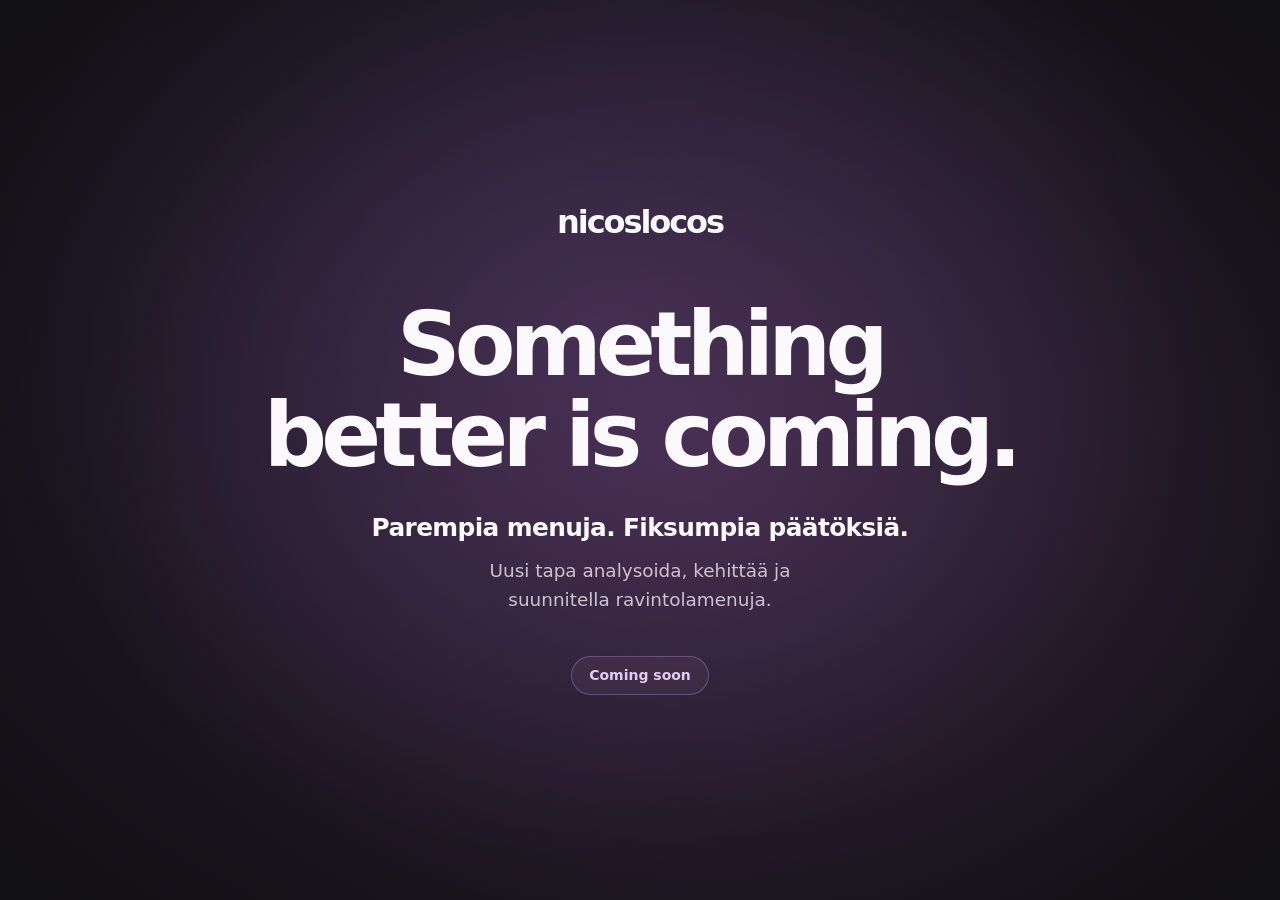
==== commit bf8af34b: "Add files via upload" ====
--- a/index.html
+++ b/index.html
@@ -1,74 +1,148 @@
-<!doctype html><html lang="en"><head><meta charset="utf-8"><meta name="viewport" content="width=device-width,initial-scale=1"><title>Nicoslocos — Know your margins. Make your menu work harder.</title><meta name="description" content="Spot menu weaknesses, track ingredient costs and margins, and create clearer menus. Nicoslocos Menu Profit Engine is built for restaurants and bars."><link rel="preconnect" href="https://fonts.googleapis.com"><link rel="preconnect" href="https://fonts.gstatic.com" crossorigin><link href="https://fonts.googleapis.com/css2?family=Manrope:wght@400;450;500;550;600;650;700;750;800&display=swap" rel="stylesheet"><style>
-:root{color-scheme:dark;--blue:#0066ff;--gold:#c6ab70;--muted:#91949e}*{box-sizing:border-box}body{margin:0;background:#060709;color:#f5f5f7;font-family:Manrope,Arial,sans-serif;-webkit-font-smoothing:antialiased}button,a{-webkit-tap-highlight-color:transparent}a{color:inherit;text-decoration:none}button{font:inherit;cursor:pointer}button:focus-visible,a:focus-visible{outline:2px solid var(--gold);outline-offset:6px}.page{max-width:1600px;margin:auto;padding:0 6.5%;overflow:hidden}header{height:113px;display:flex;align-items:center;justify-content:space-between;border-bottom:1px solid #ffffff0d}.brand{font-size:22px;font-weight:650;letter-spacing:-1px}.brand span{color:var(--blue)}.footer-icon{display:block;width:42px;height:42px;object-fit:contain}.brand span{color:var(--blue)}nav{display:flex;align-items:center;gap:34px;font-size:12px;color:#a2a3ac}.navlink{transition:color .2s}.navlink:hover{color:white}.outline{padding:12px 21px;border:1px solid #34363e;border-radius:5px;color:#dedfe5}.hero{position:relative;min-height:690px;display:grid;grid-template-columns:1fr 1.13fr;align-items:center;gap:42px;padding:74px 0 88px}.copy{position:relative;z-index:2}.eyebrow{font-size:10px;font-weight:600;letter-spacing:2.7px;color:var(--gold);display:flex;gap:12px;align-items:center;margin-bottom:28px}.eyebrow:before{content:'';height:1px;width:25px;background:var(--gold)}h1{font-weight:500;font-size:clamp(44px,4.7vw,72px);line-height:1.095;letter-spacing:-3.8px;margin:0 0 27px}h1 span{color:var(--blue)}.intro{font-size:14px;line-height:1.9;max-width:350px;color:#999da8;margin:0 0 32px}.actions{display:flex;gap:25px;align-items:center}.primary{display:inline-flex;justify-content:center;align-items:center;background:var(--blue);border:1px solid var(--blue);padding:16px 24px;border-radius:5px;color:#fff;font-size:12px;font-weight:650;transition:background .2s,transform .2s,box-shadow .2s}.primary:hover{background:#237bff;transform:translateY(-2px);box-shadow:0 8px 30px #0066ff25}.textbtn{border:0;background:none;padding:12px 0;color:#c4c6ce;font-size:12px;display:flex;align-items:center;gap:9px}.play{height:20px;width:20px;border:1px solid #666873;border-radius:50%;display:grid;place-items:center;font-size:8px}.note{font-size:10px;color:#686d78;margin-top:17px}.device-area{position:relative;perspective:1200px;min-width:0}.device-area:before{content:'';position:absolute;inset:10% -15% -20%;background:radial-gradient(ellipse,#0066ff19,transparent 65%);pointer-events:none}.laptop{position:relative;transform:rotateY(-8deg) rotateX(5deg);transition:transform .5s ease;will-change:transform}.lid{background:linear-gradient(130deg,#666971,#17191f 18%,#45474c 90%,#858890);border-radius:16px 16px 5px 5px;padding:7px;box-shadow:0 30px 70px #0008}.screen{background:#090b10;border:8px solid #07080a;border-top:19px solid #07080a;border-bottom:14px solid #07080a;border-radius:11px 11px 2px 2px;position:relative;overflow:hidden;aspect-ratio:1.52}.camera{position:absolute;width:4px;height:4px;border-radius:50%;background:#292b32;top:13px;left:50%;z-index:1}.base{height:14px;background:linear-gradient(#979ba3,#46494e 25%,#15171b 85%);width:112%;margin-left:-6%;border-radius:2px 2px 50% 50%/2px 2px 12px 12px;box-shadow:0 22px 35px #000}.base:before{content:'';display:block;width:17%;height:5px;background:#373a40;margin:auto;border-radius:0 0 7px 7px}.appbar{height:38px;border-bottom:1px solid #202430;display:flex;justify-content:space-between;align-items:center;padding:0 16px}.appbrand{font-size:9px;letter-spacing:2px}.appbrand small{display:block;font-size:4px;letter-spacing:1.15px;color:var(--gold);margin-top:3px}.sample{font-size:5px;letter-spacing:1px;color:#a8aab5;border:1px solid #30343d;padding:4px 5px;border-radius:3px}.appcontent{padding:15px 19px}.appnav{display:flex;gap:4px;border-bottom:1px solid #212633;padding-bottom:9px;margin-bottom:15px}.appnav button{border:0;background:none;font-size:6px;color:#979ba8;padding:6px 8px;border-radius:4px}.appnav button[aria-pressed=true]{background:#0066ff;color:white}.mini-label{color:var(--gold);font-size:5px;letter-spacing:1.3px;text-transform:uppercase}.appcontent h2{font-size:15px;letter-spacing:-.6px;font-weight:600;margin:7px 0 6px}.mini-desc{color:#858b9a;font-size:6px;line-height:1.7;margin:0 0 16px}.auditbox{border:1px solid #252c3d;background:#101520;border-radius:7px;padding:13px;display:flex;align-items:center;gap:15px}.score{border:3px solid #0066ff;border-right-color:#25324e;border-radius:50%;width:60px;height:60px;display:flex;align-items:center;justify-content:center;flex-shrink:0;font-size:20px;color:#fff}.score small{font-size:6px;color:#7f8798;margin-top:11px}.auditbox strong{font-size:9px;font-weight:550}.auditbox p{font-size:6px;line-height:1.8;color:#9199a9;margin:5px 0 0}.recommend{margin-top:9px;padding:11px 12px;border:1px solid #282b34;border-radius:5px;display:flex;align-items:center;gap:10px;font-size:7px;color:#c8cbd4}.recommend b{color:var(--gold);font-size:8px;font-weight:500}.recommend span{margin-left:auto;color:#7588b2;font-size:6px}.screenfoot{font-size:5px;color:#646c7e;margin-top:11px}.caption{position:relative;display:flex;align-items:center;justify-content:center;gap:12px;margin-top:34px;font-size:9px;color:#6c7382;letter-spacing:.3px}.caption i{width:4px;height:4px;background:var(--gold);border-radius:50%}.switcher{display:flex;justify-content:center;gap:18px;margin-top:13px}.switcher button{border:0;border-bottom:1px solid transparent;background:none;color:#787d88;padding:7px 0;font-size:10px}.switcher button[aria-pressed=true]{color:#d7d9e0;border-color:var(--gold)}.bottom{border-top:1px solid #ffffff0e;display:flex;justify-content:space-between;gap:20px;align-items:center;padding:27px 0 32px;color:#727782;font-size:10px}.bottom strong{color:#bcbfc6;font-weight:500}.disciplines{display:flex;gap:22px;font-size:9px;letter-spacing:1.6px;text-transform:uppercase}.disciplines span+span:before{content:'·';margin-right:22px;color:var(--gold)}.profitrow{display:grid;grid-template-columns:2fr 1fr 1fr 1fr;padding:11px 5px;border-bottom:1px solid #222837;font-size:7px;gap:6px}.profitrow.heading{font-size:5px;color:#858c9c;padding-top:4px}.profitrow .margin{color:var(--gold)}.profit-summary{padding:13px;background:#101520;border:1px solid #293247;border-radius:6px;font-size:7px;line-height:1.8;margin-top:13px;color:#acb4c5}.profit-summary strong{color:#d4b879;font-size:8px}.reveal{animation:enter .95s ease both}.device-area.reveal{animation-delay:.16s}.bottom.reveal{animation-delay:.28s}@keyframes enter{from{opacity:0;transform:translateY(20px)}to{opacity:1;transform:translateY(0)}}[hidden]{display:none!important}@media(min-width:1500px){.hero{min-height:760px}.screen{aspect-ratio:1.6}.appcontent{padding:23px}.appcontent h2{font-size:19px}.appbar{height:45px}.appnav button{font-size:8px}.recommend{padding:15px;font-size:8px}}@media(max-width:1000px){.page{padding:0 6%}.hero{gap:30px;min-height:630px}h1{font-size:52px;letter-spacing:-2.8px}.intro{font-size:13px}.actions{gap:18px}.screen{aspect-ratio:1.38}.appcontent{padding:11px}.appcontent h2{font-size:13px}.recommend{padding:9px 7px}.auditbox{padding:9px;gap:9px}.score{width:48px;height:48px}.disciplines{gap:12px}.disciplines span+span:before{margin-right:12px}}@media(max-width:760px){header{height:85px}.brand{font-size:21px}nav{gap:15px}.navlink{display:none}.outline{font-size:10px;padding:10px 14px}.hero{grid-template-columns:1fr;padding:53px 0 42px;gap:49px;min-height:0}.eyebrow{font-size:9px;margin-bottom:23px}h1{font-size:clamp(45px,10vw,68px);letter-spacing:-2.6px}.intro{font-size:13px;max-width:350px;margin-bottom:25px}.device-area{width:92%;margin:auto}.laptop{transform:rotateY(-4deg) rotateX(3deg)}.screen{aspect-ratio:1.5}.appcontent{padding:13px 15px}.caption{margin-top:25px}.bottom{align-items:flex-start;flex-direction:column;gap:16px;font-size:9px}.disciplines{font-size:8px}.primary{padding:15px 21px}.textbtn{font-size:11px}}@media(prefers-reduced-motion:reduce){*,*:before{animation:none!important;transition:none!important}.laptop{transform:none!important}}
+<!doctype html>
+<html lang="fi">
+<head>
+  <meta charset="utf-8">
+  <meta name="viewport" content="width=device-width, initial-scale=1, viewport-fit=cover">
+  <meta name="theme-color" content="#111014">
+  <meta name="description" content="Nicoslocos. Uusi tapa analysoida, kehittää ja suunnitella ravintolamenuja. Tulossa pian.">
+  <link rel="canonical" href="https://www.nicoslocos.com/">
+  <link rel="icon" href="data:,">
+  <title>Nicoslocos | Coming soon</title>
+  <style>
+    :root {
+      color-scheme: dark;
+      --charcoal: #111014;
+      --white: #fcf9fd;
+      --description: #cdc2d0;
+      --lilac: #e2cbf1;
+      font-family: system-ui, -apple-system, BlinkMacSystemFont, "Segoe UI", sans-serif;
+      background: var(--charcoal);
+      color: var(--white);
+    }
 
-.journey{padding:100px 0 90px;border-top:1px solid #ffffff0e}.journey-head{display:flex;justify-content:space-between;align-items:end;gap:40px;margin-bottom:58px}.journey h2{font-size:clamp(32px,3.6vw,52px);font-weight:500;line-height:1.17;letter-spacing:-2px;margin:0}.journey-head>p{max-width:300px;font-size:13px;line-height:1.85;color:#91949e;margin:0}.steps{display:grid;grid-template-columns:repeat(3,1fr);gap:36px}.step{border-top:1px solid #2b2e36;padding-top:23px}.step-number{color:var(--gold);font-size:11px;letter-spacing:2px}.step h3{font-size:21px;font-weight:500;letter-spacing:-.7px;margin:20px 0 13px}.step>p{font-size:12px;line-height:1.9;color:#91949e;max-width:310px;min-height:69px}.step-visual{height:164px;display:flex;align-items:center;justify-content:center;margin:27px 0 0;background:linear-gradient(140deg,#11151e,#090b10);border:1px solid #1b202b;border-radius:8px;position:relative;overflow:hidden}.paper{width:75px;height:105px;border:1px solid #4b5363;background:#171e2b;padding:15px 12px;position:relative;border-radius:3px;transform:rotate(-7deg)}.paper b{font-size:7px;letter-spacing:2px;font-weight:500;color:#d1c2a1;display:block;text-align:center;margin-bottom:14px}.paper i{height:2px;background:#465064;width:100%;display:block;margin:9px 0}.paper i:nth-child(3){width:65%}.scan{height:1px;background:#3988ff;box-shadow:0 0 13px #0066ff;position:absolute;left:-15px;right:-15px;top:50%;animation:scanDemo 5s ease-in-out infinite alternate}@keyframes scanDemo{from{top:20%}to{top:80%}}.description-example{width:84%;font-size:10px;line-height:1.9}.description-example small{color:#8092b5;font-size:8px;letter-spacing:1.2px;display:block;margin-bottom:10px}.description-example strong{display:block;font-weight:550;color:#e3e5eb}.description-example p{color:#969faf;margin:3px 0}.description-example span{color:var(--gold);font-size:10px}.margin-example{width:80%}.margin-example small{color:#949caa;font-size:9px}.margin-top{display:flex;justify-content:space-between;align-items:center;margin-bottom:16px}.margin-top strong{color:var(--gold);font-size:24px;font-weight:450}.margin-track{height:4px;background:#252b38;border-radius:3px}.margin-track i{display:block;height:100%;width:70%;background:var(--blue);border-radius:3px}.margin-example p{color:#788394;font-size:8px;line-height:1.7;margin:13px 0 0}.journey-end{display:flex;align-items:center;justify-content:space-between;margin-top:45px;gap:25px}.journey-end p{color:#656c79;font-size:9px;line-height:1.8;max-width:550px}.journey-end a{font-size:12px;color:#d2d6df;border-bottom:1px solid var(--gold);padding-bottom:7px;white-space:nowrap}.scroll-animate{transition:opacity .8s ease,transform .8s ease}.scroll-animate.waiting{opacity:0;transform:translateY(24px)}@media(max-width:760px){.journey{padding:57px 0 44px}.journey-head{flex-direction:column;align-items:start;gap:22px;margin-bottom:34px}.journey-head>p{max-width:340px}.steps{grid-template-columns:1fr;gap:33px}.step>p{max-width:100%;min-height:0}.step-visual{margin-top:20px;height:170px}.journey-end{flex-direction:column;align-items:start;margin-top:27px}.journey h2{letter-spacing:-1.5px}.step h3{margin-top:15px}}
+    *, *::before, *::after { box-sizing: border-box; }
+    body, p, h1 { margin: 0; }
 
-html{scroll-behavior:smooth;scroll-padding-top:30px}.section{padding:100px 0;border-top:1px solid #ffffff10}.section h2{font-size:clamp(34px,3.7vw,55px);line-height:1.15;letter-spacing:-2px;font-weight:500;margin:0 0 24px}.section p{color:#939aa7;font-size:13px;line-height:1.9}.section .eyebrow{font-size:9px}.two-col{display:grid;grid-template-columns:1fr 1fr;gap:85px;align-items:center}.section-intro{max-width:380px}.compare-toggle{display:inline-flex;gap:5px;padding:5px;background:#10131a;border:1px solid #252a34;border-radius:7px;margin:18px 0 24px}.compare-toggle button{border:0;color:#929aaa;background:none;padding:11px 22px;border-radius:4px;font-size:11px}.compare-toggle button[aria-pressed=true]{background:#0066ff;color:white}.comparison-sheet{min-height:345px;padding:38px;background:#efece5;color:#262521;border-radius:3px;box-shadow:0 25px 60px #0005;transition:background .4s,color .4s}.comparison-sheet .restaurant{font-size:10px;letter-spacing:3px;text-align:center;border-bottom:1px solid #26252130;padding-bottom:20px;margin-bottom:27px}.comparison-sheet .menu-category{font-size:9px;letter-spacing:2px;color:#79746b;margin-bottom:22px}.dish-title{font-size:21px;font-weight:550;letter-spacing:-.6px}.comparison-sheet p{font-size:12px;color:#6e685f;line-height:1.8;margin:11px 0}.dish-price{font-size:13px;margin-top:18px}.comparison-sheet.before{background:#d4d2cd}.comparison-sheet.before .dish-title{font-family:Arial,sans-serif;font-size:19px;letter-spacing:0;display:flex;justify-content:space-between;gap:15px}.comparison-sheet.before p{font-family:Arial,sans-serif}.sample-caption{font-size:9px!important;color:#727b8a!important;margin-top:17px!important}.change-note{padding-left:17px;border-left:1px solid #c6ab70;min-height:78px}.change-note strong{font-size:12px;color:#d7c095;font-weight:500}.change-note p{font-size:12px;margin:5px 0 0}.story{position:relative}.story-quote{font-size:clamp(25px,2.8vw,39px);line-height:1.5;letter-spacing:-1.2px;color:#d6d9e1;margin:0}.story-quote em{font-style:normal;color:#c6ab70}.founder{display:flex;align-items:center;gap:15px;margin-top:29px}.founder-mark{width:45px;height:45px;border:1px solid #36302a;border-radius:50%;display:grid;place-items:center;color:#c6ab70;font-size:16px}.founder strong{display:block;font-size:11px;font-weight:550}.founder span{font-size:10px;color:#737d8e;display:block;margin-top:5px}.story-copy p{margin:0 0 18px}.expertise{display:flex;gap:25px;border-top:1px solid #222833;padding-top:24px;margin-top:25px}.expertise span{font-size:9px;color:#b4bbc7;letter-spacing:1px}.pricing-head{text-align:center;max-width:560px;margin:0 auto 43px}.pricing-head .eyebrow{justify-content:center}.pricing-head .eyebrow:before{display:none}.pricing-head p{margin:0}.plan-grid{display:grid;grid-template-columns:repeat(3,1fr);gap:20px}.plan{position:relative;border:1px solid #272c36;padding:30px 26px;border-radius:8px;background:#0b0e14;display:flex;flex-direction:column}.plan.featured{border-color:#0066ff;background:linear-gradient(150deg,#0066ff12,#0b0e14 70%)}.plan-badge{position:absolute;top:-11px;left:25px;background:#0066ff;color:white;padding:5px 10px;border-radius:3px;font-size:8px;letter-spacing:1.3px}.plan h3{font-size:15px;font-weight:500;margin:4px 0 18px}.plan .price-status{font-size:25px;letter-spacing:-1px;color:#eeeff4;margin:0 0 7px}.plan .plan-for{font-size:11px;min-height:43px;margin:0 0 19px}.plan ul{list-style:none;padding:20px 0 0;margin:0;border-top:1px solid #262c38}.plan li{font-size:11px;color:#a7b0bf;margin:0 0 16px;padding-left:15px;position:relative;line-height:1.8}.plan li:before{content:'·';position:absolute;left:0;color:#c6ab70}.plan .plan-label{margin-top:auto;padding-top:15px;color:#697688;font-size:9px}.plan.enterprise{border-color:#514630}.free-note{text-align:center;margin:25px 0 0!important;font-size:11px!important}.free-note a{color:#9ac1ff}.faq-layout{display:grid;grid-template-columns:.8fr 1.2fr;gap:70px;align-items:start}.faq-list details{border-bottom:1px solid #282d36}.faq-list details:first-child{border-top:1px solid #282d36}.faq-list summary{list-style:none;cursor:pointer;font-size:13px;padding:23px 28px 23px 0;position:relative;color:#cbd0da;line-height:1.6}.faq-list summary::-webkit-details-marker{display:none}.faq-list summary:after{content:'+';position:absolute;right:3px;color:#c6ab70;font-size:20px;top:18px;font-weight:400}.faq-list details[open] summary:after{content:'−'}.faq-list details p{font-size:12px;margin:0 0 25px;max-width:510px}.closing{text-align:center;padding:90px 0}.closing p{max-width:430px;margin:0 auto 29px}.closing .eyebrow{justify-content:center}.closing .eyebrow:before{display:none}.site-footer{padding:34px 0 27px;border-top:1px solid #252a33}.footer-top{display:flex;justify-content:space-between;gap:25px;align-items:center}.footer-tag{font-size:7px;color:#c6ab70;letter-spacing:1.6px;margin-top:9px}.footer-links{display:flex;gap:23px;flex-wrap:wrap}.footer-links a,.footer-links button{font-size:10px;color:#969fac;background:none;border:0;padding:0}.footer-bottom{display:flex;justify-content:space-between;gap:20px;font-size:9px;color:#646e7d;margin-top:30px}.legal-dialog{background:#10141c;color:#e7eaf0;border:1px solid #373e4b;border-radius:9px;width:min(90vw,490px);padding:32px}.legal-dialog::backdrop{background:#000b;backdrop-filter:blur(5px)}.legal-dialog h2{font-size:23px;font-weight:500}.legal-dialog p{font-size:13px;color:#a1aabb;line-height:1.9}.legal-dialog button{background:#0066ff;color:white;border:0;border-radius:4px;padding:11px 21px;font-size:12px}.section a:focus-visible,summary:focus-visible{outline:2px solid #c6ab70;outline-offset:5px}
-@media(max-width:900px){.two-col{gap:40px}.plan{padding:26px 19px}.faq-layout{gap:35px}.expertise{gap:15px}.expertise span{font-size:8px}.comparison-sheet{padding:28px}}
-@media(max-width:760px){.section{padding:57px 0}.two-col,.faq-layout{grid-template-columns:1fr;gap:32px}.section h2{letter-spacing:-1.5px}.section-intro{max-width:100%}.plan-grid{grid-template-columns:1fr;gap:25px}.plan .plan-for{min-height:0}.plan{padding:29px}.comparison-sheet{min-height:320px}.expertise span{font-size:9px}.pricing-head{text-align:left}.pricing-head .eyebrow{justify-content:start}.footer-top{align-items:start;flex-direction:column}.footer-links{gap:21px;margin-top:10px}.footer-bottom{flex-direction:column;gap:9px}.closing{padding:65px 0}.section p{font-size:12px}}
-@media(prefers-reduced-motion:reduce){html{scroll-behavior:auto}}
+    .hero {
+      position: relative;
+      isolation: isolate;
+      display: grid;
+      place-items: center;
+      min-block-size: 100vh;
+      min-block-size: 100dvh;
+      overflow: clip;
+      padding: 3rem 1.25rem;
+      padding-block: max(3rem, env(safe-area-inset-top)) max(3rem, env(safe-area-inset-bottom));
+      padding-inline: max(1.25rem, env(safe-area-inset-left)) max(1.25rem, env(safe-area-inset-right));
+      text-align: center;
+    }
 
-.waitlist-section{position:relative}.waitlist-layout{display:grid;grid-template-columns:.82fr 1fr;gap:64px;align-items:center}.waitlist-copy h2{font-size:clamp(34px,3.7vw,55px);line-height:1.15;letter-spacing:-2px;font-weight:500;margin:0 0 24px}.waitlist-points{display:flex;flex-wrap:wrap;gap:10px;margin-top:28px}.waitlist-points span{border:1px solid #2b3547;background:#0b0f16;color:#b8c0ce;border-radius:999px;padding:9px 12px;font-size:10px;letter-spacing:.5px}.waitlist-panel{position:relative;overflow:hidden;padding:24px;background:linear-gradient(145deg,#111824,#080b10);border:1px solid #31405a;border-radius:9px;box-shadow:0 30px 90px #0008}.waitlist-panel:before{content:'';position:absolute;inset:0 0 auto;height:1px;background:linear-gradient(90deg,transparent,#0066ff,transparent);opacity:.75}.waitlist-panel-head{display:flex;justify-content:space-between;gap:16px;align-items:center;margin-bottom:18px}.waitlist-panel-head span{color:#c6ab70;font-size:9px;letter-spacing:1.8px}.waitlist-panel-head strong{font-size:11px;font-weight:600;color:#e7ebf3}.waitlist-frame{overflow:hidden;border:1px solid #273244;border-radius:7px;background:#fff;box-shadow:0 16px 45px #0007}.preview-warning{color:#c6ab70;font-size:9px;letter-spacing:1.5px;margin-bottom:25px}.form-small{font-size:10px!important;line-height:1.8!important;color:#8794a8!important;margin:14px 0 0}.inline-link{font:inherit;color:#a5c7ff;text-decoration:underline;background:none;border:0;padding:0;cursor:pointer}.legal-dialog{max-height:85vh;overflow-y:auto}.legal-dialog h3{font-size:15px;color:#d5bc87;margin-top:25px}.legal-dialog li{font-size:12px;color:#a1aabb;line-height:1.9}.legal-dialog a{color:#9fc1ff;text-decoration:underline}.legal-draft{padding:12px;border:1px solid #806b3d;color:#d8c08c!important;border-radius:4px}@media(max-width:900px){.waitlist-layout{grid-template-columns:1fr;gap:32px}}@media(max-width:760px){.waitlist-panel{padding:16px}.waitlist-frame iframe{height:430px}.waitlist-points{gap:8px}.waitlist-copy h2{letter-spacing:-1.5px}}
+    .hero::before {
+      content: "";
+      position: absolute;
+      z-index: -1;
+      inset: -8%;
+      background:
+        radial-gradient(ellipse 43% 51% at 55% 51%, #6c417455, transparent 100%),
+        radial-gradient(ellipse 41% 51% at 47% 38%, #6b50924a, transparent 100%),
+        radial-gradient(ellipse 59% 60% at 50% 50%, #35233d9e, transparent 100%);
+      pointer-events: none;
+    }
 
-/* 2026 refresh: page presentation. Early-access section remains unchanged. */
-html{scroll-behavior:smooth;scroll-padding-top:30px}.website-header-logo{width:205px!important;height:auto!important;max-width:100%}header{height:106px}.hero{grid-template-columns:1fr 1.05fr;min-height:760px;gap:38px;padding:90px 0 105px}h1{font-size:clamp(42px,4.15vw,66px);font-weight:550;letter-spacing:-2.9px;line-height:1.12}.intro{font-size:15px;max-width:410px;color:#a4a9b5;line-height:1.85}.actions{gap:24px;flex-wrap:wrap}.primary{gap:24px}.textbtn{display:inline-flex;gap:12px;align-items:center;padding:10px 0;font-size:12px;color:#ccd1dc}.note{max-width:400px;color:#7e8797;font-size:10px;line-height:1.8;margin-top:23px}.hero-preview{min-width:0}.stack{position:relative;height:515px;margin-top:25px;isolation:isolate}.stack>div{position:absolute;width:100%;transition:transform .4s}.stack-back{transform:translate(14px,-40px) rotate(7deg);opacity:.65;z-index:0}.stack-middle{transform:translate(-16px,-10px) rotate(-5deg);opacity:.87;z-index:1}.stack-front{transform:translate(0,42px) rotate(1deg);z-index:2}.stack .app-window{box-shadow:0 22px 55px #000b}.stack:hover .stack-front{transform:translate(0,30px) rotate(0)}.preview-label{font-size:8px;letter-spacing:1.5px;color:#c6ab70;position:relative;margin:27px 0 0}.preview-label span{letter-spacing:0;color:#7e8797;margin-left:12px}.app-window{width:100%;background:#101217;border:1px solid #373e4b;border-radius:10px;overflow:hidden;color:#edf0f6;font-family:Manrope,Arial,sans-serif;text-align:left}.ui-top{height:47px;background:#0b0d11;display:flex;justify-content:space-between;align-items:center;padding:0 19px;border-bottom:1px solid #262c35}.ui-top img{width:95px;height:29px;object-fit:contain}.ui-top>span{font-size:6px;color:#8b94a5;letter-spacing:1.2px}.ui-layout{display:grid;grid-template-columns:100px 1fr;min-height:330px}.ui-side{background:#0b0d11;border-right:1px solid #262c35;padding:23px 8px;display:flex;flex-direction:column;gap:18px;font-size:8px;color:#868e9e}.ui-side b{background:#0066ff23;color:#8eb7ff;padding:10px 6px;border-radius:4px;margin:-2px -1px}.ui-settings{margin-top:auto}.ui-body{padding:24px 20px 16px;min-width:0}.ui-kicker{font-size:7px;letter-spacing:1.5px;color:#c6ab70}.ui-body h3{font-size:17px;line-height:1.3;letter-spacing:-.5px;margin:10px 0 20px;font-weight:550}.ui-stat{padding:14px 16px;background:#161c26;border:1px solid #2b3544;border-radius:6px;display:flex;align-items:center;justify-content:space-between;gap:10px}.ui-stat>span{font-size:8px;color:#abb5c5;max-width:140px;line-height:1.7}.ui-stat strong{font-size:30px;font-weight:500;color:#d6e8ff}.ui-stat small{font-size:14px}.ui-table{margin-top:13px}.ui-tr{display:grid;grid-template-columns:1.9fr .8fr .8fr .8fr;gap:6px;padding:12px 0;border-bottom:1px solid #242a34;font-size:8px;align-items:center}.ui-tr b{font-weight:500}.ui-tr span{color:#9fa9bb}.ui-tr em{font-style:normal;color:#a4d9b7;text-align:right}.ui-th{font-size:6px;letter-spacing:.7px}.ui-tip{font-size:7px;color:#9da9bc;margin:17px 0;display:flex;align-items:center;gap:6px;line-height:1.7}.ui-tip i{width:5px;height:5px;background:#c6ab70;border-radius:50%;flex-shrink:0}.ui-bottom{display:flex;justify-content:space-between;align-items:center;gap:8px;font-size:7px;margin-top:16px;color:#8894a7}.ui-bottom b{font-weight:500;background:#0066ff;color:white;border-radius:4px;padding:9px 12px}.ui-score{display:grid;grid-template-columns:1.2fr 1fr;gap:12px;margin-bottom:15px}.ui-score>div{padding:14px;background:#171e29;border:1px solid #2b3544;border-radius:5px;display:flex;flex-direction:column;gap:6px}.ui-score strong{font-size:34px;line-height:1.2;font-weight:500;color:#e4bd79}.ui-score small{font-size:14px;color:#8c96a7}.ui-score b{font-size:27px;font-weight:500;color:#78aaff}.ui-score span{font-size:6px;letter-spacing:.7px;color:#a3adbd}.ui-issue{display:flex;gap:12px;padding:10px 0;border-bottom:1px solid #272d37}.ui-issue i{font-size:8px;color:#c6ab70;font-style:normal}.ui-issue b{display:block;font-size:9px;font-weight:500}.ui-issue span{display:block;font-size:7px;color:#95a0b2;margin-top:4px}.ui-editor{display:grid;grid-template-columns:1fr 1fr;gap:19px}.ui-editor label{display:block;font-size:6px;letter-spacing:1px;color:#929cad;margin:12px 0 8px}.ui-field{padding:9px 7px;border:1px solid #323a47;border-radius:3px;font-size:7px;margin-bottom:6px;color:#bdc6d5}.ui-swatches{display:flex;gap:7px}.ui-swatches i{background:#d0bd96;width:17px;height:17px;border-radius:50%}.ui-swatches i:nth-child(2){background:#f2eee6}.ui-swatches i:nth-child(3){background:#24282e;border:1px solid #545963}.ui-paper{padding:19px 13px;background:#eee9df;color:#333128;box-shadow:0 10px 20px #0007}.ui-paper small{font-size:10px;text-align:center;display:block;letter-spacing:2px;line-height:1.5}.ui-paper hr{border:0;border-top:1px solid #a89f8a;margin:14px 0}.ui-paper>span{display:block;font-size:5px;letter-spacing:1px;margin-bottom:12px}.ui-paper b{display:block;font-size:8px;margin:10px 0 4px}.ui-paper p{font-size:6px!important;line-height:1.6!important;color:#77705f!important;margin:0!important}.ui-paper strong{font-size:7px;font-weight:500;display:block;margin-top:6px}.section-heading{display:flex;justify-content:space-between;align-items:end;gap:40px;margin-bottom:42px}.section-heading h2{margin-bottom:0}.section-heading>p{font-size:13px;color:#939aa7;line-height:1.8;max-width:290px}.feature-grid{display:grid;grid-template-columns:repeat(3,1fr);gap:20px}.feature-grid article{padding:31px 27px 29px;border:1px solid #2a303b;border-radius:9px;background:linear-gradient(145deg,#151a23,#0b0e13)}.feature-icon{color:#c6ab70;font-size:9px;display:flex;justify-content:space-between;align-items:center;margin-bottom:43px}.feature-icon svg{width:31px;height:31px;color:#699dff}.feature-grid h3{font-size:23px;letter-spacing:-.7px;line-height:1.35;font-weight:500;margin:0 0 20px}.feature-grid p{font-size:12px;min-height:115px;margin-bottom:28px}.feature-grid strong{font-size:10px;font-weight:500;color:#9bbdff;line-height:1.8;display:block;border-top:1px solid #2b3443;padding-top:20px}.mission-grid{display:grid;grid-template-columns:1fr 1fr;gap:65px;margin-top:48px}.mission-grid>div+div{border-left:1px solid #393426;padding-left:55px}.mission-index{font-size:9px;letter-spacing:1.6px;color:#8f99aa;display:block;margin-bottom:25px}.mission h2{font-size:clamp(30px,3vw,45px)}.mission em{font-style:normal;color:#c6ab70}.mission-status{display:block;color:#9f9582;font-size:10px;line-height:1.9;margin-top:23px;max-width:370px}.story .two-col{grid-template-columns:.9fr 1.1fr}.story-copy p{font-size:14px}.founder-mark{font-size:23px;width:56px;height:56px}.product-tabs{display:flex;gap:10px;margin-bottom:25px}.product-tabs button{border:1px solid #303745;background:#0d1016;color:#9aa5b8;font-size:11px;border-radius:5px;padding:14px 19px}.product-tabs button[aria-selected=true]{background:#0066ff;color:#fff;border-color:#0066ff}.product-stage{display:grid;grid-template-columns:.65fr 1fr;gap:50px;align-items:center;padding:40px;background:radial-gradient(ellipse at 90% 20%,#0066ff16,transparent 75%),#0c1017;border:1px solid #293446;border-radius:12px}.product-caption>span{font-size:8px;letter-spacing:1.5px;color:#c6ab70}.product-caption h3{font-size:30px;line-height:1.25;letter-spacing:-1px;font-weight:500;margin:22px 0}.product-caption p{font-size:12px;max-width:260px}.product-caption>small{display:block;color:#78869c;font-size:9px;line-height:1.9;margin-top:30px}#product-panel{min-width:0}.product-stage .app-window{box-shadow:0 28px 40px #0007}.calculation-note{font-size:10px!important;color:#78869c!important;margin-top:20px}.faq-layout{grid-template-columns:.8fr 1.2fr}.section{padding:95px 0}
-@media(min-width:1450px){.stack{height:540px}.ui-layout{min-height:365px}.ui-body{padding:27px 23px}.ui-body h3{font-size:19px}.ui-tr{font-size:9px}}
-@media(max-width:1050px){.page{padding:0 5%}.hero{gap:25px;min-height:700px}h1{font-size:47px}.stack{height:480px}.stack .ui-layout{grid-template-columns:78px 1fr;min-height:300px}.stack .ui-body{padding:20px 13px}.stack .ui-side{font-size:7px}.stack .ui-body h3{font-size:14px}.stack .ui-tr{font-size:7px}.feature-grid article{padding:25px 20px}.feature-grid h3{font-size:21px}.feature-grid p{min-height:145px}.mission-grid{gap:35px}.mission-grid>div+div{padding-left:35px}.product-stage{gap:25px;padding:28px}.product-caption h3{font-size:26px}}
-@media(max-width:760px){header{height:90px}.website-header-logo{width:165px!important}nav{gap:15px}nav .navlink{display:none}.outline{font-size:10px;padding:10px 13px}.hero{display:grid;grid-template-columns:1fr;padding:58px 0 70px;gap:50px;min-height:0}h1{font-size:clamp(39px,9.2vw,60px);letter-spacing:-2px;max-width:550px}.intro{font-size:14px;max-width:470px}.hero-preview{width:100%;max-width:540px;margin:auto;padding:0 12px}.stack{height:475px;margin-top:20px}.stack .ui-layout{min-height:330px;grid-template-columns:85px 1fr}.preview-label{font-size:7px;letter-spacing:1px;line-height:2;margin-top:25px}.preview-label span{display:block;margin-left:0;font-size:9px}.section{padding:60px 0}.section-heading{display:block;margin-bottom:30px}.section-heading>p{margin-top:20px}.feature-grid{grid-template-columns:1fr;gap:15px}.feature-grid article{padding:26px}.feature-icon{margin-bottom:25px}.feature-grid h3{font-size:25px}.feature-grid h3 br{display:none}.feature-grid p{min-height:0;max-width:470px;font-size:13px}.mission-grid{grid-template-columns:1fr;gap:36px;margin-top:32px}.mission-grid>div+div{padding:32px 0 0;border-left:0;border-top:1px solid #393426}.mission h2{font-size:34px}.story .two-col,.faq-layout{grid-template-columns:1fr;gap:30px}.expertise{flex-wrap:wrap}.product-tabs{gap:6px}.product-tabs button{font-size:9px;padding:11px 9px;flex:1;line-height:1.7}.product-stage{grid-template-columns:1fr;padding:23px 16px;gap:25px}.product-caption{padding:0 7px}.product-caption h3{font-size:29px}.product-caption p{max-width:100%}.product-caption>small{margin-top:14px}.product-stage .ui-layout{grid-template-columns:77px 1fr}.product-stage .ui-body{padding:20px 12px}.product-stage .ui-body h3{font-size:15px}.ui-tr{font-size:7px}.ui-score span{font-size:5px}.ui-top{padding:0 13px}.ui-side{font-size:7px}.ui-stat strong{font-size:26px}.ui-stat>span{font-size:7px}.ui-editor{gap:10px}.actions{gap:19px}.note{font-size:10px}.hero .eyebrow{font-size:9px}}
-@media(max-width:380px){.stack .ui-layout{grid-template-columns:65px 1fr}.stack .ui-side{font-size:6px}.ui-tr{gap:3px;font-size:6px}.ui-bottom{font-size:6px}.ui-tip{font-size:6px}.ui-stat{padding:12px 9px}.stack{height:460px}.ui-top>span{font-size:5px}.product-stage .ui-layout{grid-template-columns:64px 1fr}}
-@media(prefers-reduced-motion:reduce){html{scroll-behavior:auto}.stack>div{transition:none}}
-.waitlist-section{padding:100px 0}@media(max-width:760px){.waitlist-section{padding:57px 0}}
-/* Readability and layered-page composition */
-.hero .eyebrow,.section:not(.waitlist-section) .eyebrow{font-size:13px;letter-spacing:2px;line-height:1.7}
-.mission-index{font-size:13px;line-height:1.6;letter-spacing:1.5px}
-.feature-number{font-size:64px;font-weight:500;line-height:1;letter-spacing:-3px;color:#c6ab70}
-.feature-icon{margin-bottom:30px}.feature-grid p{font-size:14px;line-height:1.85}.feature-grid strong{font-size:12px}
-.section-heading{display:block}.section-heading>p{max-width:620px;margin:22px 0 0;text-align:left;font-size:15px}.section-heading>p br{display:none}
-.mission p,.story-copy p{font-size:15px;line-height:1.9}.mission-status{font-size:12px}.product-caption>span{font-size:12px;line-height:1.7}.product-caption p{font-size:14px}.faq-list summary{font-size:15px}.faq-list details p{font-size:14px}
-.stack{height:540px;perspective:1300px;margin-top:0}.stack>div{width:87%;transform-origin:50% 50%;opacity:1}
-.stack-back{transform:translate(8%,0) rotateY(-19deg) rotateZ(8deg);z-index:3}
-.stack-middle{transform:translate(0,90px) rotateY(-19deg) rotateZ(8deg);z-index:2;filter:brightness(.8)}
-.stack-front,.stack:hover .stack-front{transform:translate(-8%,180px) rotateY(-19deg) rotateZ(8deg);z-index:1;filter:brightness(.6)}
-.stack .app-window{box-shadow:15px 30px 40px #0009;border-radius:5px}
-@media(max-width:760px){.hero .eyebrow,.section:not(.waitlist-section) .eyebrow{font-size:12px}.mission-index{font-size:12px}.feature-number{font-size:58px}.hero-preview{padding:0 22px}.stack{height:560px}.stack>div{width:95%}.stack-back{transform:translate(5%,0) rotateY(-15deg) rotateZ(8deg)}.stack-middle{transform:translate(0,85px) rotateY(-15deg) rotateZ(8deg)}.stack-front,.stack:hover .stack-front{transform:translate(-5%,170px) rotateY(-15deg) rotateZ(8deg)}.section-heading>p{font-size:14px}.mission p,.story-copy p{font-size:14px}.feature-grid p{min-height:0}.faq-list details p{font-size:13px}}
-.real-app-screen{display:block;width:100%;height:auto;border:1px solid #333b48;border-radius:6px}.stack .real-app-screen{box-shadow:10px 25px 40px #0009}.stack{height:490px}.product-stage{grid-template-columns:1fr;padding:32px;gap:25px}.product-caption p{max-width:650px}.product-caption h3 br{display:none}.product-caption h3{margin:12px 0}.product-stage .real-app-screen{box-shadow:0 18px 40px #0008}.stack>div{width:96%}.stack-back{transform:translate(5%,0) rotateY(-15deg) rotateZ(8deg)}.stack-middle{transform:translate(0,85px) rotateY(-15deg) rotateZ(8deg)}.stack-front,.stack:hover .stack-front{transform:translate(-5%,170px) rotateY(-15deg) rotateZ(8deg)}@media(max-width:760px){.stack{height:410px}.product-stage{padding:15px}.stack-middle{transform:translate(0,65px) rotateY(-15deg) rotateZ(8deg)}.stack-front,.stack:hover .stack-front{transform:translate(-5%,130px) rotateY(-15deg) rotateZ(8deg)}} </style><link rel="icon" type="image/png" href="logo-icon.png"><style>.website-header-logo{display:block;width:210px;height:auto}.brand{flex-shrink:0}@media(max-width:760px){.website-header-logo{width:170px}}@media(max-width:380px){.website-header-logo{width:145px}header nav{gap:8px}}
-/* 2026 refresh: page presentation. Early-access section remains unchanged. */
-html{scroll-behavior:smooth;scroll-padding-top:30px}.website-header-logo{width:205px!important;height:auto!important;max-width:100%}header{height:106px}.hero{grid-template-columns:1fr 1.05fr;min-height:760px;gap:38px;padding:90px 0 105px}h1{font-size:clamp(42px,4.15vw,66px);font-weight:550;letter-spacing:-2.9px;line-height:1.12}.intro{font-size:15px;max-width:410px;color:#a4a9b5;line-height:1.85}.actions{gap:24px;flex-wrap:wrap}.primary{gap:24px}.textbtn{display:inline-flex;gap:12px;align-items:center;padding:10px 0;font-size:12px;color:#ccd1dc}.note{max-width:400px;color:#7e8797;font-size:10px;line-height:1.8;margin-top:23px}.hero-preview{min-width:0}.stack{position:relative;height:515px;margin-top:25px;isolation:isolate}.stack>div{position:absolute;width:100%;transition:transform .4s}.stack-back{transform:translate(14px,-40px) rotate(7deg);opacity:.65;z-index:0}.stack-middle{transform:translate(-16px,-10px) rotate(-5deg);opacity:.87;z-index:1}.stack-front{transform:translate(0,42px) rotate(1deg);z-index:2}.stack .app-window{box-shadow:0 22px 55px #000b}.stack:hover .stack-front{transform:translate(0,30px) rotate(0)}.preview-label{font-size:8px;letter-spacing:1.5px;color:#c6ab70;position:relative;margin:27px 0 0}.preview-label span{letter-spacing:0;color:#7e8797;margin-left:12px}.app-window{width:100%;background:#101217;border:1px solid #373e4b;border-radius:10px;overflow:hidden;color:#edf0f6;font-family:Manrope,Arial,sans-serif;text-align:left}.ui-top{height:47px;background:#0b0d11;display:flex;justify-content:space-between;align-items:center;padding:0 19px;border-bottom:1px solid #262c35}.ui-top img{width:95px;height:29px;object-fit:contain}.ui-top>span{font-size:6px;color:#8b94a5;letter-spacing:1.2px}.ui-layout{display:grid;grid-template-columns:100px 1fr;min-height:330px}.ui-side{background:#0b0d11;border-right:1px solid #262c35;padding:23px 8px;display:flex;flex-direction:column;gap:18px;font-size:8px;color:#868e9e}.ui-side b{background:#0066ff23;color:#8eb7ff;padding:10px 6px;border-radius:4px;margin:-2px -1px}.ui-settings{margin-top:auto}.ui-body{padding:24px 20px 16px;min-width:0}.ui-kicker{font-size:7px;letter-spacing:1.5px;color:#c6ab70}.ui-body h3{font-size:17px;line-height:1.3;letter-spacing:-.5px;margin:10px 0 20px;font-weight:550}.ui-stat{padding:14px 16px;background:#161c26;border:1px solid #2b3544;border-radius:6px;display:flex;align-items:center;justify-content:space-between;gap:10px}.ui-stat>span{font-size:8px;color:#abb5c5;max-width:140px;line-height:1.7}.ui-stat strong{font-size:30px;font-weight:500;color:#d6e8ff}.ui-stat small{font-size:14px}.ui-table{margin-top:13px}.ui-tr{display:grid;grid-template-columns:1.9fr .8fr .8fr .8fr;gap:6px;padding:12px 0;border-bottom:1px solid #242a34;font-size:8px;align-items:center}.ui-tr b{font-weight:500}.ui-tr span{color:#9fa9bb}.ui-tr em{font-style:normal;color:#a4d9b7;text-align:right}.ui-th{font-size:6px;letter-spacing:.7px}.ui-tip{font-size:7px;color:#9da9bc;margin:17px 0;display:flex;align-items:center;gap:6px;line-height:1.7}.ui-tip i{width:5px;height:5px;background:#c6ab70;border-radius:50%;flex-shrink:0}.ui-bottom{display:flex;justify-content:space-between;align-items:center;gap:8px;font-size:7px;margin-top:16px;color:#8894a7}.ui-bottom b{font-weight:500;background:#0066ff;color:white;border-radius:4px;padding:9px 12px}.ui-score{display:grid;grid-template-columns:1.2fr 1fr;gap:12px;margin-bottom:15px}.ui-score>div{padding:14px;background:#171e29;border:1px solid #2b3544;border-radius:5px;display:flex;flex-direction:column;gap:6px}.ui-score strong{font-size:34px;line-height:1.2;font-weight:500;color:#e4bd79}.ui-score small{font-size:14px;color:#8c96a7}.ui-score b{font-size:27px;font-weight:500;color:#78aaff}.ui-score span{font-size:6px;letter-spacing:.7px;color:#a3adbd}.ui-issue{display:flex;gap:12px;padding:10px 0;border-bottom:1px solid #272d37}.ui-issue i{font-size:8px;color:#c6ab70;font-style:normal}.ui-issue b{display:block;font-size:9px;font-weight:500}.ui-issue span{display:block;font-size:7px;color:#95a0b2;margin-top:4px}.ui-editor{display:grid;grid-template-columns:1fr 1fr;gap:19px}.ui-editor label{display:block;font-size:6px;letter-spacing:1px;color:#929cad;margin:12px 0 8px}.ui-field{padding:9px 7px;border:1px solid #323a47;border-radius:3px;font-size:7px;margin-bottom:6px;color:#bdc6d5}.ui-swatches{display:flex;gap:7px}.ui-swatches i{background:#d0bd96;width:17px;height:17px;border-radius:50%}.ui-swatches i:nth-child(2){background:#f2eee6}.ui-swatches i:nth-child(3){background:#24282e;border:1px solid #545963}.ui-paper{padding:19px 13px;background:#eee9df;color:#333128;box-shadow:0 10px 20px #0007}.ui-paper small{font-size:10px;text-align:center;display:block;letter-spacing:2px;line-height:1.5}.ui-paper hr{border:0;border-top:1px solid #a89f8a;margin:14px 0}.ui-paper>span{display:block;font-size:5px;letter-spacing:1px;margin-bottom:12px}.ui-paper b{display:block;font-size:8px;margin:10px 0 4px}.ui-paper p{font-size:6px!important;line-height:1.6!important;color:#77705f!important;margin:0!important}.ui-paper strong{font-size:7px;font-weight:500;display:block;margin-top:6px}.section-heading{display:flex;justify-content:space-between;align-items:end;gap:40px;margin-bottom:42px}.section-heading h2{margin-bottom:0}.section-heading>p{font-size:13px;color:#939aa7;line-height:1.8;max-width:290px}.feature-grid{display:grid;grid-template-columns:repeat(3,1fr);gap:20px}.feature-grid article{padding:31px 27px 29px;border:1px solid #2a303b;border-radius:9px;background:linear-gradient(145deg,#151a23,#0b0e13)}.feature-icon{color:#c6ab70;font-size:9px;display:flex;justify-content:space-between;align-items:center;margin-bottom:43px}.feature-icon svg{width:31px;height:31px;color:#699dff}.feature-grid h3{font-size:23px;letter-spacing:-.7px;line-height:1.35;font-weight:500;margin:0 0 20px}.feature-grid p{font-size:12px;min-height:115px;margin-bottom:28px}.feature-grid strong{font-size:10px;font-weight:500;color:#9bbdff;line-height:1.8;display:block;border-top:1px solid #2b3443;padding-top:20px}.mission-grid{display:grid;grid-template-columns:1fr 1fr;gap:65px;margin-top:48px}.mission-grid>div+div{border-left:1px solid #393426;padding-left:55px}.mission-index{font-size:9px;letter-spacing:1.6px;color:#8f99aa;display:block;margin-bottom:25px}.mission h2{font-size:clamp(30px,3vw,45px)}.mission em{font-style:normal;color:#c6ab70}.mission-status{display:block;color:#9f9582;font-size:10px;line-height:1.9;margin-top:23px;max-width:370px}.story .two-col{grid-template-columns:.9fr 1.1fr}.story-copy p{font-size:14px}.founder-mark{font-size:23px;width:56px;height:56px}.product-tabs{display:flex;gap:10px;margin-bottom:25px}.product-tabs button{border:1px solid #303745;background:#0d1016;color:#9aa5b8;font-size:11px;border-radius:5px;padding:14px 19px}.product-tabs button[aria-selected=true]{background:#0066ff;color:#fff;border-color:#0066ff}.product-stage{display:grid;grid-template-columns:.65fr 1fr;gap:50px;align-items:center;padding:40px;background:radial-gradient(ellipse at 90% 20%,#0066ff16,transparent 75%),#0c1017;border:1px solid #293446;border-radius:12px}.product-caption>span{font-size:8px;letter-spacing:1.5px;color:#c6ab70}.product-caption h3{font-size:30px;line-height:1.25;letter-spacing:-1px;font-weight:500;margin:22px 0}.product-caption p{font-size:12px;max-width:260px}.product-caption>small{display:block;color:#78869c;font-size:9px;line-height:1.9;margin-top:30px}#product-panel{min-width:0}.product-stage .app-window{box-shadow:0 28px 40px #0007}.calculation-note{font-size:10px!important;color:#78869c!important;margin-top:20px}.faq-layout{grid-template-columns:.8fr 1.2fr}.section{padding:95px 0}
-@media(min-width:1450px){.stack{height:540px}.ui-layout{min-height:365px}.ui-body{padding:27px 23px}.ui-body h3{font-size:19px}.ui-tr{font-size:9px}}
-@media(max-width:1050px){.page{padding:0 5%}.hero{gap:25px;min-height:700px}h1{font-size:47px}.stack{height:480px}.stack .ui-layout{grid-template-columns:78px 1fr;min-height:300px}.stack .ui-body{padding:20px 13px}.stack .ui-side{font-size:7px}.stack .ui-body h3{font-size:14px}.stack .ui-tr{font-size:7px}.feature-grid article{padding:25px 20px}.feature-grid h3{font-size:21px}.feature-grid p{min-height:145px}.mission-grid{gap:35px}.mission-grid>div+div{padding-left:35px}.product-stage{gap:25px;padding:28px}.product-caption h3{font-size:26px}}
-@media(max-width:760px){header{height:90px}.website-header-logo{width:165px!important}nav{gap:15px}nav .navlink{display:none}.outline{font-size:10px;padding:10px 13px}.hero{display:grid;grid-template-columns:1fr;padding:58px 0 70px;gap:50px;min-height:0}h1{font-size:clamp(39px,9.2vw,60px);letter-spacing:-2px;max-width:550px}.intro{font-size:14px;max-width:470px}.hero-preview{width:100%;max-width:540px;margin:auto;padding:0 12px}.stack{height:475px;margin-top:20px}.stack .ui-layout{min-height:330px;grid-template-columns:85px 1fr}.preview-label{font-size:7px;letter-spacing:1px;line-height:2;margin-top:25px}.preview-label span{display:block;margin-left:0;font-size:9px}.section{padding:60px 0}.section-heading{display:block;margin-bottom:30px}.section-heading>p{margin-top:20px}.feature-grid{grid-template-columns:1fr;gap:15px}.feature-grid article{padding:26px}.feature-icon{margin-bottom:25px}.feature-grid h3{font-size:25px}.feature-grid h3 br{display:none}.feature-grid p{min-height:0;max-width:470px;font-size:13px}.mission-grid{grid-template-columns:1fr;gap:36px;margin-top:32px}.mission-grid>div+div{padding:32px 0 0;border-left:0;border-top:1px solid #393426}.mission h2{font-size:34px}.story .two-col,.faq-layout{grid-template-columns:1fr;gap:30px}.expertise{flex-wrap:wrap}.product-tabs{gap:6px}.product-tabs button{font-size:9px;padding:11px 9px;flex:1;line-height:1.7}.product-stage{grid-template-columns:1fr;padding:23px 16px;gap:25px}.product-caption{padding:0 7px}.product-caption h3{font-size:29px}.product-caption p{max-width:100%}.product-caption>small{margin-top:14px}.product-stage .ui-layout{grid-template-columns:77px 1fr}.product-stage .ui-body{padding:20px 12px}.product-stage .ui-body h3{font-size:15px}.ui-tr{font-size:7px}.ui-score span{font-size:5px}.ui-top{padding:0 13px}.ui-side{font-size:7px}.ui-stat strong{font-size:26px}.ui-stat>span{font-size:7px}.ui-editor{gap:10px}.actions{gap:19px}.note{font-size:10px}.hero .eyebrow{font-size:9px}}
-@media(max-width:380px){.stack .ui-layout{grid-template-columns:65px 1fr}.stack .ui-side{font-size:6px}.ui-tr{gap:3px;font-size:6px}.ui-bottom{font-size:6px}.ui-tip{font-size:6px}.ui-stat{padding:12px 9px}.stack{height:460px}.ui-top>span{font-size:5px}.product-stage .ui-layout{grid-template-columns:64px 1fr}}
-@media(prefers-reduced-motion:reduce){html{scroll-behavior:auto}.stack>div{transition:none}}
-.waitlist-section{padding:100px 0}@media(max-width:760px){.waitlist-section{padding:57px 0}}
-/* Readability and layered-page composition */
-.hero .eyebrow,.section:not(.waitlist-section) .eyebrow{font-size:13px;letter-spacing:2px;line-height:1.7}
-.mission-index{font-size:13px;line-height:1.6;letter-spacing:1.5px}
-.feature-number{font-size:64px;font-weight:500;line-height:1;letter-spacing:-3px;color:#c6ab70}
-.feature-icon{margin-bottom:30px}.feature-grid p{font-size:14px;line-height:1.85}.feature-grid strong{font-size:12px}
-.section-heading{display:block}.section-heading>p{max-width:620px;margin:22px 0 0;text-align:left;font-size:15px}.section-heading>p br{display:none}
-.mission p,.story-copy p{font-size:15px;line-height:1.9}.mission-status{font-size:12px}.product-caption>span{font-size:12px;line-height:1.7}.product-caption p{font-size:14px}.faq-list summary{font-size:15px}.faq-list details p{font-size:14px}
-.stack{height:540px;perspective:1300px;margin-top:0}.stack>div{width:87%;transform-origin:50% 50%;opacity:1}
-.stack-back{transform:translate(8%,0) rotateY(-19deg) rotateZ(8deg);z-index:3}
-.stack-middle{transform:translate(0,90px) rotateY(-19deg) rotateZ(8deg);z-index:2;filter:brightness(.8)}
-.stack-front,.stack:hover .stack-front{transform:translate(-8%,180px) rotateY(-19deg) rotateZ(8deg);z-index:1;filter:brightness(.6)}
-.stack .app-window{box-shadow:15px 30px 40px #0009;border-radius:5px}
-@media(max-width:760px){.hero .eyebrow,.section:not(.waitlist-section) .eyebrow{font-size:12px}.mission-index{font-size:12px}.feature-number{font-size:58px}.hero-preview{padding:0 22px}.stack{height:560px}.stack>div{width:95%}.stack-back{transform:translate(5%,0) rotateY(-15deg) rotateZ(8deg)}.stack-middle{transform:translate(0,85px) rotateY(-15deg) rotateZ(8deg)}.stack-front,.stack:hover .stack-front{transform:translate(-5%,170px) rotateY(-15deg) rotateZ(8deg)}.section-heading>p{font-size:14px}.mission p,.story-copy p{font-size:14px}.feature-grid p{min-height:0}.faq-list details p{font-size:13px}}
-.real-app-screen{display:block;width:100%;height:auto;border:1px solid #333b48;border-radius:6px}.stack .real-app-screen{box-shadow:10px 25px 40px #0009}.stack{height:490px}.product-stage{grid-template-columns:1fr;padding:32px;gap:25px}.product-caption p{max-width:650px}.product-caption h3 br{display:none}.product-caption h3{margin:12px 0}.product-stage .real-app-screen{box-shadow:0 18px 40px #0008}.stack>div{width:96%}.stack-back{transform:translate(5%,0) rotateY(-15deg) rotateZ(8deg)}.stack-middle{transform:translate(0,85px) rotateY(-15deg) rotateZ(8deg)}.stack-front,.stack:hover .stack-front{transform:translate(-5%,170px) rotateY(-15deg) rotateZ(8deg)}@media(max-width:760px){.stack{height:410px}.product-stage{padding:15px}.stack-middle{transform:translate(0,65px) rotateY(-15deg) rotateZ(8deg)}.stack-front,.stack:hover .stack-front{transform:translate(-5%,130px) rotateY(-15deg) rotateZ(8deg)}} </style></head><body><div class="page"><header><a class="brand" href="./" aria-label="Nicoslocos home"><img class="website-header-logo" src="logo.svg" width="438" height="111" alt="Nicoslocos"></a><nav aria-label="Main navigation"><a class="navlink" href="#features">How it helps</a><a class="navlink" href="#mission">Our mission</a><a class="outline" href="#waitlist">Get early access</a></nav></header><main><section class="hero" aria-labelledby="hero-title"><div class="copy"><div class="eyebrow">FOR RESTAURANTS &amp; BARS</div><h1 id="hero-title">Know your margins.<br>Make your menu<br><span>work harder.</span></h1><p class="intro">Find what’s holding your menu back. See what each dish and drink leaves after ingredient costs. Create a clearer, more tempting menu — all in one place.</p><div class="actions"><a class="primary" href="#waitlist">Get early access <span aria-hidden="true">↗</span></a><a class="textbtn" href="#product">See how it works <span aria-hidden="true">↓</span></a></div><p class="note">Built by a hospitality insider. Made for your everyday decisions.</p></div><div class="hero-preview"><div class="stack"><div class="stack-front"><img class="real-app-screen" src="assets/app-create.jpg" alt="Nicoslocos menu editor and print preview with example data" width="1363" height="936"></div><div class="stack-middle"><img class="real-app-screen" src="assets/app-profit.jpg" alt="Nicoslocos product margins with example data" width="1363" height="936"></div><div class="stack-back"><img class="real-app-screen" src="assets/app-scan.jpg" alt="Nicoslocos menu analysis results with example data" width="1363" height="936"></div></div></div></section>
-<section class="section features" id="features"><div class="section-heading"><div><div class="eyebrow">ONE TOOL. THREE BETTER DECISIONS.</div><h2>A menu that looks good.<br>Numbers that make sense.</h2></div><p>Less guesswork before the next service.<br>More clarity on what to improve.</p></div><div class="feature-grid"><article><div class="feature-icon"><span class="feature-number">1</span> <svg viewBox="0 0 32 32" fill="none" stroke="currentColor" stroke-width="1.5" aria-hidden="true"><path d="M11 4H5v6m16-6h6v6M5 22v6h6m16-6v6h-6M9 13h14M9 18h10"/></svg></div><h3>See what your <br>menu is missing.</h3><p>Scan a clear photo of your menu. Get a quality score and practical suggestions for layout, descriptions and price presentation.</p><strong>Know what to improve first. ↗</strong></article><article><div class="feature-icon"><span class="feature-number">2</span> <svg viewBox="0 0 32 32" fill="none" stroke="currentColor" stroke-width="1.5" aria-hidden="true"><path d="M5 4v24h23M10 22v-6m7 6V9m7 13V5"/></svg></div><h3>Keep your costs <br>from eating your margin.</h3><p>Save recipes and ingredient prices. When an ingredient price changes, linked product costs and margins update with it.</p><strong>Make pricing decisions with clarity. ↗</strong></article><article><div class="feature-icon"><span class="feature-number">3</span> <svg viewBox="0 0 32 32" fill="none" stroke="currentColor" stroke-width="1.5" aria-hidden="true"><path d="M7 3h13l6 6v20H7zM20 3v7h6M11 15h11m-11 5h11m-11 5h7"/></svg></div><h3>Build a menu <br>guests want to explore.</h3><p>Bring in saved products, refine descriptions and choose a template. Add your logo and colours, then export your menu for print or screen.</p><strong>Turn your work into a ready-to-use menu. ↗</strong></article></div></section>
-<section class="section mission" id="mission"><div class="eyebrow">BETTER BUSINESS. A BIGGER PURPOSE.</div><div class="mission-grid"><div><span class="mission-index">01 / FOR HOSPITALITY</span><h2>Help restaurants thrive.</h2><p>Behind every restaurant are people putting their time, energy and heart into their work. Our mission is to help them understand their menus, protect their margins and build a stronger business.</p></div><div><span class="mission-index">02 / FOR THE NEXT GENERATION</span><h2>Help young people<br><em>find their confidence.</em></h2><p>Hospitality helped me find my feet when social anxiety made everyday situations difficult. It gave me a place to grow, connect with people and start believing in myself.</p><p>That’s why I want Nicoslocos to give back. My goal is to donate a share of its profits to support young people who struggle with social anxiety.</p><span class="mission-status">A commitment I’m building towards. The donation share and recipient are still to be confirmed.</span></div></div></section>
-<section class="section story" id="about"><div class="two-col"><div><div class="eyebrow">MEET THE FOUNDER</div><h2>I know the work<br>behind the menu.</h2><div class="founder"><div class="founder-mark" aria-hidden="true">n.</div><div><strong>Nico Ristaniemi</strong><span>Founder · Helsinki, Finland</span></div></div></div><div class="story-copy"><p>I started as a dishwasher and worked my way through cafés and bars to become a head bartender. Over 18 years in hospitality taught me what a busy service feels like — and how much work goes into every sale.</p><p>Along the way, I became a graphic designer. Nicoslocos brings those two worlds together: the practical reality of running a restaurant and the design choices that help a menu do its job.</p><p>I’m building the tool I would want behind the bar: clear, practical and easy to come back to when the numbers change.</p><div class="expertise"><span>18+ YEARS IN HOSPITALITY</span><span>9+ YEARS IN DESIGN</span></div></div></div></section>
-<section class="section product-section" id="product"><div class="section-heading"><div><div class="eyebrow">TAKE A CLOSER LOOK</div><h2>From the first scan<br>to the next menu.</h2></div><p>Explore three connected parts<br>of Menu Profit Engine.</p></div><div class="product-tabs" role="tablist" aria-label="Product previews"><button role="tab" id="tab-scan" aria-controls="product-panel" aria-selected="true" data-product="scan">01 / Menu Scanner</button><button role="tab" id="tab-profit" aria-controls="product-panel" aria-selected="false" tabindex="-1" data-product="profit">02 / My Products</button><button role="tab" id="tab-create" aria-controls="product-panel" aria-selected="false" tabindex="-1" data-product="create">03 / Create Menu</button></div><div class="product-stage"><div class="product-caption"><span id="product-kicker">FIND YOUR NEXT IMPROVEMENT</span><h3 id="product-title">A fresh perspective.<br>A clear place to start.</h3><p id="product-copy">See your menu’s quality score, review the top issues and decide what to improve first.</p></div><div id="product-panel" role="tabpanel" aria-labelledby="tab-scan" tabindex="0"><img class="real-app-screen" src="assets/app-scan.jpg" alt="Nicoslocos menu analysis results with example data" width="1363" height="936"></div></div><p class="calculation-note">Example margins use prices excluding VAT and ingredient costs. They exclude labour and overheads; they are not net profit.</p></section>
-<section class="section" id="faq" aria-labelledby="faq-title"><div class="faq-layout"><div><div class="eyebrow">A LITTLE MORE CLARITY</div><h2 id="faq-title">Good questions.<br>Straight answers.</h2><p class="section-intro">The practical details, before you get started.</p></div><div class="faq-list"><details><summary>What do I need to get started?</summary><p>For a menu scan, upload a clear JPG, PNG or WebP image (for a PDF, export the page as an image), or use the camera option on your phone or tablet. To calculate margins, add selling prices and ingredient costs. You can start with a single product.</p></details><details><summary>What does the Menu Scanner actually tell me?</summary><p>It reviews the menu’s presentation, structure, wording and descriptions. You get a quality score, category scores and suggestions for improvement. It cannot work out your actual ingredient costs or sales from a photo. AI suggestions should always be checked.</p></details><details><summary>How are product margins calculated?</summary><p>Selling price minus ingredient cost gives the contribution per sale. Divide that contribution by the selling price to get the ingredient margin percentage. Enter prices excluding VAT. This is not net profit: labour, rent and other operating costs are not deducted. Cocktail costs also include a fixed €0.10 allowance for ice and garnish.</p></details><details><summary>What happens when an ingredient price changes?</summary><p>Update the purchase price in Ingredients. Products linked to that ingredient through their recipes use the updated cost, so their margins reflect the change. Recipe quantities and units matter — check that they match what you actually serve.</p></details><details><summary>What are Stars, Plowhorses, Puzzles and Dogs?</summary><p>The product matrix compares contribution per sale and sales popularity within a comparison group. Enter units sold over the last 30 days for at least two products in the same group. The labels help you explore what to promote, review or reprice; they are relative to your products, not an industry benchmark.</p></details><details><summary>Can I create and export a menu?</summary><p>Yes. Start from scratch or use saved products, edit descriptions, choose a template and add your logo, colours and footer. Export a menu for print or screen. Proofread the text, prices and dietary information before using it.</p></details><details><summary>Where is my beta data saved?</summary><p>The current beta saves products, ingredients and menus in your browser on the device you use. There are no personal accounts or cross-device sync yet. Clearing browser data or switching browsers can make saved information unavailable. Keep a separate copy of important business information.</p></details><details><summary>What if a menu scan fails?</summary><p>The AI service can occasionally be busy or unavailable. Wait a little and try again. Use a clear, readable menu file. A failed scan does not mean there is anything wrong with your menu.</p></details><details><summary>Do you guarantee more sales or profit?</summary><p>No. Nicoslocos helps you make informed decisions about your menu, costs and pricing. Results depend on your restaurant, customers and how you apply the suggestions.</p></details><details><summary>Does joining the early-access list cost anything?</summary><p>No. Joining is free and does not create a paid subscription. Access details and any future pricing will be shared before you decide to buy.</p></details></div></div></section></main>
-<section class="section waitlist-section" id="waitlist" aria-labelledby="waitlist-title"><div class="waitlist-layout"><div class="waitlist-copy"><div class="eyebrow">BE PART OF WHAT COMES NEXT</div><h2 id="waitlist-title">Early access for restaurant owners.</h2><p class="section-intro">Join the Menu Profit Engine early-access list and get launch updates, product progress and the first invitation when the tool opens for early users.</p><div class="waitlist-points"><span>Free to join</span><span>No purchase commitment</span><span>Unsubscribe anytime</span></div></div><div class="waitlist-panel"><div class="waitlist-panel-head"><span>EARLY ACCESS</span><strong>Menu Profit Engine</strong></div><div class="waitlist-frame"><iframe title="Join the Menu Profit Engine early-access list" width="540" height="305" src="https://2b1d4d7a.sibforms.com/v2/serve/[base64]" frameborder="0" scrolling="auto" allowfullscreen style="display:block;margin-left:auto;margin-right:auto;width:100%;max-width:100%;height:405px;border:0;background:#fff"></iframe></div><p class="form-small">By joining, you agree to receive early-access information from Nicoslocos. You can unsubscribe at any time using the link in our emails.</p></div></div></section><footer class="site-footer"><div class="footer-top"><div><a class="brand" href="#"><img class="footer-icon" src="logo-icon.png" alt="Nicoslocos"></a><div class="footer-tag">MENU ENGINEERING & PROFIT SYSTEM</div></div><div class="footer-links"><a href="#about">Our story</a><a href="#waitlist">Early access</a><a href="#faq">FAQ</a><button data-info="contact">Contact</button><button data-info="privacy">Privacy</button><button data-info="terms">Terms</button></div></div><div class="footer-bottom"><span>© 2026 Nicoslocos · Built in Helsinki.</span></div></footer>
-<dialog class="legal-dialog" id="info-dialog" aria-labelledby="info-title"><h2 id="info-title"></h2><div id="info-copy"></div><form method="dialog"><button>Close</button></form></dialog>
-</div><script>
-const information={"contact": ["Contact details \u2014 draft", "<p>The legal business name, business/postal address and public privacy/support email must be supplied by the owner before registrations open.</p>"], "privacy": ["Waitlist privacy notice", "<p class=\"legal-draft\">Draft for review, 9 October 2026. Registration is disabled. Controller identity, contact details, providers and retention settings must be completed before collecting real addresses.</p><h3>1. Who is responsible?</h3><p>Nicoslocos is the brand. The legal controller name, business ID, business/postal address and privacy contact email are still to be confirmed by the owner.</p><h3>2. What information is collected?</h3><p>The proposed live service collects your email address, separate waitlist and marketing consent choices, consent wording/version, server-recorded consent times, confirmation status and withdrawal events. No restaurant data is required to join. Providers may process technical connection and security logs; their actual scope and retention must be verified before launch.</p><h3>3. Why and on what basis?</h3><p>Consent is the proposed legal basis for waitlist invitations and the launch announcement. A separate, optional consent covers ongoing product news, tips and promotional offers. Declining marketing does not prevent joining the waitlist. Necessary security logs and limited suppression records require a documented lawful basis and retention assessment.</p><h3>4. Confirmation and withdrawal</h3><p>The intended live flow sends a confirmation link before either list becomes active. Each email will include an easy unsubscribe link. You may withdraw marketing consent separately or leave all lists without a login or fee. Withdrawal does not affect processing that was lawful before withdrawal. These email and preference-management functions are not connected in this preview.</p><h3>5. Providers and international transfers</h3><p>Planned providers are Netlify for hosting, Supabase for storage, and a sending provider still to be selected. An EU database region is proposed. EU hosting alone does not exclude international processing: provider agreements, subprocessors and relevant transfer safeguards must be assessed and described in the final notice. This design currently loads Manrope from Google Fonts, which creates requests to Google; self-hosting the font is planned before public collection.</p><h3>6. How long?</h3><p>Proposed policy: delete unconfirmed signups after 7 days; end waitlist use within 90 days after general launch, or at 12 months if no launch occurs. Review marketing subscribers after 24 months without a meaningful affirmative interaction. These are proposed operational periods, not statutory deadlines. Backups, minimal opt-out records and evidence of consent need their own justified retention periods before launch.</p><h3>7. Your rights</h3><p>Depending on the circumstances, you can request access, correction, erasure, restriction and data portability; withdraw consent; and object to processing based on legitimate interests. Requests will go to the confirmed privacy contact. You can complain to your local supervisory authority or Finland\u2019s Data Protection Ombudsman at <a href=\"https://tietosuoja.fi/en/home\" target=\"_blank\" rel=\"noopener\">tietosuoja.fi</a>.</p><h3>8. Optional information and automated decisions</h3><p>An email address and waitlist consent are necessary to receive requested waitlist messages. Ongoing marketing consent is optional. Joining does not involve automated decisions with legal or similarly significant effects.</p><h3>9. Cookies and external requests</h3><p>This page code adds no analytics, advertising scripts or browser storage. Hosting protections may use necessary technical cookies; confirm the production setup. Analytics or advertising that require consent must remain blocked until that consent is given.</p>"], "terms": ["Waitlist information", "<p class=\"legal-draft\">Pre-launch draft. The actual controller and contact details must be completed before signup opens.</p><h3>Joining the list</h3><p>Joining is free. It does not create a paid subscription, guarantee an invitation, reserve a specific price or promise a launch date. Features shown are illustrative and may change.</p><h3>Your choices</h3><p>Use an email address you control. Waitlist updates and ongoing marketing are separate choices. You can leave the list or withdraw marketing permission at any time.</p><h3>Product availability</h3><p>Paid service terms, final pricing and any applicable cancellation rights will be provided separately before a purchase. Menu examples do not promise a specific sales or profit result.</p>"]};
-const infoDialog=document.getElementById('info-dialog');document.querySelectorAll('[data-info]').forEach(button=>button.addEventListener('click',()=>{const info=information[button.dataset.info];document.getElementById('info-title').textContent=info[0];document.getElementById('info-copy').innerHTML=info[1];infoDialog.showModal();}));
-infoDialog.addEventListener('click',event=>{if(event.target===infoDialog){const bounds=infoDialog.getBoundingClientRect();if(event.clientX<bounds.left||event.clientX>bounds.right||event.clientY<bounds.top||event.clientY>bounds.bottom)infoDialog.close();}});
+    .hero-content { min-inline-size: 0; }
 
-const previews={"scan": "<img class=\"real-app-screen\" src=\"assets/app-scan.jpg\" alt=\"Nicoslocos menu analysis results with example data\" width=\"1363\" height=\"936\">", "profit": "<img class=\"real-app-screen\" src=\"assets/app-profit.jpg\" alt=\"Nicoslocos product margins with example data\" width=\"1363\" height=\"936\">", "create": "<img class=\"real-app-screen\" src=\"assets/app-create.jpg\" alt=\"Nicoslocos menu editor and print preview with example data\" width=\"1363\" height=\"936\">"};
-const descriptions={scan:['FIND YOUR NEXT IMPROVEMENT','A fresh perspective.<br>A clear place to start.','See your menu’s quality score, review the top issues and decide what to improve first.'],profit:['KNOW YOUR NUMBERS','Your recipes.<br>Your real ingredient costs.','Keep selling prices, recipes and margins together. Add sales quantities to compare product performance.'],create:['BRING IT ALL TOGETHER','Your products.<br>A menu of your own.','Use saved products, refine descriptions and add your brand. Export when your menu is ready.']};
-const tabs=[...document.querySelectorAll('[data-product]')];
-function selectProduct(key){tabs.forEach(t=>{const active=t.dataset.product===key;t.setAttribute('aria-selected',active);t.tabIndex=active?0:-1;});const d=descriptions[key];document.getElementById('product-kicker').textContent=d[0];document.getElementById('product-title').innerHTML=d[1];document.getElementById('product-copy').textContent=d[2];const panel=document.getElementById('product-panel');panel.innerHTML=previews[key];panel.setAttribute('aria-labelledby','tab-'+key);}
-tabs.forEach((t,i)=>{t.addEventListener('click',()=>selectProduct(t.dataset.product));t.addEventListener('keydown',e=>{let n;if(e.key==='ArrowRight')n=(i+1)%tabs.length;if(e.key==='ArrowLeft')n=(i+tabs.length-1)%tabs.length;if(e.key==='Home')n=0;if(e.key==='End')n=tabs.length-1;if(n!==undefined){e.preventDefault();selectProduct(tabs[n].dataset.product);tabs[n].focus();}});});
-</script></body></html>
+    .wordmark {
+      margin-block-end: clamp(2.25rem, 6.5vh, 4.25rem);
+      font-size: clamp(1.6rem, 3.2vw, 2rem);
+      font-weight: 700;
+      letter-spacing: -.065em;
+      line-height: 1.1;
+    }
+
+    h1 {
+      max-inline-size: 26ch;
+      margin-inline: auto;
+      font-size: clamp(2.35rem, 6.9vw, 5.65rem);
+      font-weight: 720;
+      letter-spacing: -.065em;
+      line-height: 1.04;
+      text-wrap: balance;
+      overflow-wrap: anywhere;
+    }
+
+    .value {
+      margin-block-start: clamp(1.25rem, 3.2vh, 1.9rem);
+      font-size: clamp(1.13rem, 2.65vw, 1.55rem);
+      font-weight: 600;
+      line-height: 1.38;
+      letter-spacing: -.025em;
+      text-wrap: balance;
+    }
+
+    .description {
+      max-inline-size: 46ch;
+      margin: .65rem auto 0;
+      color: var(--description);
+      font-size: clamp(1rem, 1.8vw, 1.15rem);
+      line-height: 1.6;
+      text-wrap: pretty;
+    }
+
+    .status {
+      display: inline-block;
+      margin-block-start: clamp(1.85rem, 4.6vh, 2.6rem);
+      border: 1px solid #dbb7f046;
+      border-radius: 999px;
+      padding: .55rem 1.05rem;
+      background: #c0a0d212;
+      color: var(--lilac);
+      font-size: .875rem;
+      font-weight: 550;
+      line-height: 1.4;
+    }
+
+    @media (max-width: 38rem) {
+      .hero::before {
+        background:
+          radial-gradient(ellipse 71% 46% at 60% 53%, #6c417452, transparent 100%),
+          radial-gradient(ellipse 66% 43% at 42% 37%, #6b50924b, transparent 100%),
+          radial-gradient(ellipse 82% 57% at 50% 50%, #35233d9e, transparent 100%);
+      }
+      h1 {
+        max-inline-size: 13ch;
+        font-size: clamp(2rem, 11.35vw, 3.85rem);
+      }
+      .value { max-inline-size: 29ch; margin-inline: auto; }
+      .description { max-inline-size: 33ch; }
+    }
+
+    @media (prefers-reduced-motion: no-preference) {
+      .hero::before { animation: glow 24s ease-in-out infinite alternate; }
+      .hero-message { animation: appear 650ms ease-out both; }
+
+      @keyframes glow {
+        from { transform: translate(-1.4%, -1%); opacity: .92; }
+        to { transform: translate(1.4%, 1.15%); opacity: 1; }
+      }
+
+      @keyframes appear {
+        from { opacity: 0; }
+        to { opacity: 1; }
+      }
+    }
+  </style>
+</head>
+<body>
+  <main class="hero" aria-labelledby="headline">
+    <div class="hero-content">
+      <p class="wordmark">nicoslocos</p>
+      <div class="hero-message">
+        <h1 id="headline" lang="en">Something better is coming.</h1>
+        <p class="value">Parempia menuja. Fiksumpia päätöksiä.</p>
+        <p class="description">Uusi tapa analysoida, kehittää ja suunnitella ravintolamenuja.</p>
+        <p class="status" lang="en">Coming soon</p>
+      </div>
+    </div>
+  </main>
+</body>
+</html>
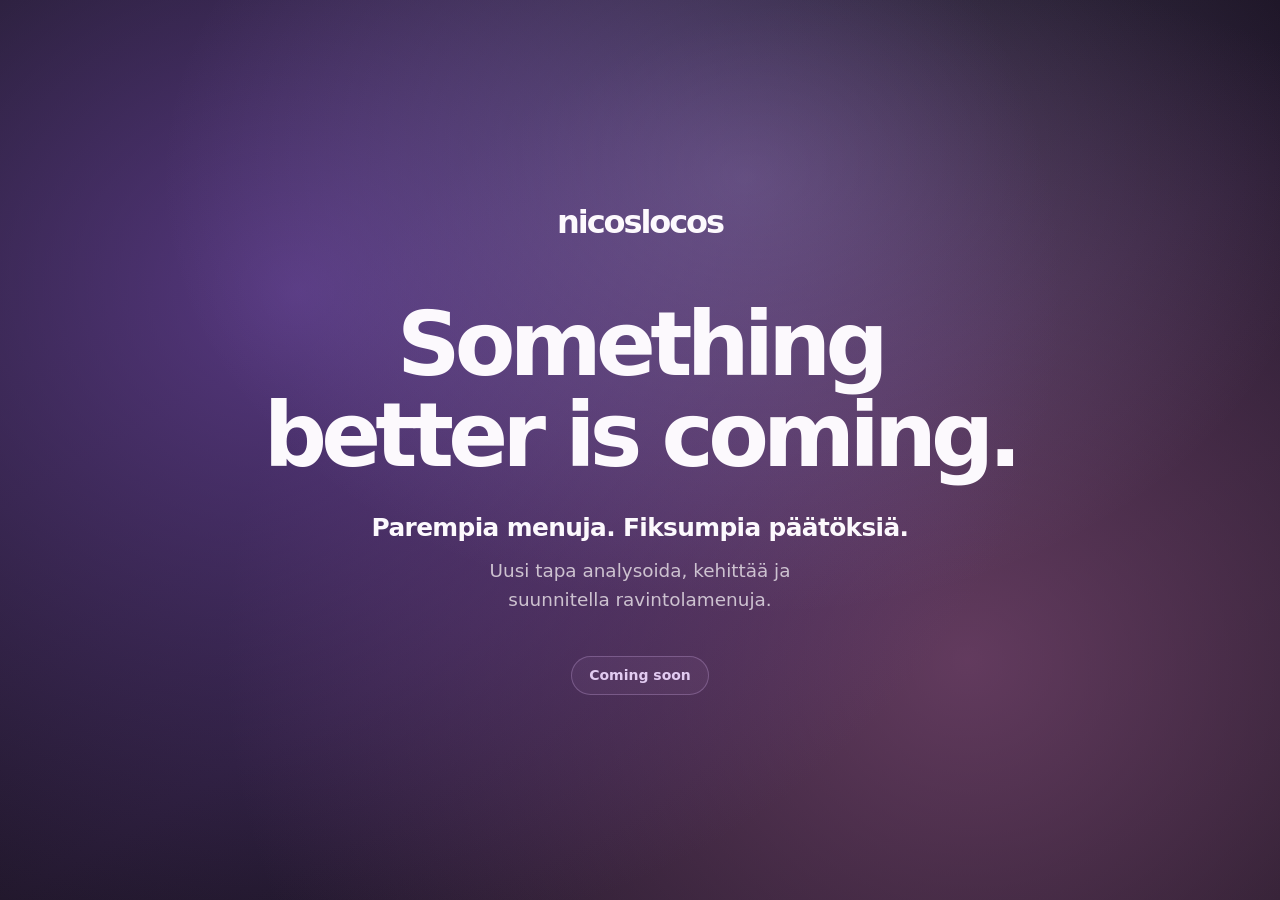
==== commit cb9c1211: "Add files via upload" ====
--- a/index.html
+++ b/index.html
@@ -20,6 +20,12 @@
       color: var(--white);
     }
 
+    @property --flow-phase {
+      syntax: "<angle>";
+      inherits: false;
+      initial-value: 0deg;
+    }
+
     *, *::before, *::after { box-sizing: border-box; }
     body, p, h1 { margin: 0; }
 
@@ -38,14 +44,24 @@
     }
 
     .hero::before {
+      --violet-x: 23%;
+      --violet-y: 32%;
+      --plum-x: 74%;
+      --plum-y: 73%;
+      --lilac-x: 58%;
+      --lilac-y: 20%;
+      --violet-size: 72% 88%;
+      --plum-size: 69% 90%;
+      --lilac-size: 60% 64%;
       content: "";
       position: absolute;
       z-index: -1;
-      inset: -8%;
+      inset: 0;
       background:
-        radial-gradient(ellipse 43% 51% at 55% 51%, #6c417455, transparent 100%),
-        radial-gradient(ellipse 41% 51% at 47% 38%, #6b50924a, transparent 100%),
-        radial-gradient(ellipse 59% 60% at 50% 50%, #35233d9e, transparent 100%);
+        radial-gradient(ellipse var(--lilac-size) at var(--lilac-x) var(--lilac-y), #c8b3ff45, transparent 76%),
+        radial-gradient(ellipse var(--violet-size) at var(--violet-x) var(--violet-y), #7047a9b0, transparent 83%),
+        radial-gradient(ellipse var(--plum-size) at var(--plum-x) var(--plum-y), #864e7ba8, transparent 84%),
+        linear-gradient(150deg, #141318, #22182d 55%, #17121d);
       pointer-events: none;
     }
 
@@ -103,10 +119,9 @@
 
     @media (max-width: 38rem) {
       .hero::before {
-        background:
-          radial-gradient(ellipse 71% 46% at 60% 53%, #6c417452, transparent 100%),
-          radial-gradient(ellipse 66% 43% at 42% 37%, #6b50924b, transparent 100%),
-          radial-gradient(ellipse 82% 57% at 50% 50%, #35233d9e, transparent 100%);
+        --violet-size: 120% 64%;
+        --plum-size: 118% 69%;
+        --lilac-size: 100% 54%;
       }
       h1 {
         max-inline-size: 13ch;
@@ -117,17 +132,30 @@
     }
 
     @media (prefers-reduced-motion: no-preference) {
-      .hero::before { animation: glow 24s ease-in-out infinite alternate; }
       .hero-message { animation: appear 650ms ease-out both; }
-
-      @keyframes glow {
-        from { transform: translate(-1.4%, -1%); opacity: .92; }
-        to { transform: translate(1.4%, 1.15%); opacity: 1; }
-      }
 
       @keyframes appear {
         from { opacity: 0; }
         to { opacity: 1; }
+      }
+    }
+    /* Offset each color's orbit so the mix changes continuously. */
+    @supports (left: calc(50% + 1% * cos(0deg))) {
+      @media (prefers-reduced-motion: no-preference) {
+        .hero::before {
+          --violet-x: calc(50% + 32% * cos(var(--flow-phase) + 147deg));
+          --violet-y: calc(50% + 32% * sin(var(--flow-phase) + 213deg));
+          --plum-x: calc(51% + 30% * cos(var(--flow-phase) - 35deg));
+          --plum-y: calc(53% + 31% * sin(var(--flow-phase) + 139deg));
+          --lilac-x: calc(54% + 34% * cos(var(--flow-phase) + 83deg));
+          --lilac-y: calc(48% + 30% * sin(var(--flow-phase) - 70deg));
+          animation: flow 32s linear infinite;
+        }
+
+        @keyframes flow {
+          from { --flow-phase: 0deg; }
+          to { --flow-phase: 360deg; }
+        }
       }
     }
   </style>
